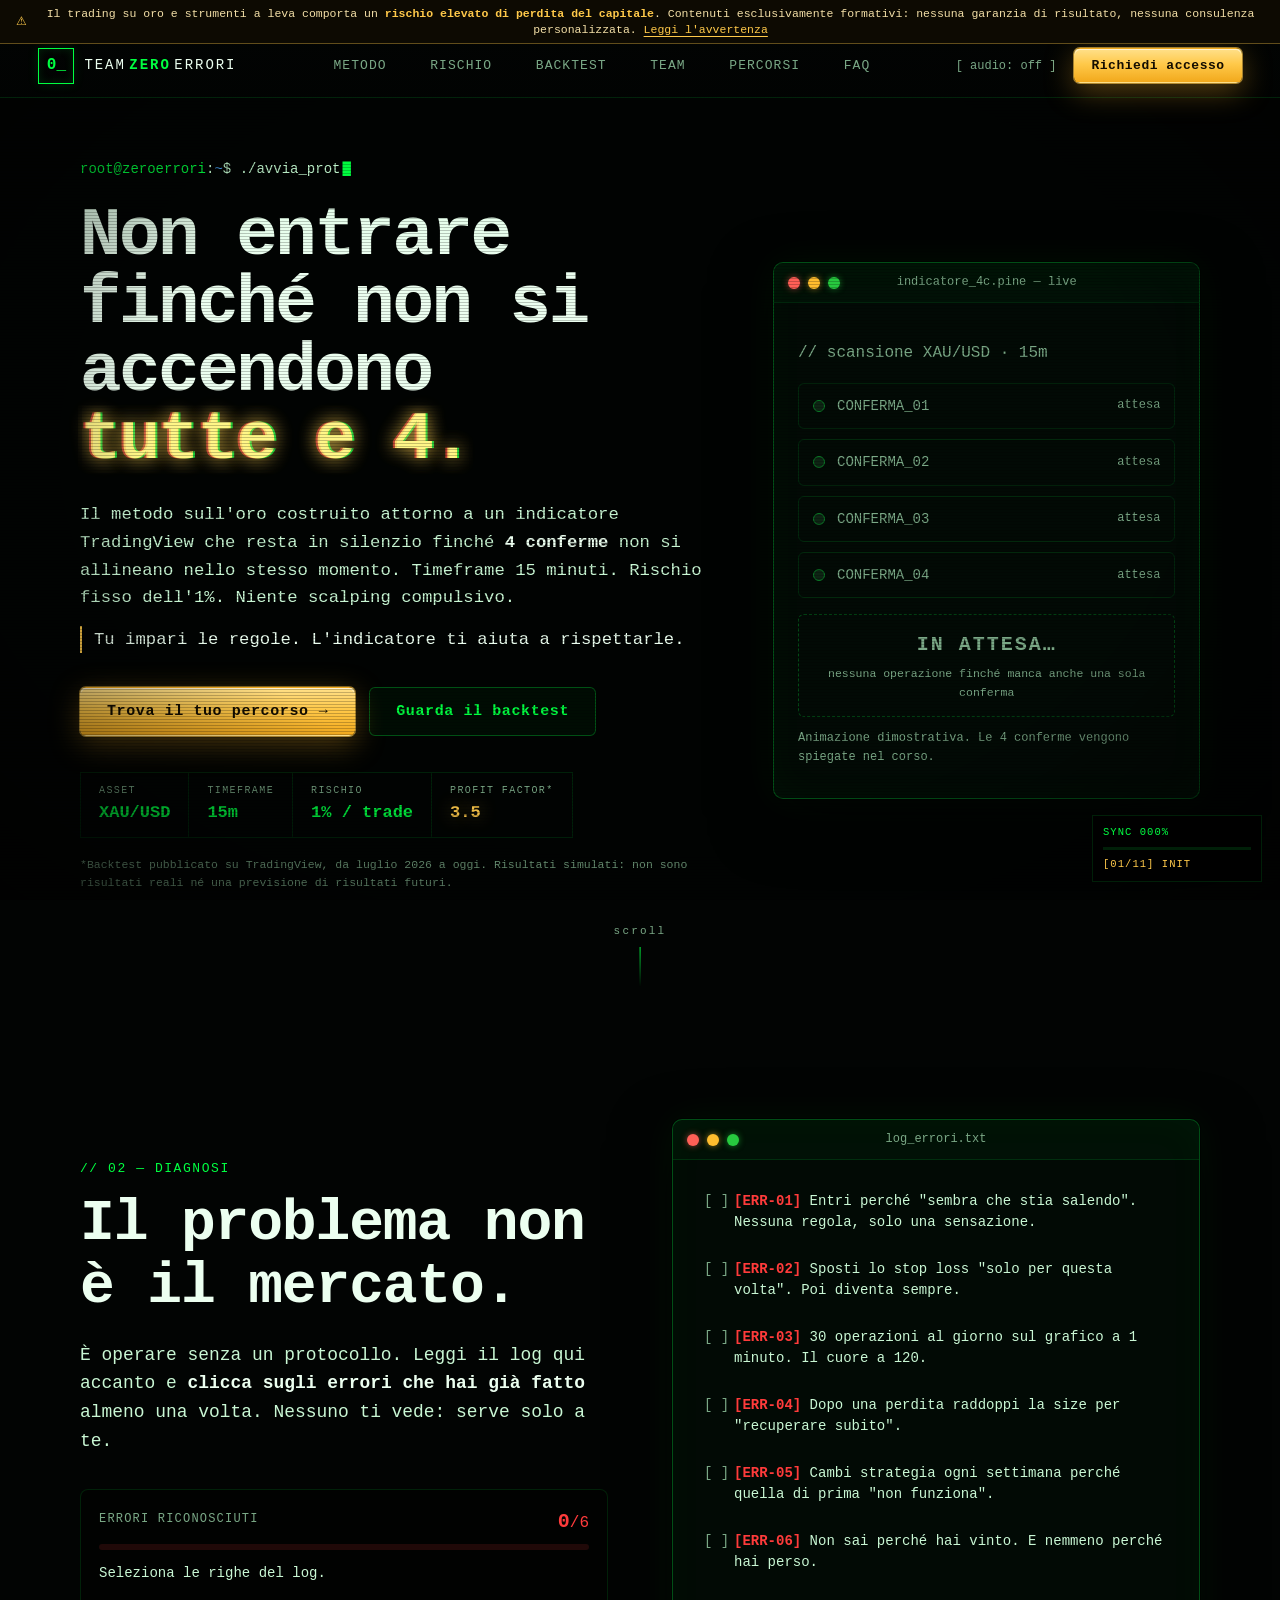
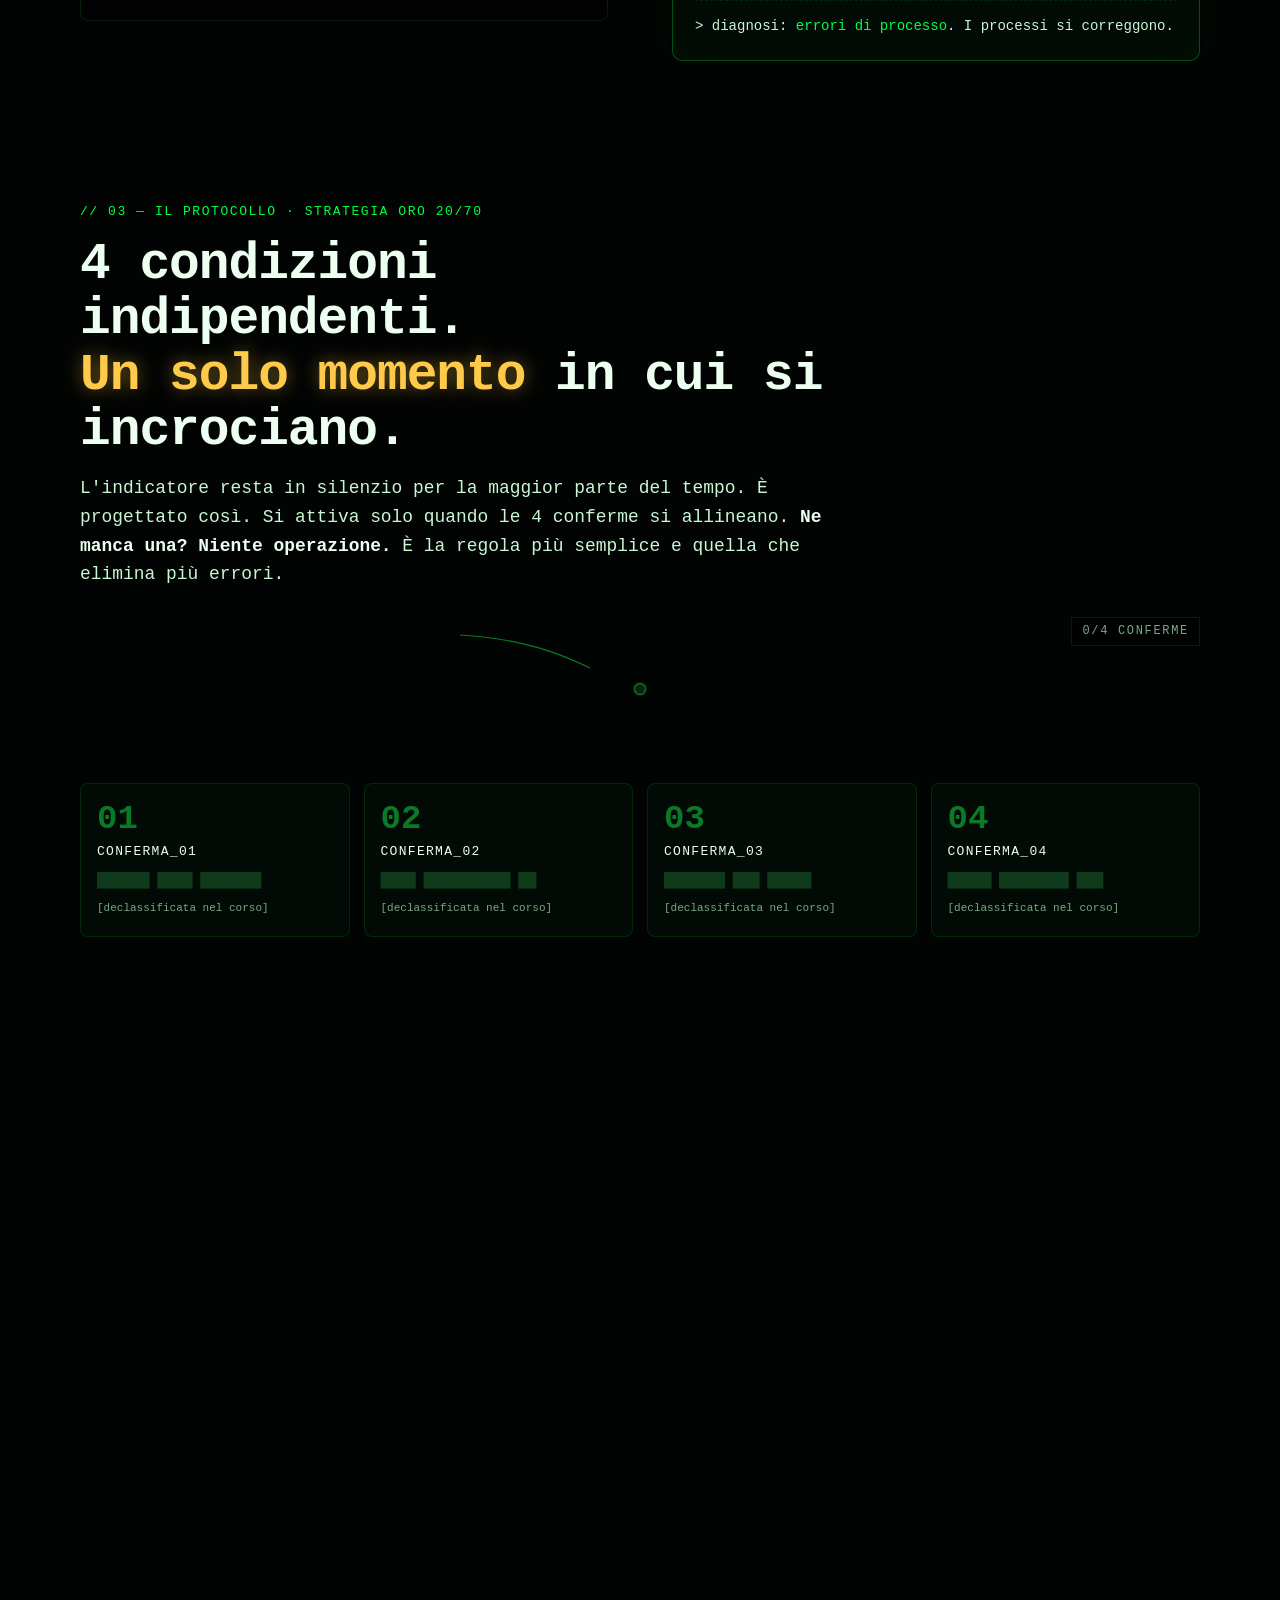
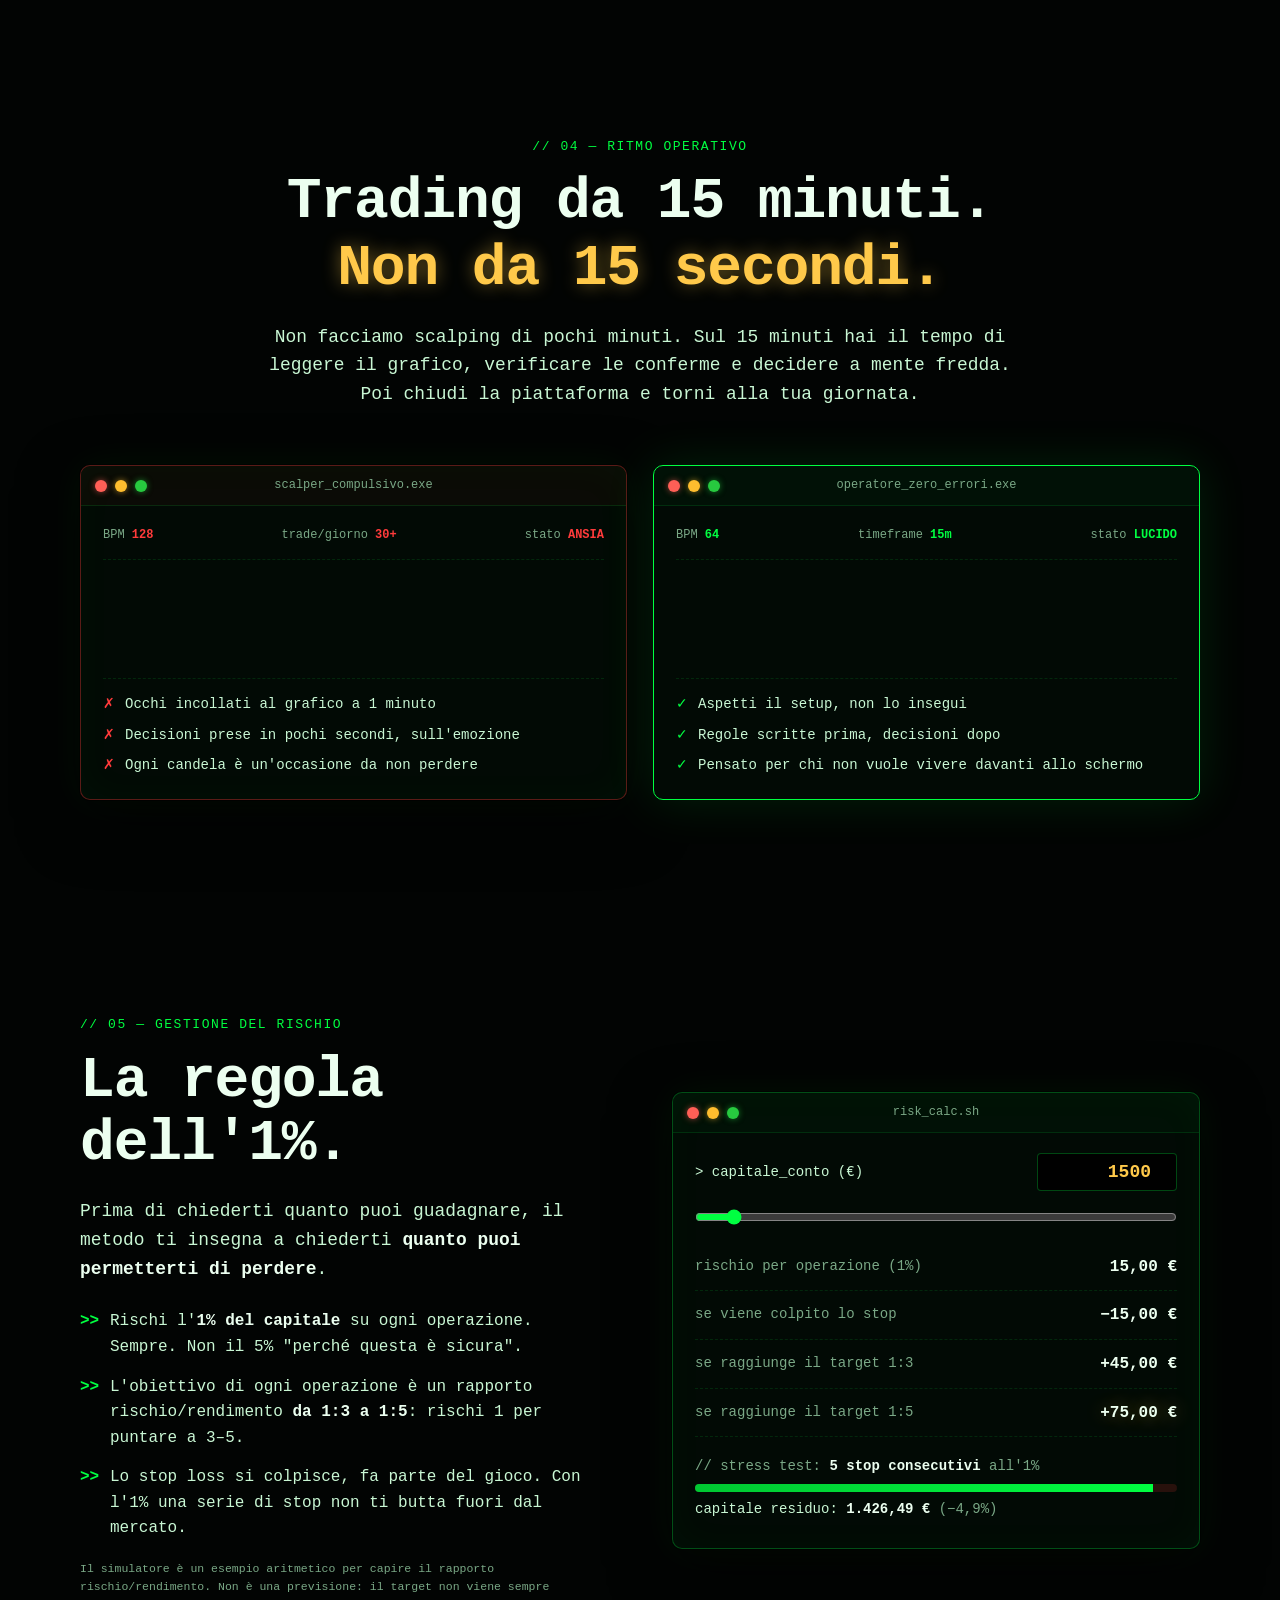
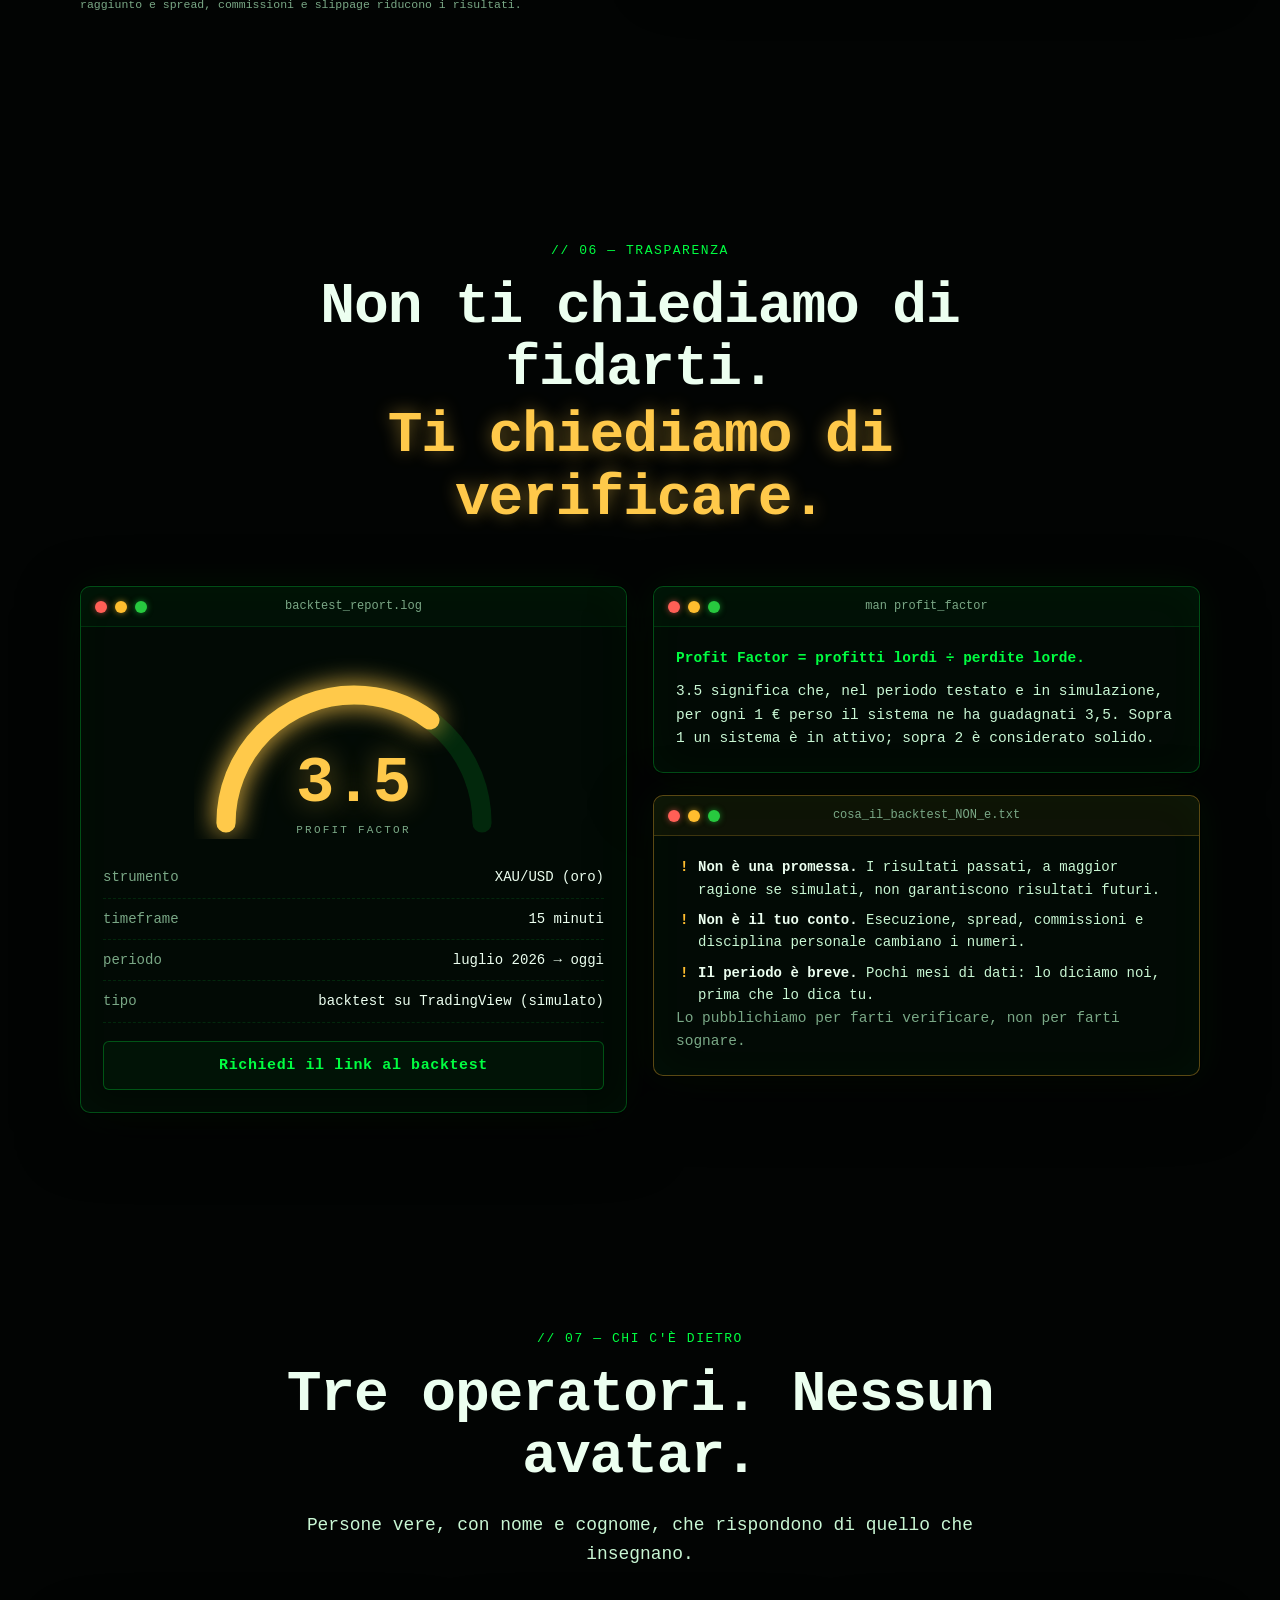
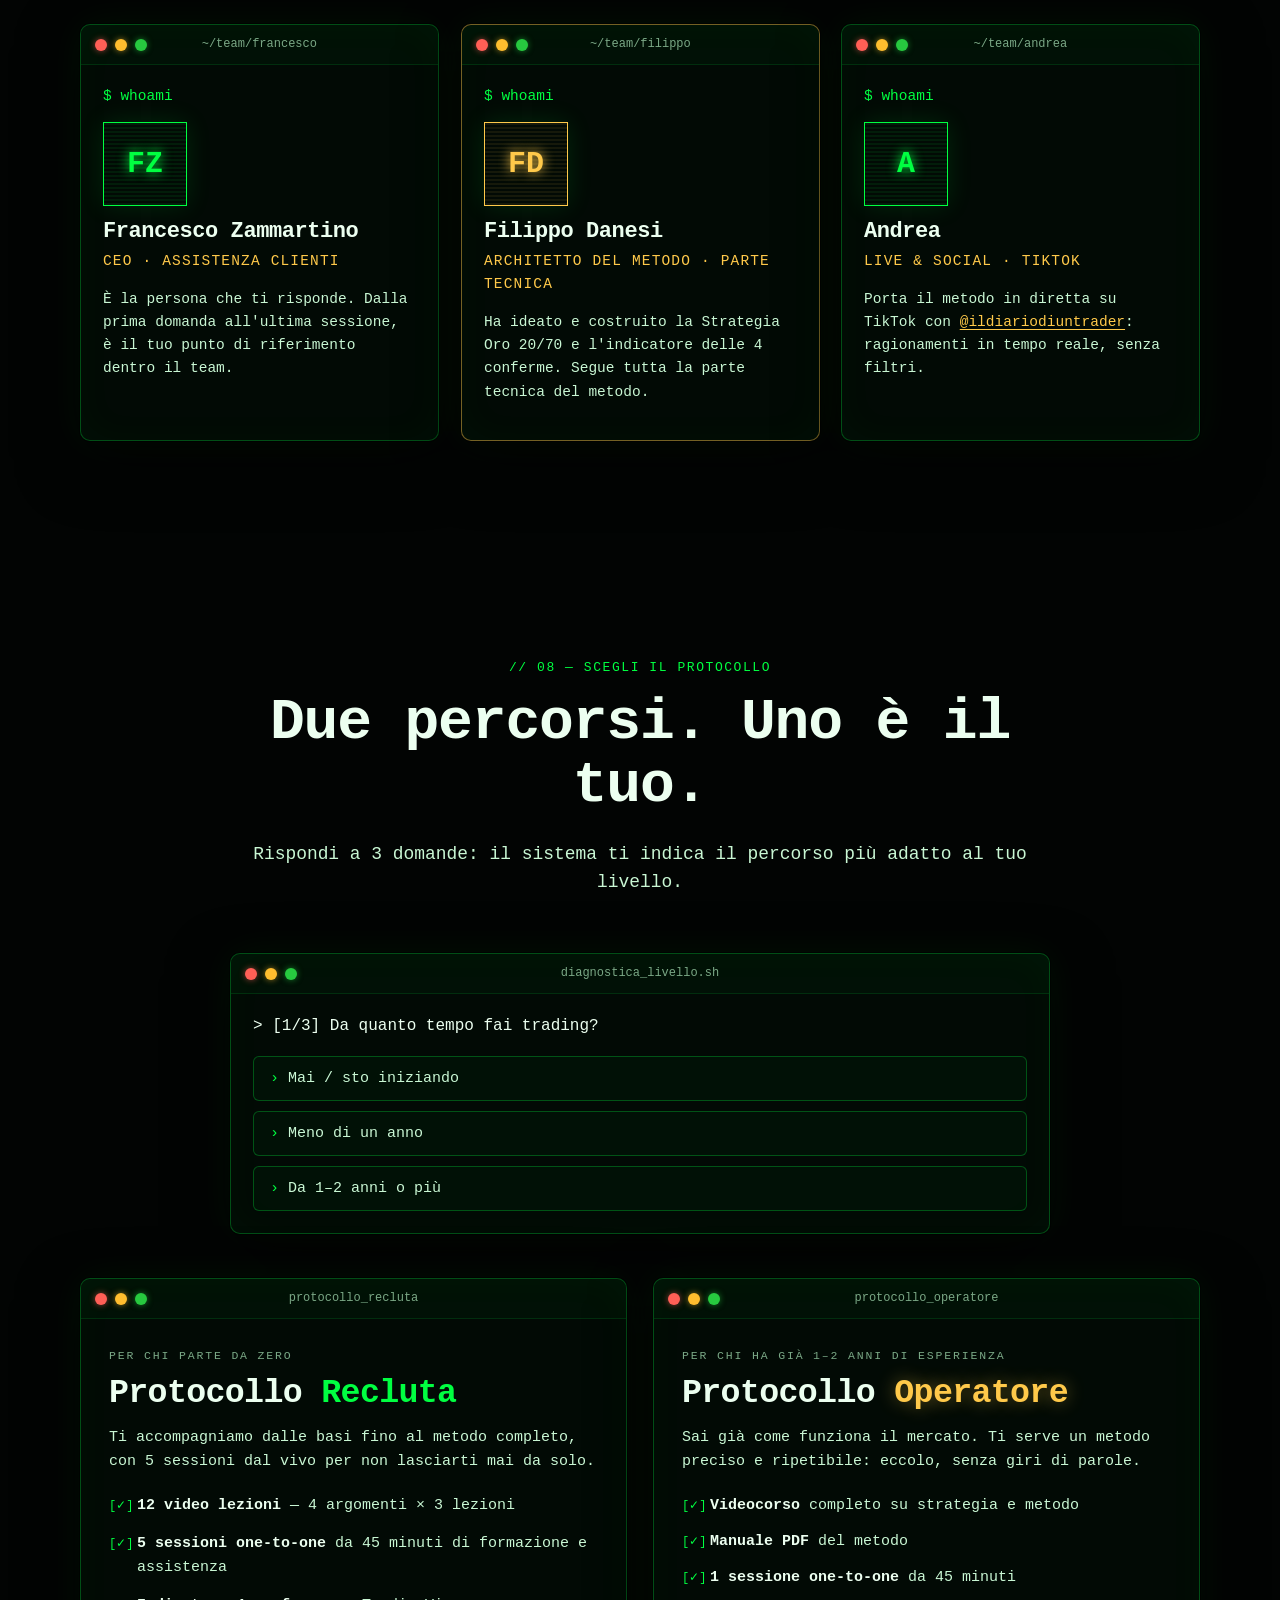
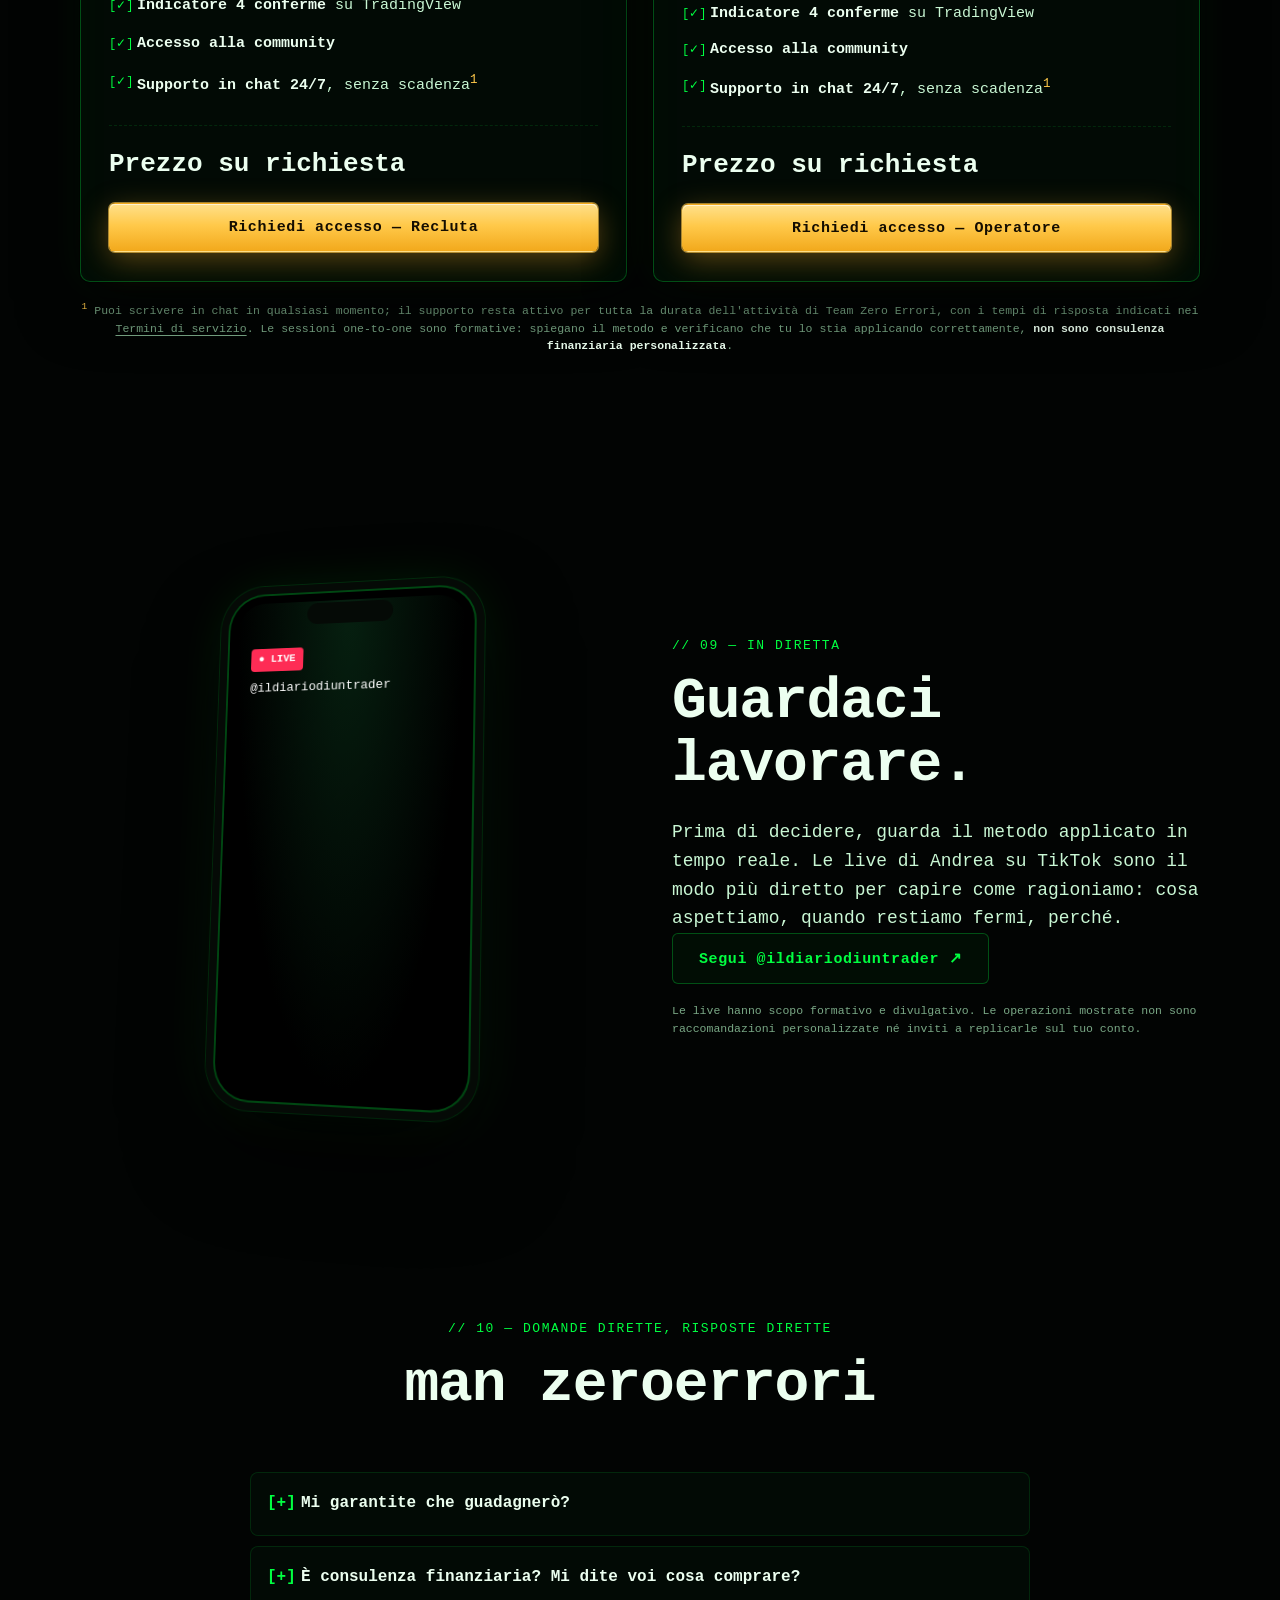
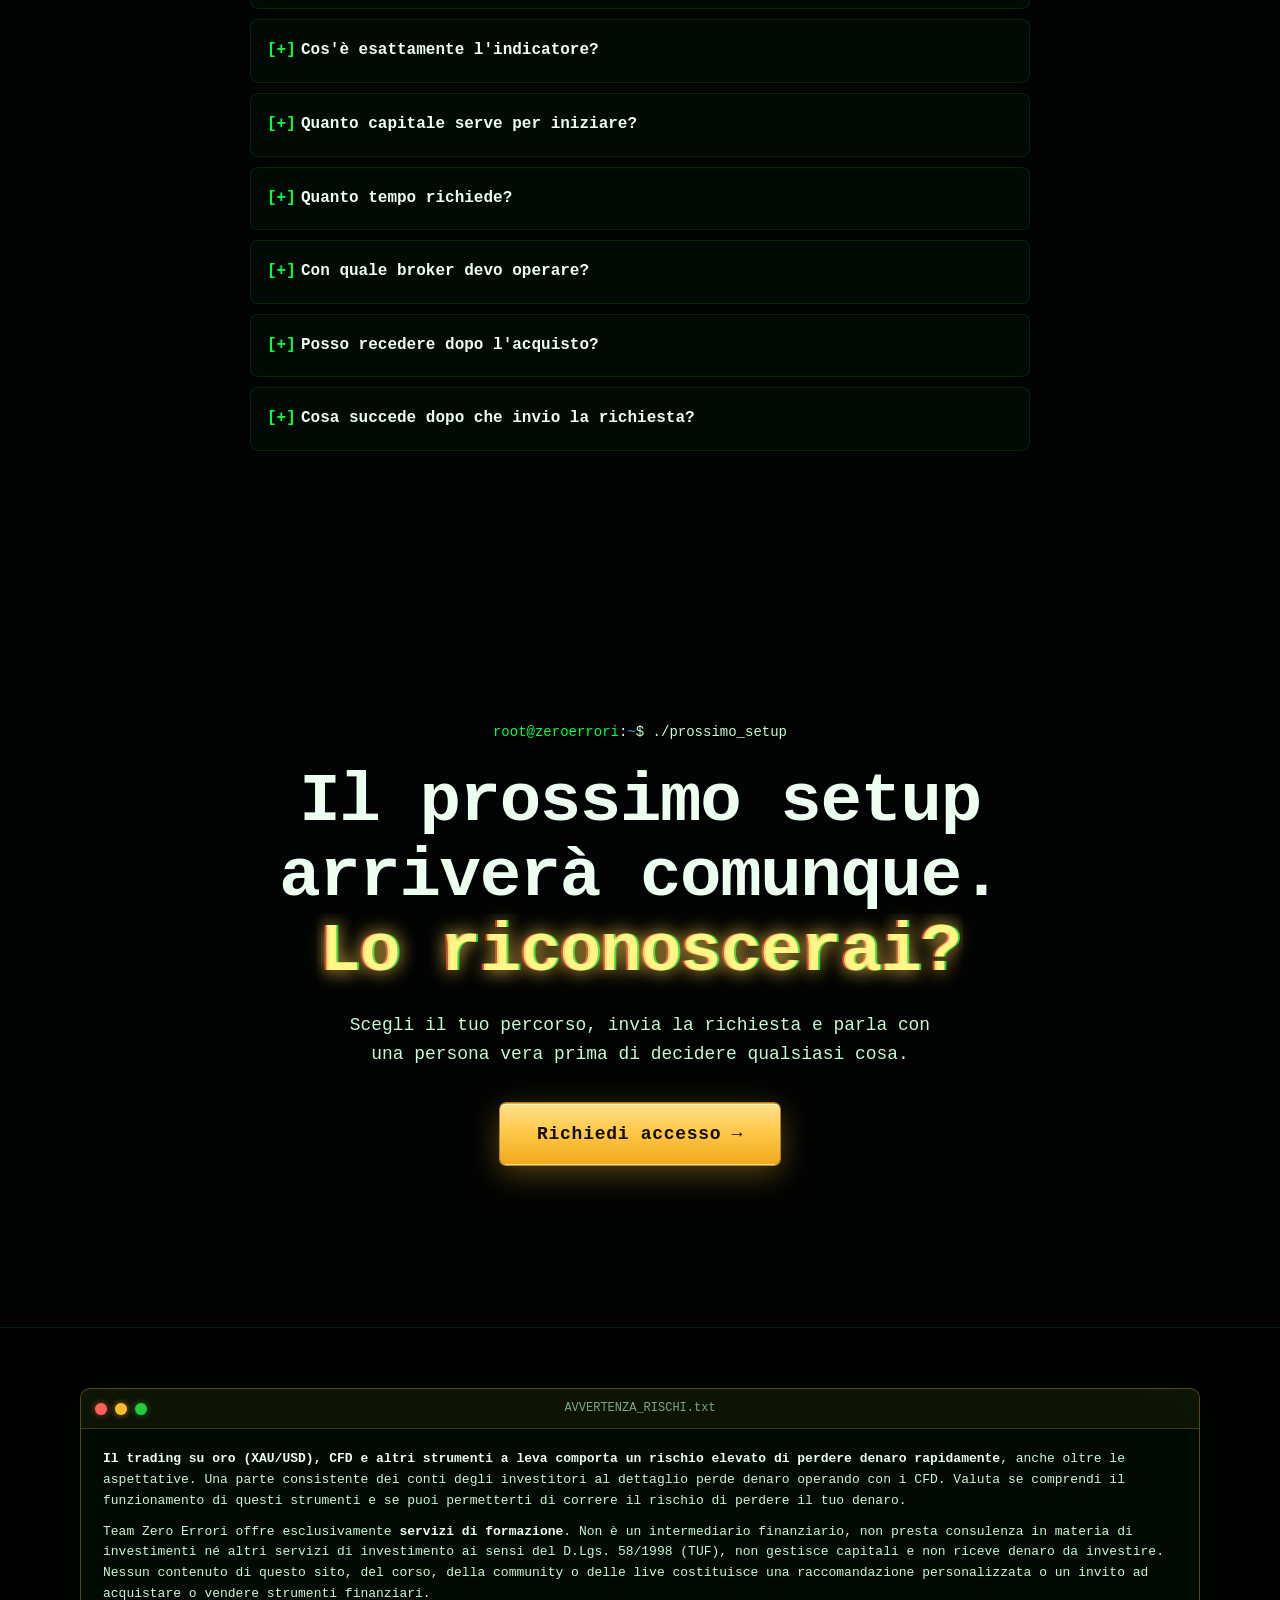
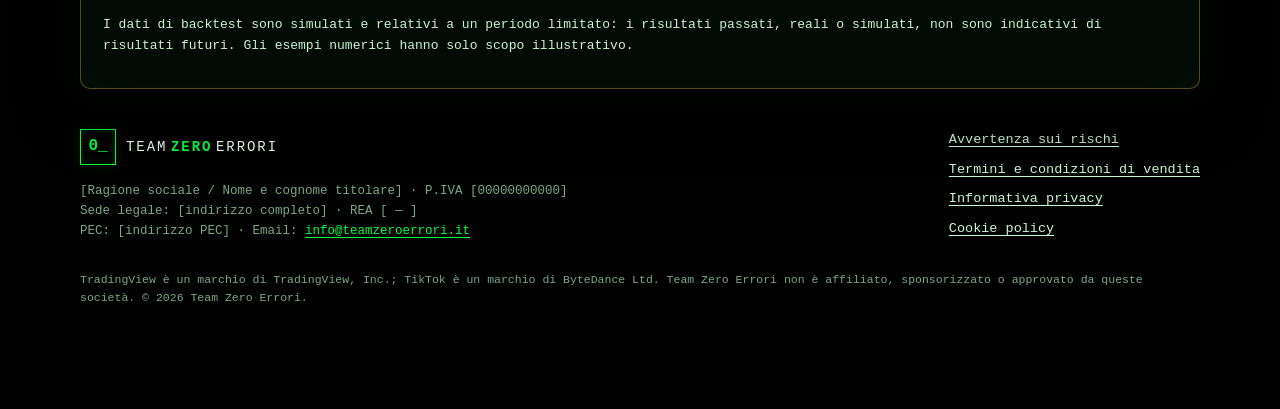
==== index.html @ aad32026 "Sito Team Zero Errori: landing 3D stile terminale, pagine legali e documentazione - Landing page in " ====
<!doctype html>
<html lang="it">
<head>
<meta charset="utf-8">
<meta name="viewport" content="width=device-width, initial-scale=1, viewport-fit=cover">
<title>Team Zero Errori — Il metodo delle 4 conferme sull'oro</title>
<meta name="description" content="Formazione sul trading dell'oro (XAU/USD): un metodo con indicatore TradingView basato su 4 conferme, timeframe 15 minuti e rischio fisso dell'1% per operazione. Contenuti esclusivamente formativi.">
<meta name="theme-color" content="#020403">
<meta property="og:title" content="Team Zero Errori — Il metodo delle 4 conferme">
<meta property="og:description" content="Zero improvvisazione. Un protocollo sull'oro che aspetta 4 conferme prima di farti entrare.">
<meta property="og:type" content="website">
<link rel="icon" href="assets/favicon.svg" type="image/svg+xml">
<link rel="stylesheet" href="assets/css/style.css">
<link rel="modulepreload" href="assets/vendor/three.module.min.js">
</head>
<body class="is-booting">

<a class="skip-link" href="#main">Salta al contenuto</a>

<!-- ============ BOOT SEQUENCE ============ -->
<div id="boot" aria-hidden="true">
  <div class="boot-inner">
    <pre id="boot-log"></pre>
    <div class="boot-bar"><span id="boot-progress"></span></div>
    <p class="boot-skip">[ premi un tasto o tocca per saltare ]</p>
  </div>
</div>

<!-- ============ LAYERS ============ -->
<canvas id="matrix" aria-hidden="true"></canvas>
<canvas id="scene3d" aria-hidden="true"></canvas>
<div class="crt" aria-hidden="true"></div>
<div id="cursor" aria-hidden="true"><span class="cursor-ring"></span><span class="cursor-coords">x:0000 y:0000</span></div>

<!-- ============ RISK BAR (sempre visibile) ============ -->
<div class="riskbar" role="note">
  <span class="riskbar-icon" aria-hidden="true">⚠</span>
  <span class="rb-long">Il trading su oro e strumenti a leva comporta un <strong>rischio elevato di perdita del capitale</strong>. Contenuti esclusivamente formativi: nessuna garanzia di risultato, nessuna consulenza personalizzata. <a href="legal/avvertenza-rischi.html">Leggi l'avvertenza</a></span>
  <span class="rb-short"><strong>Rischio elevato di perdita del capitale.</strong> Solo formazione, nessuna garanzia. <a href="legal/avvertenza-rischi.html">Avvertenza</a></span>
</div>

<!-- ============ NAV ============ -->
<header class="nav" id="nav">
  <a href="#hero" class="logo" aria-label="Team Zero Errori — torna su">
    <span class="logo-mark">0<span class="blink">_</span></span>
    <span class="logo-text">TEAM<b>ZERO</b>ERRORI</span>
  </a>
  <nav aria-label="Navigazione principale">
    <ul class="nav-links">
      <li><a href="#metodo">Metodo</a></li>
      <li><a href="#rischio">Rischio</a></li>
      <li><a href="#backtest">Backtest</a></li>
      <li><a href="#team">Team</a></li>
      <li><a href="#percorsi">Percorsi</a></li>
      <li><a href="#faq">FAQ</a></li>
    </ul>
  </nav>
  <div class="nav-actions">
    <button class="audio-toggle" id="audio-toggle" type="button" aria-pressed="false" title="Effetti sonori">[ audio: off ]</button>
    <a href="#percorsi" class="btn btn-gold btn-sm" data-magnetic>Richiedi accesso</a>
  </div>
</header>

<!-- ============ HUD ============ -->
<div class="hud" aria-hidden="true">
  <div class="hud-sync">SYNC <span id="hud-pct">000</span>%</div>
  <div class="hud-track"><span id="hud-fill"></span></div>
  <div class="hud-section" id="hud-section">[01/10] INIT</div>
</div>

<main id="main">

<!-- ============ 01 HERO ============ -->
<section id="hero" class="section hero" data-hud="INIT">
  <div class="wrap hero-grid">
    <div class="hero-copy">
      <p class="prompt"><span class="g">root@zeroerrori</span>:<span class="b">~</span>$ <span class="typed" data-type="./avvia_protocollo --asset=XAUUSD --tf=15m"></span><span class="caret">█</span></p>

      <h1 class="hero-title">
        <span class="line" data-scramble>Non entrare</span>
        <span class="line" data-scramble>finché non si</span>
        <span class="line">accendono <em class="gold glitch" data-text="tutte e 4.">tutte e 4.</em></span>
      </h1>

      <p class="hero-sub">
        Il metodo sull'oro costruito attorno a un indicatore TradingView che resta in silenzio
        finché <strong>4 conferme</strong> non si allineano nello stesso momento.
        Timeframe 15 minuti. Rischio fisso dell'1%. Niente scalping compulsivo.
        <span class="hl">Tu impari le regole. L'indicatore ti aiuta a rispettarle.</span>
      </p>

      <div class="cta-row">
        <a href="#percorsi" class="btn btn-gold" data-magnetic data-beep>Trova il tuo percorso <span aria-hidden="true">→</span></a>
        <a href="#backtest" class="btn btn-ghost" data-beep>Guarda il backtest</a>
      </div>

      <ul class="hero-stats" aria-label="Parametri del metodo">
        <li><span class="k">ASSET</span><span class="v">XAU/USD</span></li>
        <li><span class="k">TIMEFRAME</span><span class="v">15m</span></li>
        <li><span class="k">RISCHIO</span><span class="v">1% / trade</span></li>
        <li><span class="k">PROFIT FACTOR*</span><span class="v gold">3.5</span></li>
      </ul>
      <p class="fine">*Backtest pubblicato su TradingView, da luglio 2026 a oggi. Risultati simulati: non sono risultati reali né una previsione di risultati futuri.</p>
    </div>

    <div class="hero-side">
      <div class="term term-confirm" data-tilt>
        <div class="term-bar"><i></i><i></i><i></i><span>indicatore_4c.pine — live</span></div>
        <div class="term-body">
          <p class="dim">// scansione XAU/USD · 15m</p>
          <ol class="confirms" id="hero-confirms">
            <li><span class="led"></span>CONFERMA_01 <b>attesa</b></li>
            <li><span class="led"></span>CONFERMA_02 <b>attesa</b></li>
            <li><span class="led"></span>CONFERMA_03 <b>attesa</b></li>
            <li><span class="led"></span>CONFERMA_04 <b>attesa</b></li>
          </ol>
          <div class="signal" id="hero-signal">
            <span class="signal-state">IN ATTESA…</span>
            <span class="signal-note">nessuna operazione finché manca anche una sola conferma</span>
          </div>
          <p class="dim small">Animazione dimostrativa. Le 4 conferme vengono spiegate nel corso.</p>
        </div>
      </div>
    </div>
  </div>
  <a href="#errori" class="scroll-cue" aria-label="Scorri alla sezione successiva"><span>scroll</span><i></i></a>
</section>

<!-- ============ 02 ERRORI ============ -->
<section id="errori" class="section" data-hud="DIAGNOSI">
  <div class="wrap two-col">
    <div class="col-copy" data-reveal>
      <p class="kicker">// 02 — diagnosi</p>
      <h2 data-scramble>Il problema non è il mercato.</h2>
      <p class="lead">È operare senza un protocollo. Leggi il log qui accanto e <strong>clicca sugli errori che hai già fatto</strong> almeno una volta. Nessuno ti vede: serve solo a te.</p>
      <div class="err-meter" aria-live="polite">
        <span class="err-meter-label">Errori riconosciuti</span>
        <span class="err-meter-val"><b id="err-count">0</b>/6</span>
        <div class="err-meter-bar"><span id="err-bar"></span></div>
        <p class="err-meter-msg" id="err-msg">Seleziona le righe del log.</p>
      </div>
    </div>
    <div class="term term-log" data-reveal data-tilt>
      <div class="term-bar"><i></i><i></i><i></i><span>log_errori.txt</span></div>
      <div class="term-body">
        <ul class="errlog" id="errlog">
          <li><button type="button" aria-pressed="false"><span class="tag">[ERR-01]</span> Entri perché "sembra che stia salendo". Nessuna regola, solo una sensazione.</button></li>
          <li><button type="button" aria-pressed="false"><span class="tag">[ERR-02]</span> Sposti lo stop loss "solo per questa volta". Poi diventa sempre.</button></li>
          <li><button type="button" aria-pressed="false"><span class="tag">[ERR-03]</span> 30 operazioni al giorno sul grafico a 1 minuto. Il cuore a 120.</button></li>
          <li><button type="button" aria-pressed="false"><span class="tag">[ERR-04]</span> Dopo una perdita raddoppi la size per "recuperare subito".</button></li>
          <li><button type="button" aria-pressed="false"><span class="tag">[ERR-05]</span> Cambi strategia ogni settimana perché quella di prima "non funziona".</button></li>
          <li><button type="button" aria-pressed="false"><span class="tag">[ERR-06]</span> Non sai perché hai vinto. E nemmeno perché hai perso.</button></li>
        </ul>
        <p class="diag">&gt; diagnosi: <span class="g">errori di processo</span>. I processi si correggono.</p>
      </div>
    </div>
  </div>
</section>

<!-- ============ 03 METODO (sticky scroll) ============ -->
<section id="metodo" class="section metodo" data-hud="PROTOCOLLO">
  <div class="metodo-sticky">
    <div class="wrap">
      <div class="metodo-head">
        <p class="kicker">// 03 — il protocollo · strategia oro 20/70</p>
        <h2>4 condizioni indipendenti.<br><span class="gold">Un solo momento</span> in cui si incrociano.</h2>
        <p class="lead">L'indicatore resta in silenzio per la maggior parte del tempo. È progettato così. Si attiva solo quando le 4 conferme si allineano. <strong>Ne manca una? Niente operazione.</strong> È la regola più semplice e quella che elimina più errori.</p>
      </div>

      <div class="cross-wrap">
        <svg class="cross" viewBox="0 0 600 240" aria-hidden="true">
          <defs>
            <filter id="glow"><feGaussianBlur stdDeviation="3" result="b"/><feMerge><feMergeNode in="b"/><feMergeNode in="SourceGraphic"/></feMerge></filter>
          </defs>
          <path class="cl cl1" d="M0,30 C180,40 240,110 300,120 S470,200 600,210"/>
          <path class="cl cl2" d="M0,210 C160,190 250,130 300,120 S440,40 600,30"/>
          <path class="cl cl3" d="M0,120 C120,60 220,170 300,120 S480,80 600,140"/>
          <path class="cl cl4" d="M0,80 C150,160 240,100 300,120 S500,170 600,90"/>
          <circle class="cross-pt" cx="300" cy="120" r="9" filter="url(#glow)"/>
        </svg>
        <div class="cross-label" id="cross-label">0/4 CONFERME</div>
      </div>

      <ol class="conf-grid" id="conf-grid">
        <li class="conf">
          <span class="conf-n">01</span>
          <span class="conf-t">CONFERMA_01</span>
          <span class="redact">██████ ████ ███████</span>
          <span class="conf-s">[declassificata nel corso]</span>
        </li>
        <li class="conf">
          <span class="conf-n">02</span>
          <span class="conf-t">CONFERMA_02</span>
          <span class="redact">████ ██████████ ██</span>
          <span class="conf-s">[declassificata nel corso]</span>
        </li>
        <li class="conf">
          <span class="conf-n">03</span>
          <span class="conf-t">CONFERMA_03</span>
          <span class="redact">███████ ███ █████</span>
          <span class="conf-s">[declassificata nel corso]</span>
        </li>
        <li class="conf">
          <span class="conf-n">04</span>
          <span class="conf-t">CONFERMA_04</span>
          <span class="redact">█████ ████████ ███</span>
          <span class="conf-s">[declassificata nel corso]</span>
        </li>
      </ol>
    </div>
  </div>
</section>

<!-- ============ 04 CALMA ============ -->
<section id="calma" class="section" data-hud="RITMO">
  <div class="wrap">
    <div class="center-head" data-reveal>
      <p class="kicker">// 04 — ritmo operativo</p>
      <h2 data-scramble>Trading da 15 minuti.</h2>
      <h2 class="gold">Non da 15 secondi.</h2>
      <p class="lead">Non facciamo scalping di pochi minuti. Sul 15 minuti hai il tempo di leggere il grafico, verificare le conferme e decidere a mente fredda. Poi chiudi la piattaforma e torni alla tua giornata.</p>
    </div>
    <div class="ecg-grid">
      <div class="term ecg ecg-bad" data-reveal>
        <div class="term-bar"><i></i><i></i><i></i><span>scalper_compulsivo.exe</span></div>
        <div class="term-body">
          <div class="ecg-top"><span>BPM <b class="red">128</b></span><span>trade/giorno <b class="red">30+</b></span><span>stato <b class="red">ANSIA</b></span></div>
          <canvas class="ecg-canvas" data-ecg="bad" height="120"></canvas>
          <ul class="mini-list red-list">
            <li>Occhi incollati al grafico a 1 minuto</li>
            <li>Decisioni prese in pochi secondi, sull'emozione</li>
            <li>Ogni candela è un'occasione da non perdere</li>
          </ul>
        </div>
      </div>
      <div class="term ecg ecg-good" data-reveal>
        <div class="term-bar"><i></i><i></i><i></i><span>operatore_zero_errori.exe</span></div>
        <div class="term-body">
          <div class="ecg-top"><span>BPM <b class="g">64</b></span><span>timeframe <b class="g">15m</b></span><span>stato <b class="g">LUCIDO</b></span></div>
          <canvas class="ecg-canvas" data-ecg="good" height="120"></canvas>
          <ul class="mini-list">
            <li>Aspetti il setup, non lo insegui</li>
            <li>Regole scritte prima, decisioni dopo</li>
            <li>Pensato per chi non vuole vivere davanti allo schermo</li>
          </ul>
        </div>
      </div>
    </div>
  </div>
</section>

<!-- ============ 05 RISCHIO ============ -->
<section id="rischio" class="section" data-hud="RISCHIO">
  <div class="wrap two-col">
    <div class="col-copy" data-reveal>
      <p class="kicker">// 05 — gestione del rischio</p>
      <h2 data-scramble>La regola dell'1%.</h2>
      <p class="lead">Prima di chiederti quanto puoi guadagnare, il metodo ti insegna a chiederti <strong>quanto puoi permetterti di perdere</strong>.</p>
      <ul class="check-list">
        <li>Rischi l'<b>1% del capitale</b> su ogni operazione. Sempre. Non il 5% "perché questa è sicura".</li>
        <li>L'obiettivo di ogni operazione è un rapporto rischio/rendimento <b>da 1:3 a 1:5</b>: rischi 1 per puntare a 3–5.</li>
        <li>Lo stop loss si colpisce, fa parte del gioco. Con l'1% una serie di stop non ti butta fuori dal mercato.</li>
      </ul>
      <p class="fine">Il simulatore è un esempio aritmetico per capire il rapporto rischio/rendimento. Non è una previsione: il target non viene sempre raggiunto e spread, commissioni e slippage riducono i risultati.</p>
    </div>

    <div class="term term-calc" data-reveal data-tilt>
      <div class="term-bar"><i></i><i></i><i></i><span>risk_calc.sh</span></div>
      <div class="term-body">
        <label class="calc-row" for="cap-input">
          <span>&gt; capitale_conto (€)</span>
          <input id="cap-input" type="number" inputmode="decimal" min="100" step="100" value="1500">
        </label>
        <input id="cap-range" type="range" min="200" max="20000" step="100" value="1500" aria-label="Capitale del conto">
        <div class="calc-out">
          <div><span class="k">rischio per operazione (1%)</span><span class="v" id="o-risk">15,00 €</span></div>
          <div><span class="k">se viene colpito lo stop</span><span class="v red" id="o-loss">−15,00 €</span></div>
          <div><span class="k">se raggiunge il target 1:3</span><span class="v g" id="o-t3">+45,00 €</span></div>
          <div><span class="k">se raggiunge il target 1:5</span><span class="v gold" id="o-t5">+75,00 €</span></div>
        </div>
        <div class="calc-stress">
          <p class="dim">// stress test: <b>5 stop consecutivi</b> all'1%</p>
          <div class="stress-bar"><span id="o-stress-bar"></span></div>
          <p>capitale residuo: <b id="o-stress">1.426,49 €</b> <span class="dim">(−4,9%)</span></p>
        </div>
      </div>
    </div>
  </div>
</section>

<!-- ============ 06 BACKTEST ============ -->
<section id="backtest" class="section" data-hud="BACKTEST">
  <div class="wrap">
    <div class="center-head" data-reveal>
      <p class="kicker">// 06 — trasparenza</p>
      <h2 data-scramble>Non ti chiediamo di fidarti.</h2>
      <h2 class="gold">Ti chiediamo di verificare.</h2>
    </div>
    <div class="bt-grid">
      <div class="term term-bt" data-reveal data-tilt>
        <div class="term-bar"><i></i><i></i><i></i><span>backtest_report.log</span></div>
        <div class="term-body">
          <div class="gauge" aria-label="Profit Factor 3.5 nel backtest">
            <svg viewBox="0 0 200 120" aria-hidden="true">
              <path class="gauge-bg" d="M20,110 A80,80 0 0 1 180,110"/>
              <path class="gauge-fg" id="gauge-fg" d="M20,110 A80,80 0 0 1 180,110"/>
            </svg>
            <div class="gauge-val"><span data-count="3.5" data-decimals="1">0.0</span><small>PROFIT FACTOR</small></div>
          </div>
          <dl class="bt-specs">
            <div><dt>strumento</dt><dd>XAU/USD (oro)</dd></div>
            <div><dt>timeframe</dt><dd>15 minuti</dd></div>
            <div><dt>periodo</dt><dd>luglio 2026 → oggi</dd></div>
            <div><dt>tipo</dt><dd>backtest su TradingView (simulato)</dd></div>
          </dl>
          <a class="btn btn-ghost btn-block" id="tv-link" href="#" target="_blank" rel="noopener" data-beep>Apri il backtest su TradingView ↗</a>
        </div>
      </div>
      <div class="bt-explain" data-reveal>
        <div class="term term-small">
          <div class="term-bar"><i></i><i></i><i></i><span>man profit_factor</span></div>
          <div class="term-body">
            <p><b class="g">Profit Factor = profitti lordi ÷ perdite lorde.</b></p>
            <p>3.5 significa che, nel periodo testato e in simulazione, per ogni 1 € perso il sistema ne ha guadagnati 3,5. Sopra 1 un sistema è in attivo; sopra 2 è considerato solido.</p>
          </div>
        </div>
        <div class="term term-small term-warn">
          <div class="term-bar"><i></i><i></i><i></i><span>cosa_il_backtest_NON_e.txt</span></div>
          <div class="term-body">
            <ul class="mini-list warn-list">
              <li><b>Non è una promessa.</b> I risultati passati, a maggior ragione se simulati, non garantiscono risultati futuri.</li>
              <li><b>Non è il tuo conto.</b> Esecuzione, spread, commissioni e disciplina personale cambiano i numeri.</li>
              <li><b>Il periodo è breve.</b> Pochi mesi di dati: lo diciamo noi, prima che lo dica tu.</li>
            </ul>
            <p class="dim">Lo pubblichiamo per farti verificare, non per farti sognare.</p>
          </div>
        </div>
      </div>
    </div>
  </div>
</section>

<!-- ============ 07 TEAM ============ -->
<section id="team" class="section" data-hud="OPERATORI">
  <div class="wrap">
    <div class="center-head" data-reveal>
      <p class="kicker">// 07 — chi c'è dietro</p>
      <h2 data-scramble>Tre operatori. Nessun avatar.</h2>
      <p class="lead">Persone vere, con nome e cognome, che rispondono di quello che insegnano.</p>
    </div>
    <div class="team-grid">
      <article class="term team-card" data-reveal data-tilt>
        <div class="term-bar"><i></i><i></i><i></i><span>~/team/francesco</span></div>
        <div class="term-body">
          <p class="prompt-sm">$ whoami</p>
          <div class="avatar" aria-hidden="true">FZ</div>
          <h3>Francesco Zammartino</h3>
          <p class="role">CEO · Assistenza clienti</p>
          <p>È la persona che ti risponde. Dalla prima domanda all'ultima sessione, è il tuo punto di riferimento dentro il team.</p>
        </div>
      </article>
      <article class="term team-card team-card-main" data-reveal data-tilt>
        <div class="term-bar"><i></i><i></i><i></i><span>~/team/filippo</span></div>
        <div class="term-body">
          <p class="prompt-sm">$ whoami</p>
          <div class="avatar gold-av" aria-hidden="true">FD</div>
          <h3>Filippo Danesi</h3>
          <p class="role">Architetto del metodo · Parte tecnica</p>
          <p>Ha ideato e costruito la Strategia Oro 20/70 e l'indicatore delle 4 conferme. Segue tutta la parte tecnica del metodo.</p>
        </div>
      </article>
      <article class="term team-card" data-reveal data-tilt>
        <div class="term-bar"><i></i><i></i><i></i><span>~/team/andrea</span></div>
        <div class="term-body">
          <p class="prompt-sm">$ whoami</p>
          <div class="avatar" aria-hidden="true">A</div>
          <h3>Andrea</h3>
          <p class="role">Live &amp; social · TikTok</p>
          <p>Porta il metodo in diretta su TikTok con <a href="https://www.tiktok.com/@ildiariodiuntrader" target="_blank" rel="noopener" class="tt-link">@ildiariodiuntrader</a>: ragionamenti in tempo reale, senza filtri.</p>
        </div>
      </article>
    </div>
  </div>
</section>

<!-- ============ 08 PERCORSI ============ -->
<section id="percorsi" class="section" data-hud="PERCORSI">
  <div class="wrap">
    <div class="center-head" data-reveal>
      <p class="kicker">// 08 — scegli il protocollo</p>
      <h2 data-scramble>Due percorsi. Uno è il tuo.</h2>
      <p class="lead">Rispondi a 3 domande: il sistema ti indica il percorso più adatto al tuo livello.</p>
    </div>

    <div class="term quiz" id="quiz" data-reveal>
      <div class="term-bar"><i></i><i></i><i></i><span>diagnostica_livello.sh</span></div>
      <div class="term-body">
        <div class="quiz-step is-active" data-step="0">
          <p class="q">&gt; [1/3] Da quanto tempo fai trading?</p>
          <div class="q-opts">
            <button type="button" data-v="0">Mai / sto iniziando</button>
            <button type="button" data-v="1">Meno di un anno</button>
            <button type="button" data-v="2">Da 1–2 anni o più</button>
          </div>
        </div>
        <div class="quiz-step" data-step="1">
          <p class="q">&gt; [2/3] Sai impostare da solo stop loss, take profit e size di una posizione?</p>
          <div class="q-opts">
            <button type="button" data-v="0">No</button>
            <button type="button" data-v="1">Più o meno</button>
            <button type="button" data-v="2">Sì, senza problemi</button>
          </div>
        </div>
        <div class="quiz-step" data-step="2">
          <p class="q">&gt; [3/3] Cosa ti serve di più adesso?</p>
          <div class="q-opts">
            <button type="button" data-v="0">Basi solide, passo dopo passo, con qualcuno che mi segue</button>
            <button type="button" data-v="2">Un metodo preciso da applicare a quello che già so</button>
          </div>
        </div>
        <div class="quiz-step" data-step="3">
          <p class="q">&gt; analisi completata.</p>
          <p class="quiz-result" id="quiz-result"></p>
          <button type="button" class="link-btn" id="quiz-reset">↺ ripeti la diagnostica</button>
        </div>
      </div>
    </div>

    <div class="plans">
      <article class="term plan" id="plan-recluta" data-reveal data-tilt>
        <div class="term-bar"><i></i><i></i><i></i><span>protocollo_recluta</span></div>
        <div class="term-body">
          <p class="plan-for">PER CHI PARTE DA ZERO</p>
          <h3>Protocollo <span class="g">Recluta</span></h3>
          <p class="plan-pitch">Ti accompagniamo dalle basi fino al metodo completo, con 5 sessioni dal vivo per non lasciarti mai da solo.</p>
          <ul class="plan-list">
            <li><b>12 video lezioni</b> — 4 argomenti × 3 lezioni</li>
            <li><b>5 sessioni one-to-one</b> da 45 minuti di formazione e assistenza</li>
            <li><b>Indicatore 4 conferme</b> su TradingView</li>
            <li><b>Accesso alla community</b></li>
            <li><b>Supporto in chat 24/7</b>, senza scadenza<sup>1</sup></li>
          </ul>
          <div class="plan-price"><span class="price" data-price="recluta">Prezzo su richiesta</span></div>
          <button type="button" class="btn btn-gold btn-block" data-open-form="recluta" data-magnetic data-beep>Richiedi accesso — Recluta</button>
        </div>
      </article>

      <article class="term plan" id="plan-operatore" data-reveal data-tilt>
        <div class="term-bar"><i></i><i></i><i></i><span>protocollo_operatore</span></div>
        <div class="term-body">
          <p class="plan-for">PER CHI HA GIÀ 1–2 ANNI DI ESPERIENZA</p>
          <h3>Protocollo <span class="gold">Operatore</span></h3>
          <p class="plan-pitch">Sai già come funziona il mercato. Ti serve un metodo preciso e ripetibile: eccolo, senza giri di parole.</p>
          <ul class="plan-list">
            <li><b>Videocorso</b> completo su strategia e metodo</li>
            <li><b>Manuale PDF</b> del metodo</li>
            <li><b>1 sessione one-to-one</b> da 45 minuti</li>
            <li><b>Indicatore 4 conferme</b> su TradingView</li>
            <li><b>Accesso alla community</b></li>
            <li><b>Supporto in chat 24/7</b>, senza scadenza<sup>1</sup></li>
          </ul>
          <div class="plan-price"><span class="price" data-price="operatore">Prezzo su richiesta</span></div>
          <button type="button" class="btn btn-gold btn-block" data-open-form="operatore" data-magnetic data-beep>Richiedi accesso — Operatore</button>
        </div>
      </article>
    </div>
    <p class="fine center">
      <sup>1</sup> Puoi scrivere in chat in qualsiasi momento; il supporto resta attivo per tutta la durata dell'attività di Team Zero Errori, con i tempi di risposta indicati nei <a href="legal/termini.html">Termini di servizio</a>.
      Le sessioni one-to-one sono formative: spiegano il metodo e verificano che tu lo stia applicando correttamente, <b>non sono consulenza finanziaria personalizzata</b>.
    </p>
  </div>
</section>

<!-- ============ 09 LIVE ============ -->
<section id="live" class="section" data-hud="LIVE">
  <div class="wrap two-col">
    <div class="phone-wrap" data-reveal>
      <div class="phone" data-tilt>
        <div class="phone-notch"></div>
        <div class="phone-screen">
          <span class="live-badge">● LIVE</span>
          <p class="phone-handle">@ildiariodiuntrader</p>
          <pre class="phone-feed" id="phone-feed" aria-hidden="true"></pre>
        </div>
      </div>
    </div>
    <div class="col-copy" data-reveal>
      <p class="kicker">// 09 — in diretta</p>
      <h2 data-scramble>Guardaci lavorare.</h2>
      <p class="lead">Prima di decidere, guarda il metodo applicato in tempo reale. Le live di Andrea su TikTok sono il modo più diretto per capire come ragioniamo: cosa aspettiamo, quando restiamo fermi, perché.</p>
      <a href="https://www.tiktok.com/@ildiariodiuntrader" target="_blank" rel="noopener" class="btn btn-ghost" data-beep>Segui @ildiariodiuntrader ↗</a>
      <p class="fine">Le live hanno scopo formativo e divulgativo. Le operazioni mostrate non sono raccomandazioni personalizzate né inviti a replicarle sul tuo conto.</p>
    </div>
  </div>
</section>

<!-- ============ 10 FAQ ============ -->
<section id="faq" class="section" data-hud="FAQ">
  <div class="wrap narrow">
    <div class="center-head" data-reveal>
      <p class="kicker">// 10 — domande dirette, risposte dirette</p>
      <h2 data-scramble>man zeroerrori</h2>
    </div>
    <div class="faq" data-reveal>
      <details>
        <summary>Mi garantite che guadagnerò?</summary>
        <div><p>No. E diffida di chiunque te lo garantisca. Il trading comporta un rischio reale di perdere denaro. Quello che ti diamo è un metodo con regole chiare, uno strumento che ti aiuta a rispettarle e persone che ti seguono mentre impari. Il risultato dipende dal mercato e da come applichi il metodo.</p></div>
      </details>
      <details>
        <summary>È consulenza finanziaria? Mi dite voi cosa comprare?</summary>
        <div><p>No. Team Zero Errori fa <b>formazione</b>. Non siamo un intermediario o un consulente finanziario autorizzato, non gestiamo il tuo denaro e non ti diciamo cosa fare sul tuo conto. Nelle sessioni one-to-one ti spieghiamo il metodo e verifichiamo che tu lo abbia capito; le decisioni operative restano solo tue.</p></div>
      </details>
      <details>
        <summary>Cos'è esattamente l'indicatore?</summary>
        <div><p>È uno script per TradingView che evidenzia quando 4 condizioni del metodo si verificano insieme. Non opera al posto tuo e non è un "robot". Nel corso impari cosa sono le 4 conferme, perché funzionano insieme e come leggerle anche senza l'indicatore. Serve un account TradingView: ti guidiamo noi nell'attivazione.</p></div>
      </details>
      <details>
        <summary>Quanto capitale serve per iniziare?</summary>
        <div><p>Il metodo ragiona in percentuale (1% di rischio per operazione), quindi si applica a conti di dimensioni diverse. Il nostro consiglio è di fare pratica prima su un conto demo e di usare solo denaro che puoi permetterti di perdere.</p></div>
      </details>
      <details>
        <summary>Quanto tempo richiede?</summary>
        <div><p>Lavoriamo sul timeframe a 15 minuti, non sullo scalping di pochi minuti. Non serve stare davanti allo schermo tutto il giorno: il metodo ti insegna ad aspettare il setup, non a inseguirlo.</p></div>
      </details>
      <details>
        <summary>Con quale broker devo operare?</summary>
        <div><p>Non ti indichiamo un broker. Nel corso ti spieghiamo come valutarne uno. Prima di aprire un conto verifica sempre che sia autorizzato, consultando gli elenchi sul sito della <a href="https://www.consob.it" target="_blank" rel="noopener">CONSOB</a>.</p></div>
      </details>
      <details>
        <summary>Posso recedere dopo l'acquisto?</summary>
        <div><p>Hai 14 giorni per recedere, salvo che tu chieda espressamente di accedere subito ai contenuti digitali accettando di perdere il diritto di recesso. Le condizioni complete sono nei <a href="legal/termini.html">Termini di servizio</a>.</p></div>
      </details>
      <details>
        <summary>Cosa succede dopo che invio la richiesta?</summary>
        <div><p>Ti contatta Francesco per capire il tuo livello e confermarti il percorso più adatto. Solo dopo, se vuoi procedere, ricevi le condizioni di acquisto e l'accesso ai contenuti.</p></div>
      </details>
    </div>
  </div>
</section>

<!-- ============ FINAL CTA ============ -->
<section id="accesso" class="section final" data-hud="ACCESSO">
  <div class="wrap narrow center" data-reveal>
    <p class="prompt"><span class="g">root@zeroerrori</span>:<span class="b">~</span>$ ./prossimo_setup</p>
    <h2 class="final-title">Il prossimo setup arriverà comunque.<br><span class="gold glitch" data-text="Lo riconoscerai?">Lo riconoscerai?</span></h2>
    <p class="lead">Scegli il tuo percorso, invia la richiesta e parla con una persona vera prima di decidere qualsiasi cosa.</p>
    <div class="cta-row center">
      <button type="button" class="btn btn-gold btn-lg" data-open-form="" data-magnetic data-beep>Richiedi accesso <span aria-hidden="true">→</span></button>
    </div>
  </div>
</section>

</main>

<!-- ============ FOOTER ============ -->
<footer class="footer">
  <div class="wrap">
    <div class="footer-risk term term-warn">
      <div class="term-bar"><i></i><i></i><i></i><span>AVVERTENZA_RISCHI.txt</span></div>
      <div class="term-body">
        <p><b>Il trading su oro (XAU/USD), CFD e altri strumenti a leva comporta un rischio elevato di perdere denaro rapidamente</b>, anche oltre le aspettative. Una parte consistente dei conti degli investitori al dettaglio perde denaro operando con i CFD. Valuta se comprendi il funzionamento di questi strumenti e se puoi permetterti di correre il rischio di perdere il tuo denaro.</p>
        <p>Team Zero Errori offre esclusivamente <b>servizi di formazione</b>. Non è un intermediario finanziario, non presta consulenza in materia di investimenti né altri servizi di investimento ai sensi del D.Lgs. 58/1998 (TUF), non gestisce capitali e non riceve denaro da investire. Nessun contenuto di questo sito, del corso, della community o delle live costituisce una raccomandazione personalizzata o un invito ad acquistare o vendere strumenti finanziari.</p>
        <p>I dati di backtest sono simulati e relativi a un periodo limitato: i risultati passati, reali o simulati, non sono indicativi di risultati futuri. Gli esempi numerici hanno solo scopo illustrativo.</p>
      </div>
    </div>
    <div class="footer-grid">
      <div>
        <a href="#hero" class="logo"><span class="logo-mark">0<span class="blink">_</span></span><span class="logo-text">TEAM<b>ZERO</b>ERRORI</span></a>
        <!-- TODO: inserire i dati legali reali (obbligatori ex art. 7 D.Lgs. 70/2003 e art. 2250 c.c.) -->
        <p class="legal-id">[Ragione sociale / Nome e cognome titolare] · P.IVA [00000000000]<br>Sede legale: [indirizzo completo] · REA [ — ]<br>PEC: [indirizzo PEC] · Email: <a href="mailto:info@teamzeroerrori.it" class="js-email">info@teamzeroerrori.it</a></p>
      </div>
      <nav aria-label="Link legali">
        <ul class="footer-links">
          <li><a href="legal/avvertenza-rischi.html">Avvertenza sui rischi</a></li>
          <li><a href="legal/termini.html">Termini e condizioni di vendita</a></li>
          <li><a href="legal/privacy.html">Informativa privacy</a></li>
          <li><a href="legal/cookie.html">Cookie policy</a></li>
        </ul>
      </nav>
    </div>
    <p class="fine">TradingView è un marchio di TradingView, Inc.; TikTok è un marchio di ByteDance Ltd. Team Zero Errori non è affiliato, sponsorizzato o approvato da queste società. © <span id="year">2026</span> Team Zero Errori.</p>
  </div>
</footer>

<!-- ============ MODAL FORM ============ -->
<div class="modal" id="modal" role="dialog" aria-modal="true" aria-labelledby="modal-title" hidden>
  <div class="modal-backdrop" data-close></div>
  <div class="term modal-term">
    <div class="term-bar"><i data-close role="button" tabindex="0" aria-label="Chiudi"></i><i></i><i></i><span>richiesta_accesso.sh</span></div>
    <div class="term-body">
      <h2 id="modal-title" class="modal-title">&gt; richiesta di accesso</h2>
      <p class="dim">Nessun pagamento in questa fase. Ti ricontattiamo per conoscerti e confermare il percorso.</p>
      <form id="access-form" novalidate>
        <label>nome<input name="nome" required autocomplete="name"></label>
        <label>email<input name="email" type="email" required autocomplete="email"></label>
        <label>telefono <span class="dim">(facoltativo)</span><input name="telefono" type="tel" autocomplete="tel"></label>
        <label>percorso
          <select name="percorso">
            <option value="">non lo so ancora, consigliatemi</option>
            <option value="recluta">Protocollo Recluta (neofiti)</option>
            <option value="operatore">Protocollo Operatore (1–2 anni di esperienza)</option>
          </select>
        </label>
        <label>messaggio <span class="dim">(facoltativo)</span><textarea name="messaggio" rows="3"></textarea></label>
        <label class="check"><input type="checkbox" name="privacy" required> <span>Ho letto l'<a href="legal/privacy.html" target="_blank">informativa privacy</a> e chiedo di essere ricontattato per ricevere informazioni sui percorsi.</span></label>
        <label class="check"><input type="checkbox" name="marketing"> <span>Facoltativo: acconsento a ricevere comunicazioni promozionali da Team Zero Errori. Posso revocare il consenso in qualsiasi momento.</span></label>
        <p class="form-err" id="form-err" role="alert"></p>
        <button class="btn btn-gold btn-block" type="submit" data-beep>Invia richiesta →</button>
      </form>
      <div class="form-ok" id="form-ok" hidden>
        <p class="g">&gt; richiesta pronta. ✔</p>
        <p id="form-ok-msg">Ti ricontatteremo al più presto.</p>
      </div>
    </div>
  </div>
</div>

<noscript><p class="noscript">Questo sito usa JavaScript per gli effetti visivi; tutti i contenuti restano comunque leggibili.</p></noscript>

<script type="module" src="assets/js/main.js"></script>
</body>
</html>
---- assets/css/style.css ----
/* =========================================================
   TEAM ZERO ERRORI — sala operativa / terminale anni '90
   Palette (psicologia del colore):
   - nero quasi puro  → autorità, esclusività, concentrazione
   - verde matrix     → sistema, "via libera", crescita
   - oro              → valore, l'asset stesso; riservato alle azioni (CTA)
   - rosso            → solo per errori e perdite (avversione alla perdita)
   ========================================================= */

:root {
  --bg: #020403;
  --bg-2: #050c07;
  --panel: rgba(3, 12, 6, 0.86);
  --panel-solid: #040b06;
  --green: #00ff41;
  --green-2: #00c832;
  --green-dim: #0a7a26;
  --green-faint: rgba(0, 255, 65, 0.12);
  --green-line: rgba(0, 255, 65, 0.28);
  --gold: #ffc94a;
  --gold-2: #f2a91c;
  --gold-glow: rgba(255, 201, 74, 0.45);
  --red: #ff3b3b;
  --amber: #ffbd2e;
  --text: #c9f7d4;
  --text-strong: #ecfff0;
  --muted: #7aa886;
  --mono: ui-monospace, "JetBrains Mono", "Fira Code", "SF Mono", "Cascadia Code", Menlo, Consolas, "Liberation Mono", monospace;
  --riskbar-h: 34px;
  --nav-h: 64px;
  --radius: 10px;
  --ease: cubic-bezier(.2, .8, .2, 1);
  color-scheme: dark;
}

*, *::before, *::after { box-sizing: border-box; }
html { scroll-behavior: smooth; -webkit-text-size-adjust: 100%; }
body {
  margin: 0;
  background: var(--bg);
  color: var(--text);
  font-family: var(--mono);
  font-size: 16px;
  line-height: 1.6;
  overflow-x: hidden;
  padding-top: calc(var(--riskbar-h) + var(--nav-h));
}
body.is-booting { overflow: hidden; }
img, svg, canvas { display: block; max-width: 100%; }
a { color: var(--green); text-underline-offset: 3px; }
a:hover { color: var(--gold); }
b, strong { color: var(--text-strong); font-weight: 700; }
::selection { background: var(--green); color: #000; }
:focus-visible { outline: 2px solid var(--gold); outline-offset: 3px; }

.g { color: var(--green); }
.b { color: #4aa3ff; }
.gold { color: var(--gold); text-shadow: 0 0 18px var(--gold-glow); }
.red { color: var(--red); }
.dim { color: var(--muted); }
.small { font-size: 12px; }
.center { text-align: center; }
.hl { display: block; margin-top: .8em; color: var(--text-strong); border-left: 2px solid var(--gold); padding-left: 12px; }

.skip-link { position: absolute; left: -9999px; top: 0; z-index: 999; background: var(--gold); color: #000; padding: 8px 14px; }
.skip-link:focus { left: 12px; top: 12px; }

/* ---------------- layers ---------------- */
#matrix, #scene3d {
  position: fixed; inset: 0; width: 100vw; height: 100vh; pointer-events: none;
}
#matrix { z-index: 0; opacity: .32; }
#scene3d { z-index: 1; transition: opacity .6s var(--ease); }
main, .footer { position: relative; z-index: 2; }

.crt {
  position: fixed; inset: 0; z-index: 50; pointer-events: none;
  background:
    repeating-linear-gradient(to bottom, rgba(0,0,0,0) 0 2px, rgba(0,0,0,.22) 2px 3px),
    radial-gradient(ellipse at center, rgba(0,0,0,0) 55%, rgba(0,0,0,.7) 100%);
  mix-blend-mode: multiply;
}
.crt::after {
  content: ""; position: absolute; inset: 0;
  background: linear-gradient(to bottom, transparent, rgba(0,255,65,.05), transparent);
  height: 30vh; animation: scanline 7s linear infinite;
}
@keyframes scanline { from { transform: translateY(-30vh); } to { transform: translateY(130vh); } }

/* ---------------- boot ---------------- */
#boot {
  position: fixed; inset: 0; z-index: 200; background: #000;
  display: grid; place-items: center; padding: 24px;
  transition: opacity .5s var(--ease), visibility .5s;
}
#boot.done { opacity: 0; visibility: hidden; }
#boot.glitch-out { animation: bootGlitch .45s steps(2) forwards; }
@keyframes bootGlitch {
  0% { clip-path: inset(0 0 0 0); transform: none; }
  30% { clip-path: inset(20% 0 40% 0); transform: translateX(-12px); }
  60% { clip-path: inset(60% 0 10% 0); transform: translateX(10px); filter: hue-rotate(80deg); }
  100% { clip-path: inset(50% 0 50% 0); opacity: 0; }
}
.boot-inner { width: min(640px, 100%); }
#boot-log { color: var(--green); font: 14px/1.7 var(--mono); margin: 0 0 18px; min-height: 13em; white-space: pre-wrap; text-shadow: 0 0 8px rgba(0,255,65,.6); }
#boot-log .ok { color: var(--gold); }
.boot-bar { height: 6px; border: 1px solid var(--green-line); }
.boot-bar span { display: block; height: 100%; width: 0; background: var(--green); box-shadow: 0 0 12px var(--green); transition: width .15s linear; }
.boot-skip { color: var(--muted); font-size: 12px; margin-top: 14px; }

/* ---------------- cursor ---------------- */
#cursor { position: fixed; left: 0; top: 0; z-index: 120; pointer-events: none; display: none; }
@media (pointer: fine) {
  body.has-cursor, body.has-cursor a, body.has-cursor button, body.has-cursor summary, body.has-cursor input, body.has-cursor label { cursor: none; }
  body.has-cursor #cursor { display: block; }
}
.cursor-ring {
  position: absolute; width: 28px; height: 28px; margin: -14px 0 0 -14px;
  border: 1px solid var(--green); border-radius: 50%;
  transition: width .2s var(--ease), height .2s var(--ease), margin .2s var(--ease), border-color .2s, background .2s;
}
.cursor-ring::before, .cursor-ring::after { content: ""; position: absolute; background: var(--green); }
.cursor-ring::before { left: 50%; top: -8px; bottom: -8px; width: 1px; transform: translateX(-.5px); opacity: .6; }
.cursor-ring::after { top: 50%; left: -8px; right: -8px; height: 1px; transform: translateY(-.5px); opacity: .6; }
.cursor-coords { position: absolute; left: 20px; top: 14px; font-size: 10px; color: var(--green); white-space: nowrap; opacity: .8; }
#cursor.is-hover .cursor-ring { width: 54px; height: 54px; margin: -27px 0 0 -27px; border-color: var(--gold); background: rgba(255,201,74,.08); }
#cursor.is-hover .cursor-ring::before, #cursor.is-hover .cursor-ring::after { background: var(--gold); }
body.has-cursor input, body.has-cursor textarea, body.has-cursor select { cursor: text; }

/* ---------------- risk bar & nav ---------------- */
.riskbar {
  position: fixed; top: 0; left: 0; right: 0; z-index: 61; min-height: var(--riskbar-h);
  display: flex; align-items: center; justify-content: center; gap: 10px;
  padding: 6px 16px; background: #0d0a02; border-bottom: 1px solid rgba(255,201,74,.35);
  color: #f3dfa7; font-size: 11.5px; line-height: 1.35; text-align: center;
}
.riskbar a { color: var(--gold); }
.riskbar strong { color: var(--gold); }
.riskbar-icon { color: var(--gold); }
.rb-short { display: none; }

.nav {
  position: fixed; top: var(--riskbar-h); left: 0; right: 0; z-index: 60; height: var(--nav-h);
  display: flex; align-items: center; justify-content: space-between; gap: 20px;
  padding: 0 clamp(16px, 3vw, 40px);
  background: linear-gradient(to bottom, rgba(2,4,3,.95), rgba(2,4,3,.75));
  backdrop-filter: blur(8px); -webkit-backdrop-filter: blur(8px);
  border-bottom: 1px solid var(--green-faint);
}
.logo { display: inline-flex; align-items: center; gap: 10px; text-decoration: none; color: var(--text-strong); }
.logo-mark {
  display: inline-flex; align-items: center; justify-content: center; width: 36px; height: 36px; border: 1px solid var(--green);
  color: var(--green); font-weight: 800; box-shadow: inset 0 0 10px var(--green-faint), 0 0 12px var(--green-faint);
}
.logo-text { font-size: 14px; letter-spacing: .14em; }
.logo-text b { color: var(--green); margin: 0 .25em; }
.blink { animation: blink 1s steps(1) infinite; }
@keyframes blink { 50% { opacity: 0; } }
.nav-links { list-style: none; display: flex; gap: 26px; margin: 0; padding: 0; }
.nav-links a { color: var(--muted); text-decoration: none; font-size: 13px; letter-spacing: .08em; text-transform: uppercase; position: relative; }
.nav-links a::before { content: "> "; color: var(--green); opacity: 0; transition: opacity .2s; }
.nav-links a:hover, .nav-links a.is-active { color: var(--green); }
.nav-links a:hover::before, .nav-links a.is-active::before { opacity: 1; }
.nav-actions { display: flex; align-items: center; gap: 12px; }
.audio-toggle { background: none; border: 0; color: var(--muted); font: 12px var(--mono); padding: 6px; }
.audio-toggle[aria-pressed="true"] { color: var(--green); }

/* ---------------- HUD ---------------- */
.hud {
  position: fixed; right: 18px; bottom: 18px; z-index: 55; width: 170px;
  font-size: 10.5px; letter-spacing: .1em; color: var(--green); pointer-events: none;
  background: rgba(0,0,0,.55); border: 1px solid var(--green-faint); padding: 8px 10px;
}
.hud-track { height: 3px; background: var(--green-faint); margin: 6px 0; }
.hud-track span { display: block; height: 100%; width: 0; background: var(--green); box-shadow: 0 0 8px var(--green); }
.hud-section { color: var(--gold); }

/* ---------------- layout ---------------- */
.wrap { width: min(1200px, 100%); margin: 0 auto; padding: 0 clamp(16px, 4vw, 40px); }
.wrap.narrow { width: min(860px, 100%); }
.section { position: relative; padding: clamp(80px, 12vh, 140px) 0; }
.two-col { display: grid; grid-template-columns: 1fr 1fr; gap: clamp(28px, 5vw, 70px); align-items: center; }
.center-head { text-align: center; max-width: 780px; margin: 0 auto 56px; }
.kicker { color: var(--green); font-size: 13px; letter-spacing: .12em; text-transform: uppercase; margin: 0 0 14px; }
h1, h2, h3 { color: var(--text-strong); margin: 0; line-height: 1.08; letter-spacing: -.02em; }
h2 { font-size: clamp(30px, 4.6vw, 58px); font-weight: 800; }
h2 + h2 { margin-top: 4px; }
h3 { font-size: 22px; }
.lead { font-size: clamp(16px, 1.4vw, 18.5px); color: var(--text); margin: 22px 0 0; }
.fine { font-size: 11.5px; color: var(--muted); line-height: 1.55; margin-top: 18px; }
.fine a { color: var(--muted); }

/* ---------------- terminal window ---------------- */
.term {
  position: relative; background: var(--panel); border: 1px solid var(--green-line); border-radius: var(--radius);
  box-shadow: 0 0 0 1px rgba(0,0,0,.6), 0 20px 60px rgba(0,0,0,.6), 0 0 40px rgba(0,255,65,.06), inset 0 0 40px rgba(0,255,65,.03);
  backdrop-filter: blur(3px); -webkit-backdrop-filter: blur(3px);
  transform-style: preserve-3d; will-change: transform;
}
.term-bar {
  display: flex; align-items: center; gap: 8px; padding: 10px 14px;
  border-bottom: 1px solid var(--green-faint); background: rgba(0,255,65,.03);
  border-radius: var(--radius) var(--radius) 0 0;
}
.term-bar i { width: 12px; height: 12px; border-radius: 50%; background: #ff5f56; box-shadow: 0 0 6px rgba(255,95,86,.6); flex: none; }
.term-bar i:nth-child(2) { background: var(--amber); box-shadow: 0 0 6px rgba(255,189,46,.6); }
.term-bar i:nth-child(3) { background: #27c93f; box-shadow: 0 0 6px rgba(39,201,63,.6); }
.term-bar span { flex: 1; text-align: center; font-size: 12px; color: var(--muted); margin-right: 60px; overflow: hidden; text-overflow: ellipsis; white-space: nowrap; }
.term-body { padding: 20px 22px 22px; }
.term-warn { border-color: rgba(255,189,46,.35); }
.term-warn .term-bar { background: rgba(255,189,46,.05); border-color: rgba(255,189,46,.2); }
[data-tilt] .tilt-glare {
  position: absolute; inset: 0; border-radius: inherit; pointer-events: none;
  background: radial-gradient(circle at var(--gx, 50%) var(--gy, 50%), rgba(0,255,65,.12), transparent 45%);
  opacity: 0; transition: opacity .3s;
}
[data-tilt]:hover .tilt-glare { opacity: 1; }

/* ---------------- buttons ---------------- */
.btn {
  --mx: 0px; --my: 0px;
  position: relative; display: inline-flex; align-items: center; justify-content: center; gap: 10px;
  padding: 15px 26px; font: 700 15px var(--mono); letter-spacing: .04em; text-decoration: none;
  border-radius: 6px; border: 1px solid transparent; cursor: pointer;
  transform: translate(var(--mx), var(--my));
  transition: transform .25s var(--ease), box-shadow .25s, background .25s, color .25s;
}
.btn-gold {
  color: #140d00; background: linear-gradient(180deg, #ffe08a, var(--gold) 45%, var(--gold-2));
  box-shadow: 0 0 0 1px rgba(255,201,74,.6), 0 8px 30px rgba(255,180,40,.35), inset 0 1px 0 rgba(255,255,255,.6);
  overflow: hidden;
}
.btn-gold::after {
  content: ""; position: absolute; top: 0; bottom: 0; width: 40%; left: -60%;
  background: linear-gradient(100deg, transparent, rgba(255,255,255,.65), transparent);
  transform: skewX(-20deg); animation: shine 3.6s var(--ease) infinite;
}
@keyframes shine { 0%, 60% { left: -60%; } 100% { left: 130%; } }
.btn-gold:hover { color: #000; box-shadow: 0 0 0 1px var(--gold), 0 10px 46px rgba(255,190,50,.6), inset 0 1px 0 rgba(255,255,255,.7); }
.btn-ghost { color: var(--green); border-color: var(--green-line); background: rgba(0,255,65,.04); }
.btn-ghost:hover { color: #000; background: var(--green); box-shadow: 0 0 30px rgba(0,255,65,.4); }
.btn-sm { padding: 9px 16px; font-size: 13px; }
.btn-lg { padding: 20px 36px; font-size: 18px; }
.btn-block { width: 100%; }
.cta-row { display: flex; flex-wrap: wrap; gap: 14px; margin-top: 34px; }
.cta-row.center { justify-content: center; }
.link-btn { background: none; border: 0; color: var(--muted); font: 13px var(--mono); margin-top: 10px; padding: 4px 0; cursor: pointer; }
.link-btn:hover { color: var(--green); }

/* ---------------- hero ---------------- */
.hero { min-height: calc(100vh - var(--riskbar-h) - var(--nav-h)); display: flex; align-items: center; padding-top: 60px; }
.hero-grid { display: grid; grid-template-columns: 1.25fr .85fr; gap: clamp(30px, 5vw, 70px); align-items: center; }
.prompt { color: var(--text); font-size: 14px; margin: 0 0 22px; overflow-wrap: anywhere; }
.caret { color: var(--green); animation: blink 1s steps(1) infinite; margin-left: 2px; }
.hero-title { font-size: clamp(38px, 5.4vw, 78px); font-weight: 800; letter-spacing: -.035em; line-height: .98; }
.hero-title .line { display: block; }
.hero-title em { font-style: normal; }
.hero-sub { font-size: clamp(16px, 1.35vw, 18.5px); max-width: 640px; margin: 28px 0 0; }
.hero-stats { list-style: none; padding: 0; margin: 36px 0 0; display: grid; grid-template-columns: repeat(4, auto); gap: 0; border: 1px solid var(--green-faint); width: max-content; max-width: 100%; }
.hero-stats li { padding: 10px 18px; border-right: 1px solid var(--green-faint); }
.hero-stats li:last-child { border-right: 0; }
.hero-stats .k { display: block; font-size: 10px; letter-spacing: .14em; color: var(--muted); }
.hero-stats .v { font-size: 17px; font-weight: 700; color: var(--green); }
.hero-stats .v.gold { color: var(--gold); }

.glitch { position: relative; display: inline-block; }
.glitch::before, .glitch::after {
  content: attr(data-text); position: absolute; left: 0; top: 0; width: 100%; height: 100%; pointer-events: none;
}
.glitch::before { color: var(--green); transform: translate(2px, 0); clip-path: inset(0 0 0 0); animation: glitchA 3.2s infinite steps(1); opacity: .8; mix-blend-mode: screen; }
.glitch::after { color: var(--red); transform: translate(-2px, 0); clip-path: inset(0 0 0 0); animation: glitchB 3.2s infinite steps(1); opacity: .7; mix-blend-mode: screen; }
@keyframes glitchA {
  0%, 88%, 100% { clip-path: inset(100% 0 0 0); }
  90% { clip-path: inset(10% 0 60% 0); transform: translate(-4px, -1px); }
  93% { clip-path: inset(55% 0 20% 0); transform: translate(4px, 1px); }
  96% { clip-path: inset(30% 0 45% 0); transform: translate(-2px, 0); }
}
@keyframes glitchB {
  0%, 89%, 100% { clip-path: inset(100% 0 0 0); }
  91% { clip-path: inset(65% 0 5% 0); transform: translate(4px, 1px); }
  94% { clip-path: inset(15% 0 70% 0); transform: translate(-4px, 0); }
  97% { clip-path: inset(40% 0 40% 0); transform: translate(3px, -1px); }
}

.term-confirm .term-body { padding: 22px 24px 18px; }
.confirms { list-style: none; padding: 0; margin: 16px 0; display: grid; gap: 10px; }
.confirms li {
  display: flex; align-items: center; gap: 12px; padding: 11px 14px; border: 1px solid var(--green-faint);
  border-radius: 6px; font-size: 14px; color: var(--muted); transition: all .35s var(--ease);
}
.confirms li b { margin-left: auto; font-weight: 400; font-size: 12px; color: var(--muted); }
.led { width: 12px; height: 12px; border-radius: 50%; background: #0e2414; border: 1px solid var(--green-dim); transition: all .3s; flex: none; }
.confirms li.on { color: var(--text-strong); border-color: var(--green-line); background: rgba(0,255,65,.06); }
.confirms li.on .led { background: var(--green); box-shadow: 0 0 12px var(--green), 0 0 2px #fff inset; }
.confirms li.on b { color: var(--green); }
.confirms.all li { border-color: rgba(255,201,74,.5); }
.confirms.all li .led { background: var(--gold); box-shadow: 0 0 14px var(--gold); border-color: var(--gold); }
.signal { border: 1px dashed var(--green-line); border-radius: 6px; padding: 14px; text-align: center; transition: all .3s; }
.signal-state { display: block; font-size: 20px; font-weight: 800; letter-spacing: .1em; color: var(--muted); }
.signal-note { display: block; font-size: 11.5px; color: var(--muted); margin-top: 4px; }
.signal.go { border-style: solid; border-color: var(--gold); background: rgba(255,201,74,.08); box-shadow: 0 0 40px rgba(255,201,74,.25); }
.signal.go .signal-state { color: var(--gold); text-shadow: 0 0 16px var(--gold-glow); animation: flick .12s 4; }
@keyframes flick { 50% { opacity: .3; } }

.scroll-cue { position: absolute; left: 50%; bottom: 24px; transform: translateX(-50%); display: flex; flex-direction: column; align-items: center; gap: 6px; color: var(--muted); font-size: 11px; letter-spacing: .2em; text-decoration: none; }
.scroll-cue i { width: 1px; height: 40px; background: linear-gradient(var(--green), transparent); animation: cue 1.8s var(--ease) infinite; transform-origin: top; }
@keyframes cue { 0% { transform: scaleY(0); } 50% { transform: scaleY(1); } 100% { transform: scaleY(1); opacity: 0; } }

/* ---------------- errori ---------------- */
.errlog { list-style: none; margin: 0; padding: 0; display: grid; gap: 4px; }
.errlog button {
  width: 100%; text-align: left; background: transparent; border: 1px solid transparent; border-radius: 6px;
  color: var(--text); font: 14px/1.5 var(--mono); padding: 10px 12px 10px 38px; position: relative; cursor: pointer;
  transition: background .2s, border-color .2s, color .2s;
}
.errlog button::before { content: "[ ]"; position: absolute; left: 8px; top: 10px; color: var(--muted); }
.errlog button:hover { background: rgba(255,59,59,.06); border-color: rgba(255,59,59,.25); }
.errlog button[aria-pressed="true"] { background: rgba(255,59,59,.1); border-color: rgba(255,59,59,.45); color: #ffd6d6; }
.errlog button[aria-pressed="true"]::before { content: "[x]"; color: var(--red); }
.errlog .tag { color: var(--red); font-weight: 700; }
.errlog li { opacity: 0; transform: translateX(-10px); transition: opacity .4s, transform .4s var(--ease); }
.errlog.typed li { opacity: 1; transform: none; }
.diag { margin: 16px 0 0; padding-top: 14px; border-top: 1px dashed var(--green-faint); font-size: 14px; }
.err-meter { margin-top: 34px; border: 1px solid var(--green-faint); border-radius: 8px; padding: 16px 18px; background: rgba(0,0,0,.4); }
.err-meter-label { font-size: 12px; letter-spacing: .1em; color: var(--muted); text-transform: uppercase; }
.err-meter-val { float: right; color: var(--red); }
.err-meter-val b { color: var(--red); font-size: 20px; }
.err-meter-bar { clear: both; height: 6px; background: rgba(255,59,59,.12); margin: 12px 0; border-radius: 3px; overflow: hidden; }
.err-meter-bar span { display: block; height: 100%; width: 0; background: var(--red); box-shadow: 0 0 10px var(--red); transition: width .4s var(--ease), background .4s; }
.err-meter-msg { margin: 0; font-size: 14px; min-height: 3em; }

/* ---------------- metodo (sticky) ---------------- */
.metodo { height: 340vh; padding: 0; }
.metodo-sticky { position: sticky; top: calc(var(--riskbar-h) + var(--nav-h)); height: calc(100vh - var(--riskbar-h) - var(--nav-h)); display: flex; align-items: center; overflow: hidden; }
.metodo-head { max-width: 760px; }
.metodo-head h2 { font-size: clamp(28px, 4vw, 52px); }
.metodo-head .lead { margin-top: 16px; }
.cross-wrap { position: relative; margin: 28px 0 22px; }
.cross { width: 100%; height: clamp(90px, 16vh, 170px); }
.cl { fill: none; stroke: var(--green-dim); stroke-width: 2; stroke-dasharray: 900; stroke-dashoffset: 900; opacity: .35; transition: stroke .4s, opacity .4s; }
.cl.on { stroke: var(--green); opacity: 1; filter: drop-shadow(0 0 4px var(--green)); }
.metodo.all .cl { stroke: var(--gold); filter: drop-shadow(0 0 6px var(--gold)); }
.cross-pt { fill: #0e2414; stroke: var(--green-dim); stroke-width: 2; transition: all .4s; transform-origin: 300px 120px; }
.metodo.all .cross-pt { fill: var(--gold); stroke: #fff; animation: pulse 1.2s var(--ease) infinite; }
@keyframes pulse { 50% { transform: scale(1.6); } }
.cross-label { position: absolute; right: 0; top: 0; font-size: 12px; letter-spacing: .14em; color: var(--muted); border: 1px solid var(--green-faint); padding: 4px 10px; background: rgba(0,0,0,.6); }
.metodo.all .cross-label { color: #000; background: var(--gold); border-color: var(--gold); }
.conf-grid { list-style: none; padding: 0; margin: 0; display: grid; grid-template-columns: repeat(4, 1fr); gap: 14px; }
.conf {
  position: relative; padding: 18px 16px; border: 1px solid var(--green-faint); border-radius: 8px; background: var(--panel);
  display: flex; flex-direction: column; gap: 6px; transition: all .45s var(--ease); transform: translateY(14px); opacity: .45;
}
.conf-n { font-size: 34px; font-weight: 800; color: var(--green-dim); line-height: 1; }
.conf-t { font-size: 13px; letter-spacing: .1em; color: var(--text-strong); }
.redact { color: #0f3a1b; letter-spacing: -1px; user-select: none; }
.conf-s { font-size: 11px; color: var(--muted); }
.conf.on { opacity: 1; transform: none; border-color: var(--green); box-shadow: 0 0 30px rgba(0,255,65,.18), inset 0 0 20px rgba(0,255,65,.06); }
.conf.on .conf-n { color: var(--green); text-shadow: 0 0 14px var(--green); }
.conf.on .redact { color: var(--green-2); animation: redactFlicker 2s steps(1) infinite; }
@keyframes redactFlicker { 0%, 94% { opacity: 1; } 95% { opacity: .3; } }
.metodo.all .conf { border-color: var(--gold); box-shadow: 0 0 34px rgba(255,201,74,.22); }
.metodo.all .conf-n { color: var(--gold); text-shadow: 0 0 14px var(--gold); }

/* ---------------- ECG ---------------- */
.ecg-grid { display: grid; grid-template-columns: 1fr 1fr; gap: 26px; }
.ecg-top { display: flex; justify-content: space-between; gap: 8px; font-size: 12px; color: var(--muted); flex-wrap: wrap; }
.ecg-canvas { width: 100%; height: 120px; margin: 14px 0; border-top: 1px dashed var(--green-faint); border-bottom: 1px dashed var(--green-faint); }
.ecg-bad { border-color: rgba(255,59,59,.35); }
.ecg-bad .term-bar { background: rgba(255,59,59,.04); }
.ecg-good { border-color: var(--green); box-shadow: 0 0 50px rgba(0,255,65,.12); }
.mini-list { list-style: none; padding: 0; margin: 0; display: grid; gap: 8px; font-size: 14px; }
.mini-list li { padding-left: 22px; position: relative; }
.mini-list li::before { content: "✓"; position: absolute; left: 0; color: var(--green); }
.red-list li::before { content: "✗"; color: var(--red); }
.warn-list li::before { content: "!"; color: var(--amber); font-weight: 800; left: 4px; }

/* ---------------- rischio ---------------- */
.check-list { list-style: none; padding: 0; margin: 26px 0 0; display: grid; gap: 14px; }
.check-list li { position: relative; padding-left: 30px; }
.check-list li::before { content: ">>"; position: absolute; left: 0; color: var(--green); font-weight: 700; }
.calc-row { display: flex; justify-content: space-between; align-items: center; gap: 12px; font-size: 14px; }
.calc-row input {
  width: 140px; background: #000; border: 1px solid var(--green-line); color: var(--gold); border-radius: 4px;
  font: 700 18px var(--mono); padding: 8px 10px; text-align: right;
}
input[type="range"] { width: 100%; margin: 18px 0 8px; accent-color: var(--green); }
.calc-out { display: grid; gap: 2px; margin-top: 10px; }
.calc-out > div { display: flex; justify-content: space-between; gap: 12px; padding: 10px 0; border-bottom: 1px dashed var(--green-faint); font-size: 14px; }
.calc-out .k { color: var(--muted); }
.calc-out .v { font-weight: 700; color: var(--text-strong); font-size: 16px; white-space: nowrap; }
.calc-stress { margin-top: 18px; font-size: 14px; }
.calc-stress p { margin: 6px 0; }
.stress-bar { height: 8px; background: rgba(255,59,59,.15); border-radius: 4px; overflow: hidden; }
.stress-bar span { display: block; height: 100%; width: 95%; background: linear-gradient(90deg, var(--green-2), var(--green)); transition: width .4s var(--ease); }

/* ---------------- backtest ---------------- */
.bt-grid { display: grid; grid-template-columns: 1fr 1fr; gap: 26px; align-items: start; }
.gauge { position: relative; width: min(320px, 100%); margin: 0 auto 10px; }
.gauge svg { width: 100%; }
.gauge path { fill: none; stroke-width: 12; stroke-linecap: round; }
.gauge-bg { stroke: var(--green-faint); }
.gauge-fg { stroke: var(--gold); stroke-dasharray: 252; stroke-dashoffset: 252; filter: drop-shadow(0 0 8px var(--gold)); transition: stroke-dashoffset 2s var(--ease); }
.gauge-val { position: absolute; left: 0; right: 0; bottom: 0; text-align: center; }
.gauge-val span { font-size: 64px; font-weight: 800; color: var(--gold); line-height: 1; text-shadow: 0 0 30px var(--gold-glow); }
.gauge-val small { display: block; font-size: 11px; letter-spacing: .2em; color: var(--muted); margin-top: 6px; }
.bt-specs { margin: 18px 0; display: grid; gap: 0; }
.bt-specs > div { display: flex; justify-content: space-between; gap: 10px; padding: 9px 0; border-bottom: 1px dashed var(--green-faint); font-size: 14px; }
.bt-specs dt { color: var(--muted); }
.bt-specs dd { margin: 0; color: var(--text-strong); text-align: right; }
.bt-explain { display: grid; gap: 22px; }
.term-small .term-body p { margin: 0 0 10px; font-size: 14.5px; }
.term-small .term-body p:last-child { margin-bottom: 0; }

/* ---------------- team ---------------- */
.team-grid { display: grid; grid-template-columns: repeat(3, 1fr); gap: 22px; }
.team-card h3 { margin-top: 14px; }
.team-card p { font-size: 14.5px; }
.prompt-sm { margin: 0; color: var(--green); font-size: 13px; }
.avatar {
  margin-top: 14px; width: 84px; height: 84px; display: grid; place-items: center; border: 1px solid var(--green);
  font-size: 30px; font-weight: 800; color: var(--green);
  background: repeating-linear-gradient(0deg, rgba(0,255,65,.08) 0 2px, transparent 2px 4px);
  text-shadow: 0 0 12px var(--green); box-shadow: 0 0 24px var(--green-faint);
}
.gold-av { border-color: var(--gold); color: var(--gold); text-shadow: 0 0 12px var(--gold); background: repeating-linear-gradient(0deg, rgba(255,201,74,.08) 0 2px, transparent 2px 4px); }
.role { color: var(--gold); font-size: 12.5px; letter-spacing: .08em; text-transform: uppercase; margin: 6px 0 12px; }
.team-card-main { border-color: rgba(255,201,74,.45); }
.tt-link { color: var(--gold); }

/* ---------------- quiz & plans ---------------- */
.quiz { max-width: 820px; margin: 0 auto 44px; }
.quiz-step { display: none; animation: stepIn .35s var(--ease); }
.quiz-step.is-active { display: block; }
@keyframes stepIn { from { opacity: 0; transform: translateY(8px); } to { opacity: 1; transform: none; } }
.q { margin: 0 0 16px; color: var(--text-strong); font-size: 16px; }
.q-opts { display: grid; gap: 10px; }
.q-opts button {
  text-align: left; padding: 13px 16px; border-radius: 6px; border: 1px solid var(--green-line); background: rgba(0,255,65,.03);
  color: var(--text); font: 15px var(--mono); cursor: pointer; transition: all .2s;
}
.q-opts button::before { content: "› "; color: var(--green); }
.q-opts button:hover, .q-opts button:focus-visible { background: var(--green); color: #000; }
.q-opts button:hover::before { color: #000; }
.quiz-result { font-size: 17px; color: var(--text-strong); margin: 0; }
.quiz-result .gold { font-weight: 800; }

.plans { display: grid; grid-template-columns: 1fr 1fr; gap: 26px; align-items: stretch; }
.plan .term-body { display: flex; flex-direction: column; height: calc(100% - 41px); padding: 28px; }
.plan-for { font-size: 11.5px; letter-spacing: .16em; color: var(--muted); margin: 0 0 10px; }
.plan h3 { font-size: clamp(26px, 2.6vw, 34px); }
.plan-pitch { margin: 14px 0 20px; font-size: 15px; }
.plan-list { list-style: none; padding: 0; margin: 0 0 24px; display: grid; gap: 12px; flex: 1; }
.plan-list li { position: relative; padding-left: 28px; font-size: 15px; }
.plan-list li::before { content: "[✓]"; position: absolute; left: 0; color: var(--green); font-size: 12px; top: 3px; }
.plan-price { border-top: 1px dashed var(--green-faint); padding-top: 18px; margin-bottom: 18px; }
.price { font-size: 26px; font-weight: 800; color: var(--text-strong); }
.plan.is-match { border-color: var(--gold); box-shadow: 0 0 0 1px var(--gold), 0 0 70px rgba(255,201,74,.22); }
.plan.is-match::before {
  content: "◆ CONSIGLIATO PER TE"; position: absolute; top: -13px; left: 24px; z-index: 2;
  background: var(--gold); color: #000; font-size: 11px; font-weight: 800; letter-spacing: .14em; padding: 4px 10px; border-radius: 3px;
}
.plan.is-dimmed { opacity: .6; }
sup { color: var(--gold); }

/* ---------------- live phone ---------------- */
.phone-wrap { display: grid; place-items: center; perspective: 1200px; }
.phone {
  width: 260px; height: 520px; border-radius: 38px; border: 2px solid var(--green-line); background: #000; position: relative;
  box-shadow: 0 0 0 8px #050a06, 0 0 0 9px var(--green-faint), 0 40px 90px rgba(0,0,0,.8), 0 0 60px rgba(0,255,65,.12);
  transform: rotateY(-14deg) rotateX(6deg);
}
.phone-notch { position: absolute; top: 10px; left: 50%; transform: translateX(-50%); width: 90px; height: 22px; border-radius: 12px; background: #050a06; z-index: 2; }
.phone-screen { position: absolute; inset: 8px; border-radius: 30px; overflow: hidden; background: radial-gradient(ellipse at top, #062010, #000 70%); padding: 46px 16px 16px; }
.live-badge { display: inline-block; background: #fe2c55; color: #fff; font-size: 11px; font-weight: 800; padding: 3px 8px; border-radius: 4px; animation: flick 1.5s steps(1) infinite; }
.phone-handle { color: #fff; font-size: 13px; margin: 8px 0 12px; }
.phone-feed { margin: 0; color: var(--green); font: 11.5px/1.6 var(--mono); white-space: pre-wrap; height: 380px; overflow: hidden; mask-image: linear-gradient(to bottom, transparent, #000 20%); -webkit-mask-image: linear-gradient(to bottom, transparent, #000 20%); }

/* ---------------- FAQ ---------------- */
.faq { display: grid; gap: 10px; }
.faq details { border: 1px solid var(--green-faint); border-radius: 8px; background: var(--panel); transition: border-color .2s; }
.faq details[open] { border-color: var(--green-line); }
.faq summary { list-style: none; padding: 18px 22px 18px 50px; position: relative; cursor: pointer; color: var(--text-strong); font-weight: 700; }
.faq summary::-webkit-details-marker { display: none; }
.faq summary::before { content: "[+]"; position: absolute; left: 16px; color: var(--green); }
.faq details[open] summary::before { content: "[-]"; color: var(--gold); }
.faq details > div { padding: 0 22px 18px 50px; }
.faq details p { margin: 0; font-size: 15px; }

/* ---------------- final ---------------- */
.final { padding: clamp(110px, 18vh, 200px) 0; }
.final-title { font-size: clamp(32px, 5.4vw, 72px); margin-top: 10px; }
.final .lead { max-width: 620px; margin-left: auto; margin-right: auto; }

/* ---------------- footer ---------------- */
.footer { padding: 60px 0 90px; border-top: 1px solid var(--green-faint); background: rgba(0,0,0,.75); }
.footer-risk .term-body p { font-size: 13px; margin: 0 0 10px; }
.footer-grid { display: flex; justify-content: space-between; gap: 30px; flex-wrap: wrap; margin-top: 40px; }
.legal-id { font-size: 12.5px; color: var(--muted); margin-top: 16px; }
.footer-links { list-style: none; padding: 0; margin: 0; display: grid; gap: 8px; font-size: 13.5px; }
.footer-links a { color: var(--text); }

/* ---------------- modal ---------------- */
.modal { position: fixed; inset: 0; z-index: 90; display: grid; place-items: center; padding: 16px; }
.modal[hidden] { display: none; }
.modal-backdrop { position: absolute; inset: 0; background: rgba(0,0,0,.82); backdrop-filter: blur(4px); }
.modal-term { position: relative; width: min(560px, 100%); max-height: calc(100vh - 32px); overflow: auto; background: var(--panel-solid); animation: modalIn .35s var(--ease); }
@keyframes modalIn { from { opacity: 0; transform: translateY(20px) scale(.97); } to { opacity: 1; transform: none; } }
.modal-term .term-bar i:first-child { cursor: pointer; }
.modal-title { font-size: 22px; color: var(--green); }
#access-form { display: grid; gap: 12px; margin-top: 16px; }
#access-form label { display: grid; gap: 4px; font-size: 13px; color: var(--muted); }
#access-form input:not([type="checkbox"]), #access-form select, #access-form textarea {
  background: #000; border: 1px solid var(--green-line); color: var(--text-strong); border-radius: 4px; padding: 10px 12px; font: 15px var(--mono); width: 100%;
}
#access-form input:focus, #access-form select:focus, #access-form textarea:focus { outline: none; border-color: var(--green); box-shadow: 0 0 0 3px var(--green-faint); }
#access-form .check { display: flex; gap: 10px; align-items: flex-start; font-size: 12.5px; line-height: 1.5; }
#access-form .check input { accent-color: var(--green); margin-top: 3px; flex: none; width: 16px; height: 16px; }
.form-err { color: var(--red); font-size: 13px; margin: 0; min-height: 1em; }
.form-ok p { margin: 10px 0 0; }

.noscript { position: relative; z-index: 3; text-align: center; padding: 12px; color: var(--muted); }

/* ---------------- reveal ---------------- */
.js [data-reveal] { opacity: 0; transform: translateY(40px); filter: blur(6px); transition: opacity .9s var(--ease), transform .9s var(--ease), filter .9s var(--ease); }
.js [data-reveal].in { opacity: 1; transform: none; filter: none; }

/* ---------------- responsive ---------------- */
@media (max-width: 1080px) {
  .nav-links { display: none; }
}
@media (max-width: 900px) {
  :root { --nav-h: 58px; --riskbar-h: 40px; }
  .hero-grid, .two-col, .bt-grid, .ecg-grid, .plans { grid-template-columns: 1fr; }
  .team-grid { grid-template-columns: 1fr; }
  .hero-side { order: 2; }
  .hero-stats { grid-template-columns: repeat(2, 1fr); width: 100%; }
  .hero-stats li:nth-child(2) { border-right: 0; }
  .hero-stats li:nth-child(-n+2) { border-bottom: 1px solid var(--green-faint); }
  .conf-grid { grid-template-columns: repeat(2, 1fr); gap: 10px; }
  .conf { padding: 12px; }
  .conf-n { font-size: 24px; }
  .redact { display: none; }
  .metodo { height: 300vh; }
  .metodo-head .lead { font-size: 14.5px; }
  .phone-wrap { order: 2; }
  .hud { display: none; }
  .audio-toggle { display: none; }
  .term-bar span { margin-right: 0; }
}
@media (max-width: 700px) {
  .rb-long { display: none; }
  .rb-short { display: inline; }
}
@media (max-width: 520px) {
  .riskbar { font-size: 10.5px; padding: 5px 12px; }
  .logo-text { display: none; }
  .btn { padding: 14px 20px; font-size: 14px; }
  .cta-row .btn { width: 100%; }
  .term-body { padding: 16px; }
  .plan .term-body { padding: 20px; }
  .calc-row { flex-direction: column; align-items: stretch; }
  .calc-row input { width: 100%; }
  .calc-out > div { flex-direction: column; gap: 2px; }
  .metodo-head h2 { font-size: 26px; }
  .metodo-head .lead { display: none; }
  .cross-label { position: static; display: inline-block; margin-top: 6px; }
  .phone { transform: none; }
}
@media (max-height: 720px) and (min-width: 901px) {
  .metodo-head .lead { display: none; }
  .cross { height: 90px; }
}

@media (prefers-reduced-motion: reduce) {
  *, *::before, *::after { animation-duration: .001ms !important; animation-iteration-count: 1 !important; transition-duration: .001ms !important; scroll-behavior: auto !important; }
  .crt::after { display: none; }
  .js [data-reveal] { opacity: 1; transform: none; filter: none; }
}

/* ---------------- pagine legali ---------------- */
.legal-page { padding: 50px 0 90px; position: relative; z-index: 2; }
.legal-page .term-body { padding: clamp(20px, 4vw, 44px); }
.legal-page h1 { font-size: clamp(26px, 4vw, 40px); color: var(--green); margin-bottom: 8px; }
.legal-page h2 { font-size: 20px; color: var(--gold); margin: 34px 0 10px; font-weight: 700; letter-spacing: 0; }
.legal-page h3 { font-size: 16px; margin: 20px 0 6px; }
.legal-page p, .legal-page li { font-size: 15px; }
.legal-page ul, .legal-page ol { padding-left: 22px; }
.legal-page .todo { background: rgba(255,189,46,.12); border: 1px dashed var(--amber); color: #ffe2a0; padding: 1px 6px; border-radius: 3px; }
.legal-page .box { border: 1px solid var(--green-line); border-radius: 8px; padding: 16px 18px; margin: 16px 0; background: rgba(0,255,65,.03); }
.legal-page table { width: 100%; border-collapse: collapse; font-size: 14px; margin: 12px 0; }
.legal-page th, .legal-page td { border: 1px solid var(--green-faint); padding: 8px 10px; text-align: left; vertical-align: top; }
.legal-page th { color: var(--green); }
.legal-back { display: inline-block; margin-bottom: 20px; font-size: 14px; }
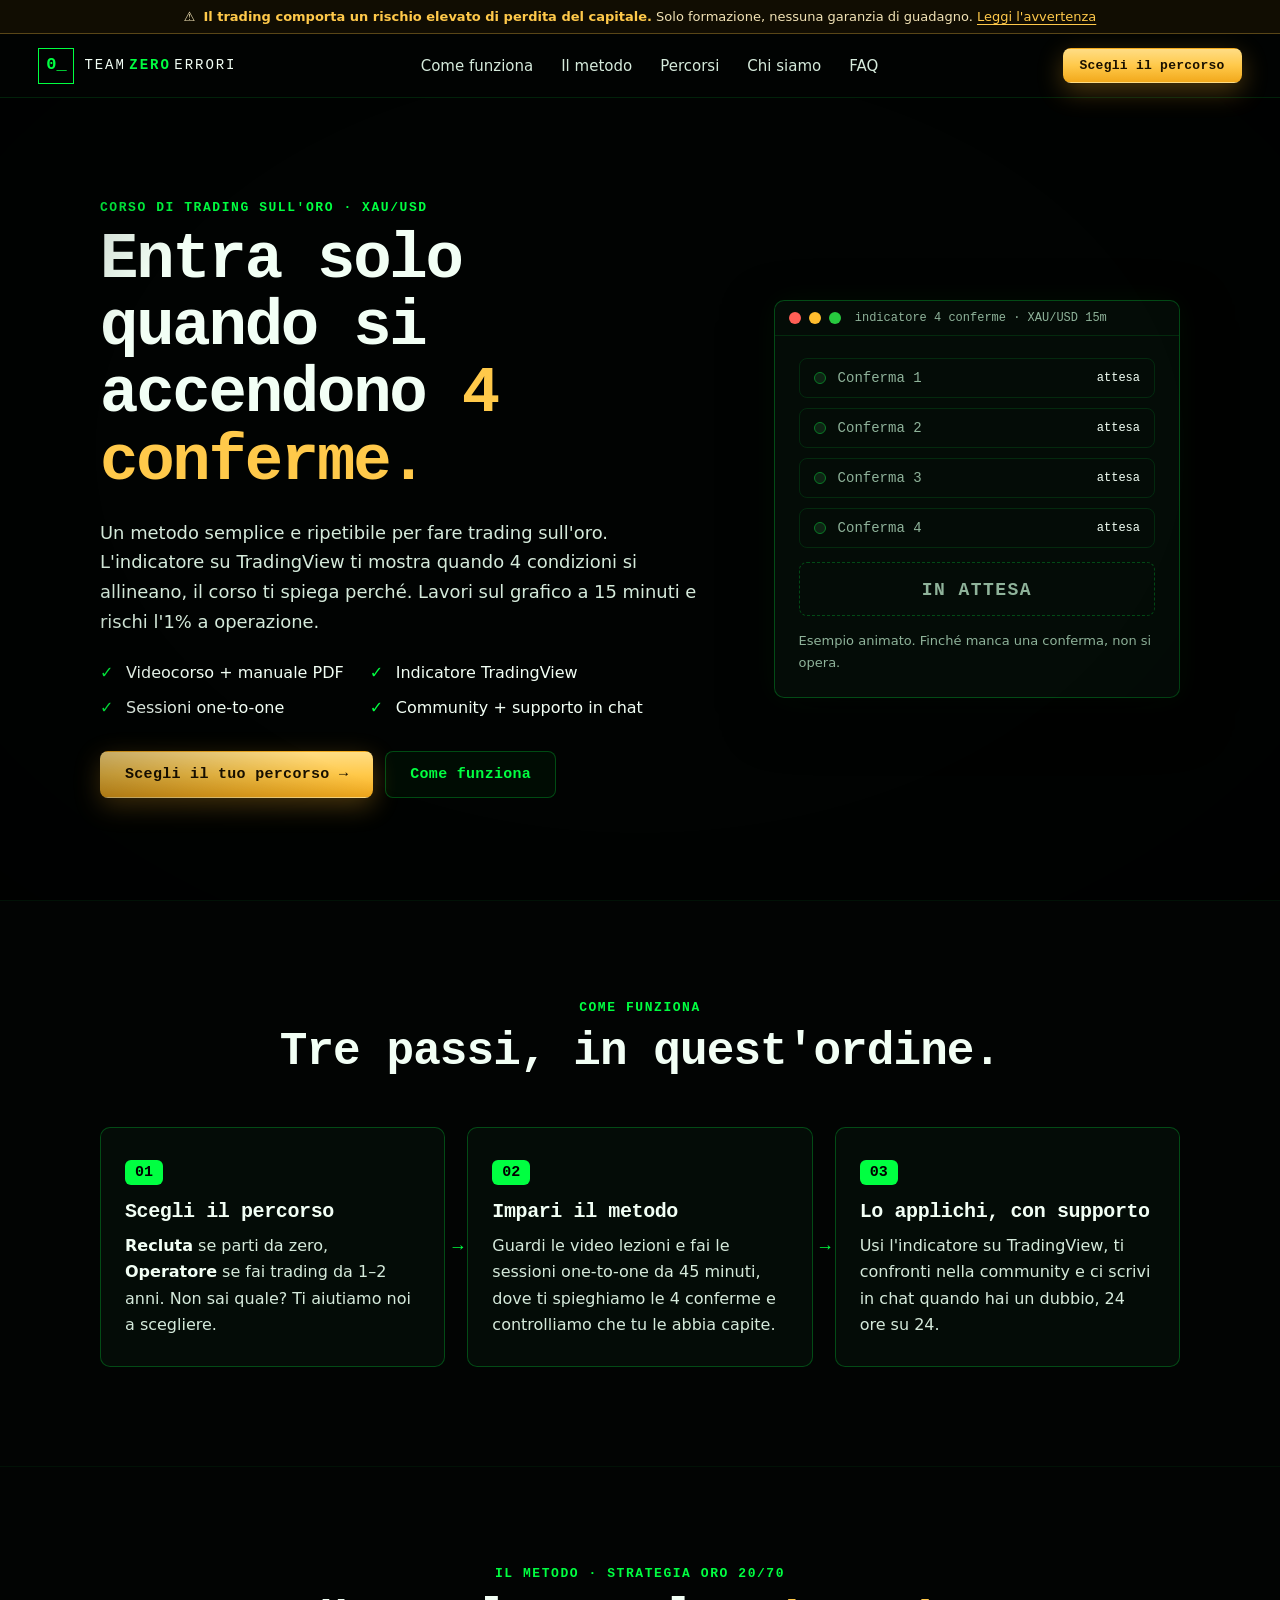
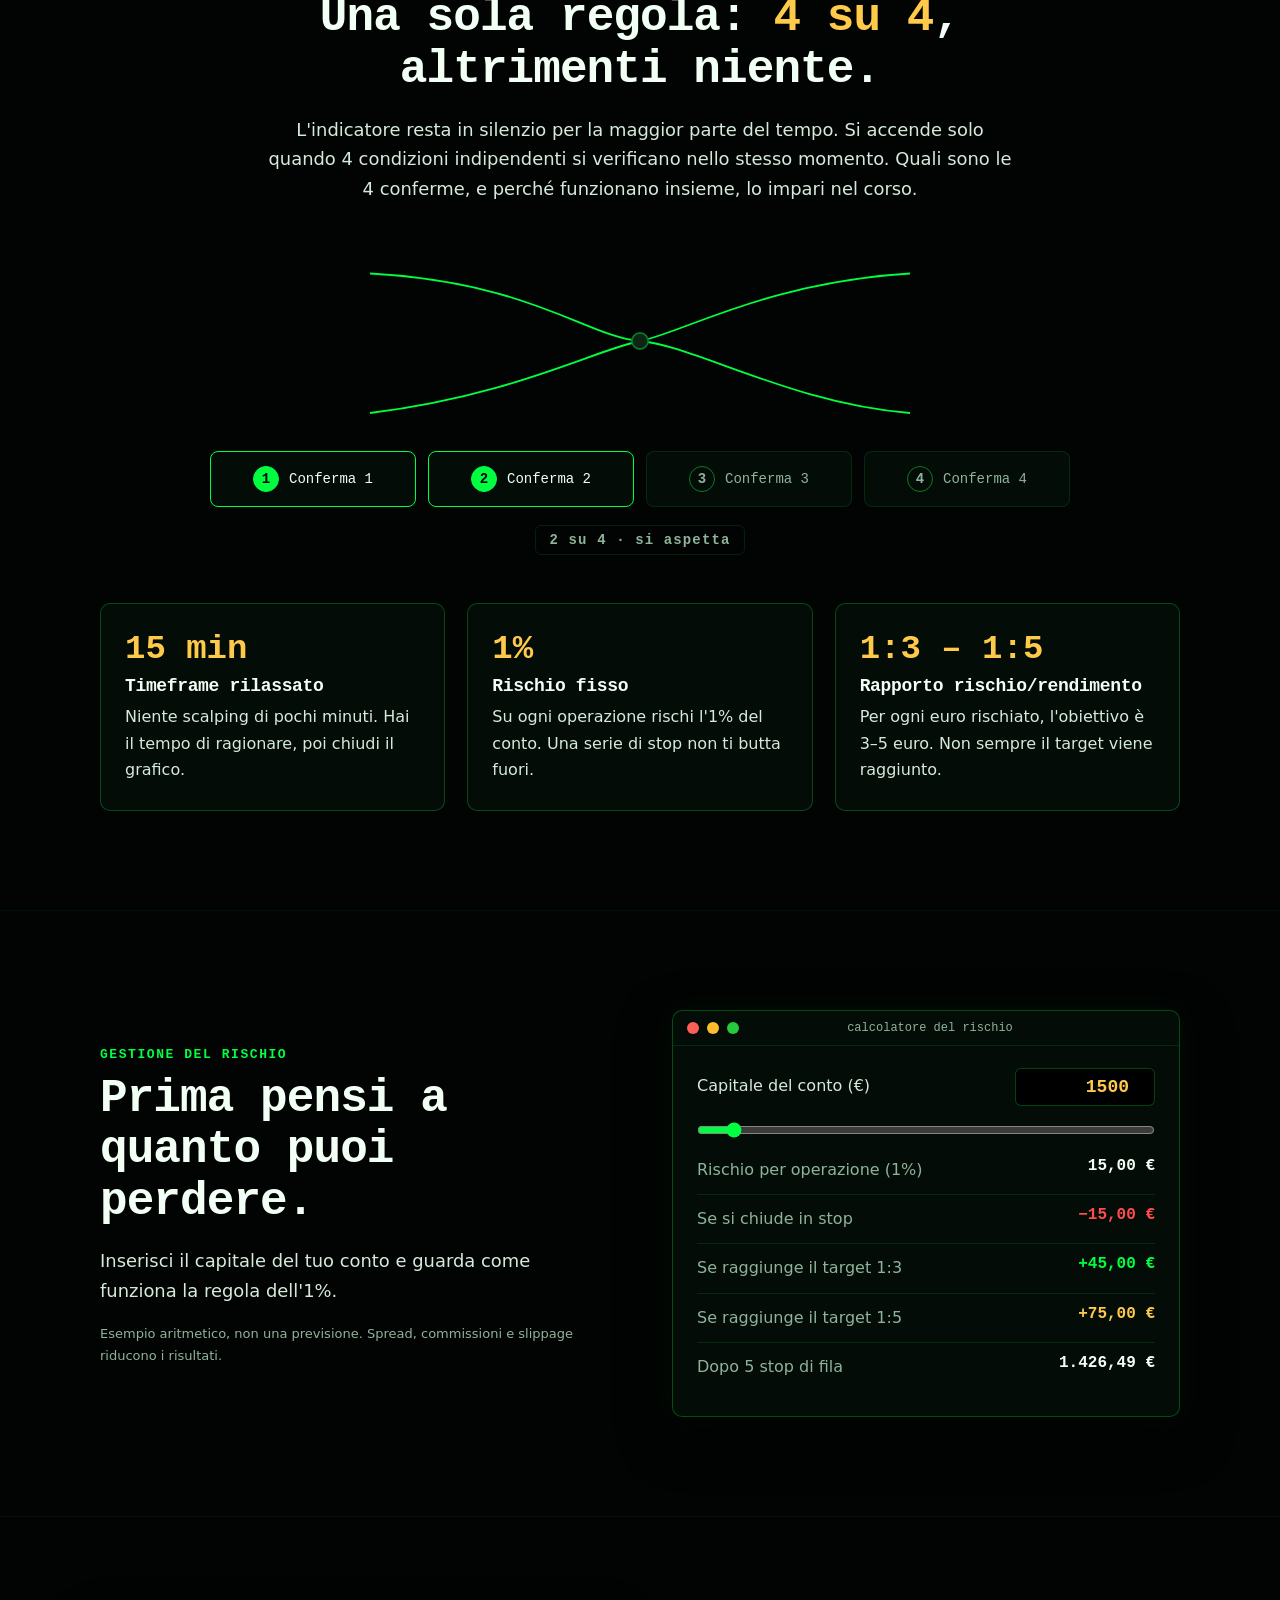
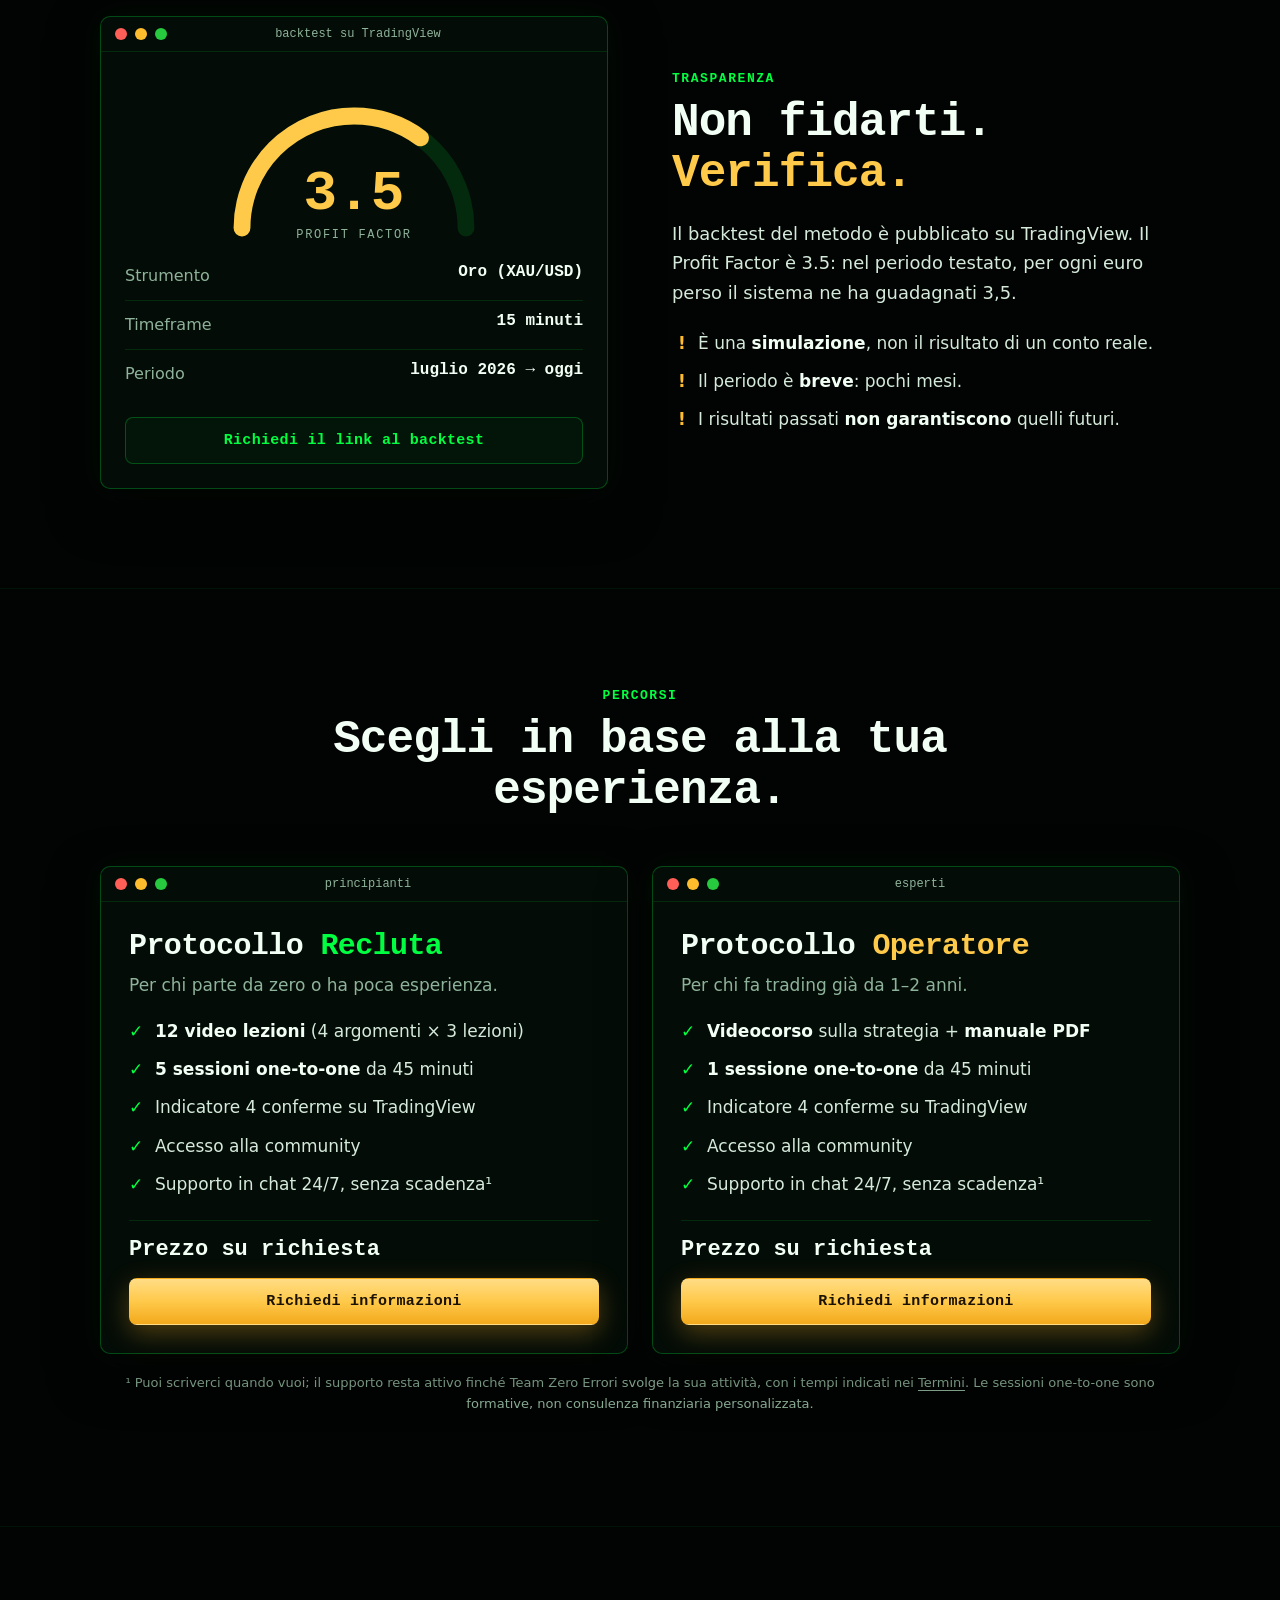
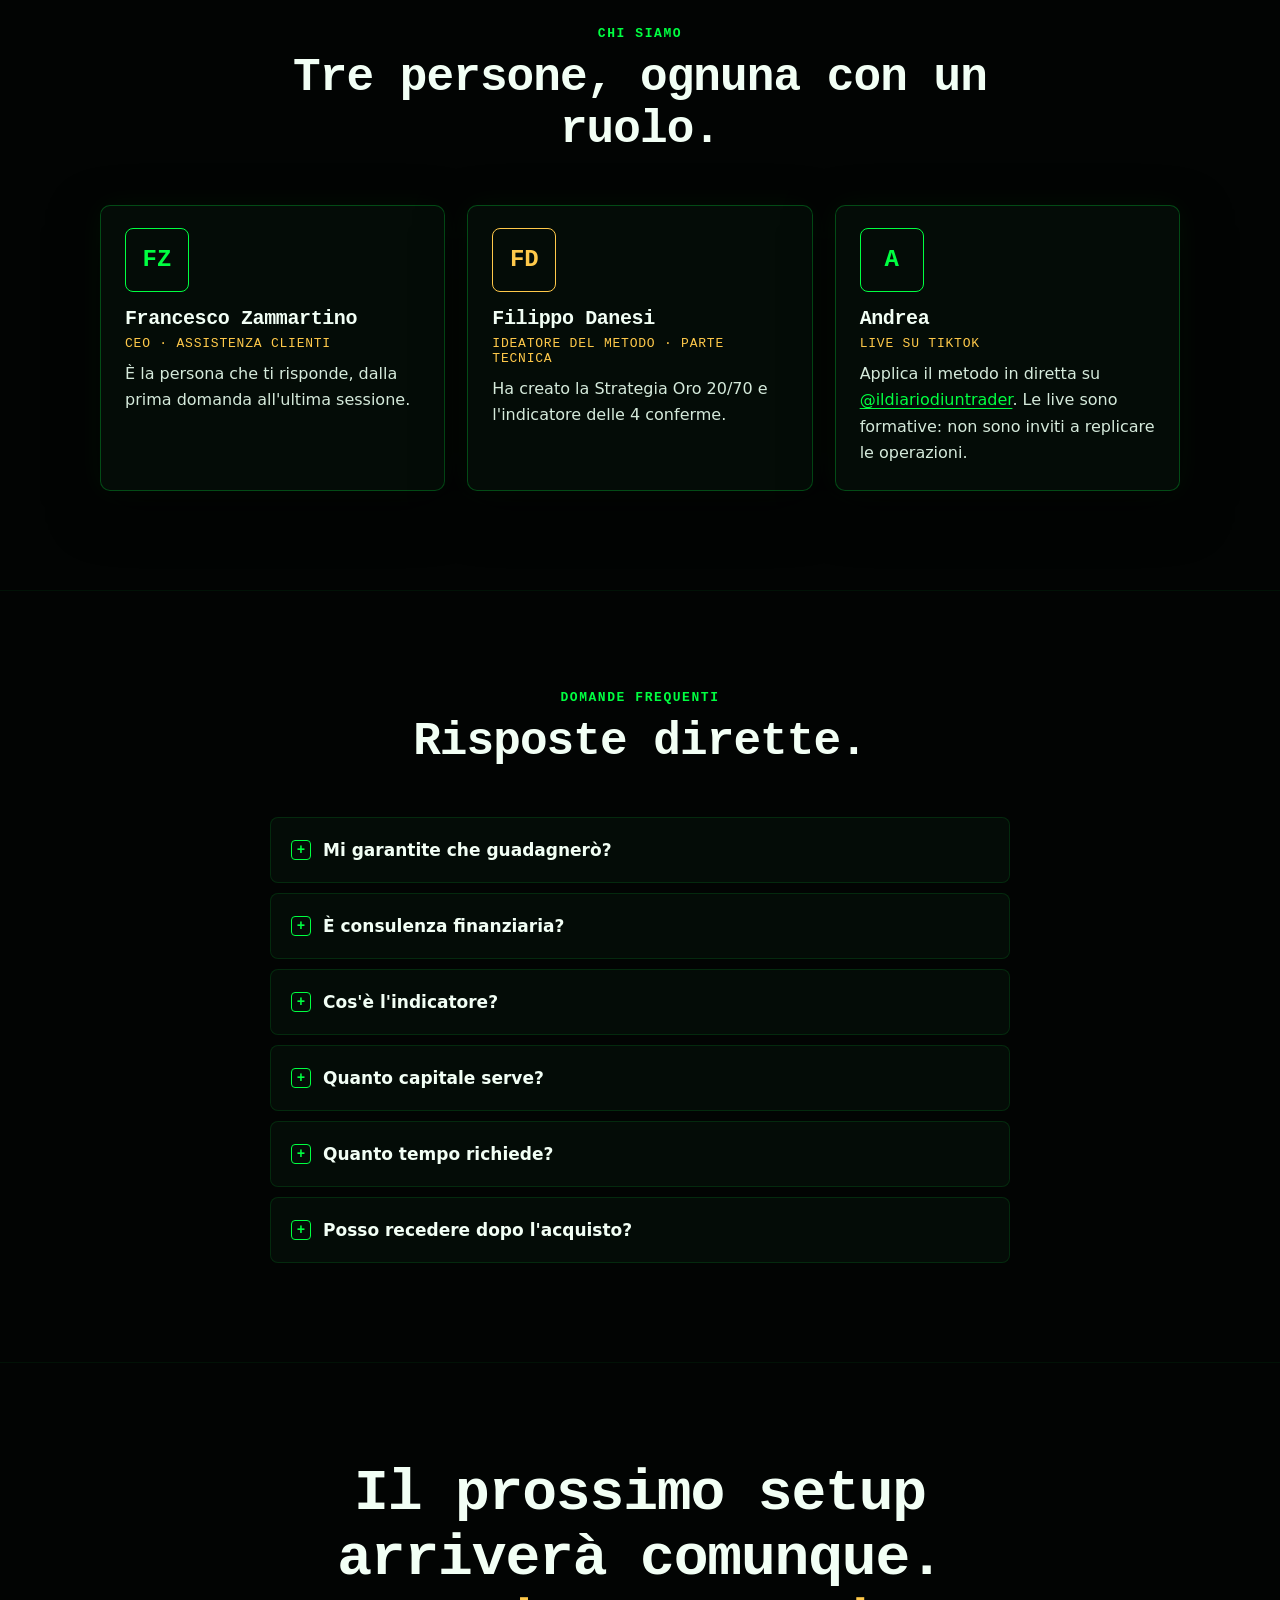
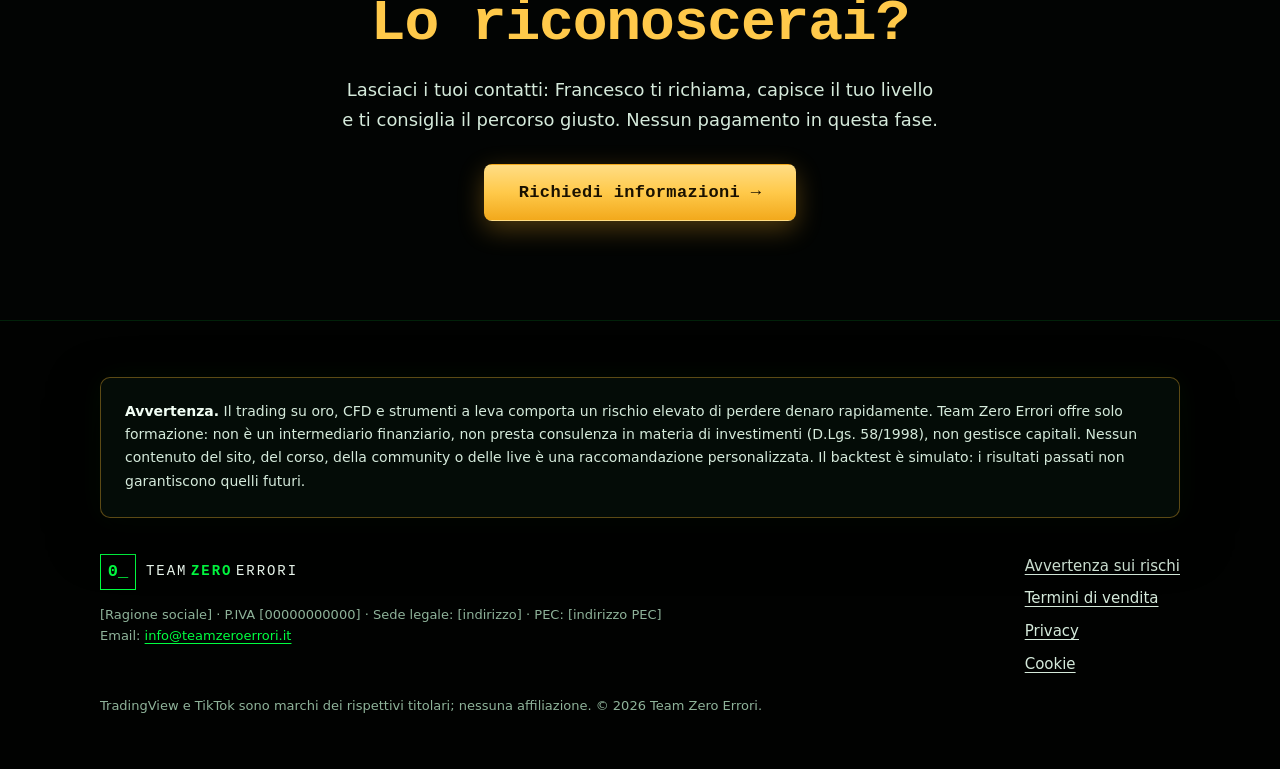
==== commit 2aa77332: "Semplifica il sito per renderlo più chiaro - Messaggio diretto in apertura: cos'è, cosa include, per" ====
--- a/index.html
+++ b/index.html
@@ -3,11 +3,11 @@
 <head>
 <meta charset="utf-8">
 <meta name="viewport" content="width=device-width, initial-scale=1, viewport-fit=cover">
-<title>Team Zero Errori — Il metodo delle 4 conferme sull'oro</title>
-<meta name="description" content="Formazione sul trading dell'oro (XAU/USD): un metodo con indicatore TradingView basato su 4 conferme, timeframe 15 minuti e rischio fisso dell'1% per operazione. Contenuti esclusivamente formativi.">
+<title>Team Zero Errori — Corso di trading sull'oro</title>
+<meta name="description" content="Corso di trading sull'oro (XAU/USD): videocorso, indicatore TradingView a 4 conferme, sessioni one-to-one e supporto in chat. Timeframe 15 minuti, rischio 1% per operazione. Contenuti esclusivamente formativi.">
 <meta name="theme-color" content="#020403">
-<meta property="og:title" content="Team Zero Errori — Il metodo delle 4 conferme">
-<meta property="og:description" content="Zero improvvisazione. Un protocollo sull'oro che aspetta 4 conferme prima di farti entrare.">
+<meta property="og:title" content="Team Zero Errori — Corso di trading sull'oro">
+<meta property="og:description" content="Entra solo quando si accendono 4 conferme. Videocorso, indicatore TradingView, one-to-one e community.">
 <meta property="og:type" content="website">
 <link rel="icon" href="assets/favicon.svg" type="image/svg+xml">
 <link rel="stylesheet" href="assets/css/style.css">
@@ -17,605 +17,402 @@
 
 <a class="skip-link" href="#main">Salta al contenuto</a>
 
-<!-- ============ BOOT SEQUENCE ============ -->
+<!-- avvio rapido stile terminale (si vede una sola volta per sessione) -->
 <div id="boot" aria-hidden="true">
   <div class="boot-inner">
     <pre id="boot-log"></pre>
     <div class="boot-bar"><span id="boot-progress"></span></div>
-    <p class="boot-skip">[ premi un tasto o tocca per saltare ]</p>
   </div>
 </div>
 
-<!-- ============ LAYERS ============ -->
 <canvas id="matrix" aria-hidden="true"></canvas>
 <canvas id="scene3d" aria-hidden="true"></canvas>
 <div class="crt" aria-hidden="true"></div>
-<div id="cursor" aria-hidden="true"><span class="cursor-ring"></span><span class="cursor-coords">x:0000 y:0000</span></div>
-
-<!-- ============ RISK BAR (sempre visibile) ============ -->
+
 <div class="riskbar" role="note">
-  <span class="riskbar-icon" aria-hidden="true">⚠</span>
-  <span class="rb-long">Il trading su oro e strumenti a leva comporta un <strong>rischio elevato di perdita del capitale</strong>. Contenuti esclusivamente formativi: nessuna garanzia di risultato, nessuna consulenza personalizzata. <a href="legal/avvertenza-rischi.html">Leggi l'avvertenza</a></span>
-  <span class="rb-short"><strong>Rischio elevato di perdita del capitale.</strong> Solo formazione, nessuna garanzia. <a href="legal/avvertenza-rischi.html">Avvertenza</a></span>
+  <span aria-hidden="true">⚠</span>
+  <span><strong>Il trading comporta un rischio elevato di perdita del capitale.</strong> Solo formazione, nessuna garanzia di guadagno. <a href="legal/avvertenza-rischi.html">Leggi l'avvertenza</a></span>
 </div>
 
-<!-- ============ NAV ============ -->
-<header class="nav" id="nav">
+<header class="nav">
   <a href="#hero" class="logo" aria-label="Team Zero Errori — torna su">
     <span class="logo-mark">0<span class="blink">_</span></span>
     <span class="logo-text">TEAM<b>ZERO</b>ERRORI</span>
   </a>
   <nav aria-label="Navigazione principale">
     <ul class="nav-links">
-      <li><a href="#metodo">Metodo</a></li>
-      <li><a href="#rischio">Rischio</a></li>
-      <li><a href="#backtest">Backtest</a></li>
-      <li><a href="#team">Team</a></li>
+      <li><a href="#come-funziona">Come funziona</a></li>
+      <li><a href="#metodo">Il metodo</a></li>
       <li><a href="#percorsi">Percorsi</a></li>
+      <li><a href="#team">Chi siamo</a></li>
       <li><a href="#faq">FAQ</a></li>
     </ul>
   </nav>
-  <div class="nav-actions">
-    <button class="audio-toggle" id="audio-toggle" type="button" aria-pressed="false" title="Effetti sonori">[ audio: off ]</button>
-    <a href="#percorsi" class="btn btn-gold btn-sm" data-magnetic>Richiedi accesso</a>
-  </div>
+  <a href="#percorsi" class="btn btn-gold btn-sm">Scegli il percorso</a>
 </header>
 
-<!-- ============ HUD ============ -->
-<div class="hud" aria-hidden="true">
-  <div class="hud-sync">SYNC <span id="hud-pct">000</span>%</div>
-  <div class="hud-track"><span id="hud-fill"></span></div>
-  <div class="hud-section" id="hud-section">[01/10] INIT</div>
-</div>
-
 <main id="main">
 
-<!-- ============ 01 HERO ============ -->
-<section id="hero" class="section hero" data-hud="INIT">
+<!-- ================= HERO ================= -->
+<section id="hero" class="section hero">
   <div class="wrap hero-grid">
     <div class="hero-copy">
-      <p class="prompt"><span class="g">root@zeroerrori</span>:<span class="b">~</span>$ <span class="typed" data-type="./avvia_protocollo --asset=XAUUSD --tf=15m"></span><span class="caret">█</span></p>
-
-      <h1 class="hero-title">
-        <span class="line" data-scramble>Non entrare</span>
-        <span class="line" data-scramble>finché non si</span>
-        <span class="line">accendono <em class="gold glitch" data-text="tutte e 4.">tutte e 4.</em></span>
-      </h1>
-
+      <p class="eyebrow">Corso di trading sull'oro · XAU/USD</p>
+      <h1 class="hero-title">Entra solo quando si accendono <span class="gold">4 conferme.</span></h1>
       <p class="hero-sub">
-        Il metodo sull'oro costruito attorno a un indicatore TradingView che resta in silenzio
-        finché <strong>4 conferme</strong> non si allineano nello stesso momento.
-        Timeframe 15 minuti. Rischio fisso dell'1%. Niente scalping compulsivo.
-        <span class="hl">Tu impari le regole. L'indicatore ti aiuta a rispettarle.</span>
+        Un metodo semplice e ripetibile per fare trading sull'oro. L'indicatore su TradingView ti mostra quando 4 condizioni si allineano, il corso ti spiega perché. Lavori sul grafico a 15 minuti e rischi l'1% a operazione.
       </p>
-
+      <ul class="hero-points">
+        <li>Videocorso + manuale PDF</li>
+        <li>Indicatore TradingView</li>
+        <li>Sessioni one-to-one</li>
+        <li>Community + supporto in chat</li>
+      </ul>
       <div class="cta-row">
-        <a href="#percorsi" class="btn btn-gold" data-magnetic data-beep>Trova il tuo percorso <span aria-hidden="true">→</span></a>
-        <a href="#backtest" class="btn btn-ghost" data-beep>Guarda il backtest</a>
-      </div>
-
-      <ul class="hero-stats" aria-label="Parametri del metodo">
-        <li><span class="k">ASSET</span><span class="v">XAU/USD</span></li>
-        <li><span class="k">TIMEFRAME</span><span class="v">15m</span></li>
-        <li><span class="k">RISCHIO</span><span class="v">1% / trade</span></li>
-        <li><span class="k">PROFIT FACTOR*</span><span class="v gold">3.5</span></li>
-      </ul>
-      <p class="fine">*Backtest pubblicato su TradingView, da luglio 2026 a oggi. Risultati simulati: non sono risultati reali né una previsione di risultati futuri.</p>
+        <a href="#percorsi" class="btn btn-gold">Scegli il tuo percorso →</a>
+        <a href="#come-funziona" class="btn btn-ghost">Come funziona</a>
+      </div>
     </div>
 
     <div class="hero-side">
-      <div class="term term-confirm" data-tilt>
-        <div class="term-bar"><i></i><i></i><i></i><span>indicatore_4c.pine — live</span></div>
-        <div class="term-body">
-          <p class="dim">// scansione XAU/USD · 15m</p>
+      <div class="term term-confirm">
+        <div class="term-bar"><i></i><i></i><i></i><span>indicatore 4 conferme · XAU/USD 15m</span></div>
+        <div class="term-body">
           <ol class="confirms" id="hero-confirms">
-            <li><span class="led"></span>CONFERMA_01 <b>attesa</b></li>
-            <li><span class="led"></span>CONFERMA_02 <b>attesa</b></li>
-            <li><span class="led"></span>CONFERMA_03 <b>attesa</b></li>
-            <li><span class="led"></span>CONFERMA_04 <b>attesa</b></li>
+            <li><span class="led"></span>Conferma 1 <b>attesa</b></li>
+            <li><span class="led"></span>Conferma 2 <b>attesa</b></li>
+            <li><span class="led"></span>Conferma 3 <b>attesa</b></li>
+            <li><span class="led"></span>Conferma 4 <b>attesa</b></li>
           </ol>
-          <div class="signal" id="hero-signal">
-            <span class="signal-state">IN ATTESA…</span>
-            <span class="signal-note">nessuna operazione finché manca anche una sola conferma</span>
-          </div>
-          <p class="dim small">Animazione dimostrativa. Le 4 conferme vengono spiegate nel corso.</p>
-        </div>
-      </div>
-    </div>
-  </div>
-  <a href="#errori" class="scroll-cue" aria-label="Scorri alla sezione successiva"><span>scroll</span><i></i></a>
-</section>
-
-<!-- ============ 02 ERRORI ============ -->
-<section id="errori" class="section" data-hud="DIAGNOSI">
+          <div class="signal" id="hero-signal"><span class="signal-state">IN ATTESA</span></div>
+          <p class="term-note">Esempio animato. Finché manca una conferma, non si opera.</p>
+        </div>
+      </div>
+    </div>
+  </div>
+</section>
+
+<!-- ================= COME FUNZIONA ================= -->
+<section id="come-funziona" class="section">
+  <div class="wrap">
+    <div class="head" data-reveal>
+      <p class="eyebrow">Come funziona</p>
+      <h2>Tre passi, in quest'ordine.</h2>
+    </div>
+    <ol class="steps">
+      <li class="step" data-reveal>
+        <span class="step-n">01</span>
+        <h3>Scegli il percorso</h3>
+        <p><b>Recluta</b> se parti da zero, <b>Operatore</b> se fai trading da 1–2 anni. Non sai quale? Ti aiutiamo noi a scegliere.</p>
+      </li>
+      <li class="step" data-reveal>
+        <span class="step-n">02</span>
+        <h3>Impari il metodo</h3>
+        <p>Guardi le video lezioni e fai le sessioni one-to-one da 45 minuti, dove ti spieghiamo le 4 conferme e controlliamo che tu le abbia capite.</p>
+      </li>
+      <li class="step" data-reveal>
+        <span class="step-n">03</span>
+        <h3>Lo applichi, con supporto</h3>
+        <p>Usi l'indicatore su TradingView, ti confronti nella community e ci scrivi in chat quando hai un dubbio, 24 ore su 24.</p>
+      </li>
+    </ol>
+  </div>
+</section>
+
+<!-- ================= IL METODO ================= -->
+<section id="metodo" class="section">
+  <div class="wrap">
+    <div class="head" data-reveal>
+      <p class="eyebrow">Il metodo · Strategia Oro 20/70</p>
+      <h2>Una sola regola: <span class="gold">4 su 4</span>, altrimenti niente.</h2>
+      <p class="lead">L'indicatore resta in silenzio per la maggior parte del tempo. Si accende solo quando 4 condizioni indipendenti si verificano nello stesso momento. Quali sono le 4 conferme, e perché funzionano insieme, lo impari nel corso.</p>
+    </div>
+
+    <div class="metodo-visual" id="metodo-visual" data-reveal>
+      <svg class="cross" viewBox="0 0 600 200" aria-hidden="true">
+        <path class="cl" d="M0,25 C180,35 240,95 300,100 S470,170 600,180"/>
+        <path class="cl" d="M0,180 C160,160 250,110 300,100 S440,35 600,25"/>
+        <path class="cl" d="M0,100 C120,50 220,145 300,100 S480,65 600,120"/>
+        <path class="cl" d="M0,65 C150,135 240,85 300,100 S500,145 600,75"/>
+        <circle class="cross-pt" cx="300" cy="100" r="9"/>
+      </svg>
+      <ol class="conf-grid">
+        <li class="conf"><span class="conf-n">1</span><span>Conferma 1</span></li>
+        <li class="conf"><span class="conf-n">2</span><span>Conferma 2</span></li>
+        <li class="conf"><span class="conf-n">3</span><span>Conferma 3</span></li>
+        <li class="conf"><span class="conf-n">4</span><span>Conferma 4</span></li>
+      </ol>
+      <p class="cross-label" id="cross-label">0 su 4 · si aspetta</p>
+    </div>
+
+    <div class="facts">
+      <div class="fact" data-reveal>
+        <span class="fact-v">15 min</span>
+        <h3>Timeframe rilassato</h3>
+        <p>Niente scalping di pochi minuti. Hai il tempo di ragionare, poi chiudi il grafico.</p>
+      </div>
+      <div class="fact" data-reveal>
+        <span class="fact-v">1%</span>
+        <h3>Rischio fisso</h3>
+        <p>Su ogni operazione rischi l'1% del conto. Una serie di stop non ti butta fuori.</p>
+      </div>
+      <div class="fact" data-reveal>
+        <span class="fact-v">1:3 – 1:5</span>
+        <h3>Rapporto rischio/rendimento</h3>
+        <p>Per ogni euro rischiato, l'obiettivo è 3–5 euro. Non sempre il target viene raggiunto.</p>
+      </div>
+    </div>
+  </div>
+</section>
+
+<!-- ================= RISCHIO ================= -->
+<section id="rischio" class="section">
   <div class="wrap two-col">
-    <div class="col-copy" data-reveal>
-      <p class="kicker">// 02 — diagnosi</p>
-      <h2 data-scramble>Il problema non è il mercato.</h2>
-      <p class="lead">È operare senza un protocollo. Leggi il log qui accanto e <strong>clicca sugli errori che hai già fatto</strong> almeno una volta. Nessuno ti vede: serve solo a te.</p>
-      <div class="err-meter" aria-live="polite">
-        <span class="err-meter-label">Errori riconosciuti</span>
-        <span class="err-meter-val"><b id="err-count">0</b>/6</span>
-        <div class="err-meter-bar"><span id="err-bar"></span></div>
-        <p class="err-meter-msg" id="err-msg">Seleziona le righe del log.</p>
-      </div>
-    </div>
-    <div class="term term-log" data-reveal data-tilt>
-      <div class="term-bar"><i></i><i></i><i></i><span>log_errori.txt</span></div>
-      <div class="term-body">
-        <ul class="errlog" id="errlog">
-          <li><button type="button" aria-pressed="false"><span class="tag">[ERR-01]</span> Entri perché "sembra che stia salendo". Nessuna regola, solo una sensazione.</button></li>
-          <li><button type="button" aria-pressed="false"><span class="tag">[ERR-02]</span> Sposti lo stop loss "solo per questa volta". Poi diventa sempre.</button></li>
-          <li><button type="button" aria-pressed="false"><span class="tag">[ERR-03]</span> 30 operazioni al giorno sul grafico a 1 minuto. Il cuore a 120.</button></li>
-          <li><button type="button" aria-pressed="false"><span class="tag">[ERR-04]</span> Dopo una perdita raddoppi la size per "recuperare subito".</button></li>
-          <li><button type="button" aria-pressed="false"><span class="tag">[ERR-05]</span> Cambi strategia ogni settimana perché quella di prima "non funziona".</button></li>
-          <li><button type="button" aria-pressed="false"><span class="tag">[ERR-06]</span> Non sai perché hai vinto. E nemmeno perché hai perso.</button></li>
-        </ul>
-        <p class="diag">&gt; diagnosi: <span class="g">errori di processo</span>. I processi si correggono.</p>
-      </div>
-    </div>
-  </div>
-</section>
-
-<!-- ============ 03 METODO (sticky scroll) ============ -->
-<section id="metodo" class="section metodo" data-hud="PROTOCOLLO">
-  <div class="metodo-sticky">
-    <div class="wrap">
-      <div class="metodo-head">
-        <p class="kicker">// 03 — il protocollo · strategia oro 20/70</p>
-        <h2>4 condizioni indipendenti.<br><span class="gold">Un solo momento</span> in cui si incrociano.</h2>
-        <p class="lead">L'indicatore resta in silenzio per la maggior parte del tempo. È progettato così. Si attiva solo quando le 4 conferme si allineano. <strong>Ne manca una? Niente operazione.</strong> È la regola più semplice e quella che elimina più errori.</p>
-      </div>
-
-      <div class="cross-wrap">
-        <svg class="cross" viewBox="0 0 600 240" aria-hidden="true">
-          <defs>
-            <filter id="glow"><feGaussianBlur stdDeviation="3" result="b"/><feMerge><feMergeNode in="b"/><feMergeNode in="SourceGraphic"/></feMerge></filter>
-          </defs>
-          <path class="cl cl1" d="M0,30 C180,40 240,110 300,120 S470,200 600,210"/>
-          <path class="cl cl2" d="M0,210 C160,190 250,130 300,120 S440,40 600,30"/>
-          <path class="cl cl3" d="M0,120 C120,60 220,170 300,120 S480,80 600,140"/>
-          <path class="cl cl4" d="M0,80 C150,160 240,100 300,120 S500,170 600,90"/>
-          <circle class="cross-pt" cx="300" cy="120" r="9" filter="url(#glow)"/>
-        </svg>
-        <div class="cross-label" id="cross-label">0/4 CONFERME</div>
-      </div>
-
-      <ol class="conf-grid" id="conf-grid">
-        <li class="conf">
-          <span class="conf-n">01</span>
-          <span class="conf-t">CONFERMA_01</span>
-          <span class="redact">██████ ████ ███████</span>
-          <span class="conf-s">[declassificata nel corso]</span>
-        </li>
-        <li class="conf">
-          <span class="conf-n">02</span>
-          <span class="conf-t">CONFERMA_02</span>
-          <span class="redact">████ ██████████ ██</span>
-          <span class="conf-s">[declassificata nel corso]</span>
-        </li>
-        <li class="conf">
-          <span class="conf-n">03</span>
-          <span class="conf-t">CONFERMA_03</span>
-          <span class="redact">███████ ███ █████</span>
-          <span class="conf-s">[declassificata nel corso]</span>
-        </li>
-        <li class="conf">
-          <span class="conf-n">04</span>
-          <span class="conf-t">CONFERMA_04</span>
-          <span class="redact">█████ ████████ ███</span>
-          <span class="conf-s">[declassificata nel corso]</span>
-        </li>
-      </ol>
-    </div>
-  </div>
-</section>
-
-<!-- ============ 04 CALMA ============ -->
-<section id="calma" class="section" data-hud="RITMO">
-  <div class="wrap">
-    <div class="center-head" data-reveal>
-      <p class="kicker">// 04 — ritmo operativo</p>
-      <h2 data-scramble>Trading da 15 minuti.</h2>
-      <h2 class="gold">Non da 15 secondi.</h2>
-      <p class="lead">Non facciamo scalping di pochi minuti. Sul 15 minuti hai il tempo di leggere il grafico, verificare le conferme e decidere a mente fredda. Poi chiudi la piattaforma e torni alla tua giornata.</p>
-    </div>
-    <div class="ecg-grid">
-      <div class="term ecg ecg-bad" data-reveal>
-        <div class="term-bar"><i></i><i></i><i></i><span>scalper_compulsivo.exe</span></div>
-        <div class="term-body">
-          <div class="ecg-top"><span>BPM <b class="red">128</b></span><span>trade/giorno <b class="red">30+</b></span><span>stato <b class="red">ANSIA</b></span></div>
-          <canvas class="ecg-canvas" data-ecg="bad" height="120"></canvas>
-          <ul class="mini-list red-list">
-            <li>Occhi incollati al grafico a 1 minuto</li>
-            <li>Decisioni prese in pochi secondi, sull'emozione</li>
-            <li>Ogni candela è un'occasione da non perdere</li>
-          </ul>
-        </div>
-      </div>
-      <div class="term ecg ecg-good" data-reveal>
-        <div class="term-bar"><i></i><i></i><i></i><span>operatore_zero_errori.exe</span></div>
-        <div class="term-body">
-          <div class="ecg-top"><span>BPM <b class="g">64</b></span><span>timeframe <b class="g">15m</b></span><span>stato <b class="g">LUCIDO</b></span></div>
-          <canvas class="ecg-canvas" data-ecg="good" height="120"></canvas>
-          <ul class="mini-list">
-            <li>Aspetti il setup, non lo insegui</li>
-            <li>Regole scritte prima, decisioni dopo</li>
-            <li>Pensato per chi non vuole vivere davanti allo schermo</li>
-          </ul>
-        </div>
-      </div>
-    </div>
-  </div>
-</section>
-
-<!-- ============ 05 RISCHIO ============ -->
-<section id="rischio" class="section" data-hud="RISCHIO">
-  <div class="wrap two-col">
-    <div class="col-copy" data-reveal>
-      <p class="kicker">// 05 — gestione del rischio</p>
-      <h2 data-scramble>La regola dell'1%.</h2>
-      <p class="lead">Prima di chiederti quanto puoi guadagnare, il metodo ti insegna a chiederti <strong>quanto puoi permetterti di perdere</strong>.</p>
-      <ul class="check-list">
-        <li>Rischi l'<b>1% del capitale</b> su ogni operazione. Sempre. Non il 5% "perché questa è sicura".</li>
-        <li>L'obiettivo di ogni operazione è un rapporto rischio/rendimento <b>da 1:3 a 1:5</b>: rischi 1 per puntare a 3–5.</li>
-        <li>Lo stop loss si colpisce, fa parte del gioco. Con l'1% una serie di stop non ti butta fuori dal mercato.</li>
-      </ul>
-      <p class="fine">Il simulatore è un esempio aritmetico per capire il rapporto rischio/rendimento. Non è una previsione: il target non viene sempre raggiunto e spread, commissioni e slippage riducono i risultati.</p>
-    </div>
-
-    <div class="term term-calc" data-reveal data-tilt>
-      <div class="term-bar"><i></i><i></i><i></i><span>risk_calc.sh</span></div>
+    <div data-reveal>
+      <p class="eyebrow">Gestione del rischio</p>
+      <h2>Prima pensi a quanto puoi perdere.</h2>
+      <p class="lead">Inserisci il capitale del tuo conto e guarda come funziona la regola dell'1%.</p>
+      <p class="fine">Esempio aritmetico, non una previsione. Spread, commissioni e slippage riducono i risultati.</p>
+    </div>
+    <div class="term" data-reveal>
+      <div class="term-bar"><i></i><i></i><i></i><span>calcolatore del rischio</span></div>
       <div class="term-body">
         <label class="calc-row" for="cap-input">
-          <span>&gt; capitale_conto (€)</span>
+          <span>Capitale del conto (€)</span>
           <input id="cap-input" type="number" inputmode="decimal" min="100" step="100" value="1500">
         </label>
         <input id="cap-range" type="range" min="200" max="20000" step="100" value="1500" aria-label="Capitale del conto">
-        <div class="calc-out">
-          <div><span class="k">rischio per operazione (1%)</span><span class="v" id="o-risk">15,00 €</span></div>
-          <div><span class="k">se viene colpito lo stop</span><span class="v red" id="o-loss">−15,00 €</span></div>
-          <div><span class="k">se raggiunge il target 1:3</span><span class="v g" id="o-t3">+45,00 €</span></div>
-          <div><span class="k">se raggiunge il target 1:5</span><span class="v gold" id="o-t5">+75,00 €</span></div>
-        </div>
-        <div class="calc-stress">
-          <p class="dim">// stress test: <b>5 stop consecutivi</b> all'1%</p>
-          <div class="stress-bar"><span id="o-stress-bar"></span></div>
-          <p>capitale residuo: <b id="o-stress">1.426,49 €</b> <span class="dim">(−4,9%)</span></p>
-        </div>
-      </div>
-    </div>
-  </div>
-</section>
-
-<!-- ============ 06 BACKTEST ============ -->
-<section id="backtest" class="section" data-hud="BACKTEST">
+        <dl class="calc-out">
+          <div><dt>Rischio per operazione (1%)</dt><dd id="o-risk">15,00 €</dd></div>
+          <div><dt>Se si chiude in stop</dt><dd class="red" id="o-loss">−15,00 €</dd></div>
+          <div><dt>Se raggiunge il target 1:3</dt><dd class="g" id="o-t3">+45,00 €</dd></div>
+          <div><dt>Se raggiunge il target 1:5</dt><dd class="gold" id="o-t5">+75,00 €</dd></div>
+          <div><dt>Dopo 5 stop di fila</dt><dd id="o-stress">1.426,49 €</dd></div>
+        </dl>
+      </div>
+    </div>
+  </div>
+</section>
+
+<!-- ================= BACKTEST ================= -->
+<section id="backtest" class="section">
+  <div class="wrap two-col">
+    <div class="term term-bt" data-reveal>
+      <div class="term-bar"><i></i><i></i><i></i><span>backtest su TradingView</span></div>
+      <div class="term-body">
+        <div class="gauge">
+          <svg viewBox="0 0 200 120" aria-hidden="true">
+            <path class="gauge-bg" d="M20,110 A80,80 0 0 1 180,110"/>
+            <path class="gauge-fg" id="gauge-fg" d="M20,110 A80,80 0 0 1 180,110"/>
+          </svg>
+          <div class="gauge-val"><span data-count="3.5" data-decimals="1">0.0</span><small>Profit Factor</small></div>
+        </div>
+        <dl class="specs">
+          <div><dt>Strumento</dt><dd>Oro (XAU/USD)</dd></div>
+          <div><dt>Timeframe</dt><dd>15 minuti</dd></div>
+          <div><dt>Periodo</dt><dd>luglio 2026 → oggi</dd></div>
+        </dl>
+        <a class="btn btn-ghost btn-block" id="tv-link" href="#" target="_blank" rel="noopener">Vedi il backtest su TradingView ↗</a>
+      </div>
+    </div>
+    <div data-reveal>
+      <p class="eyebrow">Trasparenza</p>
+      <h2>Non fidarti. <span class="gold">Verifica.</span></h2>
+      <p class="lead">Il backtest del metodo è pubblicato su TradingView. Il Profit Factor è 3.5: nel periodo testato, per ogni euro perso il sistema ne ha guadagnati 3,5.</p>
+      <ul class="plain-list warn">
+        <li>È una <b>simulazione</b>, non il risultato di un conto reale.</li>
+        <li>Il periodo è <b>breve</b>: pochi mesi.</li>
+        <li>I risultati passati <b>non garantiscono</b> quelli futuri.</li>
+      </ul>
+    </div>
+  </div>
+</section>
+
+<!-- ================= PERCORSI ================= -->
+<section id="percorsi" class="section">
   <div class="wrap">
-    <div class="center-head" data-reveal>
-      <p class="kicker">// 06 — trasparenza</p>
-      <h2 data-scramble>Non ti chiediamo di fidarti.</h2>
-      <h2 class="gold">Ti chiediamo di verificare.</h2>
-    </div>
-    <div class="bt-grid">
-      <div class="term term-bt" data-reveal data-tilt>
-        <div class="term-bar"><i></i><i></i><i></i><span>backtest_report.log</span></div>
-        <div class="term-body">
-          <div class="gauge" aria-label="Profit Factor 3.5 nel backtest">
-            <svg viewBox="0 0 200 120" aria-hidden="true">
-              <path class="gauge-bg" d="M20,110 A80,80 0 0 1 180,110"/>
-              <path class="gauge-fg" id="gauge-fg" d="M20,110 A80,80 0 0 1 180,110"/>
-            </svg>
-            <div class="gauge-val"><span data-count="3.5" data-decimals="1">0.0</span><small>PROFIT FACTOR</small></div>
-          </div>
-          <dl class="bt-specs">
-            <div><dt>strumento</dt><dd>XAU/USD (oro)</dd></div>
-            <div><dt>timeframe</dt><dd>15 minuti</dd></div>
-            <div><dt>periodo</dt><dd>luglio 2026 → oggi</dd></div>
-            <div><dt>tipo</dt><dd>backtest su TradingView (simulato)</dd></div>
-          </dl>
-          <a class="btn btn-ghost btn-block" id="tv-link" href="#" target="_blank" rel="noopener" data-beep>Apri il backtest su TradingView ↗</a>
-        </div>
-      </div>
-      <div class="bt-explain" data-reveal>
-        <div class="term term-small">
-          <div class="term-bar"><i></i><i></i><i></i><span>man profit_factor</span></div>
-          <div class="term-body">
-            <p><b class="g">Profit Factor = profitti lordi ÷ perdite lorde.</b></p>
-            <p>3.5 significa che, nel periodo testato e in simulazione, per ogni 1 € perso il sistema ne ha guadagnati 3,5. Sopra 1 un sistema è in attivo; sopra 2 è considerato solido.</p>
-          </div>
-        </div>
-        <div class="term term-small term-warn">
-          <div class="term-bar"><i></i><i></i><i></i><span>cosa_il_backtest_NON_e.txt</span></div>
-          <div class="term-body">
-            <ul class="mini-list warn-list">
-              <li><b>Non è una promessa.</b> I risultati passati, a maggior ragione se simulati, non garantiscono risultati futuri.</li>
-              <li><b>Non è il tuo conto.</b> Esecuzione, spread, commissioni e disciplina personale cambiano i numeri.</li>
-              <li><b>Il periodo è breve.</b> Pochi mesi di dati: lo diciamo noi, prima che lo dica tu.</li>
-            </ul>
-            <p class="dim">Lo pubblichiamo per farti verificare, non per farti sognare.</p>
-          </div>
-        </div>
-      </div>
-    </div>
-  </div>
-</section>
-
-<!-- ============ 07 TEAM ============ -->
-<section id="team" class="section" data-hud="OPERATORI">
+    <div class="head" data-reveal>
+      <p class="eyebrow">Percorsi</p>
+      <h2>Scegli in base alla tua esperienza.</h2>
+    </div>
+    <div class="plans">
+      <article class="term plan" data-reveal>
+        <div class="term-bar"><i></i><i></i><i></i><span>principianti</span></div>
+        <div class="term-body">
+          <h3>Protocollo <span class="g">Recluta</span></h3>
+          <p class="plan-for">Per chi parte da zero o ha poca esperienza.</p>
+          <ul class="plan-list">
+            <li><b>12 video lezioni</b> (4 argomenti × 3 lezioni)</li>
+            <li><b>5 sessioni one-to-one</b> da 45 minuti</li>
+            <li>Indicatore 4 conferme su TradingView</li>
+            <li>Accesso alla community</li>
+            <li>Supporto in chat 24/7, senza scadenza¹</li>
+          </ul>
+          <p class="price" data-price="recluta">Prezzo su richiesta</p>
+          <button type="button" class="btn btn-gold btn-block" data-open-form="recluta">Richiedi informazioni</button>
+        </div>
+      </article>
+      <article class="term plan" data-reveal>
+        <div class="term-bar"><i></i><i></i><i></i><span>esperti</span></div>
+        <div class="term-body">
+          <h3>Protocollo <span class="gold">Operatore</span></h3>
+          <p class="plan-for">Per chi fa trading già da 1–2 anni.</p>
+          <ul class="plan-list">
+            <li><b>Videocorso</b> sulla strategia + <b>manuale PDF</b></li>
+            <li><b>1 sessione one-to-one</b> da 45 minuti</li>
+            <li>Indicatore 4 conferme su TradingView</li>
+            <li>Accesso alla community</li>
+            <li>Supporto in chat 24/7, senza scadenza¹</li>
+          </ul>
+          <p class="price" data-price="operatore">Prezzo su richiesta</p>
+          <button type="button" class="btn btn-gold btn-block" data-open-form="operatore">Richiedi informazioni</button>
+        </div>
+      </article>
+    </div>
+    <p class="fine center">¹ Puoi scriverci quando vuoi; il supporto resta attivo finché Team Zero Errori svolge la sua attività, con i tempi indicati nei <a href="legal/termini.html">Termini</a>. Le sessioni one-to-one sono formative, non consulenza finanziaria personalizzata.</p>
+  </div>
+</section>
+
+<!-- ================= TEAM ================= -->
+<section id="team" class="section">
   <div class="wrap">
-    <div class="center-head" data-reveal>
-      <p class="kicker">// 07 — chi c'è dietro</p>
-      <h2 data-scramble>Tre operatori. Nessun avatar.</h2>
-      <p class="lead">Persone vere, con nome e cognome, che rispondono di quello che insegnano.</p>
+    <div class="head" data-reveal>
+      <p class="eyebrow">Chi siamo</p>
+      <h2>Tre persone, ognuna con un ruolo.</h2>
     </div>
     <div class="team-grid">
-      <article class="term team-card" data-reveal data-tilt>
-        <div class="term-bar"><i></i><i></i><i></i><span>~/team/francesco</span></div>
-        <div class="term-body">
-          <p class="prompt-sm">$ whoami</p>
+      <article class="term team-card" data-reveal>
+        <div class="term-body">
           <div class="avatar" aria-hidden="true">FZ</div>
           <h3>Francesco Zammartino</h3>
           <p class="role">CEO · Assistenza clienti</p>
-          <p>È la persona che ti risponde. Dalla prima domanda all'ultima sessione, è il tuo punto di riferimento dentro il team.</p>
+          <p>È la persona che ti risponde, dalla prima domanda all'ultima sessione.</p>
         </div>
       </article>
-      <article class="term team-card team-card-main" data-reveal data-tilt>
-        <div class="term-bar"><i></i><i></i><i></i><span>~/team/filippo</span></div>
-        <div class="term-body">
-          <p class="prompt-sm">$ whoami</p>
+      <article class="term team-card" data-reveal>
+        <div class="term-body">
           <div class="avatar gold-av" aria-hidden="true">FD</div>
           <h3>Filippo Danesi</h3>
-          <p class="role">Architetto del metodo · Parte tecnica</p>
-          <p>Ha ideato e costruito la Strategia Oro 20/70 e l'indicatore delle 4 conferme. Segue tutta la parte tecnica del metodo.</p>
+          <p class="role">Ideatore del metodo · Parte tecnica</p>
+          <p>Ha creato la Strategia Oro 20/70 e l'indicatore delle 4 conferme.</p>
         </div>
       </article>
-      <article class="term team-card" data-reveal data-tilt>
-        <div class="term-bar"><i></i><i></i><i></i><span>~/team/andrea</span></div>
-        <div class="term-body">
-          <p class="prompt-sm">$ whoami</p>
+      <article class="term team-card" data-reveal>
+        <div class="term-body">
           <div class="avatar" aria-hidden="true">A</div>
           <h3>Andrea</h3>
-          <p class="role">Live &amp; social · TikTok</p>
-          <p>Porta il metodo in diretta su TikTok con <a href="https://www.tiktok.com/@ildiariodiuntrader" target="_blank" rel="noopener" class="tt-link">@ildiariodiuntrader</a>: ragionamenti in tempo reale, senza filtri.</p>
+          <p class="role">Live su TikTok</p>
+          <p>Applica il metodo in diretta su <a href="https://www.tiktok.com/@ildiariodiuntrader" target="_blank" rel="noopener">@ildiariodiuntrader</a>. Le live sono formative: non sono inviti a replicare le operazioni.</p>
         </div>
       </article>
     </div>
   </div>
 </section>
 
-<!-- ============ 08 PERCORSI ============ -->
-<section id="percorsi" class="section" data-hud="PERCORSI">
-  <div class="wrap">
-    <div class="center-head" data-reveal>
-      <p class="kicker">// 08 — scegli il protocollo</p>
-      <h2 data-scramble>Due percorsi. Uno è il tuo.</h2>
-      <p class="lead">Rispondi a 3 domande: il sistema ti indica il percorso più adatto al tuo livello.</p>
-    </div>
-
-    <div class="term quiz" id="quiz" data-reveal>
-      <div class="term-bar"><i></i><i></i><i></i><span>diagnostica_livello.sh</span></div>
-      <div class="term-body">
-        <div class="quiz-step is-active" data-step="0">
-          <p class="q">&gt; [1/3] Da quanto tempo fai trading?</p>
-          <div class="q-opts">
-            <button type="button" data-v="0">Mai / sto iniziando</button>
-            <button type="button" data-v="1">Meno di un anno</button>
-            <button type="button" data-v="2">Da 1–2 anni o più</button>
-          </div>
-        </div>
-        <div class="quiz-step" data-step="1">
-          <p class="q">&gt; [2/3] Sai impostare da solo stop loss, take profit e size di una posizione?</p>
-          <div class="q-opts">
-            <button type="button" data-v="0">No</button>
-            <button type="button" data-v="1">Più o meno</button>
-            <button type="button" data-v="2">Sì, senza problemi</button>
-          </div>
-        </div>
-        <div class="quiz-step" data-step="2">
-          <p class="q">&gt; [3/3] Cosa ti serve di più adesso?</p>
-          <div class="q-opts">
-            <button type="button" data-v="0">Basi solide, passo dopo passo, con qualcuno che mi segue</button>
-            <button type="button" data-v="2">Un metodo preciso da applicare a quello che già so</button>
-          </div>
-        </div>
-        <div class="quiz-step" data-step="3">
-          <p class="q">&gt; analisi completata.</p>
-          <p class="quiz-result" id="quiz-result"></p>
-          <button type="button" class="link-btn" id="quiz-reset">↺ ripeti la diagnostica</button>
-        </div>
-      </div>
-    </div>
-
-    <div class="plans">
-      <article class="term plan" id="plan-recluta" data-reveal data-tilt>
-        <div class="term-bar"><i></i><i></i><i></i><span>protocollo_recluta</span></div>
-        <div class="term-body">
-          <p class="plan-for">PER CHI PARTE DA ZERO</p>
-          <h3>Protocollo <span class="g">Recluta</span></h3>
-          <p class="plan-pitch">Ti accompagniamo dalle basi fino al metodo completo, con 5 sessioni dal vivo per non lasciarti mai da solo.</p>
-          <ul class="plan-list">
-            <li><b>12 video lezioni</b> — 4 argomenti × 3 lezioni</li>
-            <li><b>5 sessioni one-to-one</b> da 45 minuti di formazione e assistenza</li>
-            <li><b>Indicatore 4 conferme</b> su TradingView</li>
-            <li><b>Accesso alla community</b></li>
-            <li><b>Supporto in chat 24/7</b>, senza scadenza<sup>1</sup></li>
-          </ul>
-          <div class="plan-price"><span class="price" data-price="recluta">Prezzo su richiesta</span></div>
-          <button type="button" class="btn btn-gold btn-block" data-open-form="recluta" data-magnetic data-beep>Richiedi accesso — Recluta</button>
-        </div>
-      </article>
-
-      <article class="term plan" id="plan-operatore" data-reveal data-tilt>
-        <div class="term-bar"><i></i><i></i><i></i><span>protocollo_operatore</span></div>
-        <div class="term-body">
-          <p class="plan-for">PER CHI HA GIÀ 1–2 ANNI DI ESPERIENZA</p>
-          <h3>Protocollo <span class="gold">Operatore</span></h3>
-          <p class="plan-pitch">Sai già come funziona il mercato. Ti serve un metodo preciso e ripetibile: eccolo, senza giri di parole.</p>
-          <ul class="plan-list">
-            <li><b>Videocorso</b> completo su strategia e metodo</li>
-            <li><b>Manuale PDF</b> del metodo</li>
-            <li><b>1 sessione one-to-one</b> da 45 minuti</li>
-            <li><b>Indicatore 4 conferme</b> su TradingView</li>
-            <li><b>Accesso alla community</b></li>
-            <li><b>Supporto in chat 24/7</b>, senza scadenza<sup>1</sup></li>
-          </ul>
-          <div class="plan-price"><span class="price" data-price="operatore">Prezzo su richiesta</span></div>
-          <button type="button" class="btn btn-gold btn-block" data-open-form="operatore" data-magnetic data-beep>Richiedi accesso — Operatore</button>
-        </div>
-      </article>
-    </div>
-    <p class="fine center">
-      <sup>1</sup> Puoi scrivere in chat in qualsiasi momento; il supporto resta attivo per tutta la durata dell'attività di Team Zero Errori, con i tempi di risposta indicati nei <a href="legal/termini.html">Termini di servizio</a>.
-      Le sessioni one-to-one sono formative: spiegano il metodo e verificano che tu lo stia applicando correttamente, <b>non sono consulenza finanziaria personalizzata</b>.
-    </p>
-  </div>
-</section>
-
-<!-- ============ 09 LIVE ============ -->
-<section id="live" class="section" data-hud="LIVE">
-  <div class="wrap two-col">
-    <div class="phone-wrap" data-reveal>
-      <div class="phone" data-tilt>
-        <div class="phone-notch"></div>
-        <div class="phone-screen">
-          <span class="live-badge">● LIVE</span>
-          <p class="phone-handle">@ildiariodiuntrader</p>
-          <pre class="phone-feed" id="phone-feed" aria-hidden="true"></pre>
-        </div>
-      </div>
-    </div>
-    <div class="col-copy" data-reveal>
-      <p class="kicker">// 09 — in diretta</p>
-      <h2 data-scramble>Guardaci lavorare.</h2>
-      <p class="lead">Prima di decidere, guarda il metodo applicato in tempo reale. Le live di Andrea su TikTok sono il modo più diretto per capire come ragioniamo: cosa aspettiamo, quando restiamo fermi, perché.</p>
-      <a href="https://www.tiktok.com/@ildiariodiuntrader" target="_blank" rel="noopener" class="btn btn-ghost" data-beep>Segui @ildiariodiuntrader ↗</a>
-      <p class="fine">Le live hanno scopo formativo e divulgativo. Le operazioni mostrate non sono raccomandazioni personalizzate né inviti a replicarle sul tuo conto.</p>
-    </div>
-  </div>
-</section>
-
-<!-- ============ 10 FAQ ============ -->
-<section id="faq" class="section" data-hud="FAQ">
+<!-- ================= FAQ ================= -->
+<section id="faq" class="section">
   <div class="wrap narrow">
-    <div class="center-head" data-reveal>
-      <p class="kicker">// 10 — domande dirette, risposte dirette</p>
-      <h2 data-scramble>man zeroerrori</h2>
+    <div class="head" data-reveal>
+      <p class="eyebrow">Domande frequenti</p>
+      <h2>Risposte dirette.</h2>
     </div>
     <div class="faq" data-reveal>
       <details>
         <summary>Mi garantite che guadagnerò?</summary>
-        <div><p>No. E diffida di chiunque te lo garantisca. Il trading comporta un rischio reale di perdere denaro. Quello che ti diamo è un metodo con regole chiare, uno strumento che ti aiuta a rispettarle e persone che ti seguono mentre impari. Il risultato dipende dal mercato e da come applichi il metodo.</p></div>
-      </details>
-      <details>
-        <summary>È consulenza finanziaria? Mi dite voi cosa comprare?</summary>
-        <div><p>No. Team Zero Errori fa <b>formazione</b>. Non siamo un intermediario o un consulente finanziario autorizzato, non gestiamo il tuo denaro e non ti diciamo cosa fare sul tuo conto. Nelle sessioni one-to-one ti spieghiamo il metodo e verifichiamo che tu lo abbia capito; le decisioni operative restano solo tue.</p></div>
-      </details>
-      <details>
-        <summary>Cos'è esattamente l'indicatore?</summary>
-        <div><p>È uno script per TradingView che evidenzia quando 4 condizioni del metodo si verificano insieme. Non opera al posto tuo e non è un "robot". Nel corso impari cosa sono le 4 conferme, perché funzionano insieme e come leggerle anche senza l'indicatore. Serve un account TradingView: ti guidiamo noi nell'attivazione.</p></div>
-      </details>
-      <details>
-        <summary>Quanto capitale serve per iniziare?</summary>
-        <div><p>Il metodo ragiona in percentuale (1% di rischio per operazione), quindi si applica a conti di dimensioni diverse. Il nostro consiglio è di fare pratica prima su un conto demo e di usare solo denaro che puoi permetterti di perdere.</p></div>
+        <p>No, e diffida di chi lo fa. Il trading comporta un rischio reale di perdere denaro. Ti diamo un metodo con regole chiare, uno strumento per rispettarle e persone che ti seguono.</p>
+      </details>
+      <details>
+        <summary>È consulenza finanziaria?</summary>
+        <p>No. Facciamo formazione: non siamo consulenti finanziari autorizzati, non gestiamo il tuo denaro e non ti diciamo cosa fare sul tuo conto. Le decisioni restano tue.</p>
+      </details>
+      <details>
+        <summary>Cos'è l'indicatore?</summary>
+        <p>È uno script per TradingView che evidenzia quando le 4 condizioni del metodo si verificano insieme. Non opera al posto tuo. Serve un account TradingView: ti aiutiamo noi ad attivarlo.</p>
+      </details>
+      <details>
+        <summary>Quanto capitale serve?</summary>
+        <p>Il metodo ragiona in percentuale (1% per operazione), quindi si adatta a conti diversi. Consigliamo di fare pratica prima su un conto demo e di usare solo denaro che puoi permetterti di perdere.</p>
       </details>
       <details>
         <summary>Quanto tempo richiede?</summary>
-        <div><p>Lavoriamo sul timeframe a 15 minuti, non sullo scalping di pochi minuti. Non serve stare davanti allo schermo tutto il giorno: il metodo ti insegna ad aspettare il setup, non a inseguirlo.</p></div>
-      </details>
-      <details>
-        <summary>Con quale broker devo operare?</summary>
-        <div><p>Non ti indichiamo un broker. Nel corso ti spieghiamo come valutarne uno. Prima di aprire un conto verifica sempre che sia autorizzato, consultando gli elenchi sul sito della <a href="https://www.consob.it" target="_blank" rel="noopener">CONSOB</a>.</p></div>
+        <p>Lavoriamo sul grafico a 15 minuti: non serve stare davanti allo schermo tutto il giorno.</p>
       </details>
       <details>
         <summary>Posso recedere dopo l'acquisto?</summary>
-        <div><p>Hai 14 giorni per recedere, salvo che tu chieda espressamente di accedere subito ai contenuti digitali accettando di perdere il diritto di recesso. Le condizioni complete sono nei <a href="legal/termini.html">Termini di servizio</a>.</p></div>
-      </details>
-      <details>
-        <summary>Cosa succede dopo che invio la richiesta?</summary>
-        <div><p>Ti contatta Francesco per capire il tuo livello e confermarti il percorso più adatto. Solo dopo, se vuoi procedere, ricevi le condizioni di acquisto e l'accesso ai contenuti.</p></div>
-      </details>
-    </div>
-  </div>
-</section>
-
-<!-- ============ FINAL CTA ============ -->
-<section id="accesso" class="section final" data-hud="ACCESSO">
+        <p>Hai 14 giorni, salvo che tu chieda di accedere subito ai contenuti digitali accettando di perdere il recesso. I dettagli sono nei <a href="legal/termini.html">Termini</a>.</p>
+      </details>
+    </div>
+  </div>
+</section>
+
+<!-- ================= CTA FINALE ================= -->
+<section id="accesso" class="section final">
   <div class="wrap narrow center" data-reveal>
-    <p class="prompt"><span class="g">root@zeroerrori</span>:<span class="b">~</span>$ ./prossimo_setup</p>
-    <h2 class="final-title">Il prossimo setup arriverà comunque.<br><span class="gold glitch" data-text="Lo riconoscerai?">Lo riconoscerai?</span></h2>
-    <p class="lead">Scegli il tuo percorso, invia la richiesta e parla con una persona vera prima di decidere qualsiasi cosa.</p>
+    <h2 class="final-title">Il prossimo setup arriverà comunque.<br><span class="gold">Lo riconoscerai?</span></h2>
+    <p class="lead">Lasciaci i tuoi contatti: Francesco ti richiama, capisce il tuo livello e ti consiglia il percorso giusto. Nessun pagamento in questa fase.</p>
     <div class="cta-row center">
-      <button type="button" class="btn btn-gold btn-lg" data-open-form="" data-magnetic data-beep>Richiedi accesso <span aria-hidden="true">→</span></button>
+      <button type="button" class="btn btn-gold btn-lg" data-open-form="">Richiedi informazioni →</button>
     </div>
   </div>
 </section>
 
 </main>
 
-<!-- ============ FOOTER ============ -->
 <footer class="footer">
   <div class="wrap">
-    <div class="footer-risk term term-warn">
-      <div class="term-bar"><i></i><i></i><i></i><span>AVVERTENZA_RISCHI.txt</span></div>
+    <div class="term term-warn footer-risk">
       <div class="term-body">
-        <p><b>Il trading su oro (XAU/USD), CFD e altri strumenti a leva comporta un rischio elevato di perdere denaro rapidamente</b>, anche oltre le aspettative. Una parte consistente dei conti degli investitori al dettaglio perde denaro operando con i CFD. Valuta se comprendi il funzionamento di questi strumenti e se puoi permetterti di correre il rischio di perdere il tuo denaro.</p>
-        <p>Team Zero Errori offre esclusivamente <b>servizi di formazione</b>. Non è un intermediario finanziario, non presta consulenza in materia di investimenti né altri servizi di investimento ai sensi del D.Lgs. 58/1998 (TUF), non gestisce capitali e non riceve denaro da investire. Nessun contenuto di questo sito, del corso, della community o delle live costituisce una raccomandazione personalizzata o un invito ad acquistare o vendere strumenti finanziari.</p>
-        <p>I dati di backtest sono simulati e relativi a un periodo limitato: i risultati passati, reali o simulati, non sono indicativi di risultati futuri. Gli esempi numerici hanno solo scopo illustrativo.</p>
+        <p><b>Avvertenza.</b> Il trading su oro, CFD e strumenti a leva comporta un rischio elevato di perdere denaro rapidamente. Team Zero Errori offre solo formazione: non è un intermediario finanziario, non presta consulenza in materia di investimenti (D.Lgs. 58/1998), non gestisce capitali. Nessun contenuto del sito, del corso, della community o delle live è una raccomandazione personalizzata. Il backtest è simulato: i risultati passati non garantiscono quelli futuri.</p>
       </div>
     </div>
     <div class="footer-grid">
       <div>
         <a href="#hero" class="logo"><span class="logo-mark">0<span class="blink">_</span></span><span class="logo-text">TEAM<b>ZERO</b>ERRORI</span></a>
-        <!-- TODO: inserire i dati legali reali (obbligatori ex art. 7 D.Lgs. 70/2003 e art. 2250 c.c.) -->
-        <p class="legal-id">[Ragione sociale / Nome e cognome titolare] · P.IVA [00000000000]<br>Sede legale: [indirizzo completo] · REA [ — ]<br>PEC: [indirizzo PEC] · Email: <a href="mailto:info@teamzeroerrori.it" class="js-email">info@teamzeroerrori.it</a></p>
-      </div>
-      <nav aria-label="Link legali">
-        <ul class="footer-links">
-          <li><a href="legal/avvertenza-rischi.html">Avvertenza sui rischi</a></li>
-          <li><a href="legal/termini.html">Termini e condizioni di vendita</a></li>
-          <li><a href="legal/privacy.html">Informativa privacy</a></li>
-          <li><a href="legal/cookie.html">Cookie policy</a></li>
-        </ul>
-      </nav>
-    </div>
-    <p class="fine">TradingView è un marchio di TradingView, Inc.; TikTok è un marchio di ByteDance Ltd. Team Zero Errori non è affiliato, sponsorizzato o approvato da queste società. © <span id="year">2026</span> Team Zero Errori.</p>
+        <!-- TODO: inserire i dati legali reali (art. 7 D.Lgs. 70/2003) -->
+        <p class="legal-id">[Ragione sociale] · P.IVA [00000000000] · Sede legale: [indirizzo] · PEC: [indirizzo PEC]<br>Email: <a href="mailto:info@teamzeroerrori.it" class="js-email">info@teamzeroerrori.it</a></p>
+      </div>
+      <ul class="footer-links">
+        <li><a href="legal/avvertenza-rischi.html">Avvertenza sui rischi</a></li>
+        <li><a href="legal/termini.html">Termini di vendita</a></li>
+        <li><a href="legal/privacy.html">Privacy</a></li>
+        <li><a href="legal/cookie.html">Cookie</a></li>
+      </ul>
+    </div>
+    <p class="fine">TradingView e TikTok sono marchi dei rispettivi titolari; nessuna affiliazione. © <span id="year">2026</span> Team Zero Errori.</p>
   </div>
 </footer>
 
-<!-- ============ MODAL FORM ============ -->
+<!-- ================= MODALE ================= -->
 <div class="modal" id="modal" role="dialog" aria-modal="true" aria-labelledby="modal-title" hidden>
   <div class="modal-backdrop" data-close></div>
   <div class="term modal-term">
-    <div class="term-bar"><i data-close role="button" tabindex="0" aria-label="Chiudi"></i><i></i><i></i><span>richiesta_accesso.sh</span></div>
+    <div class="term-bar"><i></i><i></i><i></i><span>richiesta informazioni</span><button type="button" class="modal-x" data-close aria-label="Chiudi">✕</button></div>
     <div class="term-body">
-      <h2 id="modal-title" class="modal-title">&gt; richiesta di accesso</h2>
-      <p class="dim">Nessun pagamento in questa fase. Ti ricontattiamo per conoscerti e confermare il percorso.</p>
+      <h2 id="modal-title" class="modal-title">Richiedi informazioni</h2>
+      <p class="dim">Ti ricontattiamo noi. Nessun pagamento in questa fase.</p>
       <form id="access-form" novalidate>
-        <label>nome<input name="nome" required autocomplete="name"></label>
-        <label>email<input name="email" type="email" required autocomplete="email"></label>
-        <label>telefono <span class="dim">(facoltativo)</span><input name="telefono" type="tel" autocomplete="tel"></label>
-        <label>percorso
+        <label>Nome<input name="nome" required autocomplete="name"></label>
+        <label>Email<input name="email" type="email" required autocomplete="email"></label>
+        <label>Telefono <span class="dim">(facoltativo)</span><input name="telefono" type="tel" autocomplete="tel"></label>
+        <label>Percorso
           <select name="percorso">
-            <option value="">non lo so ancora, consigliatemi</option>
-            <option value="recluta">Protocollo Recluta (neofiti)</option>
-            <option value="operatore">Protocollo Operatore (1–2 anni di esperienza)</option>
+            <option value="">Non lo so, consigliatemi voi</option>
+            <option value="recluta">Recluta (principianti)</option>
+            <option value="operatore">Operatore (1–2 anni di esperienza)</option>
           </select>
         </label>
-        <label>messaggio <span class="dim">(facoltativo)</span><textarea name="messaggio" rows="3"></textarea></label>
-        <label class="check"><input type="checkbox" name="privacy" required> <span>Ho letto l'<a href="legal/privacy.html" target="_blank">informativa privacy</a> e chiedo di essere ricontattato per ricevere informazioni sui percorsi.</span></label>
-        <label class="check"><input type="checkbox" name="marketing"> <span>Facoltativo: acconsento a ricevere comunicazioni promozionali da Team Zero Errori. Posso revocare il consenso in qualsiasi momento.</span></label>
+        <label class="check"><input type="checkbox" name="privacy" required> <span>Ho letto l'<a href="legal/privacy.html" target="_blank">informativa privacy</a> e chiedo di essere ricontattato.</span></label>
+        <label class="check"><input type="checkbox" name="marketing"> <span>Facoltativo: voglio ricevere comunicazioni promozionali.</span></label>
         <p class="form-err" id="form-err" role="alert"></p>
-        <button class="btn btn-gold btn-block" type="submit" data-beep>Invia richiesta →</button>
+        <button class="btn btn-gold btn-block" type="submit">Invia richiesta</button>
       </form>
       <div class="form-ok" id="form-ok" hidden>
-        <p class="g">&gt; richiesta pronta. ✔</p>
+        <p class="g"><b>✔ Richiesta pronta.</b></p>
         <p id="form-ok-msg">Ti ricontatteremo al più presto.</p>
       </div>
     </div>
   </div>
 </div>
-
-<noscript><p class="noscript">Questo sito usa JavaScript per gli effetti visivi; tutti i contenuti restano comunque leggibili.</p></noscript>
 
 <script type="module" src="assets/js/main.js"></script>
 </body>
--- a/assets/css/style.css
+++ b/assets/css/style.css
@@ -1,31 +1,30 @@
 /* =========================================================
-   TEAM ZERO ERRORI — sala operativa / terminale anni '90
-   Palette (psicologia del colore):
-   - nero quasi puro  → autorità, esclusività, concentrazione
-   - verde matrix     → sistema, "via libera", crescita
-   - oro              → valore, l'asset stesso; riservato alle azioni (CTA)
-   - rosso            → solo per errori e perdite (avversione alla perdita)
+   TEAM ZERO ERRORI — stile terminale, versione "chiara"
+   - nero quasi puro: concentrazione, esclusività
+   - verde terminale: sistema, conferme
+   - oro: solo azioni (bottoni) e risultato 4/4
+   - rosso: solo perdite
+   Titoli in monospace (identità), testo in sans-serif (leggibilità).
    ========================================================= */
 
 :root {
   --bg: #020403;
-  --bg-2: #050c07;
-  --panel: rgba(3, 12, 6, 0.86);
-  --panel-solid: #040b06;
+  --panel: rgba(5, 14, 8, 0.92);
+  --panel-solid: #050e08;
   --green: #00ff41;
-  --green-2: #00c832;
+  --green-2: #19d85a;
   --green-dim: #0a7a26;
   --green-faint: rgba(0, 255, 65, 0.12);
-  --green-line: rgba(0, 255, 65, 0.28);
+  --green-line: rgba(0, 255, 65, 0.26);
   --gold: #ffc94a;
   --gold-2: #f2a91c;
-  --gold-glow: rgba(255, 201, 74, 0.45);
-  --red: #ff3b3b;
-  --amber: #ffbd2e;
-  --text: #c9f7d4;
-  --text-strong: #ecfff0;
-  --muted: #7aa886;
-  --mono: ui-monospace, "JetBrains Mono", "Fira Code", "SF Mono", "Cascadia Code", Menlo, Consolas, "Liberation Mono", monospace;
+  --gold-glow: rgba(255, 201, 74, 0.4);
+  --red: #ff4d4d;
+  --text: #d5eadb;
+  --text-strong: #f2fff5;
+  --muted: #8fb39a;
+  --mono: ui-monospace, "JetBrains Mono", "SF Mono", "Cascadia Code", Menlo, Consolas, "Liberation Mono", monospace;
+  --sans: system-ui, -apple-system, "Segoe UI", Roboto, "Helvetica Neue", Arial, sans-serif;
   --riskbar-h: 34px;
   --nav-h: 64px;
   --radius: 10px;
@@ -34,14 +33,10 @@
 }
 
 *, *::before, *::after { box-sizing: border-box; }
-html { scroll-behavior: smooth; -webkit-text-size-adjust: 100%; }
+html { scroll-behavior: smooth; -webkit-text-size-adjust: 100%; scroll-padding-top: calc(var(--riskbar-h) + var(--nav-h) + 10px); }
 body {
-  margin: 0;
-  background: var(--bg);
-  color: var(--text);
-  font-family: var(--mono);
-  font-size: 16px;
-  line-height: 1.6;
+  margin: 0; background: var(--bg); color: var(--text);
+  font: 17px/1.65 var(--sans);
   overflow-x: hidden;
   padding-top: calc(var(--riskbar-h) + var(--nav-h));
 }
@@ -54,527 +49,276 @@
 :focus-visible { outline: 2px solid var(--gold); outline-offset: 3px; }
 
 .g { color: var(--green); }
-.b { color: #4aa3ff; }
-.gold { color: var(--gold); text-shadow: 0 0 18px var(--gold-glow); }
+.gold { color: var(--gold); }
 .red { color: var(--red); }
 .dim { color: var(--muted); }
-.small { font-size: 12px; }
 .center { text-align: center; }
-.hl { display: block; margin-top: .8em; color: var(--text-strong); border-left: 2px solid var(--gold); padding-left: 12px; }
 
 .skip-link { position: absolute; left: -9999px; top: 0; z-index: 999; background: var(--gold); color: #000; padding: 8px 14px; }
 .skip-link:focus { left: 12px; top: 12px; }
 
-/* ---------------- layers ---------------- */
-#matrix, #scene3d {
-  position: fixed; inset: 0; width: 100vw; height: 100vh; pointer-events: none;
-}
-#matrix { z-index: 0; opacity: .32; }
-#scene3d { z-index: 1; transition: opacity .6s var(--ease); }
+/* ---------- livelli di sfondo ---------- */
+#matrix, #scene3d { position: fixed; inset: 0; width: 100vw; height: 100vh; pointer-events: none; }
+#matrix { z-index: 0; opacity: .16; }
+#scene3d { z-index: 1; }
 main, .footer { position: relative; z-index: 2; }
-
 .crt {
   position: fixed; inset: 0; z-index: 50; pointer-events: none;
-  background:
-    repeating-linear-gradient(to bottom, rgba(0,0,0,0) 0 2px, rgba(0,0,0,.22) 2px 3px),
-    radial-gradient(ellipse at center, rgba(0,0,0,0) 55%, rgba(0,0,0,.7) 100%);
-  mix-blend-mode: multiply;
-}
-.crt::after {
-  content: ""; position: absolute; inset: 0;
-  background: linear-gradient(to bottom, transparent, rgba(0,255,65,.05), transparent);
-  height: 30vh; animation: scanline 7s linear infinite;
-}
-@keyframes scanline { from { transform: translateY(-30vh); } to { transform: translateY(130vh); } }
-
-/* ---------------- boot ---------------- */
-#boot {
-  position: fixed; inset: 0; z-index: 200; background: #000;
-  display: grid; place-items: center; padding: 24px;
-  transition: opacity .5s var(--ease), visibility .5s;
-}
+  background: radial-gradient(ellipse at center, transparent 60%, rgba(0,0,0,.55) 100%);
+}
+
+/* ---------- boot ---------- */
+#boot { position: fixed; inset: 0; z-index: 200; background: #000; display: grid; place-items: center; padding: 24px; transition: opacity .4s var(--ease), visibility .4s; }
 #boot.done { opacity: 0; visibility: hidden; }
-#boot.glitch-out { animation: bootGlitch .45s steps(2) forwards; }
-@keyframes bootGlitch {
-  0% { clip-path: inset(0 0 0 0); transform: none; }
-  30% { clip-path: inset(20% 0 40% 0); transform: translateX(-12px); }
-  60% { clip-path: inset(60% 0 10% 0); transform: translateX(10px); filter: hue-rotate(80deg); }
-  100% { clip-path: inset(50% 0 50% 0); opacity: 0; }
-}
-.boot-inner { width: min(640px, 100%); }
-#boot-log { color: var(--green); font: 14px/1.7 var(--mono); margin: 0 0 18px; min-height: 13em; white-space: pre-wrap; text-shadow: 0 0 8px rgba(0,255,65,.6); }
+.boot-inner { width: min(560px, 100%); }
+#boot-log { color: var(--green); font: 14px/1.7 var(--mono); margin: 0 0 16px; min-height: 8.5em; white-space: pre-wrap; }
 #boot-log .ok { color: var(--gold); }
-.boot-bar { height: 6px; border: 1px solid var(--green-line); }
-.boot-bar span { display: block; height: 100%; width: 0; background: var(--green); box-shadow: 0 0 12px var(--green); transition: width .15s linear; }
-.boot-skip { color: var(--muted); font-size: 12px; margin-top: 14px; }
-
-/* ---------------- cursor ---------------- */
-#cursor { position: fixed; left: 0; top: 0; z-index: 120; pointer-events: none; display: none; }
-@media (pointer: fine) {
-  body.has-cursor, body.has-cursor a, body.has-cursor button, body.has-cursor summary, body.has-cursor input, body.has-cursor label { cursor: none; }
-  body.has-cursor #cursor { display: block; }
-}
-.cursor-ring {
-  position: absolute; width: 28px; height: 28px; margin: -14px 0 0 -14px;
-  border: 1px solid var(--green); border-radius: 50%;
-  transition: width .2s var(--ease), height .2s var(--ease), margin .2s var(--ease), border-color .2s, background .2s;
-}
-.cursor-ring::before, .cursor-ring::after { content: ""; position: absolute; background: var(--green); }
-.cursor-ring::before { left: 50%; top: -8px; bottom: -8px; width: 1px; transform: translateX(-.5px); opacity: .6; }
-.cursor-ring::after { top: 50%; left: -8px; right: -8px; height: 1px; transform: translateY(-.5px); opacity: .6; }
-.cursor-coords { position: absolute; left: 20px; top: 14px; font-size: 10px; color: var(--green); white-space: nowrap; opacity: .8; }
-#cursor.is-hover .cursor-ring { width: 54px; height: 54px; margin: -27px 0 0 -27px; border-color: var(--gold); background: rgba(255,201,74,.08); }
-#cursor.is-hover .cursor-ring::before, #cursor.is-hover .cursor-ring::after { background: var(--gold); }
-body.has-cursor input, body.has-cursor textarea, body.has-cursor select { cursor: text; }
-
-/* ---------------- risk bar & nav ---------------- */
+.boot-bar { height: 4px; background: var(--green-faint); }
+.boot-bar span { display: block; height: 100%; width: 0; background: var(--green); transition: width .12s linear; }
+
+/* ---------- barra rischio + nav ---------- */
 .riskbar {
   position: fixed; top: 0; left: 0; right: 0; z-index: 61; min-height: var(--riskbar-h);
-  display: flex; align-items: center; justify-content: center; gap: 10px;
-  padding: 6px 16px; background: #0d0a02; border-bottom: 1px solid rgba(255,201,74,.35);
-  color: #f3dfa7; font-size: 11.5px; line-height: 1.35; text-align: center;
-}
+  display: flex; align-items: center; justify-content: center; gap: 8px; padding: 6px 16px;
+  background: #110d02; border-bottom: 1px solid rgba(255,201,74,.3);
+  color: #f1e2b5; font-size: 13px; line-height: 1.35; text-align: center;
+}
+.riskbar strong { color: var(--gold); }
 .riskbar a { color: var(--gold); }
-.riskbar strong { color: var(--gold); }
-.riskbar-icon { color: var(--gold); }
-.rb-short { display: none; }
 
 .nav {
   position: fixed; top: var(--riskbar-h); left: 0; right: 0; z-index: 60; height: var(--nav-h);
   display: flex; align-items: center; justify-content: space-between; gap: 20px;
   padding: 0 clamp(16px, 3vw, 40px);
-  background: linear-gradient(to bottom, rgba(2,4,3,.95), rgba(2,4,3,.75));
+  background: rgba(2,4,3,.94); border-bottom: 1px solid var(--green-faint);
   backdrop-filter: blur(8px); -webkit-backdrop-filter: blur(8px);
-  border-bottom: 1px solid var(--green-faint);
-}
-.logo { display: inline-flex; align-items: center; gap: 10px; text-decoration: none; color: var(--text-strong); }
-.logo-mark {
-  display: inline-flex; align-items: center; justify-content: center; width: 36px; height: 36px; border: 1px solid var(--green);
-  color: var(--green); font-weight: 800; box-shadow: inset 0 0 10px var(--green-faint), 0 0 12px var(--green-faint);
-}
+}
+.logo { display: inline-flex; align-items: center; gap: 10px; text-decoration: none; color: var(--text-strong); font-family: var(--mono); }
+.logo-mark { display: inline-flex; align-items: center; justify-content: center; width: 36px; height: 36px; border: 1px solid var(--green); color: var(--green); font-weight: 800; }
 .logo-text { font-size: 14px; letter-spacing: .14em; }
 .logo-text b { color: var(--green); margin: 0 .25em; }
 .blink { animation: blink 1s steps(1) infinite; }
 @keyframes blink { 50% { opacity: 0; } }
-.nav-links { list-style: none; display: flex; gap: 26px; margin: 0; padding: 0; }
-.nav-links a { color: var(--muted); text-decoration: none; font-size: 13px; letter-spacing: .08em; text-transform: uppercase; position: relative; }
-.nav-links a::before { content: "> "; color: var(--green); opacity: 0; transition: opacity .2s; }
+.nav-links { list-style: none; display: flex; gap: 28px; margin: 0; padding: 0; }
+.nav-links a { color: var(--text); text-decoration: none; font-size: 15px; }
 .nav-links a:hover, .nav-links a.is-active { color: var(--green); }
-.nav-links a:hover::before, .nav-links a.is-active::before { opacity: 1; }
-.nav-actions { display: flex; align-items: center; gap: 12px; }
-.audio-toggle { background: none; border: 0; color: var(--muted); font: 12px var(--mono); padding: 6px; }
-.audio-toggle[aria-pressed="true"] { color: var(--green); }
-
-/* ---------------- HUD ---------------- */
-.hud {
-  position: fixed; right: 18px; bottom: 18px; z-index: 55; width: 170px;
-  font-size: 10.5px; letter-spacing: .1em; color: var(--green); pointer-events: none;
-  background: rgba(0,0,0,.55); border: 1px solid var(--green-faint); padding: 8px 10px;
-}
-.hud-track { height: 3px; background: var(--green-faint); margin: 6px 0; }
-.hud-track span { display: block; height: 100%; width: 0; background: var(--green); box-shadow: 0 0 8px var(--green); }
-.hud-section { color: var(--gold); }
-
-/* ---------------- layout ---------------- */
-.wrap { width: min(1200px, 100%); margin: 0 auto; padding: 0 clamp(16px, 4vw, 40px); }
-.wrap.narrow { width: min(860px, 100%); }
-.section { position: relative; padding: clamp(80px, 12vh, 140px) 0; }
-.two-col { display: grid; grid-template-columns: 1fr 1fr; gap: clamp(28px, 5vw, 70px); align-items: center; }
-.center-head { text-align: center; max-width: 780px; margin: 0 auto 56px; }
-.kicker { color: var(--green); font-size: 13px; letter-spacing: .12em; text-transform: uppercase; margin: 0 0 14px; }
-h1, h2, h3 { color: var(--text-strong); margin: 0; line-height: 1.08; letter-spacing: -.02em; }
-h2 { font-size: clamp(30px, 4.6vw, 58px); font-weight: 800; }
-h2 + h2 { margin-top: 4px; }
-h3 { font-size: 22px; }
-.lead { font-size: clamp(16px, 1.4vw, 18.5px); color: var(--text); margin: 22px 0 0; }
-.fine { font-size: 11.5px; color: var(--muted); line-height: 1.55; margin-top: 18px; }
+
+/* ---------- layout ---------- */
+.wrap { width: min(1160px, 100%); margin: 0 auto; padding: 0 clamp(16px, 4vw, 40px); }
+.wrap.narrow { width: min(820px, 100%); }
+.section { position: relative; padding: clamp(72px, 11vh, 120px) 0; }
+.section + .section { border-top: 1px solid rgba(0,255,65,.06); }
+.two-col { display: grid; grid-template-columns: 1fr 1fr; gap: clamp(28px, 5vw, 64px); align-items: center; }
+.head { text-align: center; max-width: 760px; margin: 0 auto 48px; }
+.eyebrow { font: 600 13px var(--mono); color: var(--green); letter-spacing: .12em; text-transform: uppercase; margin: 0 0 12px; }
+h1, h2, h3 { color: var(--text-strong); margin: 0; font-family: var(--mono); letter-spacing: -.02em; line-height: 1.12; }
+h2 { font-size: clamp(28px, 3.8vw, 46px); font-weight: 800; }
+h3 { font-size: 20px; font-weight: 700; }
+.lead { font-size: clamp(17px, 1.4vw, 19px); margin: 18px 0 0; }
+.fine { font-size: 13px; color: var(--muted); margin-top: 18px; }
 .fine a { color: var(--muted); }
 
-/* ---------------- terminal window ---------------- */
+/* ---------- finestra terminale ---------- */
 .term {
   position: relative; background: var(--panel); border: 1px solid var(--green-line); border-radius: var(--radius);
-  box-shadow: 0 0 0 1px rgba(0,0,0,.6), 0 20px 60px rgba(0,0,0,.6), 0 0 40px rgba(0,255,65,.06), inset 0 0 40px rgba(0,255,65,.03);
-  backdrop-filter: blur(3px); -webkit-backdrop-filter: blur(3px);
-  transform-style: preserve-3d; will-change: transform;
-}
-.term-bar {
-  display: flex; align-items: center; gap: 8px; padding: 10px 14px;
-  border-bottom: 1px solid var(--green-faint); background: rgba(0,255,65,.03);
-  border-radius: var(--radius) var(--radius) 0 0;
-}
-.term-bar i { width: 12px; height: 12px; border-radius: 50%; background: #ff5f56; box-shadow: 0 0 6px rgba(255,95,86,.6); flex: none; }
-.term-bar i:nth-child(2) { background: var(--amber); box-shadow: 0 0 6px rgba(255,189,46,.6); }
-.term-bar i:nth-child(3) { background: #27c93f; box-shadow: 0 0 6px rgba(39,201,63,.6); }
-.term-bar span { flex: 1; text-align: center; font-size: 12px; color: var(--muted); margin-right: 60px; overflow: hidden; text-overflow: ellipsis; white-space: nowrap; }
-.term-body { padding: 20px 22px 22px; }
+  box-shadow: 0 18px 50px rgba(0,0,0,.55), 0 0 30px rgba(0,255,65,.05);
+}
+.term-bar { display: flex; align-items: center; gap: 8px; padding: 10px 14px; border-bottom: 1px solid var(--green-faint); }
+.term-bar i { width: 12px; height: 12px; border-radius: 50%; background: #ff5f56; flex: none; }
+.term-bar i:nth-child(2) { background: #ffbd2e; }
+.term-bar i:nth-child(3) { background: #27c93f; }
+.term-bar span { flex: 1; text-align: center; font: 12px var(--mono); color: var(--muted); margin-right: 52px; white-space: nowrap; overflow: hidden; text-overflow: ellipsis; }
+.term-body { padding: 22px 24px 24px; }
 .term-warn { border-color: rgba(255,189,46,.35); }
-.term-warn .term-bar { background: rgba(255,189,46,.05); border-color: rgba(255,189,46,.2); }
-[data-tilt] .tilt-glare {
-  position: absolute; inset: 0; border-radius: inherit; pointer-events: none;
-  background: radial-gradient(circle at var(--gx, 50%) var(--gy, 50%), rgba(0,255,65,.12), transparent 45%);
-  opacity: 0; transition: opacity .3s;
-}
-[data-tilt]:hover .tilt-glare { opacity: 1; }
-
-/* ---------------- buttons ---------------- */
+.term-note { font-size: 13px; color: var(--muted); margin: 14px 0 0; }
+
+/* ---------- bottoni ---------- */
 .btn {
-  --mx: 0px; --my: 0px;
-  position: relative; display: inline-flex; align-items: center; justify-content: center; gap: 10px;
-  padding: 15px 26px; font: 700 15px var(--mono); letter-spacing: .04em; text-decoration: none;
-  border-radius: 6px; border: 1px solid transparent; cursor: pointer;
-  transform: translate(var(--mx), var(--my));
-  transition: transform .25s var(--ease), box-shadow .25s, background .25s, color .25s;
-}
-.btn-gold {
-  color: #140d00; background: linear-gradient(180deg, #ffe08a, var(--gold) 45%, var(--gold-2));
-  box-shadow: 0 0 0 1px rgba(255,201,74,.6), 0 8px 30px rgba(255,180,40,.35), inset 0 1px 0 rgba(255,255,255,.6);
-  overflow: hidden;
-}
-.btn-gold::after {
-  content: ""; position: absolute; top: 0; bottom: 0; width: 40%; left: -60%;
-  background: linear-gradient(100deg, transparent, rgba(255,255,255,.65), transparent);
-  transform: skewX(-20deg); animation: shine 3.6s var(--ease) infinite;
-}
-@keyframes shine { 0%, 60% { left: -60%; } 100% { left: 130%; } }
-.btn-gold:hover { color: #000; box-shadow: 0 0 0 1px var(--gold), 0 10px 46px rgba(255,190,50,.6), inset 0 1px 0 rgba(255,255,255,.7); }
+  display: inline-flex; align-items: center; justify-content: center; gap: 8px;
+  padding: 14px 24px; font: 700 15px var(--mono); text-decoration: none; letter-spacing: .02em;
+  border-radius: 8px; border: 1px solid transparent; cursor: pointer;
+  transition: transform .2s var(--ease), box-shadow .2s, background .2s, color .2s;
+}
+.btn-gold { color: #1a1100; background: linear-gradient(180deg, #ffdd85, var(--gold) 50%, var(--gold-2)); box-shadow: 0 8px 26px rgba(255,180,40,.3); }
+.btn-gold:hover { color: #000; transform: translateY(-2px); box-shadow: 0 12px 34px rgba(255,190,50,.5); }
 .btn-ghost { color: var(--green); border-color: var(--green-line); background: rgba(0,255,65,.04); }
-.btn-ghost:hover { color: #000; background: var(--green); box-shadow: 0 0 30px rgba(0,255,65,.4); }
+.btn-ghost:hover { color: #000; background: var(--green); }
 .btn-sm { padding: 9px 16px; font-size: 13px; }
-.btn-lg { padding: 20px 36px; font-size: 18px; }
+.btn-lg { padding: 18px 34px; font-size: 17px; }
 .btn-block { width: 100%; }
-.cta-row { display: flex; flex-wrap: wrap; gap: 14px; margin-top: 34px; }
+.cta-row { display: flex; flex-wrap: wrap; gap: 12px; margin-top: 30px; }
 .cta-row.center { justify-content: center; }
-.link-btn { background: none; border: 0; color: var(--muted); font: 13px var(--mono); margin-top: 10px; padding: 4px 0; cursor: pointer; }
-.link-btn:hover { color: var(--green); }
-
-/* ---------------- hero ---------------- */
-.hero { min-height: calc(100vh - var(--riskbar-h) - var(--nav-h)); display: flex; align-items: center; padding-top: 60px; }
-.hero-grid { display: grid; grid-template-columns: 1.25fr .85fr; gap: clamp(30px, 5vw, 70px); align-items: center; }
-.prompt { color: var(--text); font-size: 14px; margin: 0 0 22px; overflow-wrap: anywhere; }
-.caret { color: var(--green); animation: blink 1s steps(1) infinite; margin-left: 2px; }
-.hero-title { font-size: clamp(38px, 5.4vw, 78px); font-weight: 800; letter-spacing: -.035em; line-height: .98; }
-.hero-title .line { display: block; }
-.hero-title em { font-style: normal; }
-.hero-sub { font-size: clamp(16px, 1.35vw, 18.5px); max-width: 640px; margin: 28px 0 0; }
-.hero-stats { list-style: none; padding: 0; margin: 36px 0 0; display: grid; grid-template-columns: repeat(4, auto); gap: 0; border: 1px solid var(--green-faint); width: max-content; max-width: 100%; }
-.hero-stats li { padding: 10px 18px; border-right: 1px solid var(--green-faint); }
-.hero-stats li:last-child { border-right: 0; }
-.hero-stats .k { display: block; font-size: 10px; letter-spacing: .14em; color: var(--muted); }
-.hero-stats .v { font-size: 17px; font-weight: 700; color: var(--green); }
-.hero-stats .v.gold { color: var(--gold); }
-
-.glitch { position: relative; display: inline-block; }
-.glitch::before, .glitch::after {
-  content: attr(data-text); position: absolute; left: 0; top: 0; width: 100%; height: 100%; pointer-events: none;
-}
-.glitch::before { color: var(--green); transform: translate(2px, 0); clip-path: inset(0 0 0 0); animation: glitchA 3.2s infinite steps(1); opacity: .8; mix-blend-mode: screen; }
-.glitch::after { color: var(--red); transform: translate(-2px, 0); clip-path: inset(0 0 0 0); animation: glitchB 3.2s infinite steps(1); opacity: .7; mix-blend-mode: screen; }
-@keyframes glitchA {
-  0%, 88%, 100% { clip-path: inset(100% 0 0 0); }
-  90% { clip-path: inset(10% 0 60% 0); transform: translate(-4px, -1px); }
-  93% { clip-path: inset(55% 0 20% 0); transform: translate(4px, 1px); }
-  96% { clip-path: inset(30% 0 45% 0); transform: translate(-2px, 0); }
-}
-@keyframes glitchB {
-  0%, 89%, 100% { clip-path: inset(100% 0 0 0); }
-  91% { clip-path: inset(65% 0 5% 0); transform: translate(4px, 1px); }
-  94% { clip-path: inset(15% 0 70% 0); transform: translate(-4px, 0); }
-  97% { clip-path: inset(40% 0 40% 0); transform: translate(3px, -1px); }
-}
-
-.term-confirm .term-body { padding: 22px 24px 18px; }
-.confirms { list-style: none; padding: 0; margin: 16px 0; display: grid; gap: 10px; }
-.confirms li {
-  display: flex; align-items: center; gap: 12px; padding: 11px 14px; border: 1px solid var(--green-faint);
-  border-radius: 6px; font-size: 14px; color: var(--muted); transition: all .35s var(--ease);
-}
-.confirms li b { margin-left: auto; font-weight: 400; font-size: 12px; color: var(--muted); }
-.led { width: 12px; height: 12px; border-radius: 50%; background: #0e2414; border: 1px solid var(--green-dim); transition: all .3s; flex: none; }
+
+/* ---------- hero ---------- */
+.hero { min-height: calc(100vh - var(--riskbar-h) - var(--nav-h)); display: flex; align-items: center; }
+.hero-grid { display: grid; grid-template-columns: 1.2fr .8fr; gap: clamp(30px, 5vw, 64px); align-items: center; }
+.hero-title { font-size: clamp(36px, 5vw, 66px); font-weight: 800; letter-spacing: -.035em; line-height: 1.05; }
+.hero-sub { font-size: clamp(17px, 1.4vw, 19px); max-width: 600px; margin: 22px 0 0; }
+.hero-points { list-style: none; padding: 0; margin: 24px 0 0; display: grid; grid-template-columns: repeat(2, max-content); gap: 8px 26px; }
+.hero-points li { position: relative; padding-left: 26px; font-size: 16px; color: var(--text-strong); }
+.hero-points li::before { content: "✓"; position: absolute; left: 0; color: var(--green); font-weight: 700; }
+
+.confirms { list-style: none; padding: 0; margin: 0 0 14px; display: grid; gap: 10px; }
+.confirms li { display: flex; align-items: center; gap: 12px; padding: 11px 14px; border: 1px solid var(--green-faint); border-radius: 8px; font: 14px var(--mono); color: var(--muted); transition: all .3s var(--ease); }
+.confirms li b { margin-left: auto; font-weight: 400; font-size: 12px; }
+.led { width: 12px; height: 12px; border-radius: 50%; background: #0e2414; border: 1px solid var(--green-dim); flex: none; transition: all .3s; }
 .confirms li.on { color: var(--text-strong); border-color: var(--green-line); background: rgba(0,255,65,.06); }
-.confirms li.on .led { background: var(--green); box-shadow: 0 0 12px var(--green), 0 0 2px #fff inset; }
+.confirms li.on .led { background: var(--green); box-shadow: 0 0 10px var(--green); }
 .confirms li.on b { color: var(--green); }
-.confirms.all li { border-color: rgba(255,201,74,.5); }
-.confirms.all li .led { background: var(--gold); box-shadow: 0 0 14px var(--gold); border-color: var(--gold); }
-.signal { border: 1px dashed var(--green-line); border-radius: 6px; padding: 14px; text-align: center; transition: all .3s; }
-.signal-state { display: block; font-size: 20px; font-weight: 800; letter-spacing: .1em; color: var(--muted); }
-.signal-note { display: block; font-size: 11.5px; color: var(--muted); margin-top: 4px; }
-.signal.go { border-style: solid; border-color: var(--gold); background: rgba(255,201,74,.08); box-shadow: 0 0 40px rgba(255,201,74,.25); }
-.signal.go .signal-state { color: var(--gold); text-shadow: 0 0 16px var(--gold-glow); animation: flick .12s 4; }
-@keyframes flick { 50% { opacity: .3; } }
-
-.scroll-cue { position: absolute; left: 50%; bottom: 24px; transform: translateX(-50%); display: flex; flex-direction: column; align-items: center; gap: 6px; color: var(--muted); font-size: 11px; letter-spacing: .2em; text-decoration: none; }
-.scroll-cue i { width: 1px; height: 40px; background: linear-gradient(var(--green), transparent); animation: cue 1.8s var(--ease) infinite; transform-origin: top; }
-@keyframes cue { 0% { transform: scaleY(0); } 50% { transform: scaleY(1); } 100% { transform: scaleY(1); opacity: 0; } }
-
-/* ---------------- errori ---------------- */
-.errlog { list-style: none; margin: 0; padding: 0; display: grid; gap: 4px; }
-.errlog button {
-  width: 100%; text-align: left; background: transparent; border: 1px solid transparent; border-radius: 6px;
-  color: var(--text); font: 14px/1.5 var(--mono); padding: 10px 12px 10px 38px; position: relative; cursor: pointer;
-  transition: background .2s, border-color .2s, color .2s;
-}
-.errlog button::before { content: "[ ]"; position: absolute; left: 8px; top: 10px; color: var(--muted); }
-.errlog button:hover { background: rgba(255,59,59,.06); border-color: rgba(255,59,59,.25); }
-.errlog button[aria-pressed="true"] { background: rgba(255,59,59,.1); border-color: rgba(255,59,59,.45); color: #ffd6d6; }
-.errlog button[aria-pressed="true"]::before { content: "[x]"; color: var(--red); }
-.errlog .tag { color: var(--red); font-weight: 700; }
-.errlog li { opacity: 0; transform: translateX(-10px); transition: opacity .4s, transform .4s var(--ease); }
-.errlog.typed li { opacity: 1; transform: none; }
-.diag { margin: 16px 0 0; padding-top: 14px; border-top: 1px dashed var(--green-faint); font-size: 14px; }
-.err-meter { margin-top: 34px; border: 1px solid var(--green-faint); border-radius: 8px; padding: 16px 18px; background: rgba(0,0,0,.4); }
-.err-meter-label { font-size: 12px; letter-spacing: .1em; color: var(--muted); text-transform: uppercase; }
-.err-meter-val { float: right; color: var(--red); }
-.err-meter-val b { color: var(--red); font-size: 20px; }
-.err-meter-bar { clear: both; height: 6px; background: rgba(255,59,59,.12); margin: 12px 0; border-radius: 3px; overflow: hidden; }
-.err-meter-bar span { display: block; height: 100%; width: 0; background: var(--red); box-shadow: 0 0 10px var(--red); transition: width .4s var(--ease), background .4s; }
-.err-meter-msg { margin: 0; font-size: 14px; min-height: 3em; }
-
-/* ---------------- metodo (sticky) ---------------- */
-.metodo { height: 340vh; padding: 0; }
-.metodo-sticky { position: sticky; top: calc(var(--riskbar-h) + var(--nav-h)); height: calc(100vh - var(--riskbar-h) - var(--nav-h)); display: flex; align-items: center; overflow: hidden; }
-.metodo-head { max-width: 760px; }
-.metodo-head h2 { font-size: clamp(28px, 4vw, 52px); }
-.metodo-head .lead { margin-top: 16px; }
-.cross-wrap { position: relative; margin: 28px 0 22px; }
-.cross { width: 100%; height: clamp(90px, 16vh, 170px); }
-.cl { fill: none; stroke: var(--green-dim); stroke-width: 2; stroke-dasharray: 900; stroke-dashoffset: 900; opacity: .35; transition: stroke .4s, opacity .4s; }
-.cl.on { stroke: var(--green); opacity: 1; filter: drop-shadow(0 0 4px var(--green)); }
-.metodo.all .cl { stroke: var(--gold); filter: drop-shadow(0 0 6px var(--gold)); }
-.cross-pt { fill: #0e2414; stroke: var(--green-dim); stroke-width: 2; transition: all .4s; transform-origin: 300px 120px; }
-.metodo.all .cross-pt { fill: var(--gold); stroke: #fff; animation: pulse 1.2s var(--ease) infinite; }
-@keyframes pulse { 50% { transform: scale(1.6); } }
-.cross-label { position: absolute; right: 0; top: 0; font-size: 12px; letter-spacing: .14em; color: var(--muted); border: 1px solid var(--green-faint); padding: 4px 10px; background: rgba(0,0,0,.6); }
-.metodo.all .cross-label { color: #000; background: var(--gold); border-color: var(--gold); }
-.conf-grid { list-style: none; padding: 0; margin: 0; display: grid; grid-template-columns: repeat(4, 1fr); gap: 14px; }
-.conf {
-  position: relative; padding: 18px 16px; border: 1px solid var(--green-faint); border-radius: 8px; background: var(--panel);
-  display: flex; flex-direction: column; gap: 6px; transition: all .45s var(--ease); transform: translateY(14px); opacity: .45;
-}
-.conf-n { font-size: 34px; font-weight: 800; color: var(--green-dim); line-height: 1; }
-.conf-t { font-size: 13px; letter-spacing: .1em; color: var(--text-strong); }
-.redact { color: #0f3a1b; letter-spacing: -1px; user-select: none; }
-.conf-s { font-size: 11px; color: var(--muted); }
-.conf.on { opacity: 1; transform: none; border-color: var(--green); box-shadow: 0 0 30px rgba(0,255,65,.18), inset 0 0 20px rgba(0,255,65,.06); }
-.conf.on .conf-n { color: var(--green); text-shadow: 0 0 14px var(--green); }
-.conf.on .redact { color: var(--green-2); animation: redactFlicker 2s steps(1) infinite; }
-@keyframes redactFlicker { 0%, 94% { opacity: 1; } 95% { opacity: .3; } }
-.metodo.all .conf { border-color: var(--gold); box-shadow: 0 0 34px rgba(255,201,74,.22); }
-.metodo.all .conf-n { color: var(--gold); text-shadow: 0 0 14px var(--gold); }
-
-/* ---------------- ECG ---------------- */
-.ecg-grid { display: grid; grid-template-columns: 1fr 1fr; gap: 26px; }
-.ecg-top { display: flex; justify-content: space-between; gap: 8px; font-size: 12px; color: var(--muted); flex-wrap: wrap; }
-.ecg-canvas { width: 100%; height: 120px; margin: 14px 0; border-top: 1px dashed var(--green-faint); border-bottom: 1px dashed var(--green-faint); }
-.ecg-bad { border-color: rgba(255,59,59,.35); }
-.ecg-bad .term-bar { background: rgba(255,59,59,.04); }
-.ecg-good { border-color: var(--green); box-shadow: 0 0 50px rgba(0,255,65,.12); }
-.mini-list { list-style: none; padding: 0; margin: 0; display: grid; gap: 8px; font-size: 14px; }
-.mini-list li { padding-left: 22px; position: relative; }
-.mini-list li::before { content: "✓"; position: absolute; left: 0; color: var(--green); }
-.red-list li::before { content: "✗"; color: var(--red); }
-.warn-list li::before { content: "!"; color: var(--amber); font-weight: 800; left: 4px; }
-
-/* ---------------- rischio ---------------- */
-.check-list { list-style: none; padding: 0; margin: 26px 0 0; display: grid; gap: 14px; }
-.check-list li { position: relative; padding-left: 30px; }
-.check-list li::before { content: ">>"; position: absolute; left: 0; color: var(--green); font-weight: 700; }
-.calc-row { display: flex; justify-content: space-between; align-items: center; gap: 12px; font-size: 14px; }
-.calc-row input {
-  width: 140px; background: #000; border: 1px solid var(--green-line); color: var(--gold); border-radius: 4px;
-  font: 700 18px var(--mono); padding: 8px 10px; text-align: right;
-}
-input[type="range"] { width: 100%; margin: 18px 0 8px; accent-color: var(--green); }
-.calc-out { display: grid; gap: 2px; margin-top: 10px; }
-.calc-out > div { display: flex; justify-content: space-between; gap: 12px; padding: 10px 0; border-bottom: 1px dashed var(--green-faint); font-size: 14px; }
-.calc-out .k { color: var(--muted); }
-.calc-out .v { font-weight: 700; color: var(--text-strong); font-size: 16px; white-space: nowrap; }
-.calc-stress { margin-top: 18px; font-size: 14px; }
-.calc-stress p { margin: 6px 0; }
-.stress-bar { height: 8px; background: rgba(255,59,59,.15); border-radius: 4px; overflow: hidden; }
-.stress-bar span { display: block; height: 100%; width: 95%; background: linear-gradient(90deg, var(--green-2), var(--green)); transition: width .4s var(--ease); }
-
-/* ---------------- backtest ---------------- */
-.bt-grid { display: grid; grid-template-columns: 1fr 1fr; gap: 26px; align-items: start; }
-.gauge { position: relative; width: min(320px, 100%); margin: 0 auto 10px; }
-.gauge svg { width: 100%; }
+.confirms.all li { border-color: rgba(255,201,74,.45); }
+.confirms.all li .led { background: var(--gold); border-color: var(--gold); box-shadow: 0 0 12px var(--gold); }
+.signal { border: 1px dashed var(--green-line); border-radius: 8px; padding: 12px; text-align: center; transition: all .3s; }
+.signal-state { font: 800 18px var(--mono); letter-spacing: .08em; color: var(--muted); }
+.signal.go { border-style: solid; border-color: var(--gold); background: rgba(255,201,74,.08); }
+.signal.go .signal-state { color: var(--gold); }
+
+/* ---------- come funziona ---------- */
+.steps { list-style: none; padding: 0; margin: 0; display: grid; grid-template-columns: repeat(3, 1fr); gap: 22px; }
+.step { position: relative; background: var(--panel); border: 1px solid var(--green-line); border-radius: var(--radius); padding: 28px 24px; }
+.step-n { display: inline-block; font: 800 15px var(--mono); color: #000; background: var(--green); border-radius: 6px; padding: 4px 10px; margin-bottom: 16px; }
+.step h3 { margin-bottom: 10px; }
+.step p { margin: 0; font-size: 16px; }
+.step:not(:last-child)::after { content: "→"; position: absolute; right: -19px; top: 50%; transform: translateY(-50%); color: var(--green); font: 700 18px var(--mono); }
+
+/* ---------- metodo ---------- */
+.metodo-visual { max-width: 860px; margin: 0 auto 48px; text-align: center; }
+.cross { width: 100%; height: clamp(110px, 18vw, 180px); }
+.cl { fill: none; stroke: var(--green-dim); stroke-width: 2; opacity: .35; stroke-dasharray: 900; stroke-dashoffset: 900; transition: stroke-dashoffset 1s var(--ease), stroke .4s, opacity .4s; }
+.cl.on { stroke: var(--green); opacity: 1; stroke-dashoffset: 0; }
+.metodo-visual.all .cl { stroke: var(--gold); }
+.cross-pt { fill: #0e2414; stroke: var(--green-dim); stroke-width: 2; transition: all .4s; }
+.metodo-visual.all .cross-pt { fill: var(--gold); stroke: #fff; }
+.conf-grid { list-style: none; padding: 0; margin: 20px 0 0; display: grid; grid-template-columns: repeat(4, 1fr); gap: 12px; }
+.conf { display: flex; align-items: center; gap: 10px; justify-content: center; padding: 14px; border: 1px solid var(--green-faint); border-radius: 8px; background: var(--panel); font: 14px var(--mono); color: var(--muted); transition: all .4s var(--ease); }
+.conf-n { display: grid; place-items: center; width: 26px; height: 26px; border-radius: 50%; border: 1px solid var(--green-dim); font-weight: 800; }
+.conf.on { color: var(--text-strong); border-color: var(--green); }
+.conf.on .conf-n { background: var(--green); color: #000; border-color: var(--green); }
+.metodo-visual.all .conf { border-color: var(--gold); }
+.metodo-visual.all .conf-n { background: var(--gold); border-color: var(--gold); }
+.cross-label { display: inline-block; margin: 18px 0 0; font: 700 14px var(--mono); letter-spacing: .08em; color: var(--muted); border: 1px solid var(--green-faint); border-radius: 6px; padding: 6px 14px; }
+.metodo-visual.all .cross-label { color: #000; background: var(--gold); border-color: var(--gold); }
+
+.facts { display: grid; grid-template-columns: repeat(3, 1fr); gap: 22px; }
+.fact { background: var(--panel); border: 1px solid var(--green-line); border-radius: var(--radius); padding: 26px 24px; }
+.fact-v { display: block; font: 800 34px var(--mono); color: var(--gold); margin-bottom: 8px; }
+.fact h3 { font-size: 18px; margin-bottom: 8px; }
+.fact p { margin: 0; font-size: 16px; }
+
+/* ---------- calcolatore ---------- */
+.calc-row { display: flex; justify-content: space-between; align-items: center; gap: 12px; font-size: 16px; }
+.calc-row input { width: 140px; background: #000; border: 1px solid var(--green-line); color: var(--gold); border-radius: 6px; font: 700 18px var(--mono); padding: 8px 10px; text-align: right; }
+input[type="range"] { width: 100%; margin: 16px 0 6px; accent-color: var(--green); }
+.calc-out, .specs { margin: 0; }
+.calc-out > div, .specs > div { display: flex; justify-content: space-between; gap: 12px; padding: 11px 0; border-bottom: 1px solid var(--green-faint); font-size: 16px; }
+.calc-out > div:last-child, .specs > div:last-child { border-bottom: 0; }
+.calc-out dt, .specs dt { color: var(--muted); }
+.calc-out dd, .specs dd { margin: 0; font: 700 16px var(--mono); color: var(--text-strong); white-space: nowrap; }
+.calc-out dd.g { color: var(--green); }
+.calc-out dd.gold { color: var(--gold); }
+.calc-out dd.red { color: var(--red); }
+
+/* ---------- backtest ---------- */
+.gauge { position: relative; width: min(280px, 100%); margin: 0 auto 8px; }
 .gauge path { fill: none; stroke-width: 12; stroke-linecap: round; }
 .gauge-bg { stroke: var(--green-faint); }
-.gauge-fg { stroke: var(--gold); stroke-dasharray: 252; stroke-dashoffset: 252; filter: drop-shadow(0 0 8px var(--gold)); transition: stroke-dashoffset 2s var(--ease); }
+.gauge-fg { stroke: var(--gold); stroke-dasharray: 252; stroke-dashoffset: 252; transition: stroke-dashoffset 1.8s var(--ease); }
 .gauge-val { position: absolute; left: 0; right: 0; bottom: 0; text-align: center; }
-.gauge-val span { font-size: 64px; font-weight: 800; color: var(--gold); line-height: 1; text-shadow: 0 0 30px var(--gold-glow); }
-.gauge-val small { display: block; font-size: 11px; letter-spacing: .2em; color: var(--muted); margin-top: 6px; }
-.bt-specs { margin: 18px 0; display: grid; gap: 0; }
-.bt-specs > div { display: flex; justify-content: space-between; gap: 10px; padding: 9px 0; border-bottom: 1px dashed var(--green-faint); font-size: 14px; }
-.bt-specs dt { color: var(--muted); }
-.bt-specs dd { margin: 0; color: var(--text-strong); text-align: right; }
-.bt-explain { display: grid; gap: 22px; }
-.term-small .term-body p { margin: 0 0 10px; font-size: 14.5px; }
-.term-small .term-body p:last-child { margin-bottom: 0; }
-
-/* ---------------- team ---------------- */
+.gauge-val span { font: 800 56px var(--mono); color: var(--gold); line-height: 1; }
+.gauge-val small { display: block; font: 12px var(--mono); letter-spacing: .14em; text-transform: uppercase; color: var(--muted); margin-top: 6px; }
+.specs { margin: 10px 0 18px; }
+.plain-list { list-style: none; padding: 0; margin: 22px 0 0; display: grid; gap: 10px; }
+.plain-list li { position: relative; padding-left: 26px; }
+.plain-list.warn li::before { content: "!"; position: absolute; left: 6px; color: #ffbd2e; font-weight: 800; }
+
+/* ---------- percorsi ---------- */
+.plans { display: grid; grid-template-columns: 1fr 1fr; gap: 24px; }
+.plan .term-body { padding: 28px; display: flex; flex-direction: column; height: calc(100% - 43px); }
+.plan h3 { font-size: clamp(24px, 2.4vw, 30px); }
+.plan-for { margin: 8px 0 18px; color: var(--muted); }
+.plan-list { list-style: none; padding: 0; margin: 0 0 22px; display: grid; gap: 10px; flex: 1; }
+.plan-list li { position: relative; padding-left: 26px; }
+.plan-list li::before { content: "✓"; position: absolute; left: 0; color: var(--green); font-weight: 700; }
+.price { font: 800 22px var(--mono); color: var(--text-strong); margin: 0 0 16px; padding-top: 16px; border-top: 1px solid var(--green-faint); }
+
+/* ---------- team ---------- */
 .team-grid { display: grid; grid-template-columns: repeat(3, 1fr); gap: 22px; }
-.team-card h3 { margin-top: 14px; }
-.team-card p { font-size: 14.5px; }
-.prompt-sm { margin: 0; color: var(--green); font-size: 13px; }
-.avatar {
-  margin-top: 14px; width: 84px; height: 84px; display: grid; place-items: center; border: 1px solid var(--green);
-  font-size: 30px; font-weight: 800; color: var(--green);
-  background: repeating-linear-gradient(0deg, rgba(0,255,65,.08) 0 2px, transparent 2px 4px);
-  text-shadow: 0 0 12px var(--green); box-shadow: 0 0 24px var(--green-faint);
-}
-.gold-av { border-color: var(--gold); color: var(--gold); text-shadow: 0 0 12px var(--gold); background: repeating-linear-gradient(0deg, rgba(255,201,74,.08) 0 2px, transparent 2px 4px); }
-.role { color: var(--gold); font-size: 12.5px; letter-spacing: .08em; text-transform: uppercase; margin: 6px 0 12px; }
-.team-card-main { border-color: rgba(255,201,74,.45); }
-.tt-link { color: var(--gold); }
-
-/* ---------------- quiz & plans ---------------- */
-.quiz { max-width: 820px; margin: 0 auto 44px; }
-.quiz-step { display: none; animation: stepIn .35s var(--ease); }
-.quiz-step.is-active { display: block; }
-@keyframes stepIn { from { opacity: 0; transform: translateY(8px); } to { opacity: 1; transform: none; } }
-.q { margin: 0 0 16px; color: var(--text-strong); font-size: 16px; }
-.q-opts { display: grid; gap: 10px; }
-.q-opts button {
-  text-align: left; padding: 13px 16px; border-radius: 6px; border: 1px solid var(--green-line); background: rgba(0,255,65,.03);
-  color: var(--text); font: 15px var(--mono); cursor: pointer; transition: all .2s;
-}
-.q-opts button::before { content: "› "; color: var(--green); }
-.q-opts button:hover, .q-opts button:focus-visible { background: var(--green); color: #000; }
-.q-opts button:hover::before { color: #000; }
-.quiz-result { font-size: 17px; color: var(--text-strong); margin: 0; }
-.quiz-result .gold { font-weight: 800; }
-
-.plans { display: grid; grid-template-columns: 1fr 1fr; gap: 26px; align-items: stretch; }
-.plan .term-body { display: flex; flex-direction: column; height: calc(100% - 41px); padding: 28px; }
-.plan-for { font-size: 11.5px; letter-spacing: .16em; color: var(--muted); margin: 0 0 10px; }
-.plan h3 { font-size: clamp(26px, 2.6vw, 34px); }
-.plan-pitch { margin: 14px 0 20px; font-size: 15px; }
-.plan-list { list-style: none; padding: 0; margin: 0 0 24px; display: grid; gap: 12px; flex: 1; }
-.plan-list li { position: relative; padding-left: 28px; font-size: 15px; }
-.plan-list li::before { content: "[✓]"; position: absolute; left: 0; color: var(--green); font-size: 12px; top: 3px; }
-.plan-price { border-top: 1px dashed var(--green-faint); padding-top: 18px; margin-bottom: 18px; }
-.price { font-size: 26px; font-weight: 800; color: var(--text-strong); }
-.plan.is-match { border-color: var(--gold); box-shadow: 0 0 0 1px var(--gold), 0 0 70px rgba(255,201,74,.22); }
-.plan.is-match::before {
-  content: "◆ CONSIGLIATO PER TE"; position: absolute; top: -13px; left: 24px; z-index: 2;
-  background: var(--gold); color: #000; font-size: 11px; font-weight: 800; letter-spacing: .14em; padding: 4px 10px; border-radius: 3px;
-}
-.plan.is-dimmed { opacity: .6; }
-sup { color: var(--gold); }
-
-/* ---------------- live phone ---------------- */
-.phone-wrap { display: grid; place-items: center; perspective: 1200px; }
-.phone {
-  width: 260px; height: 520px; border-radius: 38px; border: 2px solid var(--green-line); background: #000; position: relative;
-  box-shadow: 0 0 0 8px #050a06, 0 0 0 9px var(--green-faint), 0 40px 90px rgba(0,0,0,.8), 0 0 60px rgba(0,255,65,.12);
-  transform: rotateY(-14deg) rotateX(6deg);
-}
-.phone-notch { position: absolute; top: 10px; left: 50%; transform: translateX(-50%); width: 90px; height: 22px; border-radius: 12px; background: #050a06; z-index: 2; }
-.phone-screen { position: absolute; inset: 8px; border-radius: 30px; overflow: hidden; background: radial-gradient(ellipse at top, #062010, #000 70%); padding: 46px 16px 16px; }
-.live-badge { display: inline-block; background: #fe2c55; color: #fff; font-size: 11px; font-weight: 800; padding: 3px 8px; border-radius: 4px; animation: flick 1.5s steps(1) infinite; }
-.phone-handle { color: #fff; font-size: 13px; margin: 8px 0 12px; }
-.phone-feed { margin: 0; color: var(--green); font: 11.5px/1.6 var(--mono); white-space: pre-wrap; height: 380px; overflow: hidden; mask-image: linear-gradient(to bottom, transparent, #000 20%); -webkit-mask-image: linear-gradient(to bottom, transparent, #000 20%); }
-
-/* ---------------- FAQ ---------------- */
+.avatar { width: 64px; height: 64px; display: grid; place-items: center; border: 1px solid var(--green); border-radius: 8px; font: 800 24px var(--mono); color: var(--green); margin-bottom: 16px; }
+.gold-av { border-color: var(--gold); color: var(--gold); }
+.role { font: 13px var(--mono); color: var(--gold); letter-spacing: .06em; text-transform: uppercase; margin: 6px 0 10px; }
+.team-card p:last-child { margin: 0; font-size: 16px; }
+
+/* ---------- faq ---------- */
 .faq { display: grid; gap: 10px; }
-.faq details { border: 1px solid var(--green-faint); border-radius: 8px; background: var(--panel); transition: border-color .2s; }
+.faq details { border: 1px solid var(--green-faint); border-radius: 8px; background: var(--panel); }
 .faq details[open] { border-color: var(--green-line); }
-.faq summary { list-style: none; padding: 18px 22px 18px 50px; position: relative; cursor: pointer; color: var(--text-strong); font-weight: 700; }
+.faq summary { list-style: none; cursor: pointer; padding: 18px 22px 18px 52px; position: relative; color: var(--text-strong); font-weight: 600; }
 .faq summary::-webkit-details-marker { display: none; }
-.faq summary::before { content: "[+]"; position: absolute; left: 16px; color: var(--green); }
-.faq details[open] summary::before { content: "[-]"; color: var(--gold); }
-.faq details > div { padding: 0 22px 18px 50px; }
-.faq details p { margin: 0; font-size: 15px; }
-
-/* ---------------- final ---------------- */
-.final { padding: clamp(110px, 18vh, 200px) 0; }
-.final-title { font-size: clamp(32px, 5.4vw, 72px); margin-top: 10px; }
-.final .lead { max-width: 620px; margin-left: auto; margin-right: auto; }
-
-/* ---------------- footer ---------------- */
-.footer { padding: 60px 0 90px; border-top: 1px solid var(--green-faint); background: rgba(0,0,0,.75); }
-.footer-risk .term-body p { font-size: 13px; margin: 0 0 10px; }
-.footer-grid { display: flex; justify-content: space-between; gap: 30px; flex-wrap: wrap; margin-top: 40px; }
-.legal-id { font-size: 12.5px; color: var(--muted); margin-top: 16px; }
-.footer-links { list-style: none; padding: 0; margin: 0; display: grid; gap: 8px; font-size: 13.5px; }
+.faq summary::before { content: "+"; position: absolute; left: 20px; top: 50%; transform: translateY(-50%); width: 20px; height: 20px; display: grid; place-items: center; border: 1px solid var(--green); border-radius: 4px; color: var(--green); font: 700 14px var(--mono); }
+.faq details[open] summary::before { content: "−"; border-color: var(--gold); color: var(--gold); }
+.faq details p { margin: 0; padding: 0 22px 18px 52px; font-size: 16px; }
+
+/* ---------- finale + footer ---------- */
+.final-title { font-size: clamp(30px, 4.6vw, 58px); }
+.final .lead { max-width: 600px; margin-left: auto; margin-right: auto; }
+.footer { padding: 56px 0 40px; border-top: 1px solid var(--green-faint); background: #010201; }
+.footer-risk p { font-size: 14px; margin: 0; }
+.footer-grid { display: flex; justify-content: space-between; gap: 30px; flex-wrap: wrap; margin-top: 36px; }
+.legal-id { font-size: 13px; color: var(--muted); margin-top: 14px; }
+.footer-links { list-style: none; padding: 0; margin: 0; display: grid; gap: 8px; font-size: 15px; }
 .footer-links a { color: var(--text); }
 
-/* ---------------- modal ---------------- */
+/* ---------- modale ---------- */
 .modal { position: fixed; inset: 0; z-index: 90; display: grid; place-items: center; padding: 16px; }
 .modal[hidden] { display: none; }
-.modal-backdrop { position: absolute; inset: 0; background: rgba(0,0,0,.82); backdrop-filter: blur(4px); }
-.modal-term { position: relative; width: min(560px, 100%); max-height: calc(100vh - 32px); overflow: auto; background: var(--panel-solid); animation: modalIn .35s var(--ease); }
-@keyframes modalIn { from { opacity: 0; transform: translateY(20px) scale(.97); } to { opacity: 1; transform: none; } }
-.modal-term .term-bar i:first-child { cursor: pointer; }
-.modal-title { font-size: 22px; color: var(--green); }
+.modal-backdrop { position: absolute; inset: 0; background: rgba(0,0,0,.82); }
+.modal-term { position: relative; width: min(520px, 100%); max-height: calc(100vh - 32px); overflow: auto; background: var(--panel-solid); }
+.modal-x { margin-left: auto; background: none; border: 0; color: var(--muted); font-size: 18px; cursor: pointer; padding: 0 4px; }
+.modal-x:hover { color: var(--text-strong); }
+.modal-title { font-size: 24px; color: var(--green); }
 #access-form { display: grid; gap: 12px; margin-top: 16px; }
-#access-form label { display: grid; gap: 4px; font-size: 13px; color: var(--muted); }
-#access-form input:not([type="checkbox"]), #access-form select, #access-form textarea {
-  background: #000; border: 1px solid var(--green-line); color: var(--text-strong); border-radius: 4px; padding: 10px 12px; font: 15px var(--mono); width: 100%;
-}
-#access-form input:focus, #access-form select:focus, #access-form textarea:focus { outline: none; border-color: var(--green); box-shadow: 0 0 0 3px var(--green-faint); }
-#access-form .check { display: flex; gap: 10px; align-items: flex-start; font-size: 12.5px; line-height: 1.5; }
+#access-form label { display: grid; gap: 4px; font-size: 14px; color: var(--muted); }
+#access-form input:not([type="checkbox"]), #access-form select {
+  background: #000; border: 1px solid var(--green-line); color: var(--text-strong); border-radius: 6px; padding: 11px 12px; font: 16px var(--sans); width: 100%;
+}
+#access-form input:focus, #access-form select:focus { outline: none; border-color: var(--green); box-shadow: 0 0 0 3px var(--green-faint); }
+#access-form .check { display: flex; gap: 10px; align-items: flex-start; font-size: 14px; line-height: 1.5; color: var(--text); }
 #access-form .check input { accent-color: var(--green); margin-top: 3px; flex: none; width: 16px; height: 16px; }
-.form-err { color: var(--red); font-size: 13px; margin: 0; min-height: 1em; }
+.form-err { color: var(--red); font-size: 14px; margin: 0; min-height: 1em; }
 .form-ok p { margin: 10px 0 0; }
 
-.noscript { position: relative; z-index: 3; text-align: center; padding: 12px; color: var(--muted); }
-
-/* ---------------- reveal ---------------- */
-.js [data-reveal] { opacity: 0; transform: translateY(40px); filter: blur(6px); transition: opacity .9s var(--ease), transform .9s var(--ease), filter .9s var(--ease); }
-.js [data-reveal].in { opacity: 1; transform: none; filter: none; }
-
-/* ---------------- responsive ---------------- */
-@media (max-width: 1080px) {
+/* ---------- reveal ---------- */
+.js [data-reveal] { opacity: 0; transform: translateY(28px); transition: opacity .7s var(--ease), transform .7s var(--ease); }
+.js [data-reveal].in { opacity: 1; transform: none; }
+
+/* ---------- responsive ---------- */
+@media (max-width: 1000px) {
   .nav-links { display: none; }
 }
 @media (max-width: 900px) {
-  :root { --nav-h: 58px; --riskbar-h: 40px; }
-  .hero-grid, .two-col, .bt-grid, .ecg-grid, .plans { grid-template-columns: 1fr; }
-  .team-grid { grid-template-columns: 1fr; }
-  .hero-side { order: 2; }
-  .hero-stats { grid-template-columns: repeat(2, 1fr); width: 100%; }
-  .hero-stats li:nth-child(2) { border-right: 0; }
-  .hero-stats li:nth-child(-n+2) { border-bottom: 1px solid var(--green-faint); }
-  .conf-grid { grid-template-columns: repeat(2, 1fr); gap: 10px; }
-  .conf { padding: 12px; }
-  .conf-n { font-size: 24px; }
-  .redact { display: none; }
-  .metodo { height: 300vh; }
-  .metodo-head .lead { font-size: 14.5px; }
-  .phone-wrap { order: 2; }
-  .hud { display: none; }
-  .audio-toggle { display: none; }
+  :root { --nav-h: 58px; --riskbar-h: 44px; }
+  .hero-grid, .two-col, .plans, .steps, .facts, .team-grid { grid-template-columns: 1fr; }
+  .hero { min-height: auto; }
+  .step:not(:last-child)::after { content: "↓"; right: 50%; top: auto; bottom: -26px; transform: translateX(50%); }
+  .steps { gap: 30px; }
+  .conf-grid { grid-template-columns: repeat(2, 1fr); }
+  #backtest .two-col > :first-child { order: 2; }
   .term-bar span { margin-right: 0; }
 }
-@media (max-width: 700px) {
-  .rb-long { display: none; }
-  .rb-short { display: inline; }
-}
 @media (max-width: 520px) {
-  .riskbar { font-size: 10.5px; padding: 5px 12px; }
+  body { font-size: 16px; }
+  .riskbar { font-size: 11.5px; padding: 5px 12px; }
   .logo-text { display: none; }
-  .btn { padding: 14px 20px; font-size: 14px; }
+  .hero-points { grid-template-columns: 1fr; }
   .cta-row .btn { width: 100%; }
-  .term-body { padding: 16px; }
+  .term-body { padding: 18px; }
   .plan .term-body { padding: 20px; }
   .calc-row { flex-direction: column; align-items: stretch; }
   .calc-row input { width: 100%; }
-  .calc-out > div { flex-direction: column; gap: 2px; }
-  .metodo-head h2 { font-size: 26px; }
-  .metodo-head .lead { display: none; }
-  .cross-label { position: static; display: inline-block; margin-top: 6px; }
-  .phone { transform: none; }
-}
-@media (max-height: 720px) and (min-width: 901px) {
-  .metodo-head .lead { display: none; }
-  .cross { height: 90px; }
 }
 
 @media (prefers-reduced-motion: reduce) {
   *, *::before, *::after { animation-duration: .001ms !important; animation-iteration-count: 1 !important; transition-duration: .001ms !important; scroll-behavior: auto !important; }
-  .crt::after { display: none; }
-  .js [data-reveal] { opacity: 1; transform: none; filter: none; }
+  .js [data-reveal] { opacity: 1; transform: none; }
 }
 
 /* ---------------- pagine legali ---------------- */
@@ -583,9 +327,9 @@
 .legal-page h1 { font-size: clamp(26px, 4vw, 40px); color: var(--green); margin-bottom: 8px; }
 .legal-page h2 { font-size: 20px; color: var(--gold); margin: 34px 0 10px; font-weight: 700; letter-spacing: 0; }
 .legal-page h3 { font-size: 16px; margin: 20px 0 6px; }
-.legal-page p, .legal-page li { font-size: 15px; }
+.legal-page p, .legal-page li { font-size: 15.5px; }
 .legal-page ul, .legal-page ol { padding-left: 22px; }
-.legal-page .todo { background: rgba(255,189,46,.12); border: 1px dashed var(--amber); color: #ffe2a0; padding: 1px 6px; border-radius: 3px; }
+.legal-page .todo { background: rgba(255,189,46,.12); border: 1px dashed #ffbd2e; color: #ffe2a0; padding: 1px 6px; border-radius: 3px; }
 .legal-page .box { border: 1px solid var(--green-line); border-radius: 8px; padding: 16px 18px; margin: 16px 0; background: rgba(0,255,65,.03); }
 .legal-page table { width: 100%; border-collapse: collapse; font-size: 14px; margin: 12px 0; }
 .legal-page th, .legal-page td { border: 1px solid var(--green-faint); padding: 8px 10px; text-align: left; vertical-align: top; }
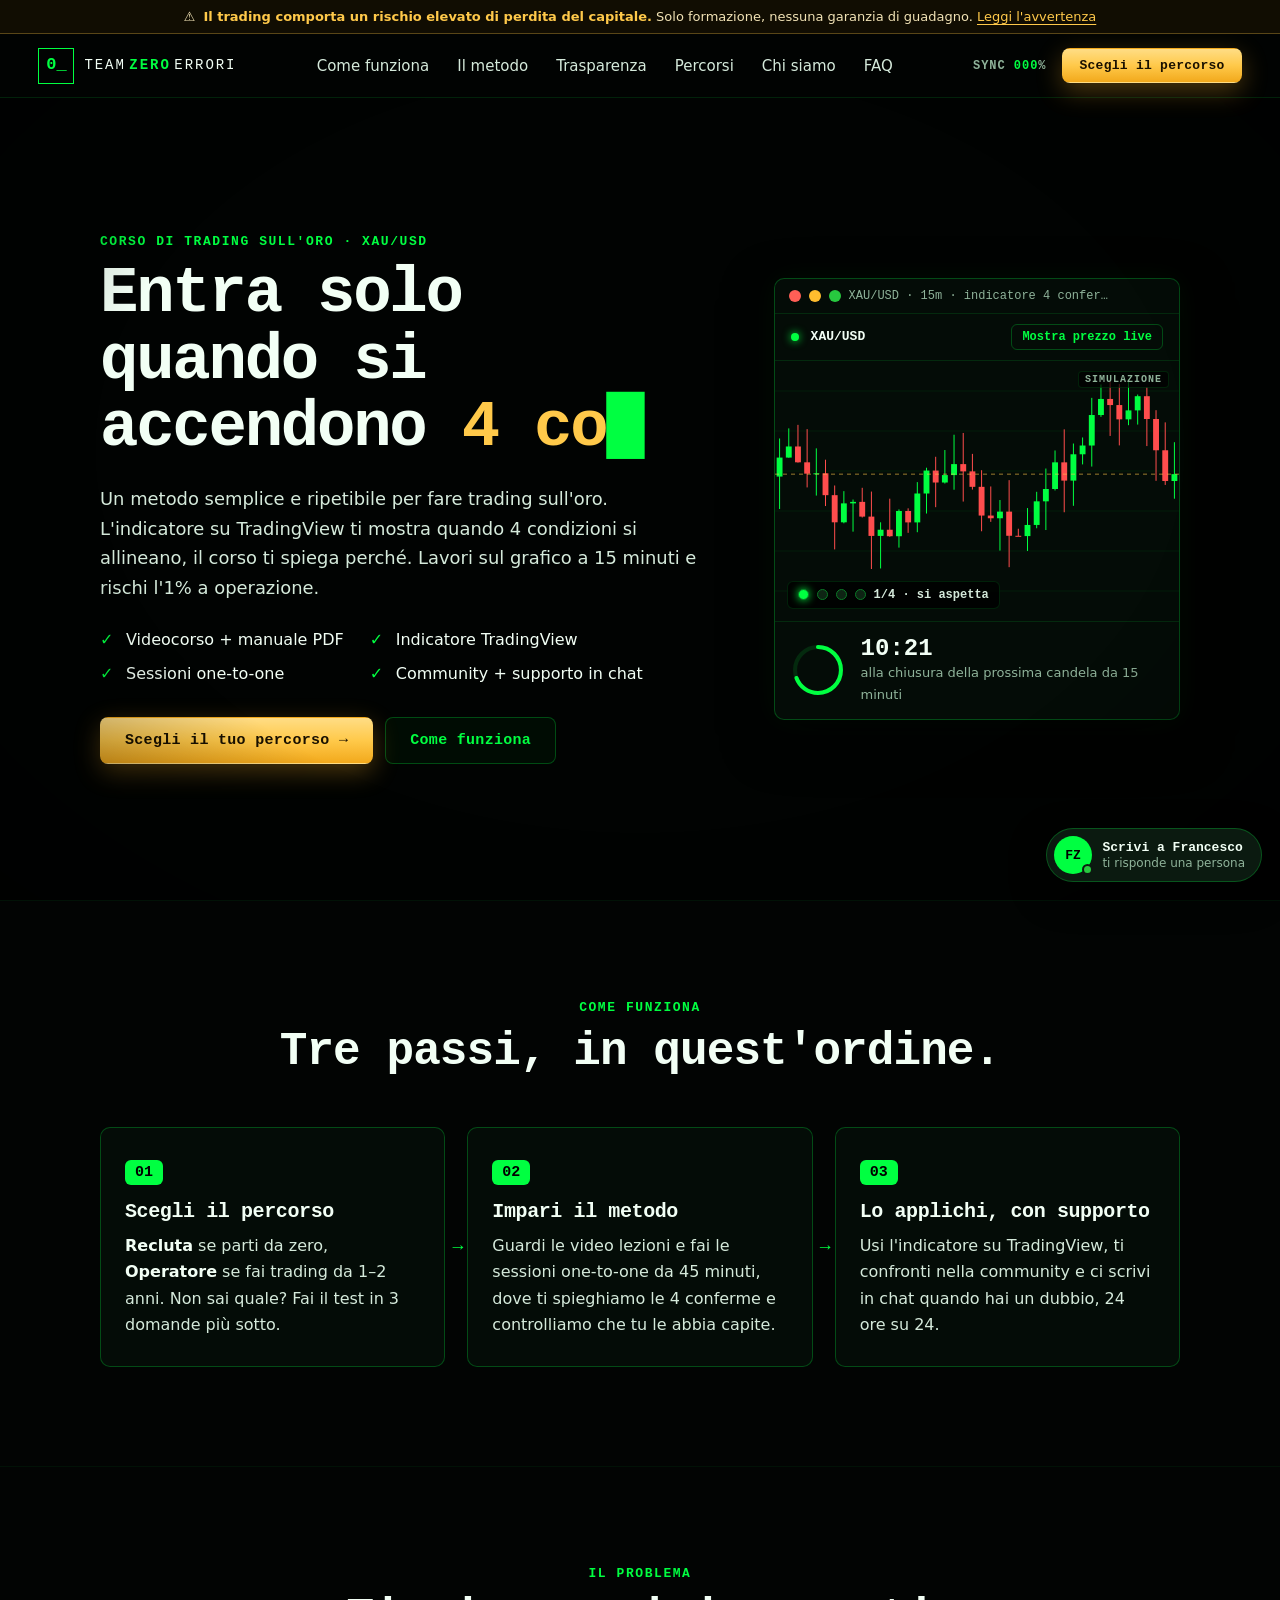
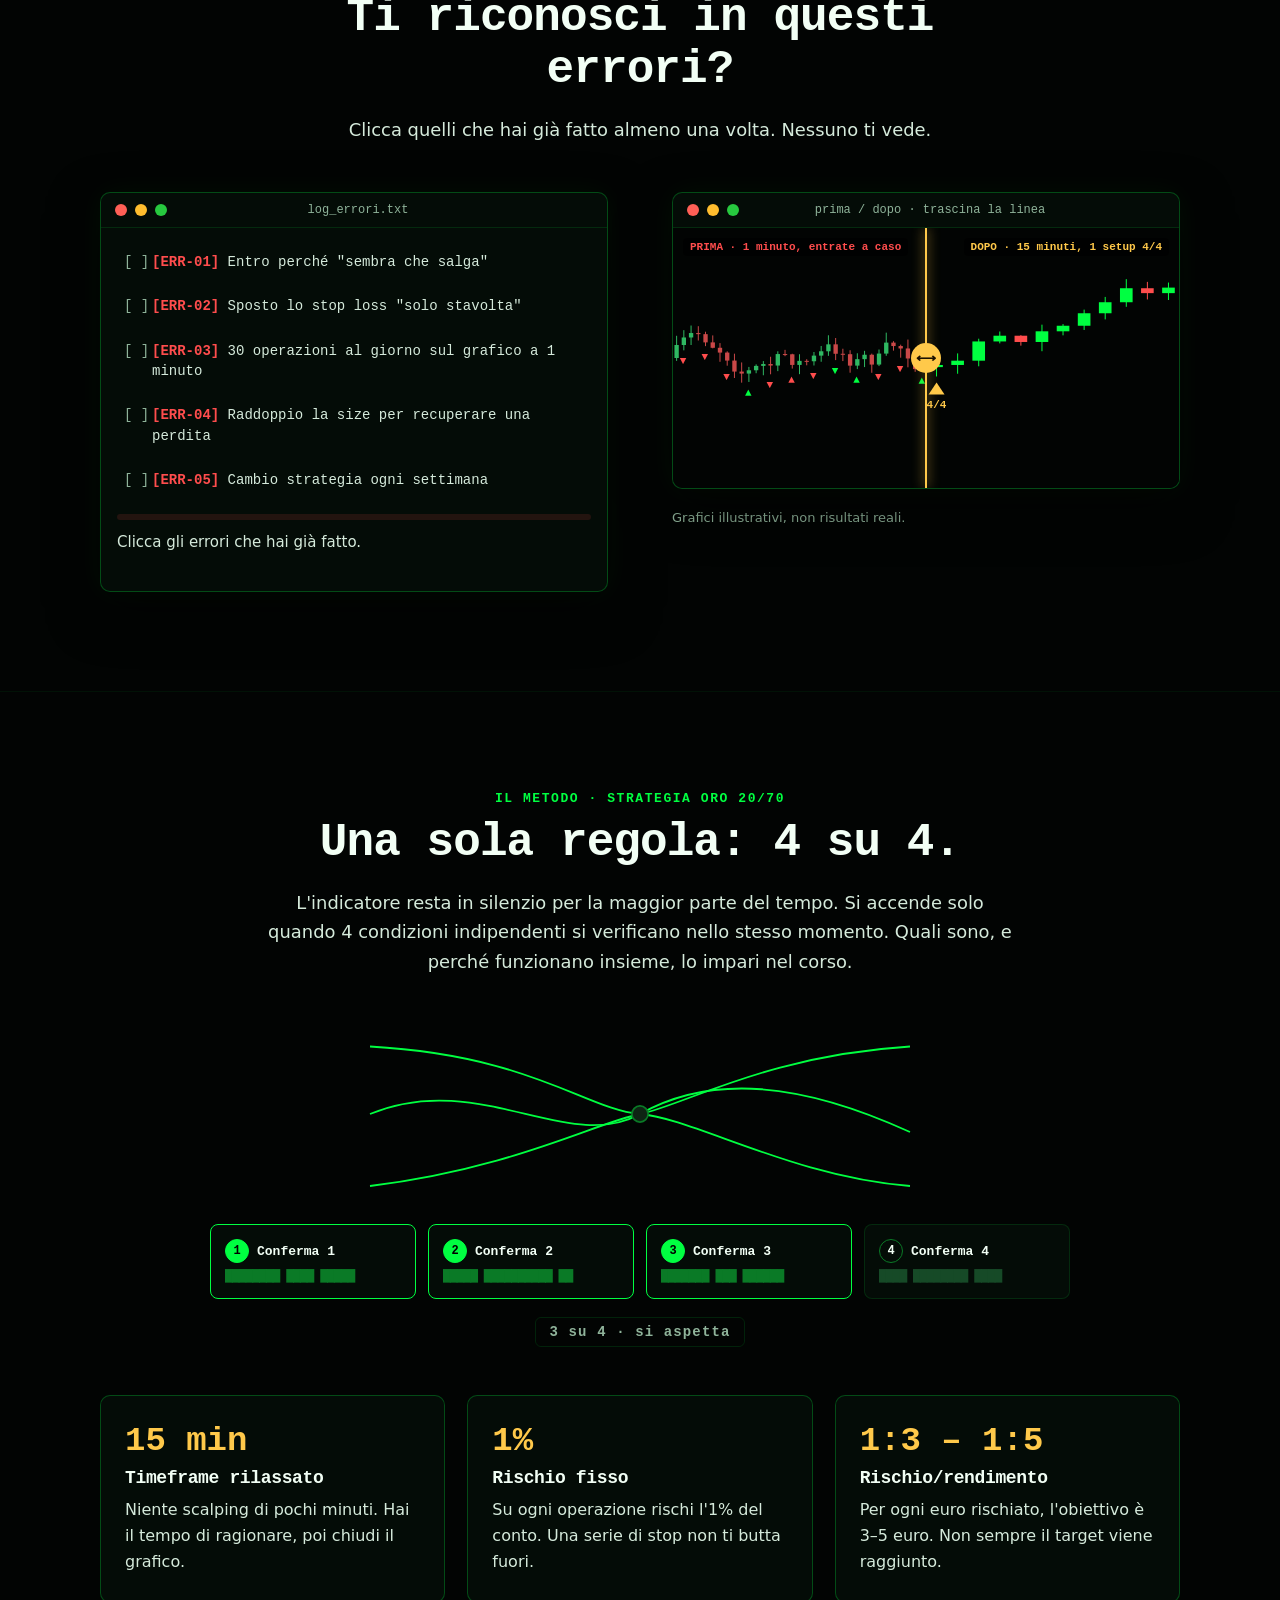
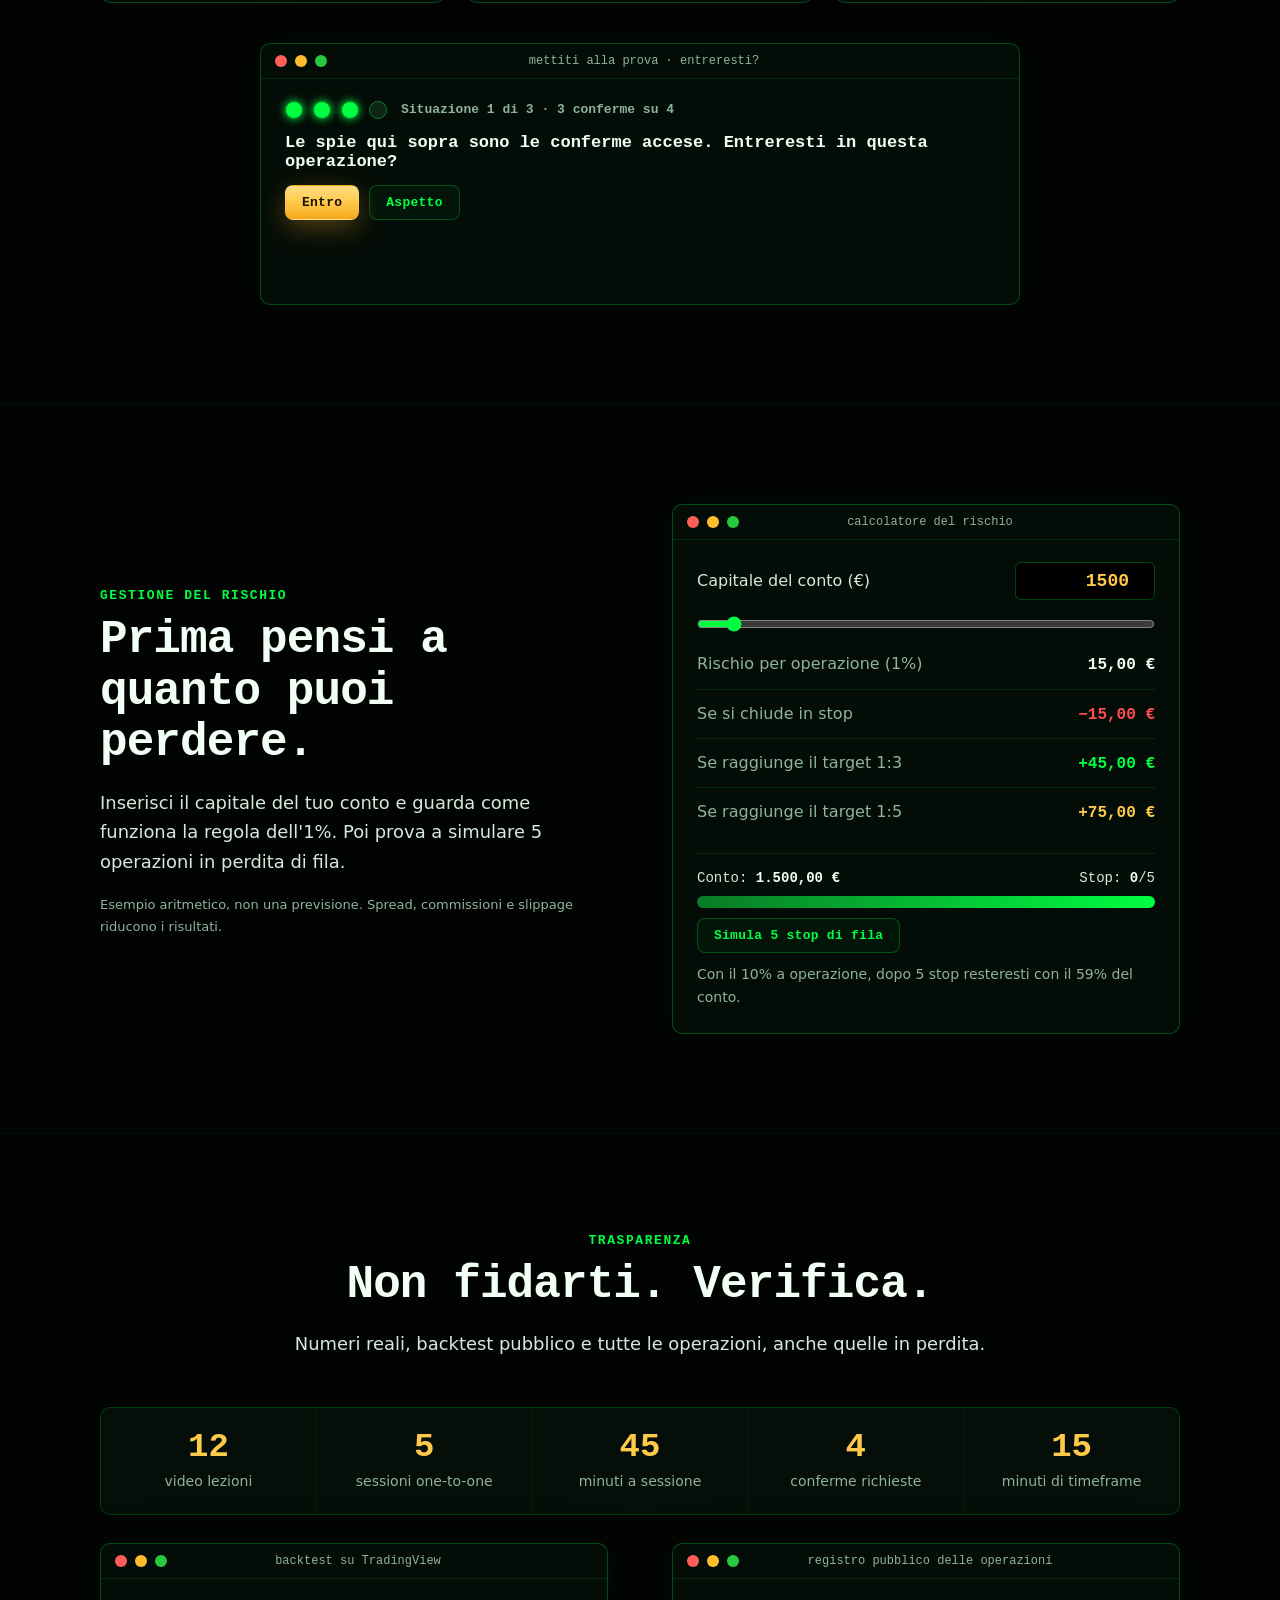
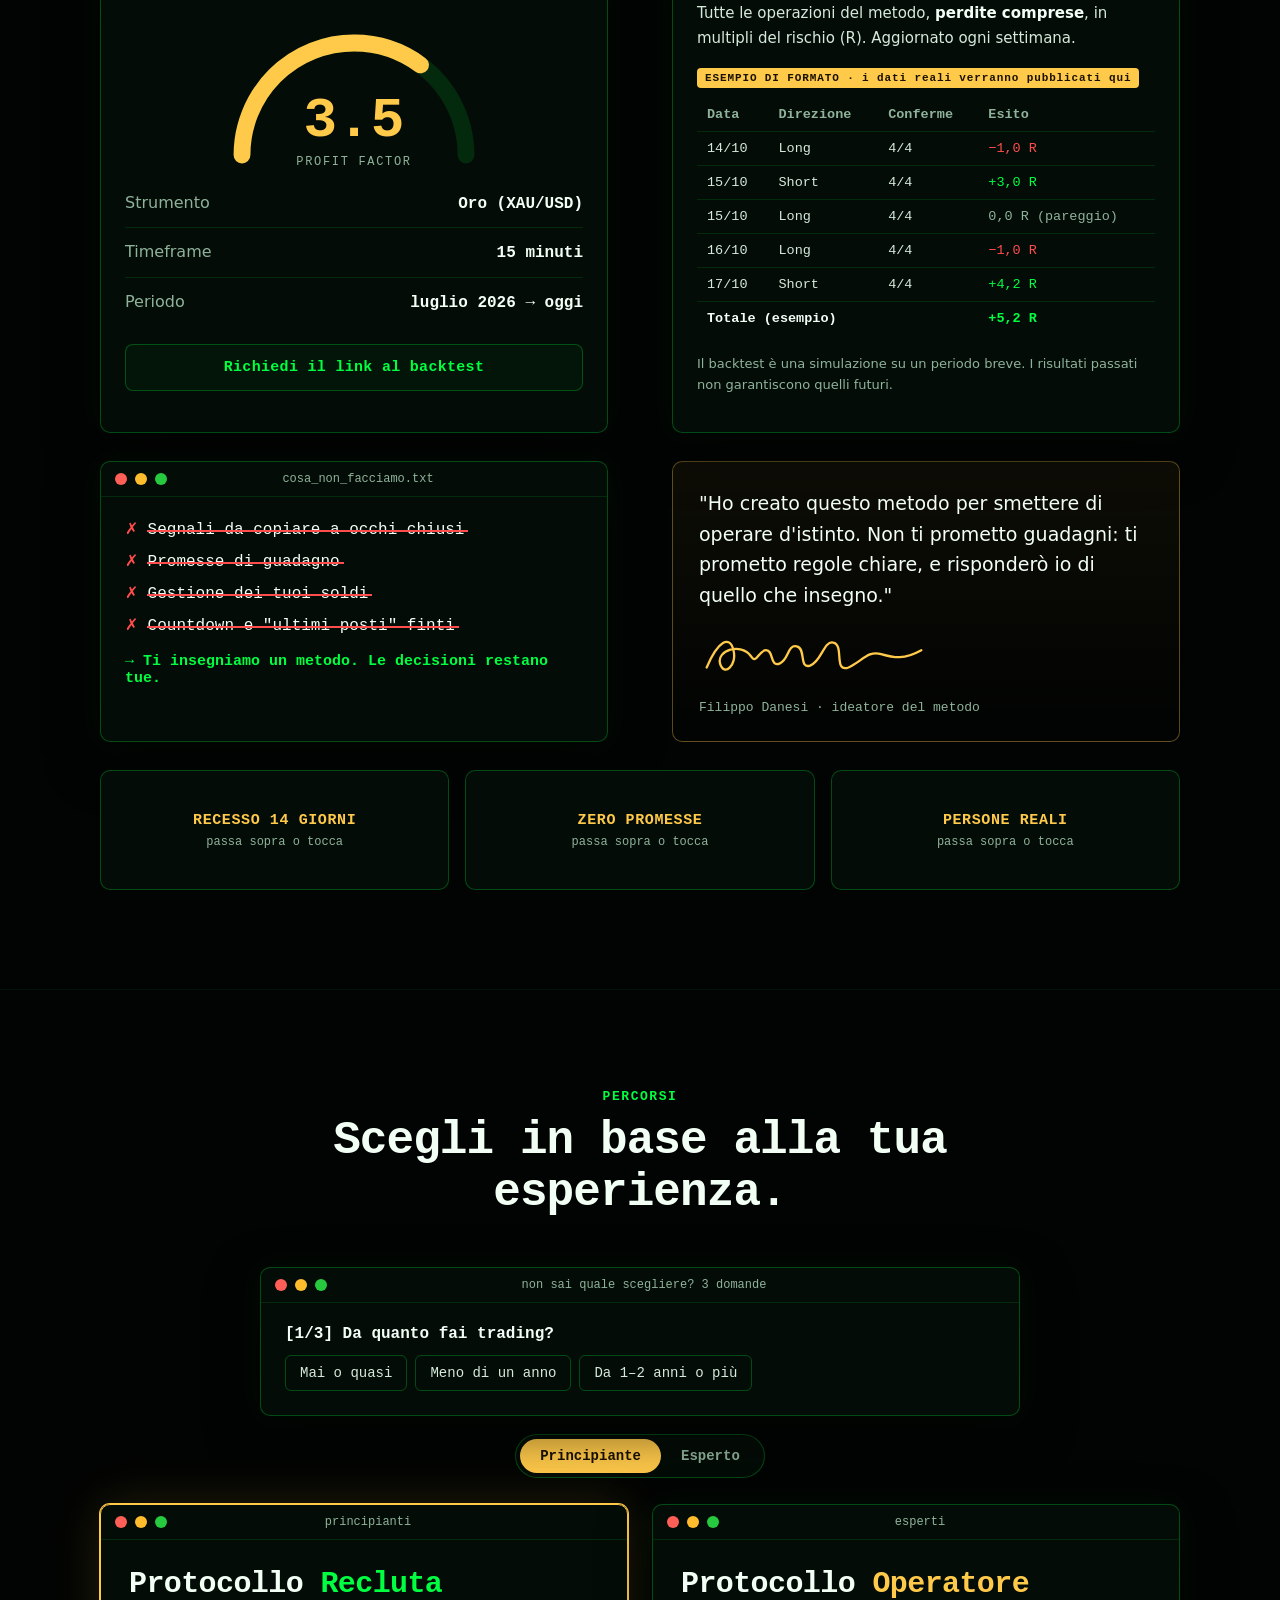
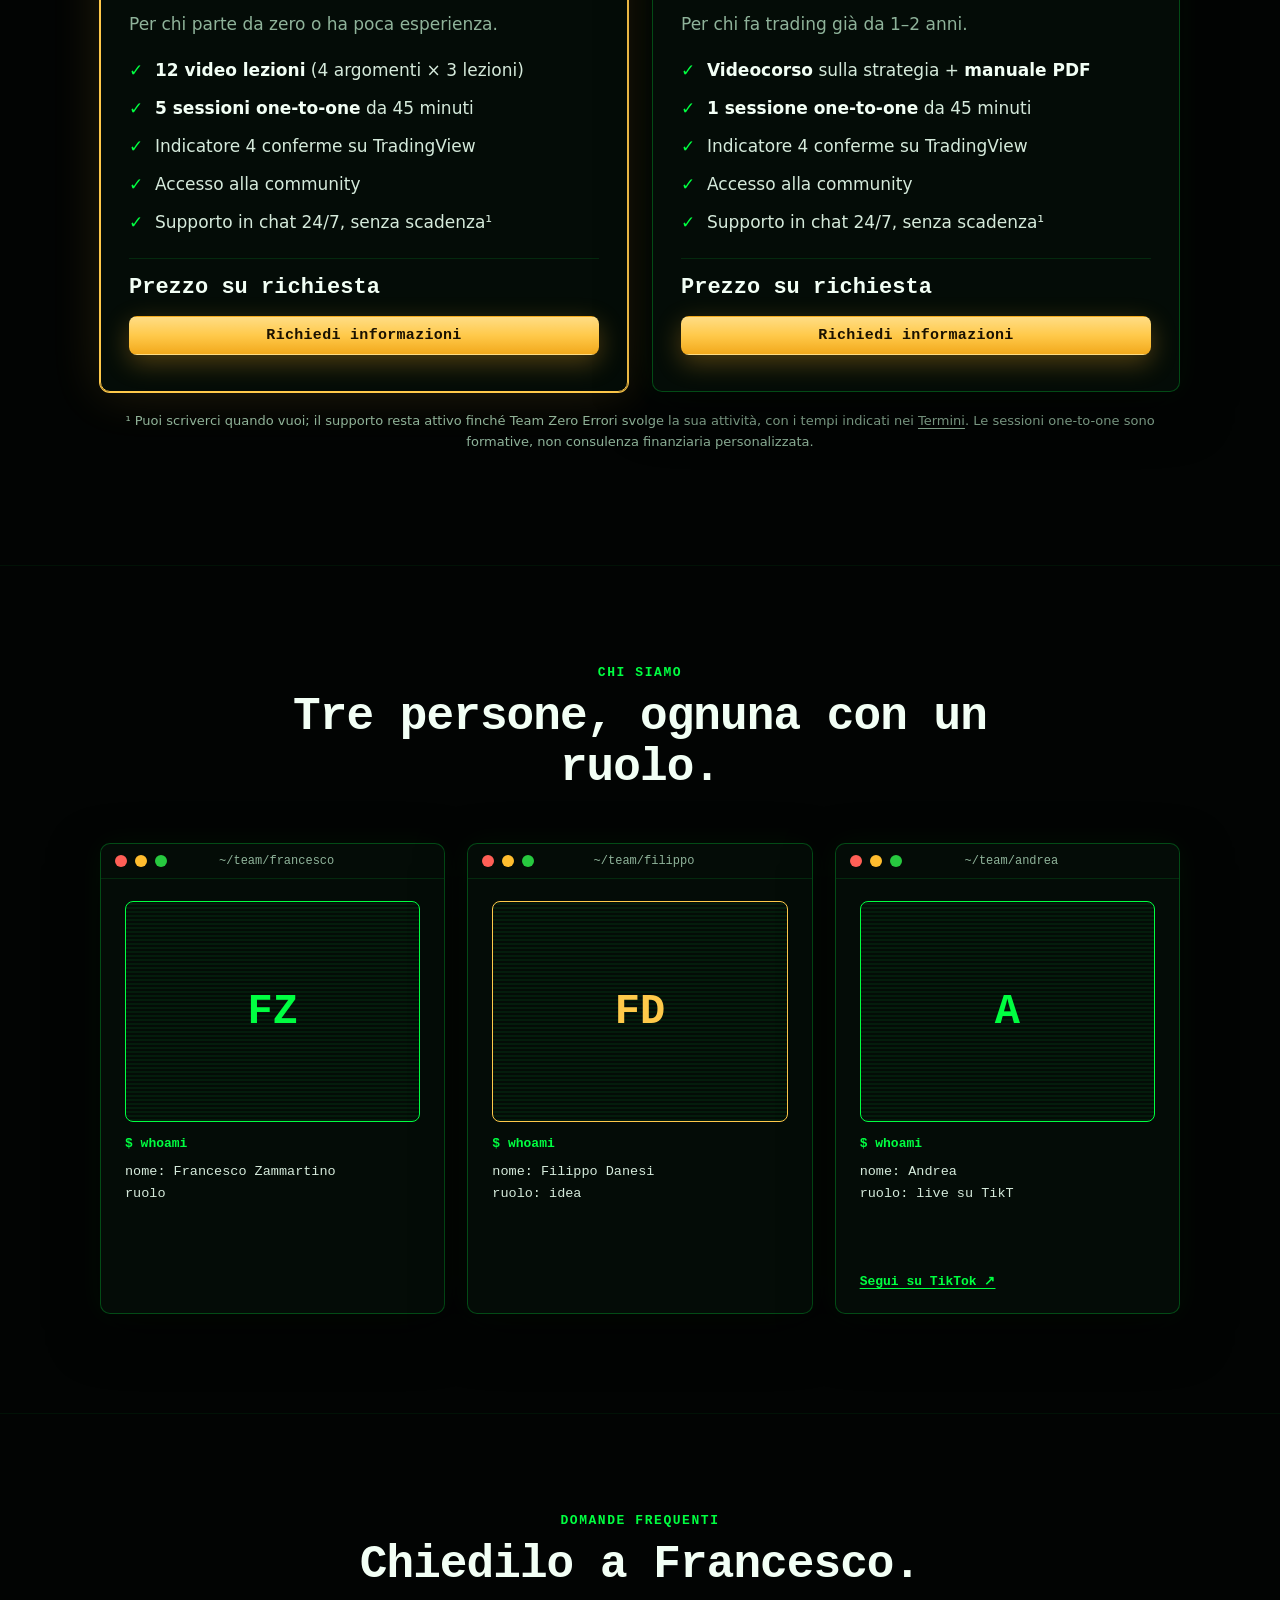
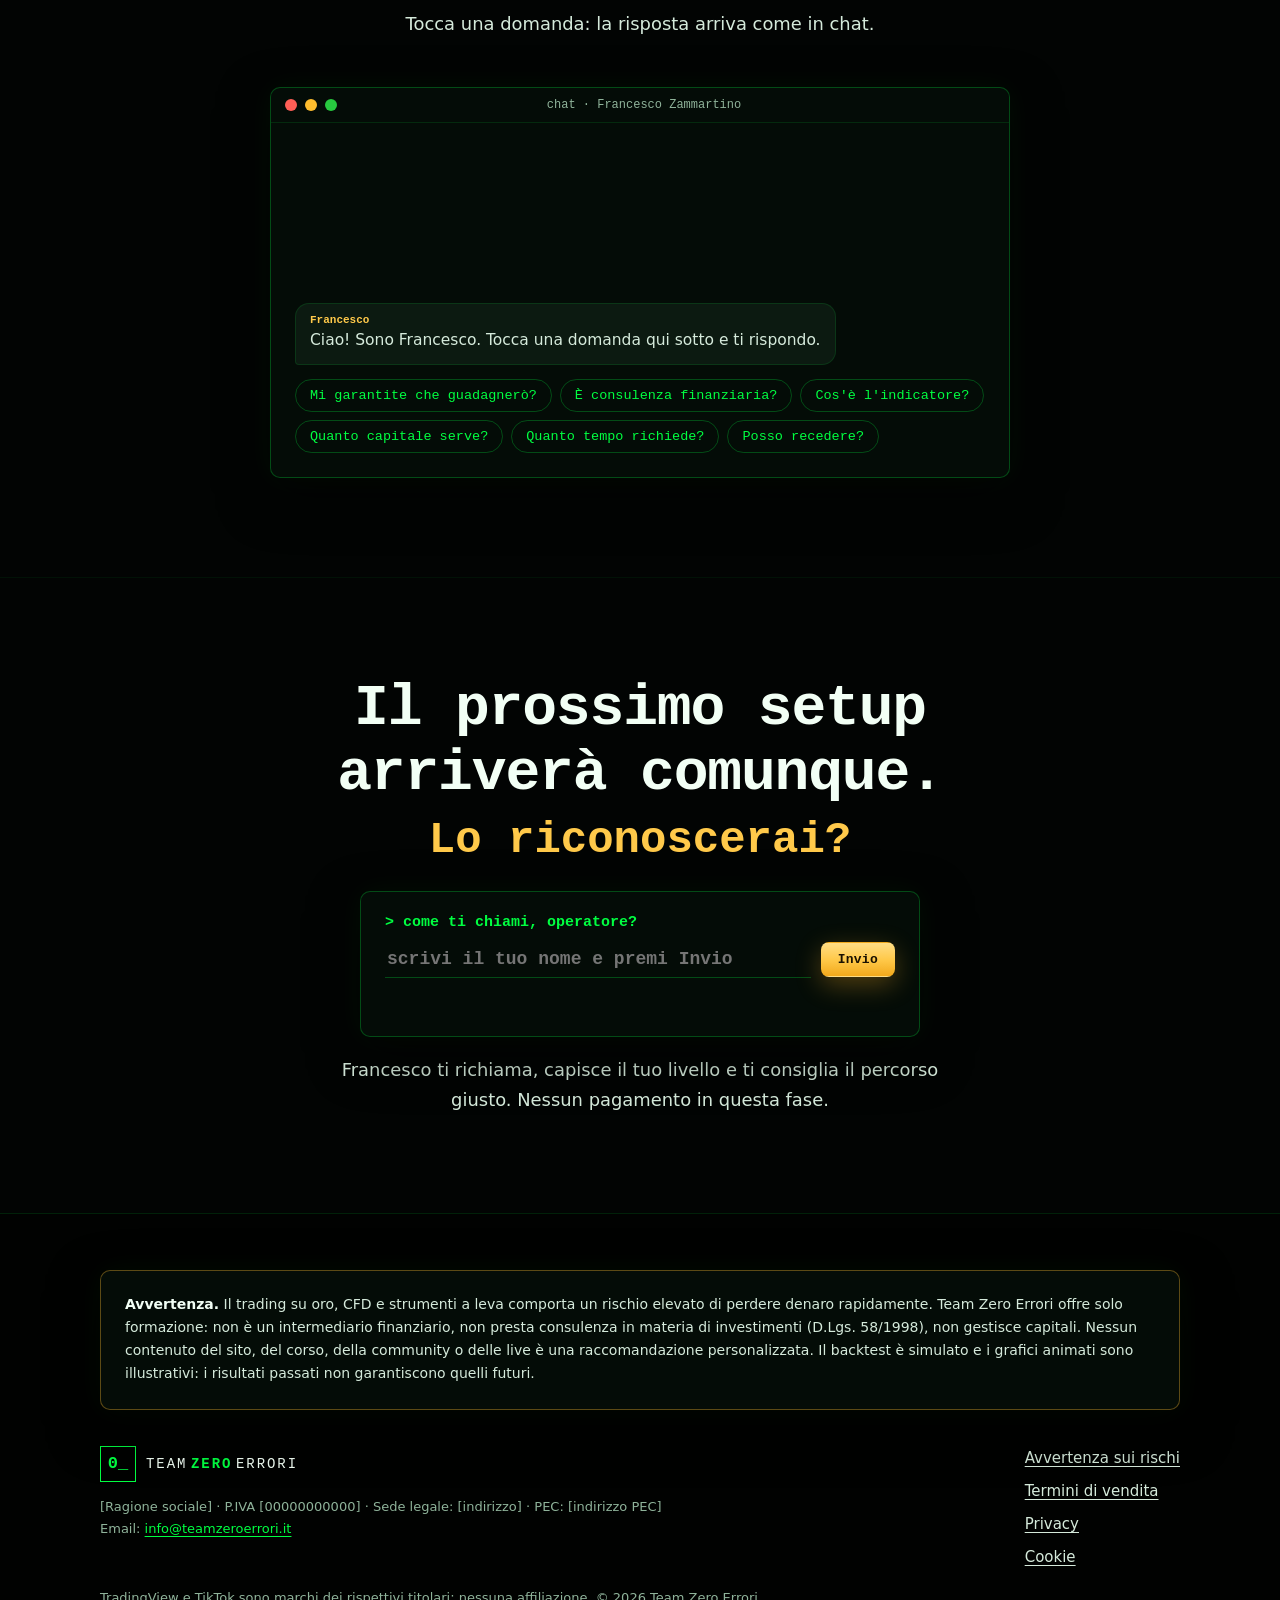
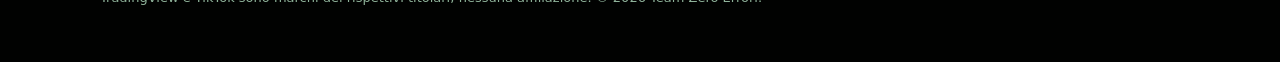
==== commit e8246f89: "Sito v3: tolto il 3D, aggiunte le 24 idee di animazione e credibilità - Hero: grafico a candele con " ====
--- a/index.html
+++ b/index.html
@@ -11,13 +11,11 @@
 <meta property="og:type" content="website">
 <link rel="icon" href="assets/favicon.svg" type="image/svg+xml">
 <link rel="stylesheet" href="assets/css/style.css">
-<link rel="modulepreload" href="assets/vendor/three.module.min.js">
 </head>
 <body class="is-booting">
 
 <a class="skip-link" href="#main">Salta al contenuto</a>
 
-<!-- avvio rapido stile terminale (si vede una sola volta per sessione) -->
 <div id="boot" aria-hidden="true">
   <div class="boot-inner">
     <pre id="boot-log"></pre>
@@ -26,8 +24,7 @@
 </div>
 
 <canvas id="matrix" aria-hidden="true"></canvas>
-<canvas id="scene3d" aria-hidden="true"></canvas>
-<div class="crt" aria-hidden="true"></div>
+<div class="vignette" aria-hidden="true"></div>
 
 <div class="riskbar" role="note">
   <span aria-hidden="true">⚠</span>
@@ -43,12 +40,17 @@
     <ul class="nav-links">
       <li><a href="#come-funziona">Come funziona</a></li>
       <li><a href="#metodo">Il metodo</a></li>
+      <li><a href="#trasparenza">Trasparenza</a></li>
       <li><a href="#percorsi">Percorsi</a></li>
       <li><a href="#team">Chi siamo</a></li>
       <li><a href="#faq">FAQ</a></li>
     </ul>
   </nav>
-  <a href="#percorsi" class="btn btn-gold btn-sm">Scegli il percorso</a>
+  <div class="nav-right">
+    <span class="sync-n" aria-hidden="true">SYNC <b id="sync-n">000</b>%</span>
+    <a href="#percorsi" class="btn btn-gold btn-sm" data-magnetic>Scegli il percorso</a>
+  </div>
+  <div class="sync" aria-hidden="true"><span id="sync"></span></div>
 </header>
 
 <main id="main">
@@ -58,7 +60,7 @@
   <div class="wrap hero-grid">
     <div class="hero-copy">
       <p class="eyebrow">Corso di trading sull'oro · XAU/USD</p>
-      <h1 class="hero-title">Entra solo quando si accendono <span class="gold">4 conferme.</span></h1>
+      <h1 class="hero-title" id="hero-title" aria-label="Entra solo quando si accendono 4 conferme.">Entra solo quando si accendono <span class="gold">4 conferme.</span></h1>
       <p class="hero-sub">
         Un metodo semplice e ripetibile per fare trading sull'oro. L'indicatore su TradingView ti mostra quando 4 condizioni si allineano, il corso ti spiega perché. Lavori sul grafico a 15 minuti e rischi l'1% a operazione.
       </p>
@@ -69,24 +71,35 @@
         <li>Community + supporto in chat</li>
       </ul>
       <div class="cta-row">
-        <a href="#percorsi" class="btn btn-gold">Scegli il tuo percorso →</a>
+        <a href="#percorsi" class="btn btn-gold" data-magnetic>Scegli il tuo percorso →</a>
         <a href="#come-funziona" class="btn btn-ghost">Come funziona</a>
       </div>
     </div>
 
     <div class="hero-side">
-      <div class="term term-confirm">
-        <div class="term-bar"><i></i><i></i><i></i><span>indicatore 4 conferme · XAU/USD 15m</span></div>
-        <div class="term-body">
-          <ol class="confirms" id="hero-confirms">
-            <li><span class="led"></span>Conferma 1 <b>attesa</b></li>
-            <li><span class="led"></span>Conferma 2 <b>attesa</b></li>
-            <li><span class="led"></span>Conferma 3 <b>attesa</b></li>
-            <li><span class="led"></span>Conferma 4 <b>attesa</b></li>
-          </ol>
-          <div class="signal" id="hero-signal"><span class="signal-state">IN ATTESA</span></div>
-          <p class="term-note">Esempio animato. Finché manca una conferma, non si opera.</p>
-        </div>
+      <div class="term chart-card">
+        <div class="term-bar"><i></i><i></i><i></i><span>XAU/USD · 15m · indicatore 4 conferme</span></div>
+        <div class="ticker">
+          <span class="tk-dot" aria-hidden="true"></span>
+          <span class="tk-sym">XAU/USD</span>
+          <span id="tk-live" class="tk-live"><button type="button" class="tk-btn" id="tk-btn">Mostra prezzo live</button></span>
+        </div>
+        <div class="chart-wrap">
+          <canvas id="chart" height="260" aria-hidden="true"></canvas>
+          <span class="chart-tag">SIMULAZIONE</span>
+          <div class="chart-hud" id="chart-hud" aria-hidden="true">
+            <span class="led"></span><span class="led"></span><span class="led"></span><span class="led"></span>
+            <span class="hud-state" id="chart-state">0/4 · si aspetta</span>
+          </div>
+        </div>
+        <div class="clock">
+          <svg class="ring" viewBox="0 0 80 80" aria-hidden="true"><circle class="ring-bg" cx="40" cy="40" r="34"/><circle class="ring-fg" id="clock-ring" cx="40" cy="40" r="34" stroke-dasharray="213.6" stroke-dashoffset="0"/></svg>
+          <div>
+            <div class="clock-t" id="clock">--:--</div>
+            <p>alla chiusura della prossima candela da 15 minuti</p>
+          </div>
+        </div>
+        <p class="tk-note" id="tk-note" hidden>Il prezzo live viene caricato da TradingView, un servizio esterno che può usare cookie. <button type="button" class="link-btn" id="tk-ok">Carica</button> · <button type="button" class="link-btn" id="tk-no">Annulla</button></p>
       </div>
     </div>
   </div>
@@ -97,13 +110,13 @@
   <div class="wrap">
     <div class="head" data-reveal>
       <p class="eyebrow">Come funziona</p>
-      <h2>Tre passi, in quest'ordine.</h2>
+      <h2 data-scramble>Tre passi, in quest'ordine.</h2>
     </div>
     <ol class="steps">
       <li class="step" data-reveal>
         <span class="step-n">01</span>
         <h3>Scegli il percorso</h3>
-        <p><b>Recluta</b> se parti da zero, <b>Operatore</b> se fai trading da 1–2 anni. Non sai quale? Ti aiutiamo noi a scegliere.</p>
+        <p><b>Recluta</b> se parti da zero, <b>Operatore</b> se fai trading da 1–2 anni. Non sai quale? Fai il test in 3 domande più sotto.</p>
       </li>
       <li class="step" data-reveal>
         <span class="step-n">02</span>
@@ -119,13 +132,51 @@
   </div>
 </section>
 
+<!-- ================= PROBLEMA ================= -->
+<section id="problema" class="section">
+  <div class="wrap">
+    <div class="head" data-reveal>
+      <p class="eyebrow">Il problema</p>
+      <h2 data-scramble>Ti riconosci in questi errori?</h2>
+      <p class="lead">Clicca quelli che hai già fatto almeno una volta. Nessuno ti vede.</p>
+    </div>
+    <div class="two-col prob-grid">
+      <div class="term" data-reveal>
+        <div class="term-bar"><i></i><i></i><i></i><span>log_errori.txt</span></div>
+        <ul class="errlog" id="errlog">
+          <li><button type="button" aria-pressed="false"><span class="t">[ERR-01]</span> Entro perché "sembra che salga"</button></li>
+          <li><button type="button" aria-pressed="false"><span class="t">[ERR-02]</span> Sposto lo stop loss "solo stavolta"</button></li>
+          <li><button type="button" aria-pressed="false"><span class="t">[ERR-03]</span> 30 operazioni al giorno sul grafico a 1 minuto</button></li>
+          <li><button type="button" aria-pressed="false"><span class="t">[ERR-04]</span> Raddoppio la size per recuperare una perdita</button></li>
+          <li><button type="button" aria-pressed="false"><span class="t">[ERR-05]</span> Cambio strategia ogni settimana</button></li>
+        </ul>
+        <div class="err-meter"><div class="err-bar"><span id="err-bar"></span></div><p id="err-msg">Clicca gli errori che hai già fatto.</p></div>
+      </div>
+      <div data-reveal>
+        <div class="term">
+          <div class="term-bar"><i></i><i></i><i></i><span>prima / dopo · trascina la linea</span></div>
+          <div class="ba" id="ba">
+            <canvas class="ba-a" id="ba-a" aria-hidden="true"></canvas>
+            <canvas class="ba-b" id="ba-b" aria-hidden="true"></canvas>
+            <span class="ba-lbl ba-l">PRIMA · 1 minuto, entrate a caso</span>
+            <span class="ba-lbl ba-r">DOPO · 15 minuti, 1 setup 4/4</span>
+            <div class="ba-line" id="ba-line"></div>
+            <input type="range" min="0" max="100" value="50" id="ba-r" aria-label="Confronta prima e dopo">
+          </div>
+        </div>
+        <p class="fine">Grafici illustrativi, non risultati reali.</p>
+      </div>
+    </div>
+  </div>
+</section>
+
 <!-- ================= IL METODO ================= -->
 <section id="metodo" class="section">
   <div class="wrap">
     <div class="head" data-reveal>
       <p class="eyebrow">Il metodo · Strategia Oro 20/70</p>
-      <h2>Una sola regola: <span class="gold">4 su 4</span>, altrimenti niente.</h2>
-      <p class="lead">L'indicatore resta in silenzio per la maggior parte del tempo. Si accende solo quando 4 condizioni indipendenti si verificano nello stesso momento. Quali sono le 4 conferme, e perché funzionano insieme, lo impari nel corso.</p>
+      <h2 data-scramble>Una sola regola: 4 su 4.</h2>
+      <p class="lead">L'indicatore resta in silenzio per la maggior parte del tempo. Si accende solo quando 4 condizioni indipendenti si verificano nello stesso momento. Quali sono, e perché funzionano insieme, lo impari nel corso.</p>
     </div>
 
     <div class="metodo-visual" id="metodo-visual" data-reveal>
@@ -137,29 +188,30 @@
         <circle class="cross-pt" cx="300" cy="100" r="9"/>
       </svg>
       <ol class="conf-grid">
-        <li class="conf"><span class="conf-n">1</span><span>Conferma 1</span></li>
-        <li class="conf"><span class="conf-n">2</span><span>Conferma 2</span></li>
-        <li class="conf"><span class="conf-n">3</span><span>Conferma 3</span></li>
-        <li class="conf"><span class="conf-n">4</span><span>Conferma 4</span></li>
+        <li class="conf" tabindex="0"><b><span class="conf-n">1</span> Conferma 1</b><span class="bar">████████ ████ █████</span><span class="lock">🔒 riservata agli iscritti</span></li>
+        <li class="conf" tabindex="0"><b><span class="conf-n">2</span> Conferma 2</b><span class="bar">█████ ██████████ ██</span><span class="lock">🔒 riservata agli iscritti</span></li>
+        <li class="conf" tabindex="0"><b><span class="conf-n">3</span> Conferma 3</b><span class="bar">███████ ███ ██████</span><span class="lock">🔒 riservata agli iscritti</span></li>
+        <li class="conf" tabindex="0"><b><span class="conf-n">4</span> Conferma 4</b><span class="bar">████ ████████ ████</span><span class="lock">🔒 riservata agli iscritti</span></li>
       </ol>
       <p class="cross-label" id="cross-label">0 su 4 · si aspetta</p>
     </div>
 
     <div class="facts">
-      <div class="fact" data-reveal>
-        <span class="fact-v">15 min</span>
-        <h3>Timeframe rilassato</h3>
-        <p>Niente scalping di pochi minuti. Hai il tempo di ragionare, poi chiudi il grafico.</p>
-      </div>
-      <div class="fact" data-reveal>
-        <span class="fact-v">1%</span>
-        <h3>Rischio fisso</h3>
-        <p>Su ogni operazione rischi l'1% del conto. Una serie di stop non ti butta fuori.</p>
-      </div>
-      <div class="fact" data-reveal>
-        <span class="fact-v">1:3 – 1:5</span>
-        <h3>Rapporto rischio/rendimento</h3>
-        <p>Per ogni euro rischiato, l'obiettivo è 3–5 euro. Non sempre il target viene raggiunto.</p>
+      <div class="fact" data-reveal><span class="fact-v">15 min</span><h3>Timeframe rilassato</h3><p>Niente scalping di pochi minuti. Hai il tempo di ragionare, poi chiudi il grafico.</p></div>
+      <div class="fact" data-reveal><span class="fact-v">1%</span><h3>Rischio fisso</h3><p>Su ogni operazione rischi l'1% del conto. Una serie di stop non ti butta fuori.</p></div>
+      <div class="fact" data-reveal><span class="fact-v">1:3 – 1:5</span><h3>Rischio/rendimento</h3><p>Per ogni euro rischiato, l'obiettivo è 3–5 euro. Non sempre il target viene raggiunto.</p></div>
+    </div>
+
+    <div class="term game" id="game" data-reveal>
+      <div class="term-bar"><i></i><i></i><i></i><span>mettiti alla prova · entreresti?</span></div>
+      <div class="term-body">
+        <div class="game-top">
+          <div class="game-leds" id="game-leds"><span class="led"></span><span class="led"></span><span class="led"></span><span class="led"></span></div>
+          <span class="game-n" id="game-n">Situazione 1 di 3</span>
+        </div>
+        <p class="game-q">Le spie qui sopra sono le conferme accese. Entreresti in questa operazione?</p>
+        <div class="game-btns"><button type="button" class="btn btn-gold btn-sm" data-a="in">Entro</button><button type="button" class="btn btn-ghost btn-sm" data-a="wait">Aspetto</button></div>
+        <p class="game-fb" id="game-fb" aria-live="polite"></p>
       </div>
     </div>
   </div>
@@ -170,8 +222,8 @@
   <div class="wrap two-col">
     <div data-reveal>
       <p class="eyebrow">Gestione del rischio</p>
-      <h2>Prima pensi a quanto puoi perdere.</h2>
-      <p class="lead">Inserisci il capitale del tuo conto e guarda come funziona la regola dell'1%.</p>
+      <h2 data-scramble>Prima pensi a quanto puoi perdere.</h2>
+      <p class="lead">Inserisci il capitale del tuo conto e guarda come funziona la regola dell'1%. Poi prova a simulare 5 operazioni in perdita di fila.</p>
       <p class="fine">Esempio aritmetico, non una previsione. Spread, commissioni e slippage riducono i risultati.</p>
     </div>
     <div class="term" data-reveal>
@@ -187,43 +239,96 @@
           <div><dt>Se si chiude in stop</dt><dd class="red" id="o-loss">−15,00 €</dd></div>
           <div><dt>Se raggiunge il target 1:3</dt><dd class="g" id="o-t3">+45,00 €</dd></div>
           <div><dt>Se raggiunge il target 1:5</dt><dd class="gold" id="o-t5">+75,00 €</dd></div>
-          <div><dt>Dopo 5 stop di fila</dt><dd id="o-stress">1.426,49 €</dd></div>
         </dl>
-      </div>
-    </div>
-  </div>
-</section>
-
-<!-- ================= BACKTEST ================= -->
-<section id="backtest" class="section">
-  <div class="wrap two-col">
-    <div class="term term-bt" data-reveal>
-      <div class="term-bar"><i></i><i></i><i></i><span>backtest su TradingView</span></div>
-      <div class="term-body">
-        <div class="gauge">
-          <svg viewBox="0 0 200 120" aria-hidden="true">
-            <path class="gauge-bg" d="M20,110 A80,80 0 0 1 180,110"/>
-            <path class="gauge-fg" id="gauge-fg" d="M20,110 A80,80 0 0 1 180,110"/>
-          </svg>
-          <div class="gauge-val"><span data-count="3.5" data-decimals="1">0.0</span><small>Profit Factor</small></div>
-        </div>
-        <dl class="specs">
-          <div><dt>Strumento</dt><dd>Oro (XAU/USD)</dd></div>
-          <div><dt>Timeframe</dt><dd>15 minuti</dd></div>
-          <div><dt>Periodo</dt><dd>luglio 2026 → oggi</dd></div>
-        </dl>
-        <a class="btn btn-ghost btn-block" id="tv-link" href="#" target="_blank" rel="noopener">Vedi il backtest su TradingView ↗</a>
-      </div>
-    </div>
-    <div data-reveal>
+        <div class="drain">
+          <div class="drain-row"><span>Conto: <b id="d-cap">1.500,00 €</b></span><span>Stop: <b id="d-n">0</b>/5</span></div>
+          <div class="drain-bar"><span id="d-bar"></span></div>
+          <button type="button" class="btn btn-ghost btn-sm" id="d-btn">Simula 5 stop di fila</button>
+          <p class="drain-msg" id="d-msg">Con il 10% a operazione, dopo 5 stop resteresti con il 59% del conto.</p>
+        </div>
+      </div>
+    </div>
+  </div>
+</section>
+
+<!-- ================= TRASPARENZA ================= -->
+<section id="trasparenza" class="section">
+  <div class="wrap">
+    <div class="head" data-reveal>
       <p class="eyebrow">Trasparenza</p>
-      <h2>Non fidarti. <span class="gold">Verifica.</span></h2>
-      <p class="lead">Il backtest del metodo è pubblicato su TradingView. Il Profit Factor è 3.5: nel periodo testato, per ogni euro perso il sistema ne ha guadagnati 3,5.</p>
-      <ul class="plain-list warn">
-        <li>È una <b>simulazione</b>, non il risultato di un conto reale.</li>
-        <li>Il periodo è <b>breve</b>: pochi mesi.</li>
-        <li>I risultati passati <b>non garantiscono</b> quelli futuri.</li>
-      </ul>
+      <h2 data-scramble>Non fidarti. Verifica.</h2>
+      <p class="lead">Numeri reali, backtest pubblico e tutte le operazioni, anche quelle in perdita.</p>
+    </div>
+
+    <div class="stats" id="stats" data-reveal>
+      <div class="stat"><b data-to="12">12</b><span>video lezioni</span></div>
+      <div class="stat"><b data-to="5">5</b><span>sessioni one-to-one</span></div>
+      <div class="stat"><b data-to="45">45</b><span>minuti a sessione</span></div>
+      <div class="stat"><b data-to="4">4</b><span>conferme richieste</span></div>
+      <div class="stat"><b data-to="15">15</b><span>minuti di timeframe</span></div>
+    </div>
+
+    <div class="two-col bt-grid">
+      <div class="term" data-reveal>
+        <div class="term-bar"><i></i><i></i><i></i><span>backtest su TradingView</span></div>
+        <div class="term-body">
+          <div class="gauge">
+            <svg viewBox="0 0 200 120" aria-hidden="true">
+              <path class="gauge-bg" d="M20,110 A80,80 0 0 1 180,110"/>
+              <path class="gauge-fg" id="gauge-fg" d="M20,110 A80,80 0 0 1 180,110"/>
+            </svg>
+            <div class="gauge-val"><span data-count="3.5" data-decimals="1">3.5</span><small>Profit Factor</small></div>
+          </div>
+          <dl class="specs">
+            <div><dt>Strumento</dt><dd>Oro (XAU/USD)</dd></div>
+            <div><dt>Timeframe</dt><dd>15 minuti</dd></div>
+            <div><dt>Periodo</dt><dd>luglio 2026 → oggi</dd></div>
+          </dl>
+          <a class="btn btn-ghost btn-block" id="tv-link" href="#" target="_blank" rel="noopener">Vedi il backtest su TradingView ↗</a>
+        </div>
+      </div>
+      <div class="term tlog-card" data-reveal>
+        <div class="term-bar"><i></i><i></i><i></i><span>registro pubblico delle operazioni</span></div>
+        <div class="term-body">
+          <p class="tlog-intro">Tutte le operazioni del metodo, <b>perdite comprese</b>, in multipli del rischio (R). Aggiornato ogni settimana.</p>
+          <p class="tlog-example" id="tlog-example" hidden>ESEMPIO DI FORMATO · i dati reali verranno pubblicati qui</p>
+          <div class="tlog">
+            <table>
+              <thead><tr><th>Data</th><th>Direzione</th><th>Conferme</th><th>Esito</th></tr></thead>
+              <tbody id="tlog"></tbody>
+              <tfoot><tr><td colspan="3" id="tlog-tot-l">Totale</td><td id="tlog-tot"></td></tr></tfoot>
+            </table>
+          </div>
+          <p class="fine" id="tlog-note">Il backtest è una simulazione su un periodo breve. I risultati passati non garantiscono quelli futuri.</p>
+        </div>
+      </div>
+    </div>
+
+    <div class="two-col trust-grid">
+      <div class="term" data-reveal>
+        <div class="term-bar"><i></i><i></i><i></i><span>cosa_non_facciamo.txt</span></div>
+        <div class="term-body">
+          <ul class="nots" id="nots">
+            <li>Segnali da copiare a occhi chiusi</li>
+            <li>Promesse di guadagno</li>
+            <li>Gestione dei tuoi soldi</li>
+            <li>Countdown e "ultimi posti" finti</li>
+          </ul>
+          <p class="nots-yes">→ Ti insegniamo un metodo. Le decisioni restano tue.</p>
+        </div>
+      </div>
+      <div class="manifesto" id="manifesto" data-reveal>
+        <!-- TODO: testo da far approvare a Filippo e firma reale (SVG) al posto di quella di esempio -->
+        <blockquote>"Ho creato questo metodo per smettere di operare d'istinto. Non ti prometto guadagni: ti prometto regole chiare, e risponderò io di quello che insegno."</blockquote>
+        <svg class="signature" viewBox="0 0 240 70" aria-hidden="true"><path d="M8,48 C20,20 32,14 36,30 C40,46 26,58 22,44 C18,30 44,22 54,36 C60,46 62,30 70,30 C78,30 74,48 84,44 C94,40 92,24 102,26 C112,28 104,50 116,46 C128,42 130,20 140,22 C152,24 140,54 156,48 C170,42 176,30 190,34 C204,38 214,40 232,30"/></svg>
+        <p class="sign-name">Filippo Danesi · ideatore del metodo</p>
+      </div>
+    </div>
+
+    <div class="badges" data-reveal>
+      <div class="badge" tabindex="0"><div class="badge-in"><div class="face"><b>RECESSO 14 GIORNI</b><span>passa sopra o tocca</span></div><div class="face back"><span>Per legge puoi recedere entro 14 giorni, alle condizioni dei <a href="legal/termini.html">Termini</a>.</span></div></div></div>
+      <div class="badge" tabindex="0"><div class="badge-in"><div class="face"><b>ZERO PROMESSE</b><span>passa sopra o tocca</span></div><div class="face back"><span>Nessun guadagno garantito. Diffida di chi te lo promette.</span></div></div></div>
+      <div class="badge" tabindex="0"><div class="badge-in"><div class="face"><b>PERSONE REALI</b><span>passa sopra o tocca</span></div><div class="face back"><span>Nomi, volti e ruoli del team, raggiungibili in chat.</span></div></div></div>
     </div>
   </div>
 </section>
@@ -233,10 +338,26 @@
   <div class="wrap">
     <div class="head" data-reveal>
       <p class="eyebrow">Percorsi</p>
-      <h2>Scegli in base alla tua esperienza.</h2>
-    </div>
-    <div class="plans">
-      <article class="term plan" data-reveal>
+      <h2 data-scramble>Scegli in base alla tua esperienza.</h2>
+    </div>
+
+    <div class="plan-tools" data-reveal>
+      <div class="term quiz">
+        <div class="term-bar"><i></i><i></i><i></i><span>non sai quale scegliere? 3 domande</span></div>
+        <div class="term-body">
+          <p class="quiz-q" id="quiz-q"></p>
+          <div class="quiz-opts" id="quiz-opts"></div>
+          <p class="quiz-res" id="quiz-res" aria-live="polite"></p>
+        </div>
+      </div>
+      <div class="toggle" role="group" aria-label="Livello">
+        <button type="button" aria-pressed="true" data-plan="recluta">Principiante</button>
+        <button type="button" aria-pressed="false" data-plan="operatore">Esperto</button>
+      </div>
+    </div>
+
+    <div class="plans" id="plans">
+      <article class="term plan is-on" id="plan-recluta" data-reveal>
         <div class="term-bar"><i></i><i></i><i></i><span>principianti</span></div>
         <div class="term-body">
           <h3>Protocollo <span class="g">Recluta</span></h3>
@@ -249,10 +370,10 @@
             <li>Supporto in chat 24/7, senza scadenza¹</li>
           </ul>
           <p class="price" data-price="recluta">Prezzo su richiesta</p>
-          <button type="button" class="btn btn-gold btn-block" data-open-form="recluta">Richiedi informazioni</button>
+          <button type="button" class="btn btn-gold btn-block" data-open-form="recluta" data-magnetic>Richiedi informazioni</button>
         </div>
       </article>
-      <article class="term plan" data-reveal>
+      <article class="term plan" id="plan-operatore" data-reveal>
         <div class="term-bar"><i></i><i></i><i></i><span>esperti</span></div>
         <div class="term-body">
           <h3>Protocollo <span class="gold">Operatore</span></h3>
@@ -265,10 +386,16 @@
             <li>Supporto in chat 24/7, senza scadenza¹</li>
           </ul>
           <p class="price" data-price="operatore">Prezzo su richiesta</p>
-          <button type="button" class="btn btn-gold btn-block" data-open-form="operatore">Richiedi informazioni</button>
+          <button type="button" class="btn btn-gold btn-block" data-open-form="operatore" data-magnetic>Richiedi informazioni</button>
         </div>
       </article>
     </div>
+
+    <div class="slots" id="slots" hidden data-reveal>
+      <div class="slot-row" id="slot-row" aria-hidden="true"></div>
+      <p id="slot-text"></p>
+    </div>
+
     <p class="fine center">¹ Puoi scriverci quando vuoi; il supporto resta attivo finché Team Zero Errori svolge la sua attività, con i tempi indicati nei <a href="legal/termini.html">Termini</a>. Le sessioni one-to-one sono formative, non consulenza finanziaria personalizzata.</p>
   </div>
 </section>
@@ -278,81 +405,81 @@
   <div class="wrap">
     <div class="head" data-reveal>
       <p class="eyebrow">Chi siamo</p>
-      <h2>Tre persone, ognuna con un ruolo.</h2>
+      <h2 data-scramble>Tre persone, ognuna con un ruolo.</h2>
     </div>
     <div class="team-grid">
-      <article class="term team-card" data-reveal>
-        <div class="term-body">
-          <div class="avatar" aria-hidden="true">FZ</div>
-          <h3>Francesco Zammartino</h3>
-          <p class="role">CEO · Assistenza clienti</p>
-          <p>È la persona che ti risponde, dalla prima domanda all'ultima sessione.</p>
+      <article class="term dossier" data-reveal data-dossier="nome: Francesco Zammartino|ruolo: CEO · assistenza clienti|compito: risponde a te, dalla prima domanda all'ultima sessione|stato: ● online">
+        <div class="term-bar"><i></i><i></i><i></i><span>~/team/francesco</span></div>
+        <div class="term-body">
+          <div class="photo" data-photo="francesco"><span>FZ</span></div>
+          <p class="prompt-sm">$ whoami</p>
+          <pre class="dossier-out">nome: Francesco Zammartino
+ruolo: CEO · assistenza clienti
+compito: risponde a te, dalla prima domanda all'ultima sessione
+stato: ● online</pre>
         </div>
       </article>
-      <article class="term team-card" data-reveal>
-        <div class="term-body">
-          <div class="avatar gold-av" aria-hidden="true">FD</div>
-          <h3>Filippo Danesi</h3>
-          <p class="role">Ideatore del metodo · Parte tecnica</p>
-          <p>Ha creato la Strategia Oro 20/70 e l'indicatore delle 4 conferme.</p>
+      <article class="term dossier" data-reveal data-dossier="nome: Filippo Danesi|ruolo: ideatore del metodo · parte tecnica|compito: ha creato la Strategia Oro 20/70 e l'indicatore delle 4 conferme|stato: ● online">
+        <div class="term-bar"><i></i><i></i><i></i><span>~/team/filippo</span></div>
+        <div class="term-body">
+          <div class="photo gold-ph" data-photo="filippo"><span>FD</span></div>
+          <p class="prompt-sm">$ whoami</p>
+          <pre class="dossier-out">nome: Filippo Danesi
+ruolo: ideatore del metodo · parte tecnica
+compito: ha creato la Strategia Oro 20/70 e l'indicatore delle 4 conferme
+stato: ● online</pre>
         </div>
       </article>
-      <article class="term team-card" data-reveal>
-        <div class="term-body">
-          <div class="avatar" aria-hidden="true">A</div>
-          <h3>Andrea</h3>
-          <p class="role">Live su TikTok</p>
-          <p>Applica il metodo in diretta su <a href="https://www.tiktok.com/@ildiariodiuntrader" target="_blank" rel="noopener">@ildiariodiuntrader</a>. Le live sono formative: non sono inviti a replicare le operazioni.</p>
+      <article class="term dossier" data-reveal data-dossier="nome: Andrea|ruolo: live su TikTok · @ildiariodiuntrader|compito: applica il metodo in diretta (contenuti formativi)|stato: ● online">
+        <div class="term-bar"><i></i><i></i><i></i><span>~/team/andrea</span></div>
+        <div class="term-body">
+          <div class="photo" data-photo="andrea"><span>A</span></div>
+          <p class="prompt-sm">$ whoami</p>
+          <pre class="dossier-out">nome: Andrea
+ruolo: live su TikTok · @ildiariodiuntrader
+compito: applica il metodo in diretta (contenuti formativi)
+stato: ● online</pre>
+          <a class="tt-link" href="https://www.tiktok.com/@ildiariodiuntrader" target="_blank" rel="noopener">Segui su TikTok ↗</a>
         </div>
       </article>
     </div>
   </div>
 </section>
 
-<!-- ================= FAQ ================= -->
+<!-- ================= FAQ (chat) ================= -->
 <section id="faq" class="section">
   <div class="wrap narrow">
     <div class="head" data-reveal>
       <p class="eyebrow">Domande frequenti</p>
-      <h2>Risposte dirette.</h2>
-    </div>
-    <div class="faq" data-reveal>
-      <details>
-        <summary>Mi garantite che guadagnerò?</summary>
-        <p>No, e diffida di chi lo fa. Il trading comporta un rischio reale di perdere denaro. Ti diamo un metodo con regole chiare, uno strumento per rispettarle e persone che ti seguono.</p>
-      </details>
-      <details>
-        <summary>È consulenza finanziaria?</summary>
-        <p>No. Facciamo formazione: non siamo consulenti finanziari autorizzati, non gestiamo il tuo denaro e non ti diciamo cosa fare sul tuo conto. Le decisioni restano tue.</p>
-      </details>
-      <details>
-        <summary>Cos'è l'indicatore?</summary>
-        <p>È uno script per TradingView che evidenzia quando le 4 condizioni del metodo si verificano insieme. Non opera al posto tuo. Serve un account TradingView: ti aiutiamo noi ad attivarlo.</p>
-      </details>
-      <details>
-        <summary>Quanto capitale serve?</summary>
-        <p>Il metodo ragiona in percentuale (1% per operazione), quindi si adatta a conti diversi. Consigliamo di fare pratica prima su un conto demo e di usare solo denaro che puoi permetterti di perdere.</p>
-      </details>
-      <details>
-        <summary>Quanto tempo richiede?</summary>
-        <p>Lavoriamo sul grafico a 15 minuti: non serve stare davanti allo schermo tutto il giorno.</p>
-      </details>
-      <details>
-        <summary>Posso recedere dopo l'acquisto?</summary>
-        <p>Hai 14 giorni, salvo che tu chieda di accedere subito ai contenuti digitali accettando di perdere il recesso. I dettagli sono nei <a href="legal/termini.html">Termini</a>.</p>
-      </details>
-    </div>
-  </div>
-</section>
-
-<!-- ================= CTA FINALE ================= -->
+      <h2 data-scramble>Chiedilo a Francesco.</h2>
+      <p class="lead">Tocca una domanda: la risposta arriva come in chat.</p>
+    </div>
+    <div class="term chat" data-reveal>
+      <div class="term-bar"><i></i><i></i><i></i><span>chat · Francesco Zammartino</span></div>
+      <div class="term-body">
+        <div class="chat-log" id="chat-log" aria-live="polite"></div>
+        <div class="chat-qs" id="chat-qs"></div>
+      </div>
+    </div>
+  </div>
+</section>
+
+<!-- ================= CHIUSURA ================= -->
 <section id="accesso" class="section final">
   <div class="wrap narrow center" data-reveal>
-    <h2 class="final-title">Il prossimo setup arriverà comunque.<br><span class="gold">Lo riconoscerai?</span></h2>
-    <p class="lead">Lasciaci i tuoi contatti: Francesco ti richiama, capisce il tuo livello e ti consiglia il percorso giusto. Nessun pagamento in questa fase.</p>
-    <div class="cta-row center">
-      <button type="button" class="btn btn-gold btn-lg" data-open-form="">Richiedi informazioni →</button>
-    </div>
+    <h2 class="final-title" data-scramble>Il prossimo setup arriverà comunque.</h2>
+    <p class="final-sub gold">Lo riconoscerai?</p>
+    <div class="term tin">
+      <div class="term-body">
+        <label for="tin-name">&gt; come ti chiami, operatore?</label>
+        <div class="tin-row">
+          <input id="tin-name" autocomplete="given-name" placeholder="scrivi il tuo nome e premi Invio">
+          <button type="button" class="btn btn-gold btn-sm" id="tin-btn" data-magnetic>Invio</button>
+        </div>
+        <p class="tin-out" id="tin-out" aria-live="polite"></p>
+      </div>
+    </div>
+    <p class="lead">Francesco ti richiama, capisce il tuo livello e ti consiglia il percorso giusto. Nessun pagamento in questa fase.</p>
   </div>
 </section>
 
@@ -362,7 +489,7 @@
   <div class="wrap">
     <div class="term term-warn footer-risk">
       <div class="term-body">
-        <p><b>Avvertenza.</b> Il trading su oro, CFD e strumenti a leva comporta un rischio elevato di perdere denaro rapidamente. Team Zero Errori offre solo formazione: non è un intermediario finanziario, non presta consulenza in materia di investimenti (D.Lgs. 58/1998), non gestisce capitali. Nessun contenuto del sito, del corso, della community o delle live è una raccomandazione personalizzata. Il backtest è simulato: i risultati passati non garantiscono quelli futuri.</p>
+        <p><b>Avvertenza.</b> Il trading su oro, CFD e strumenti a leva comporta un rischio elevato di perdere denaro rapidamente. Team Zero Errori offre solo formazione: non è un intermediario finanziario, non presta consulenza in materia di investimenti (D.Lgs. 58/1998), non gestisce capitali. Nessun contenuto del sito, del corso, della community o delle live è una raccomandazione personalizzata. Il backtest è simulato e i grafici animati sono illustrativi: i risultati passati non garantiscono quelli futuri.</p>
       </div>
     </div>
     <div class="footer-grid">
@@ -382,7 +509,13 @@
   </div>
 </footer>
 
-<!-- ================= MODALE ================= -->
+<!-- pulsante chat fisso -->
+<button type="button" class="fab" id="fab" aria-label="Scrivi a Francesco">
+  <span class="fab-av" aria-hidden="true">FZ</span>
+  <span class="fab-txt"><b>Scrivi a Francesco</b><small id="fab-sub">ti risponde una persona</small></span>
+</button>
+
+<!-- modale -->
 <div class="modal" id="modal" role="dialog" aria-modal="true" aria-labelledby="modal-title" hidden>
   <div class="modal-backdrop" data-close></div>
   <div class="term modal-term">
--- a/assets/css/style.css
+++ b/assets/css/style.css
@@ -58,11 +58,9 @@
 .skip-link:focus { left: 12px; top: 12px; }
 
 /* ---------- livelli di sfondo ---------- */
-#matrix, #scene3d { position: fixed; inset: 0; width: 100vw; height: 100vh; pointer-events: none; }
-#matrix { z-index: 0; opacity: .16; }
-#scene3d { z-index: 1; }
+#matrix { position: fixed; inset: 0; width: 100vw; height: 100vh; pointer-events: none; z-index: 0; opacity: .22; }
 main, .footer { position: relative; z-index: 2; }
-.crt {
+.vignette {
   position: fixed; inset: 0; z-index: 50; pointer-events: none;
   background: radial-gradient(ellipse at center, transparent 60%, rgba(0,0,0,.55) 100%);
 }
@@ -109,6 +107,7 @@
 .section { position: relative; padding: clamp(72px, 11vh, 120px) 0; }
 .section + .section { border-top: 1px solid rgba(0,255,65,.06); }
 .two-col { display: grid; grid-template-columns: 1fr 1fr; gap: clamp(28px, 5vw, 64px); align-items: center; }
+.two-col > *, .hero-grid > *, .plans > *, .team-grid > *, .steps > *, .facts > * { min-width: 0; }
 .head { text-align: center; max-width: 760px; margin: 0 auto 48px; }
 .eyebrow { font: 600 13px var(--mono); color: var(--green); letter-spacing: .12em; text-transform: uppercase; margin: 0 0 12px; }
 h1, h2, h3 { color: var(--text-strong); margin: 0; font-family: var(--mono); letter-spacing: -.02em; line-height: 1.12; }
@@ -158,20 +157,6 @@
 .hero-points li { position: relative; padding-left: 26px; font-size: 16px; color: var(--text-strong); }
 .hero-points li::before { content: "✓"; position: absolute; left: 0; color: var(--green); font-weight: 700; }
 
-.confirms { list-style: none; padding: 0; margin: 0 0 14px; display: grid; gap: 10px; }
-.confirms li { display: flex; align-items: center; gap: 12px; padding: 11px 14px; border: 1px solid var(--green-faint); border-radius: 8px; font: 14px var(--mono); color: var(--muted); transition: all .3s var(--ease); }
-.confirms li b { margin-left: auto; font-weight: 400; font-size: 12px; }
-.led { width: 12px; height: 12px; border-radius: 50%; background: #0e2414; border: 1px solid var(--green-dim); flex: none; transition: all .3s; }
-.confirms li.on { color: var(--text-strong); border-color: var(--green-line); background: rgba(0,255,65,.06); }
-.confirms li.on .led { background: var(--green); box-shadow: 0 0 10px var(--green); }
-.confirms li.on b { color: var(--green); }
-.confirms.all li { border-color: rgba(255,201,74,.45); }
-.confirms.all li .led { background: var(--gold); border-color: var(--gold); box-shadow: 0 0 12px var(--gold); }
-.signal { border: 1px dashed var(--green-line); border-radius: 8px; padding: 12px; text-align: center; transition: all .3s; }
-.signal-state { font: 800 18px var(--mono); letter-spacing: .08em; color: var(--muted); }
-.signal.go { border-style: solid; border-color: var(--gold); background: rgba(255,201,74,.08); }
-.signal.go .signal-state { color: var(--gold); }
-
 /* ---------- come funziona ---------- */
 .steps { list-style: none; padding: 0; margin: 0; display: grid; grid-template-columns: repeat(3, 1fr); gap: 22px; }
 .step { position: relative; background: var(--panel); border: 1px solid var(--green-line); border-radius: var(--radius); padding: 28px 24px; }
@@ -188,12 +173,19 @@
 .metodo-visual.all .cl { stroke: var(--gold); }
 .cross-pt { fill: #0e2414; stroke: var(--green-dim); stroke-width: 2; transition: all .4s; }
 .metodo-visual.all .cross-pt { fill: var(--gold); stroke: #fff; }
-.conf-grid { list-style: none; padding: 0; margin: 20px 0 0; display: grid; grid-template-columns: repeat(4, 1fr); gap: 12px; }
-.conf { display: flex; align-items: center; gap: 10px; justify-content: center; padding: 14px; border: 1px solid var(--green-faint); border-radius: 8px; background: var(--panel); font: 14px var(--mono); color: var(--muted); transition: all .4s var(--ease); }
-.conf-n { display: grid; place-items: center; width: 26px; height: 26px; border-radius: 50%; border: 1px solid var(--green-dim); font-weight: 800; }
-.conf.on { color: var(--text-strong); border-color: var(--green); }
+.conf-grid { list-style: none; padding: 0; margin: 20px 0 0; display: grid; grid-template-columns: repeat(4, minmax(0, 1fr)); gap: 12px; }
+.conf { display: grid; gap: 6px; padding: 14px; border: 1px solid var(--green-faint); border-radius: 8px; background: var(--panel); font: 13px var(--mono); color: var(--muted); text-align: left; cursor: help; transition: border-color .4s var(--ease), box-shadow .4s; min-width: 0; }
+.conf b { display: flex; align-items: center; gap: 8px; color: var(--text-strong); font-weight: 700; }
+.conf-n { display: grid; place-items: center; width: 24px; height: 24px; border-radius: 50%; border: 1px solid var(--green-dim); font-size: 12px; transition: all .4s; }
+.conf .bar { color: #164a27; letter-spacing: -1px; overflow: hidden; white-space: nowrap; }
+.conf .lock { display: none; color: var(--gold); }
+.conf:hover .bar, .conf:focus .bar { display: none; }
+.conf:hover .lock, .conf:focus .lock { display: inline; animation: flick .25s steps(2) 2; }
+@keyframes flick { 50% { opacity: .2; } }
+.conf.on { border-color: var(--green); }
 .conf.on .conf-n { background: var(--green); color: #000; border-color: var(--green); }
-.metodo-visual.all .conf { border-color: var(--gold); }
+.conf.on .bar { color: var(--green-dim); }
+.metodo-visual.all .conf { border-color: var(--gold); box-shadow: 0 0 24px rgba(255,201,74,.12); }
 .metodo-visual.all .conf-n { background: var(--gold); border-color: var(--gold); }
 .cross-label { display: inline-block; margin: 18px 0 0; font: 700 14px var(--mono); letter-spacing: .08em; color: var(--muted); border: 1px solid var(--green-faint); border-radius: 6px; padding: 6px 14px; }
 .metodo-visual.all .cross-label { color: #000; background: var(--gold); border-color: var(--gold); }
@@ -212,6 +204,7 @@
 .calc-out > div, .specs > div { display: flex; justify-content: space-between; gap: 12px; padding: 11px 0; border-bottom: 1px solid var(--green-faint); font-size: 16px; }
 .calc-out > div:last-child, .specs > div:last-child { border-bottom: 0; }
 .calc-out dt, .specs dt { color: var(--muted); }
+.calc-out > div, .specs > div { align-items: baseline; }
 .calc-out dd, .specs dd { margin: 0; font: 700 16px var(--mono); color: var(--text-strong); white-space: nowrap; }
 .calc-out dd.g { color: var(--green); }
 .calc-out dd.gold { color: var(--gold); }
@@ -300,7 +293,7 @@
   .hero { min-height: auto; }
   .step:not(:last-child)::after { content: "↓"; right: 50%; top: auto; bottom: -26px; transform: translateX(50%); }
   .steps { gap: 30px; }
-  .conf-grid { grid-template-columns: repeat(2, 1fr); }
+  .conf-grid { grid-template-columns: repeat(2, minmax(0, 1fr)); }
   #backtest .two-col > :first-child { order: 2; }
   .term-bar span { margin-right: 0; }
 }
@@ -319,6 +312,236 @@
 @media (prefers-reduced-motion: reduce) {
   *, *::before, *::after { animation-duration: .001ms !important; animation-iteration-count: 1 !important; transition-duration: .001ms !important; scroll-behavior: auto !important; }
   .js [data-reveal] { opacity: 1; transform: none; }
+}
+
+/* =========================================================
+   v3 — animazioni e moduli di credibilità
+   ========================================================= */
+
+/* ---------- barra SYNC (avanzamento lettura) ---------- */
+.nav-right { display: flex; align-items: center; gap: 16px; }
+.sync-n { font: 600 12px var(--mono); color: var(--muted); letter-spacing: .08em; }
+.sync-n b { color: var(--green); font-variant-numeric: tabular-nums; }
+.sync { position: absolute; left: 0; right: 0; bottom: -1px; height: 2px; background: transparent; }
+.sync span { display: block; height: 100%; width: 0; background: linear-gradient(90deg, var(--green), var(--gold)); box-shadow: 0 0 10px var(--green); }
+
+/* ---------- bottoni oro: riflesso + magnetismo ---------- */
+.btn-gold { position: relative; overflow: hidden; }
+.btn-gold::after { content: ""; position: absolute; top: 0; bottom: 0; width: 40%; left: -60%; background: linear-gradient(100deg, transparent, rgba(255,255,255,.65), transparent); transform: skewX(-20deg); animation: shine 3.4s var(--ease) infinite; pointer-events: none; }
+@keyframes shine { 0%, 60% { left: -60%; } 100% { left: 130%; } }
+[data-magnetic] { --mx: 0px; --my: 0px; translate: var(--mx) var(--my); transition: translate .25s var(--ease), transform .2s var(--ease), box-shadow .2s, background .2s, color .2s; }
+
+/* ---------- transizione glitch delle sezioni ---------- */
+.head { position: relative; }
+.head::after { content: ""; position: absolute; left: 0; right: 0; height: 2px; top: 0; background: linear-gradient(90deg, transparent, var(--green), var(--gold), transparent); opacity: 0; pointer-events: none; }
+.head.in::after { animation: scanwipe .9s var(--ease) .1s; }
+.head.in h2 { animation: rgbsplit .8s steps(6) .1s; }
+@keyframes scanwipe { 0% { top: 0; opacity: 1; } 100% { top: 100%; opacity: 0; } }
+@keyframes rgbsplit { 0%, 100% { text-shadow: none; } 30% { text-shadow: 3px 0 var(--red), -3px 0 var(--green); } 60% { text-shadow: -2px 0 var(--gold), 2px 0 var(--green); } }
+
+/* ---------- hero: titolo digitato ---------- */
+.hero-title .caret { display: inline-block; width: .5em; color: var(--green); animation: blink 1s steps(1) infinite; }
+
+/* ---------- hero: grafico, ticker, countdown ---------- */
+.chart-card { overflow: hidden; }
+.ticker { display: flex; align-items: center; gap: 12px; padding: 10px 16px; border-bottom: 1px solid var(--green-faint); font: 600 13px var(--mono); flex-wrap: wrap; min-height: 46px; }
+.tk-dot { width: 8px; height: 8px; border-radius: 50%; background: var(--green); box-shadow: 0 0 8px var(--green); animation: blink 1.4s steps(1) infinite; }
+.tk-sym { color: var(--text-strong); }
+.tk-live { margin-left: auto; display: flex; align-items: center; min-width: 0; }
+.tk-live iframe { border: 0; width: 220px; height: 46px; display: block; }
+.tk-btn, .link-btn { background: none; border: 1px solid var(--green-line); color: var(--green); font: 600 12px var(--mono); border-radius: 6px; padding: 5px 10px; cursor: pointer; }
+.tk-btn:hover { background: var(--green); color: #000; }
+.link-btn { border: 0; padding: 0; text-decoration: underline; }
+.tk-note { margin: 0; padding: 10px 16px 14px; font-size: 13px; color: var(--muted); border-top: 1px solid var(--green-faint); }
+.chart-wrap { position: relative; }
+#chart { display: block; width: 100%; height: 260px; }
+.chart-tag { position: absolute; top: 10px; right: 10px; font: 600 10px var(--mono); letter-spacing: .1em; color: var(--muted); border: 1px solid var(--green-faint); background: rgba(0,0,0,.7); border-radius: 4px; padding: 2px 6px; }
+.chart-hud { position: absolute; left: 12px; bottom: 12px; display: flex; align-items: center; gap: 8px; font: 600 12px var(--mono); background: rgba(0,0,0,.78); border: 1px solid var(--green-faint); border-radius: 6px; padding: 6px 10px; }
+.led { width: 11px; height: 11px; border-radius: 50%; background: #0e2414; border: 1px solid var(--green-dim); transition: all .25s; flex: none; }
+.led.on { background: var(--green); box-shadow: 0 0 9px var(--green); }
+.all .led { background: var(--gold); border-color: var(--gold); box-shadow: 0 0 10px var(--gold); }
+.hud-state { min-width: 15ch; color: var(--text); }
+.all .hud-state { color: var(--gold); }
+.clock { display: flex; align-items: center; gap: 16px; padding: 14px 16px; border-top: 1px solid var(--green-faint); }
+.ring { width: 54px; height: 54px; flex: none; }
+.ring circle { fill: none; stroke-width: 6; }
+.ring-bg { stroke: rgba(0,255,65,.12); }
+.ring-fg { stroke: var(--green); stroke-linecap: round; transform: rotate(-90deg); transform-origin: 50% 50%; transition: stroke-dashoffset .9s linear; }
+.clock-t { font: 800 24px var(--mono); color: var(--text-strong); font-variant-numeric: tabular-nums; line-height: 1.1; }
+.clock p { margin: 0; font-size: 13px; color: var(--muted); }
+
+/* ---------- problema: log errori + prima/dopo ---------- */
+.prob-grid { align-items: start; }
+.errlog { list-style: none; margin: 0; padding: 14px; display: grid; gap: 4px; }
+.errlog button { width: 100%; text-align: left; background: none; border: 1px solid transparent; border-radius: 6px; color: var(--text); font: 14px/1.45 var(--mono); padding: 9px 10px 9px 36px; position: relative; cursor: pointer; transition: background .2s, border-color .2s; }
+.errlog button::before { content: "[ ]"; position: absolute; left: 8px; color: var(--muted); }
+.errlog button:hover { background: rgba(255,77,77,.06); }
+.errlog button[aria-pressed="true"] { background: rgba(255,77,77,.1); border-color: rgba(255,77,77,.45); color: #ffdada; }
+.errlog button[aria-pressed="true"]::before { content: "[x]"; color: var(--red); }
+.errlog .t { color: var(--red); font-weight: 700; }
+.err-meter { padding: 0 16px 16px; }
+.err-bar { height: 6px; border-radius: 3px; background: rgba(255,77,77,.12); overflow: hidden; }
+.err-bar span { display: block; height: 100%; width: 0; background: var(--red); box-shadow: 0 0 10px var(--red); transition: width .4s var(--ease); }
+.err-meter p { margin: 10px 0 0; font-size: 15px; min-height: 3em; }
+.ba { position: relative; height: 260px; overflow: hidden; border-radius: 0 0 var(--radius) var(--radius); }
+.ba canvas { position: absolute; inset: 0; width: 100%; height: 100%; display: block; }
+.ba-b { clip-path: inset(0 0 0 50%); }
+.ba-line { position: absolute; top: 0; bottom: 0; left: 50%; width: 2px; margin-left: -1px; background: var(--gold); box-shadow: 0 0 12px var(--gold); pointer-events: none; }
+.ba-line::after { content: "⟷"; position: absolute; top: 50%; left: 50%; transform: translate(-50%, -50%); width: 30px; height: 30px; border-radius: 50%; background: var(--gold); color: #1a1100; display: grid; place-items: center; font: 700 14px var(--mono); }
+.ba-lbl { position: absolute; top: 10px; z-index: 2; font: 600 11px var(--mono); padding: 3px 7px; border-radius: 4px; background: rgba(0,0,0,.78); }
+.ba-l { left: 10px; color: var(--red); } .ba-r { right: 10px; color: var(--gold); }
+.ba input { position: absolute; inset: 0; width: 100%; height: 100%; margin: 0; opacity: 0; cursor: ew-resize; z-index: 3; }
+
+/* ---------- metodo: mini-gioco ---------- */
+.game { max-width: 760px; margin: 40px auto 0; }
+.game-top { display: flex; align-items: center; gap: 14px; flex-wrap: wrap; }
+.game-leds { display: flex; gap: 10px; }
+.game-leds .led { width: 18px; height: 18px; }
+.game-n { font: 600 13px var(--mono); color: var(--muted); }
+.game-q { font: 700 17px var(--mono); color: var(--text-strong); margin: 14px 0; }
+.game-btns { display: flex; gap: 10px; flex-wrap: wrap; }
+.game-fb { margin: 14px 0 0; min-height: 3em; font-size: 15.5px; }
+.game-fb.ok { color: var(--green); } .game-fb.ko { color: var(--red); }
+
+/* ---------- rischio: simulatore 5 stop ---------- */
+.drain { display: grid; gap: 10px; margin-top: 16px; padding-top: 16px; border-top: 1px solid var(--green-faint); }
+.drain-row { display: flex; justify-content: space-between; gap: 10px; font: 14px var(--mono); flex-wrap: wrap; }
+.drain-row b { font-variant-numeric: tabular-nums; }
+.drain-bar { height: 12px; border-radius: 6px; background: rgba(255,77,77,.15); overflow: hidden; }
+.drain-bar span { display: block; height: 100%; width: 100%; background: linear-gradient(90deg, var(--green-dim), var(--green)); transition: width .45s var(--ease); }
+.drain .btn { justify-self: start; }
+.drain-msg { margin: 0; font-size: 14px; color: var(--muted); }
+
+/* ---------- trasparenza ---------- */
+.stats { display: grid; grid-template-columns: repeat(5, minmax(0, 1fr)); gap: 1px; background: var(--green-faint); border: 1px solid var(--green-faint); border-radius: var(--radius); overflow: hidden; margin-bottom: 28px; }
+.stat { background: var(--panel-solid); padding: 20px 12px; text-align: center; min-width: 0; }
+.stat b { display: block; font: 800 34px var(--mono); color: var(--gold); font-variant-numeric: tabular-nums; }
+.stat span { font-size: 14px; color: var(--muted); }
+.bt-grid { align-items: stretch; }
+.tlog-intro { margin: 0 0 10px; font-size: 15px; }
+.tlog-example { margin: 0 0 10px; font: 700 11px var(--mono); letter-spacing: .08em; color: #1a1100; background: var(--gold); border-radius: 4px; padding: 4px 8px; display: inline-block; }
+.tlog-example[hidden] { display: none; }
+.tlog { overflow-x: auto; }
+.tlog table { width: 100%; border-collapse: collapse; font: 13.5px var(--mono); font-variant-numeric: tabular-nums; }
+.tlog th, .tlog td { padding: 9px 10px; text-align: left; border-bottom: 1px solid var(--green-faint); white-space: nowrap; }
+.tlog th { color: var(--muted); font-weight: 600; }
+.tlog tbody tr { opacity: 0; transform: translateX(-10px); transition: opacity .45s, transform .45s var(--ease); }
+.tlog tbody tr.in { opacity: 1; transform: none; }
+.tlog .pos { color: var(--green); } .tlog .neg { color: var(--red); } .tlog .be { color: var(--muted); }
+.tlog tfoot td { color: var(--text-strong); font-weight: 700; border-bottom: 0; }
+.trust-grid { margin-top: 28px; align-items: stretch; }
+.nots { list-style: none; margin: 0; padding: 0; display: grid; gap: 12px; font: 16px var(--mono); }
+.nots li { position: relative; width: max-content; max-width: 100%; color: var(--text-strong); }
+.nots li::before { content: "✗ "; color: var(--red); }
+.nots li::after { content: ""; position: absolute; left: 1.4em; right: -4px; top: 55%; height: 2px; background: var(--red); transform: scaleX(0); transform-origin: left; transition: transform .5s var(--ease); }
+.nots.go li::after { transform: scaleX(1); }
+.nots.go li:nth-child(2)::after { transition-delay: .3s; } .nots.go li:nth-child(3)::after { transition-delay: .6s; } .nots.go li:nth-child(4)::after { transition-delay: .9s; }
+.nots-yes { margin: 18px 0 0; color: var(--green); font: 600 15px var(--mono); }
+.manifesto { display: grid; align-content: center; gap: 10px; padding: 26px; border: 1px solid rgba(255,201,74,.35); border-radius: var(--radius); background: linear-gradient(180deg, rgba(255,201,74,.05), transparent); }
+.manifesto blockquote { margin: 0; font-size: clamp(17px, 1.5vw, 19px); color: var(--text-strong); line-height: 1.6; }
+.signature { width: 230px; max-width: 100%; height: 70px; }
+.signature path { fill: none; stroke: var(--gold); stroke-width: 2.4; stroke-linecap: round; stroke-linejoin: round; stroke-dasharray: 900; stroke-dashoffset: 900; }
+.manifesto.go .signature path { animation: draw 2.4s var(--ease) forwards; }
+@keyframes draw { to { stroke-dashoffset: 0; } }
+.sign-name { margin: 0; font: 13px var(--mono); color: var(--muted); }
+.badges { display: grid; grid-template-columns: repeat(3, minmax(0, 1fr)); gap: 16px; margin-top: 28px; }
+.badge { perspective: 700px; min-height: 120px; outline-offset: 4px; }
+.badge-in { position: relative; height: 100%; min-height: 120px; transform-style: preserve-3d; transition: transform .7s var(--ease); }
+.badge:hover .badge-in, .badge:focus .badge-in, .badge.flip .badge-in { transform: rotateY(180deg); }
+.face { position: absolute; inset: 0; backface-visibility: hidden; -webkit-backface-visibility: hidden; border: 1px solid var(--green-line); border-radius: var(--radius); padding: 16px; display: grid; place-content: center; text-align: center; gap: 6px; background: var(--panel); }
+.face b { font: 800 15px var(--mono); color: var(--gold); letter-spacing: .04em; }
+.face span { font-size: 14px; }
+.face:not(.back) span { color: var(--muted); font: 12px var(--mono); }
+.back { transform: rotateY(180deg); background: #0c1f13; }
+
+/* ---------- percorsi: quiz, interruttore, card ---------- */
+.plan-tools { display: grid; gap: 18px; justify-items: center; margin-bottom: 26px; }
+.quiz { width: min(760px, 100%); }
+.quiz-q { margin: 0 0 12px; font: 700 16px var(--mono); color: var(--text-strong); }
+.quiz-opts { display: flex; flex-wrap: wrap; gap: 8px; }
+.quiz-opts button { font: 14px var(--mono); color: var(--text); background: transparent; border: 1px solid var(--green-line); border-radius: 6px; padding: 9px 14px; cursor: pointer; transition: background .2s, color .2s; }
+.quiz-opts button:hover, .quiz-opts button:focus-visible { background: var(--green); color: #000; }
+.quiz-res { margin: 12px 0 0; font-size: 16px; }
+.quiz-res:empty { display: none; }
+.toggle { display: inline-flex; border: 1px solid var(--green-line); border-radius: 999px; padding: 4px; background: var(--panel); }
+.toggle button { font: 700 14px var(--mono); border: 0; background: transparent; color: var(--muted); padding: 9px 20px; border-radius: 999px; cursor: pointer; transition: background .3s var(--ease), color .3s; }
+.toggle button[aria-pressed="true"] { background: var(--gold); color: #1a1100; }
+.plan { transition: border-color .4s, box-shadow .4s, opacity .4s, transform .4s var(--ease); }
+.plan.is-on { border-color: var(--gold); box-shadow: 0 0 0 1px var(--gold), 0 0 50px rgba(255,201,74,.14); }
+.plan.is-match::before { content: "◆ CONSIGLIATO PER TE"; position: absolute; top: -12px; left: 22px; z-index: 2; background: var(--gold); color: #000; font: 800 11px var(--mono); letter-spacing: .1em; padding: 4px 10px; border-radius: 4px; }
+.plans.swap .plan.is-on { animation: swapIn .5s var(--ease); }
+@keyframes swapIn { from { opacity: .3; transform: translateY(8px); filter: blur(3px); } to { opacity: 1; transform: none; filter: none; } }
+.slots { max-width: 560px; margin: 26px auto 0; display: grid; gap: 10px; text-align: center; }
+.slots[hidden] { display: none; }
+.slot-row { display: flex; gap: 6px; }
+.slot { flex: 1; height: 24px; border-radius: 5px; border: 1px solid var(--green-line); }
+.slot.taken { background: repeating-linear-gradient(45deg, #183322 0 6px, #0f2318 6px 12px); border-color: var(--green-faint); }
+.slot.free { background: rgba(0,255,65,.16); border-color: var(--green); animation: blink 2s steps(1) infinite; }
+.slots p { margin: 0; font: 14px var(--mono); }
+
+/* ---------- team: dossier ---------- */
+.dossier .term-body { display: grid; gap: 10px; }
+.photo { width: 100%; aspect-ratio: 4 / 3; max-width: 100%; border: 1px solid var(--green); border-radius: 8px; display: grid; place-items: center; position: relative; overflow: hidden; background: repeating-linear-gradient(0deg, rgba(0,255,65,.07) 0 2px, transparent 2px 4px); font: 800 42px var(--mono); color: var(--green); }
+.photo img { position: absolute; inset: 0; width: 100%; height: 100%; object-fit: cover; filter: grayscale(.3) contrast(1.05); }
+.photo::after { content: ""; position: absolute; left: 0; right: 0; height: 30%; top: -30%; background: linear-gradient(transparent, rgba(0,255,65,.22), transparent); animation: scan 2.8s linear infinite; pointer-events: none; }
+@keyframes scan { to { top: 100%; } }
+.photo:hover { animation: glitch .3s steps(2) 2; }
+@keyframes glitch { 33% { transform: translate(-2px, 1px); filter: hue-rotate(60deg); } 66% { transform: translate(2px, -1px); } }
+.gold-ph { border-color: var(--gold); color: var(--gold); }
+.prompt-sm { margin: 4px 0 0; font: 600 13px var(--mono); color: var(--green); }
+.dossier-out { margin: 0; font: 13.5px/1.6 var(--mono); white-space: pre-wrap; color: var(--text); min-height: 7.5em; }
+.tt-link { font: 600 13px var(--mono); }
+
+/* ---------- FAQ in chat ---------- */
+.chat .term-body { display: grid; gap: 14px; }
+.chat-log { display: grid; gap: 8px; min-height: 220px; align-content: end; }
+.msg { max-width: 85%; padding: 10px 14px; border-radius: 14px; font-size: 15.5px; animation: pop .3s var(--ease); }
+.msg.me { justify-self: end; background: #173a25; color: var(--text-strong); border-bottom-right-radius: 4px; }
+.msg.him { justify-self: start; background: #0c1a11; border: 1px solid var(--green-faint); border-bottom-left-radius: 4px; }
+.msg.him small { display: block; font: 600 11px var(--mono); color: var(--gold); margin-bottom: 2px; }
+@keyframes pop { from { opacity: 0; transform: translateY(6px) scale(.98); } to { opacity: 1; transform: none; } }
+.typing { display: inline-flex; gap: 4px; padding: 4px 2px; }
+.typing i { width: 7px; height: 7px; border-radius: 50%; background: var(--muted); animation: bounce 1s infinite; }
+.typing i:nth-child(2) { animation-delay: .15s; } .typing i:nth-child(3) { animation-delay: .3s; }
+@keyframes bounce { 50% { transform: translateY(-4px); opacity: .5; } }
+.chat-qs { display: flex; flex-wrap: wrap; gap: 8px; }
+.chat-qs button { font: 13.5px var(--mono); color: var(--green); background: transparent; border: 1px solid var(--green-line); border-radius: 999px; padding: 8px 14px; cursor: pointer; transition: background .2s, color .2s, opacity .2s; }
+.chat-qs button:hover { background: var(--green); color: #000; }
+.chat-qs button.asked { opacity: .45; }
+
+/* ---------- chiusura: input terminale ---------- */
+.final-sub { font: 800 clamp(26px, 3.6vw, 44px) var(--mono); margin: 8px 0 26px; }
+.tin { text-align: left; max-width: 560px; margin: 0 auto; }
+.tin label { display: block; font: 600 15px var(--mono); color: var(--green); margin-bottom: 10px; }
+.tin-row { display: flex; align-items: center; gap: 10px; }
+.tin input { flex: 1; min-width: 0; background: transparent; border: 0; border-bottom: 1px solid var(--green-line); color: var(--gold); font: 700 18px var(--mono); padding: 8px 2px; caret-color: var(--gold); }
+.tin input:focus { outline: none; border-color: var(--gold); }
+.tin-out { margin: 12px 0 0; min-height: 1.6em; font: 14px var(--mono); white-space: pre-wrap; }
+
+/* ---------- pulsante chat fisso ---------- */
+.fab { position: fixed; z-index: 70; right: max(18px, env(safe-area-inset-right, 0px)); bottom: calc(18px + env(safe-area-inset-bottom, 0px)); display: inline-flex; align-items: center; gap: 10px; padding: 7px 16px 7px 7px; border-radius: 999px; background: #0b1a10; border: 1px solid var(--green-line); color: var(--text-strong); cursor: pointer; box-shadow: 0 12px 34px rgba(0,0,0,.6); font-family: var(--sans); text-align: left; transition: transform .25s var(--ease), border-color .25s; }
+.fab:hover { transform: translateY(-3px); border-color: var(--green); }
+.fab-av { width: 38px; height: 38px; border-radius: 50%; display: grid; place-items: center; background: var(--green); color: #000; font: 800 13px var(--mono); position: relative; flex: none; }
+.fab-av::after { content: ""; position: absolute; right: -1px; bottom: -1px; width: 11px; height: 11px; border-radius: 50%; background: #27c93f; border: 2px solid #0b1a10; animation: blink 1.6s steps(1) infinite; }
+.fab-txt b { display: block; font: 700 13px var(--mono); }
+.fab-txt small { color: var(--muted); font-size: 12px; }
+
+@media (max-width: 900px) {
+  .stats { grid-template-columns: repeat(2, minmax(0, 1fr)); }
+  .stat:last-child { grid-column: span 2; }
+  .badges { grid-template-columns: minmax(0, 1fr); }
+  .sync-n { display: none; }
+  .plans .plan:not(.is-on) { display: none; }
+}
+@media (max-width: 520px) {
+  .fab-txt { display: none; }
+  .fab { padding: 7px; }
+  .ba { height: 220px; }
+}
+@media (prefers-reduced-motion: reduce) {
+  .tlog tbody tr { opacity: 1; transform: none; }
+  .signature path { stroke-dashoffset: 0; }
+  .nots li::after { transform: scaleX(1); }
 }
 
 /* ---------------- pagine legali ---------------- */
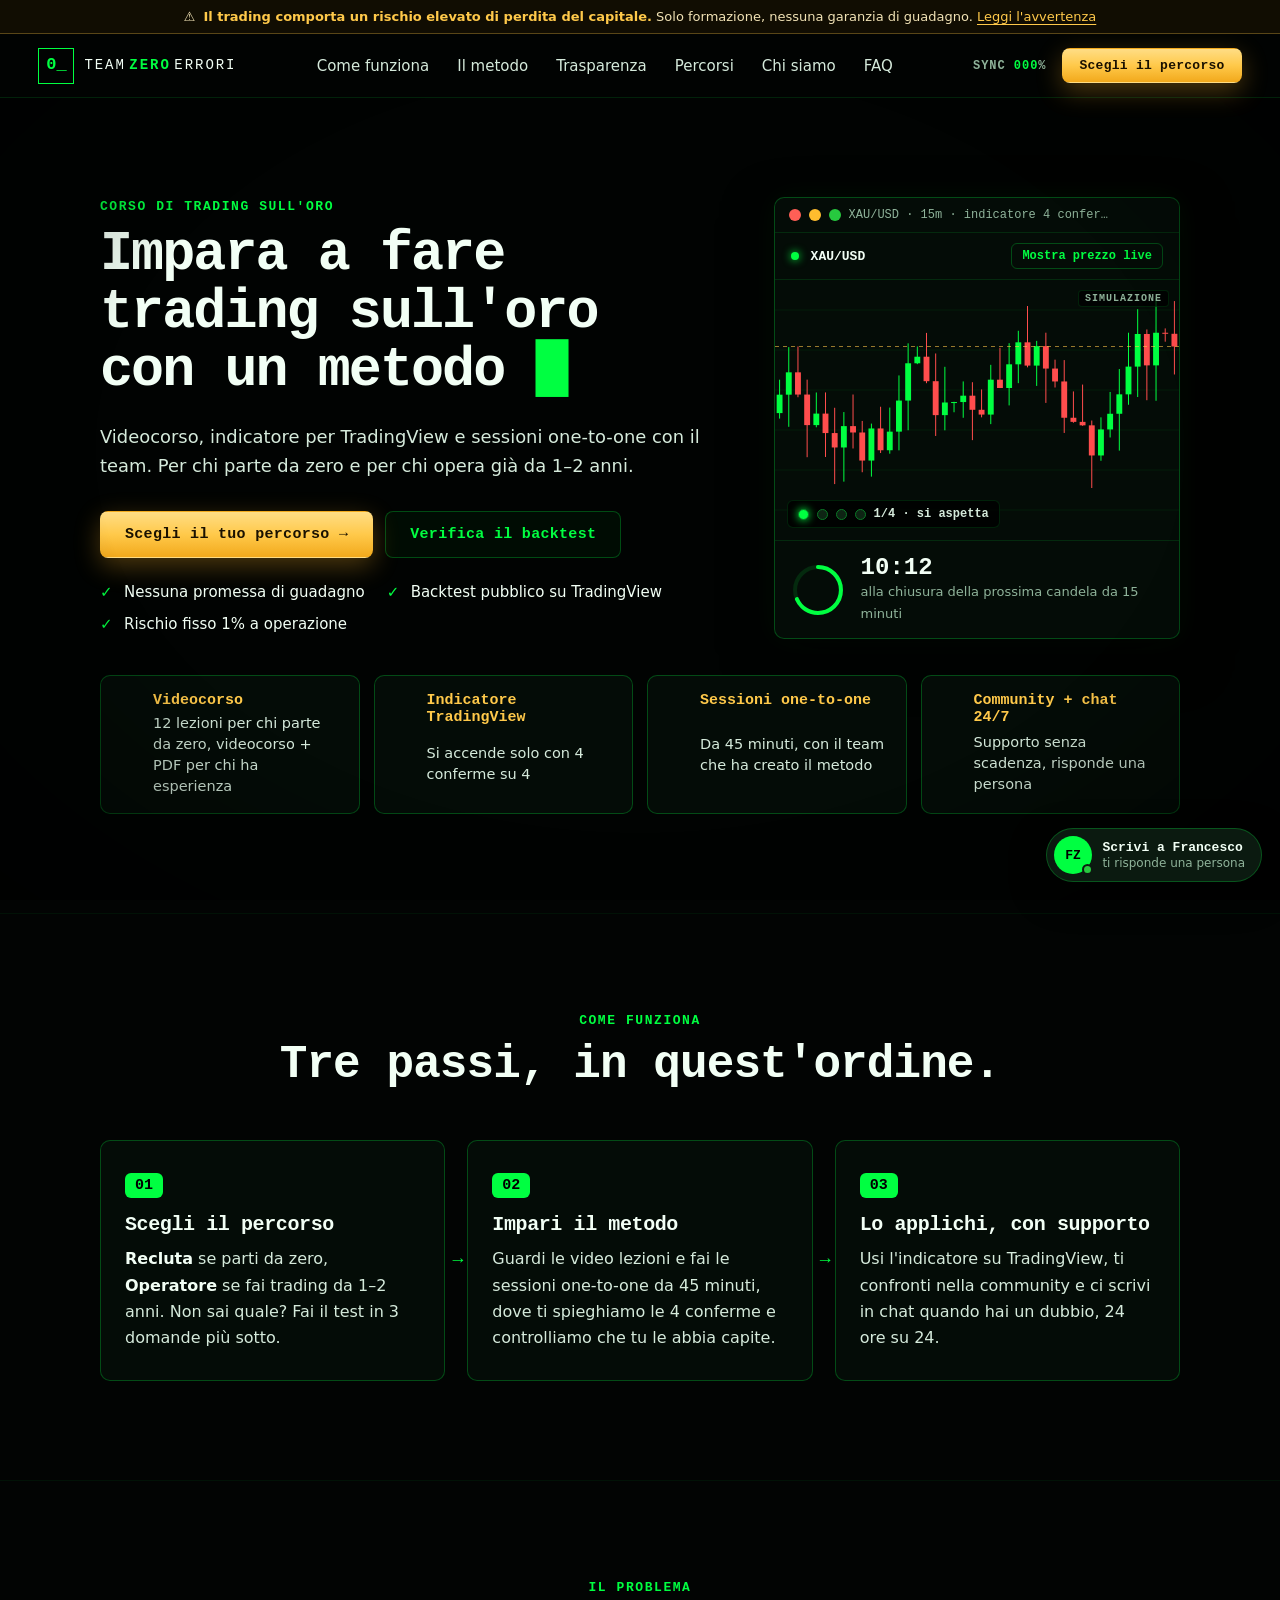
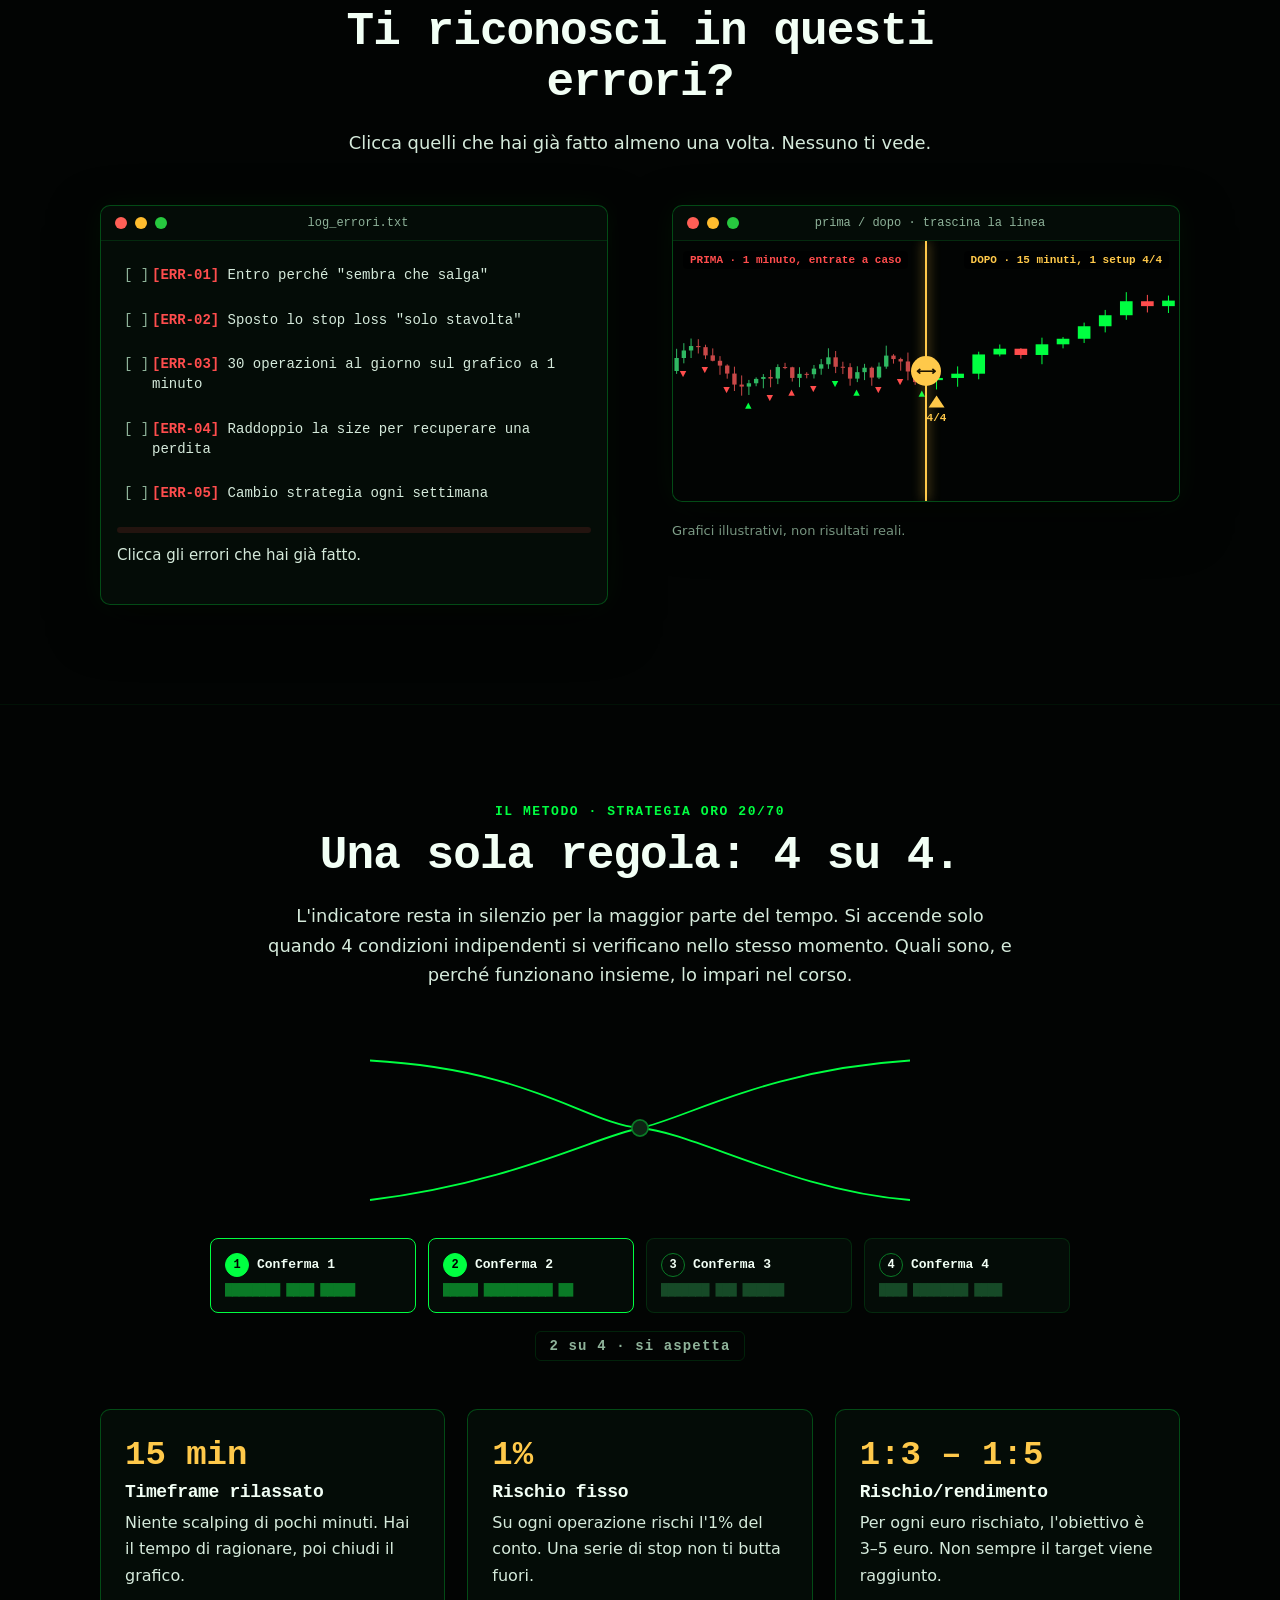
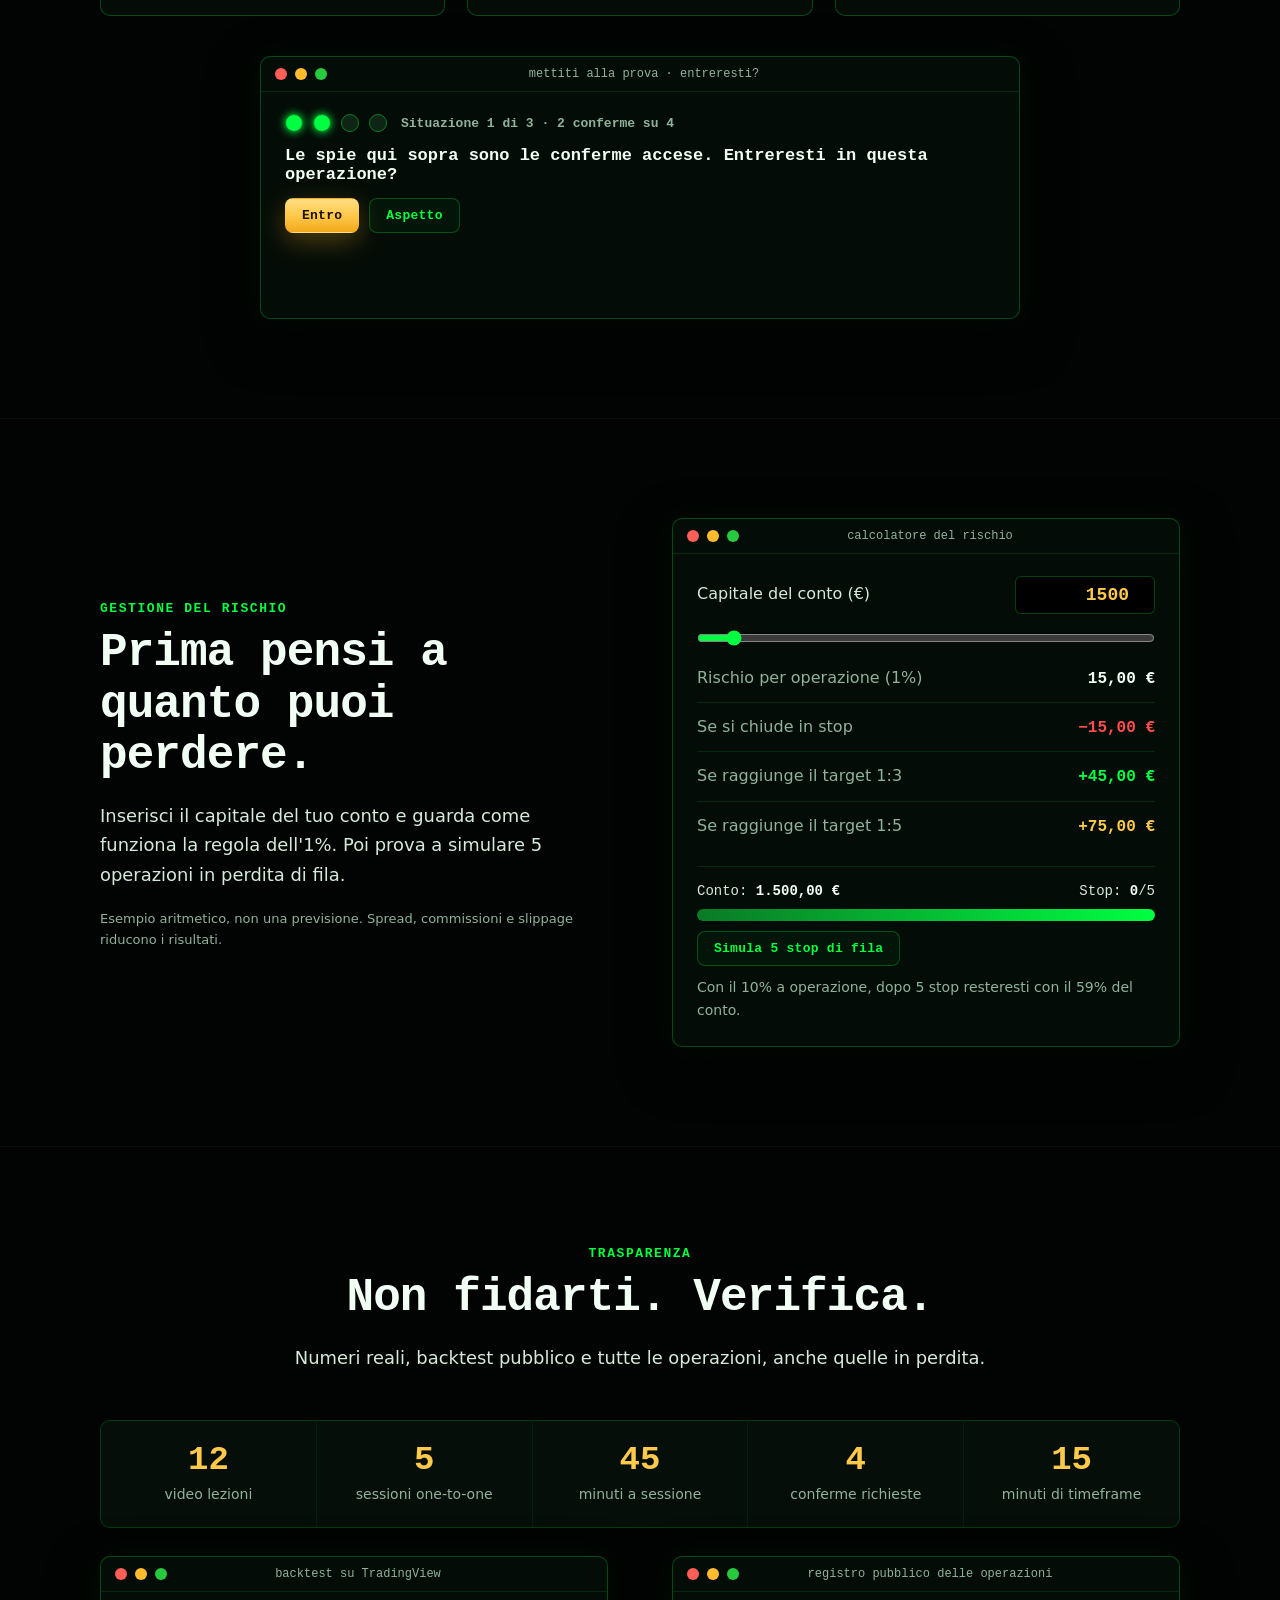
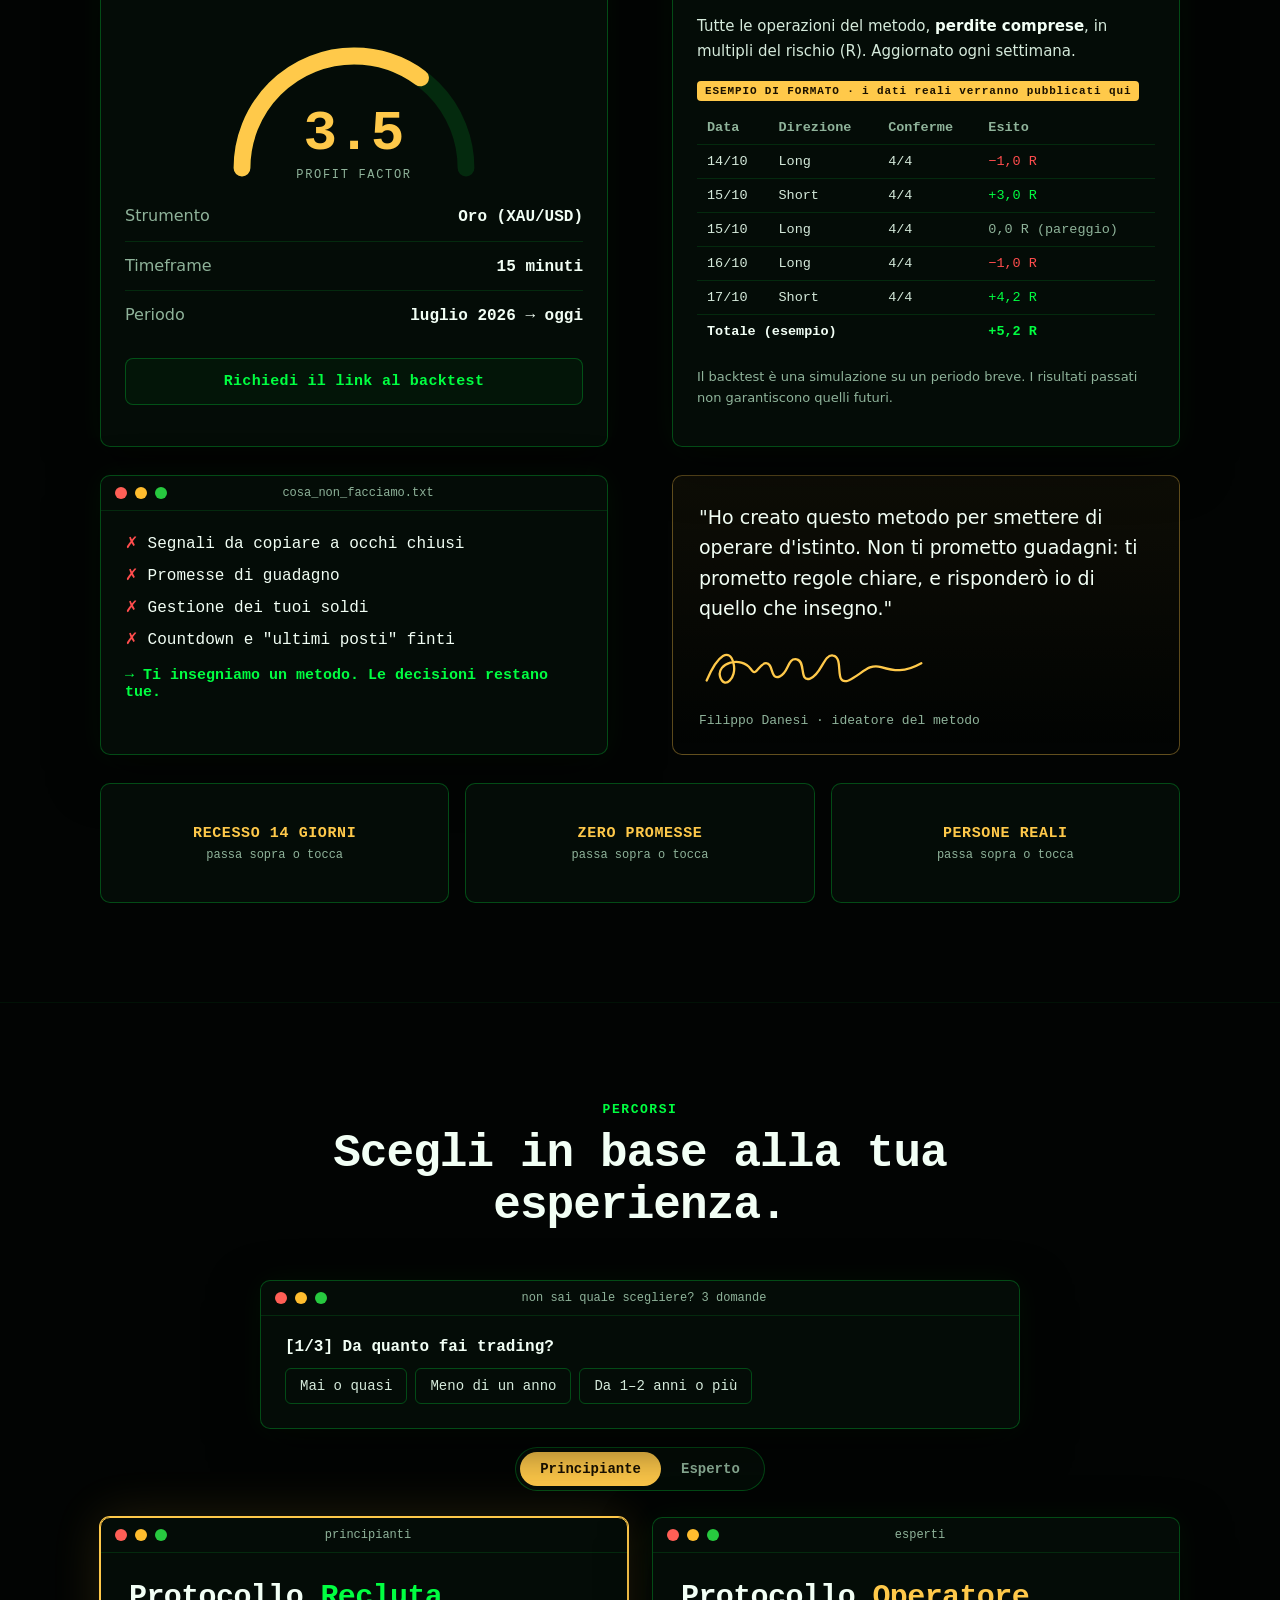
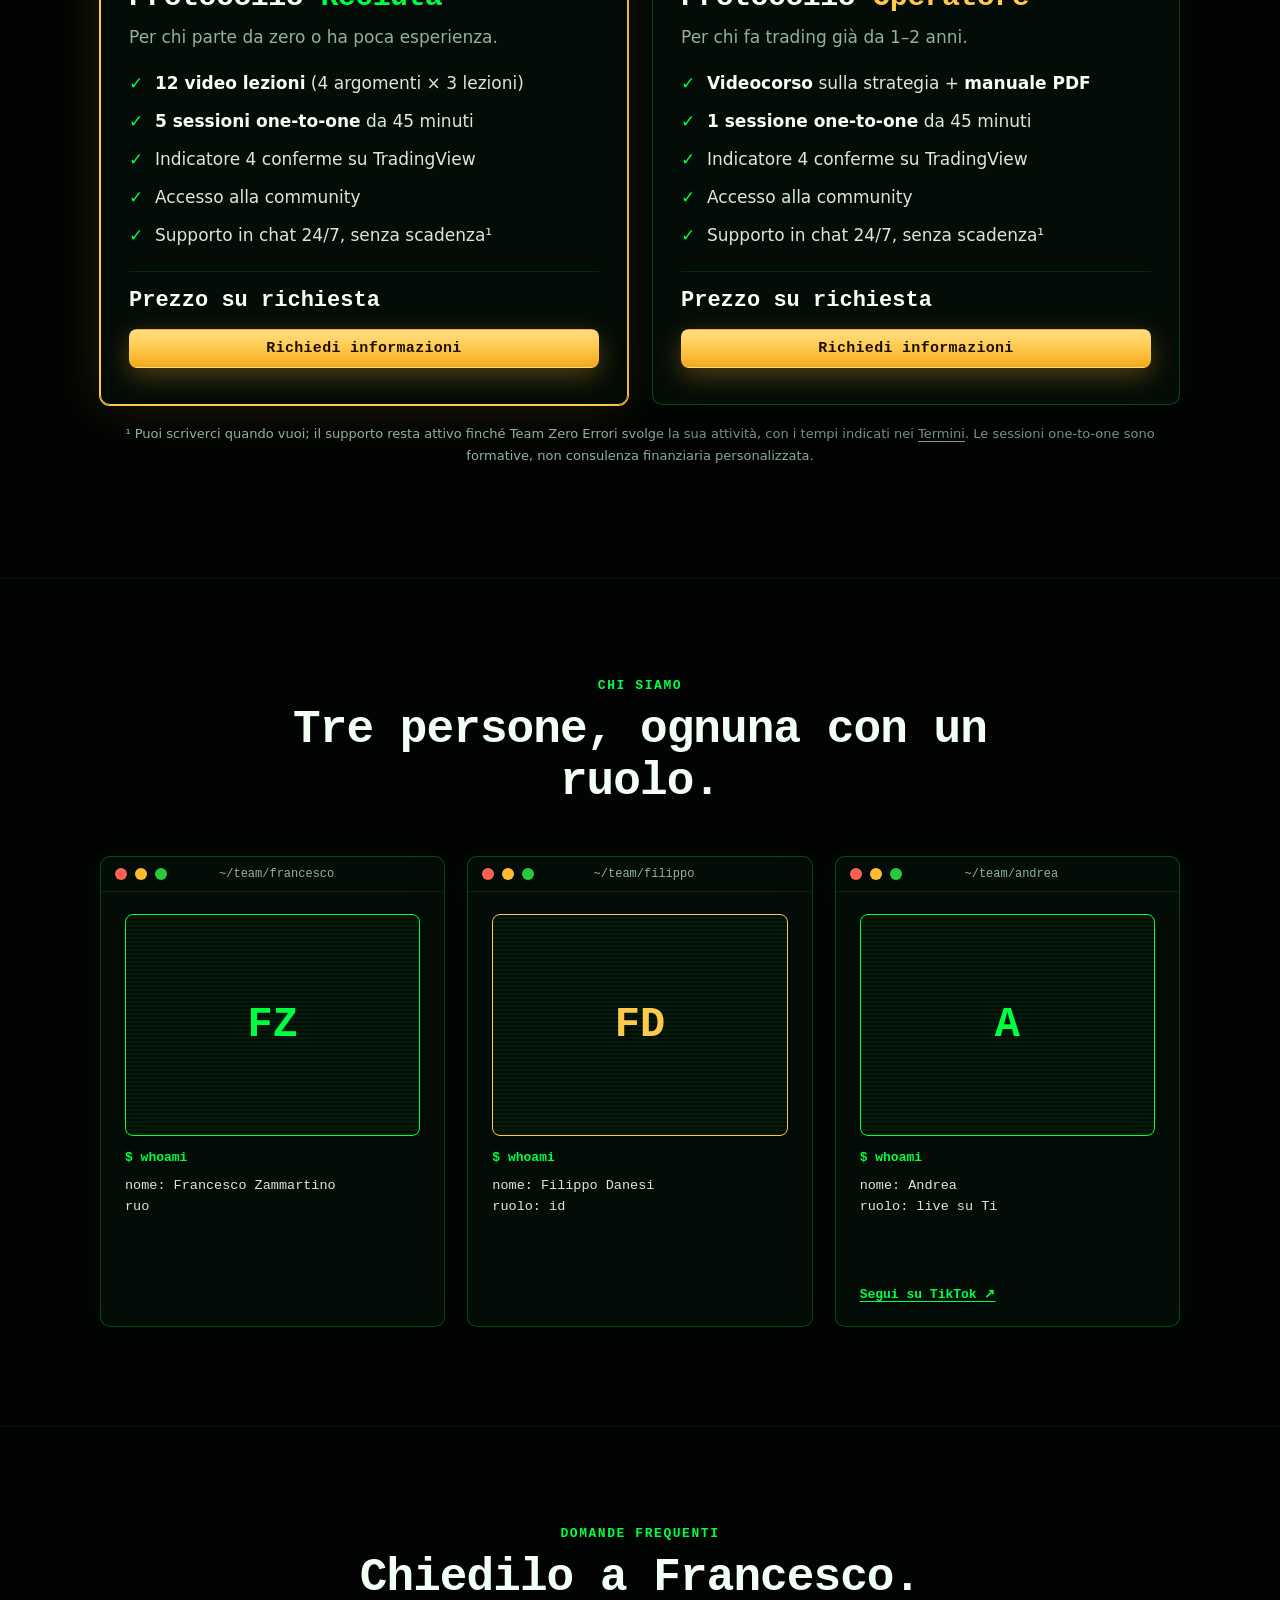
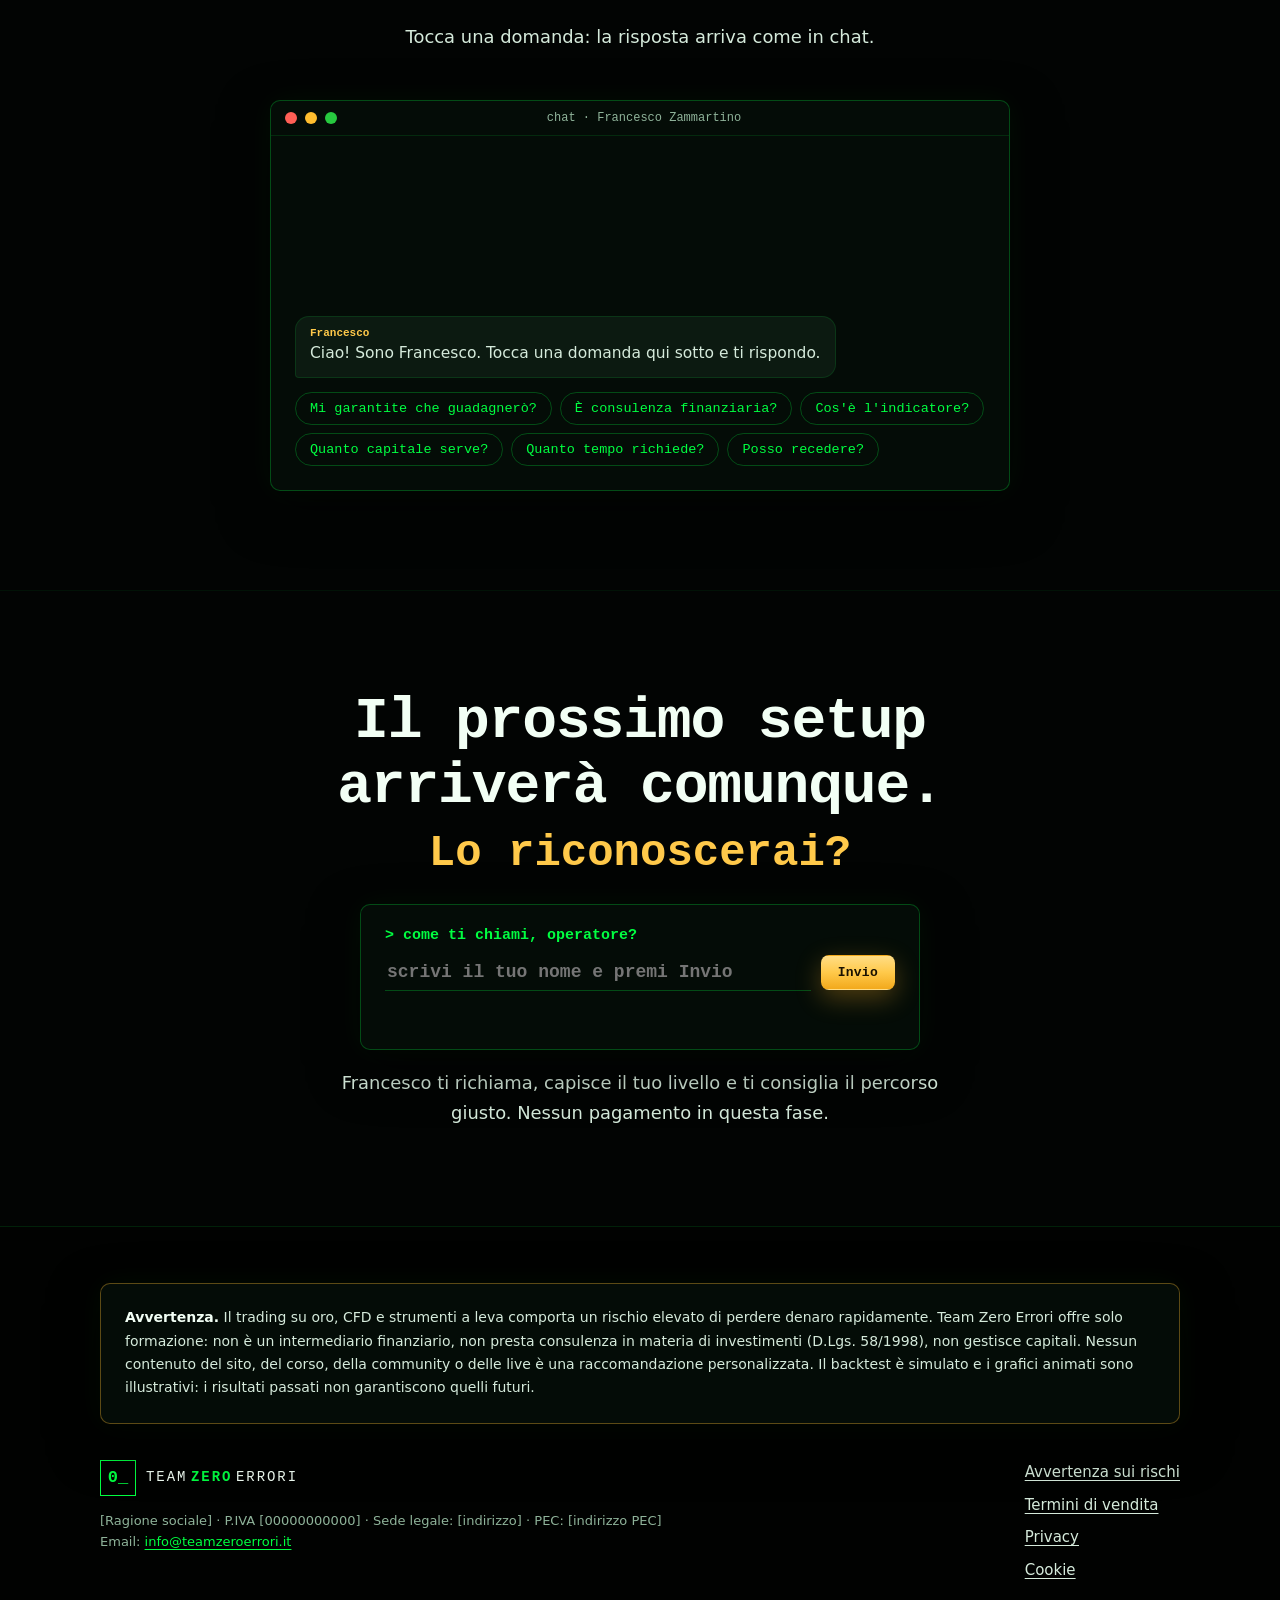
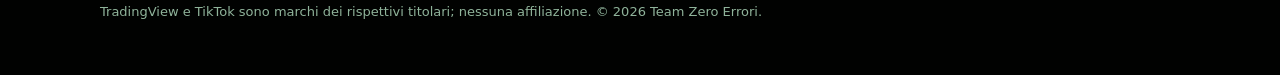
==== commit 96ff4c16: "Hero: mix delle alternative 1, 2 e 10 - Titolo chiaro (cosa + per chi + come): "Impara a fare tradin" ====
--- a/index.html
+++ b/index.html
@@ -59,21 +59,20 @@
 <section id="hero" class="section hero">
   <div class="wrap hero-grid">
     <div class="hero-copy">
-      <p class="eyebrow">Corso di trading sull'oro · XAU/USD</p>
-      <h1 class="hero-title" id="hero-title" aria-label="Entra solo quando si accendono 4 conferme.">Entra solo quando si accendono <span class="gold">4 conferme.</span></h1>
+      <p class="eyebrow">Corso di trading sull'oro</p>
+      <h1 class="hero-title" id="hero-title" aria-label="Impara a fare trading sull'oro con un metodo a regole fisse.">Impara a fare trading sull'oro con un metodo a <span class="gold">regole fisse.</span></h1>
       <p class="hero-sub">
-        Un metodo semplice e ripetibile per fare trading sull'oro. L'indicatore su TradingView ti mostra quando 4 condizioni si allineano, il corso ti spiega perché. Lavori sul grafico a 15 minuti e rischi l'1% a operazione.
+        Videocorso, indicatore per TradingView e sessioni one-to-one con il team. Per chi parte da zero e per chi opera già da 1–2 anni.
       </p>
-      <ul class="hero-points">
-        <li>Videocorso + manuale PDF</li>
-        <li>Indicatore TradingView</li>
-        <li>Sessioni one-to-one</li>
-        <li>Community + supporto in chat</li>
-      </ul>
       <div class="cta-row">
         <a href="#percorsi" class="btn btn-gold" data-magnetic>Scegli il tuo percorso →</a>
-        <a href="#come-funziona" class="btn btn-ghost">Come funziona</a>
-      </div>
+        <a href="#trasparenza" class="btn btn-ghost">Verifica il backtest</a>
+      </div>
+      <ul class="hero-trust">
+        <li>Nessuna promessa di guadagno</li>
+        <li>Backtest pubblico su TradingView</li>
+        <li>Rischio fisso 1% a operazione</li>
+      </ul>
     </div>
 
     <div class="hero-side">
@@ -102,6 +101,15 @@
         <p class="tk-note" id="tk-note" hidden>Il prezzo live viene caricato da TradingView, un servizio esterno che può usare cookie. <button type="button" class="link-btn" id="tk-ok">Carica</button> · <button type="button" class="link-btn" id="tk-no">Annulla</button></p>
       </div>
     </div>
+  </div>
+
+  <div class="wrap">
+    <ul class="offer" aria-label="Cosa include il corso">
+      <li><b>Videocorso</b><span>12 lezioni per chi parte da zero, videocorso + PDF per chi ha esperienza</span></li>
+      <li><b>Indicatore TradingView</b><span>Si accende solo con 4 conferme su 4</span></li>
+      <li><b>Sessioni one-to-one</b><span>Da 45 minuti, con il team che ha creato il metodo</span></li>
+      <li><b>Community + chat 24/7</b><span>Supporto senza scadenza, risponde una persona</span></li>
+    </ul>
   </div>
 </section>
 
--- a/assets/css/style.css
+++ b/assets/css/style.css
@@ -151,11 +151,23 @@
 /* ---------- hero ---------- */
 .hero { min-height: calc(100vh - var(--riskbar-h) - var(--nav-h)); display: flex; align-items: center; }
 .hero-grid { display: grid; grid-template-columns: 1.2fr .8fr; gap: clamp(30px, 5vw, 64px); align-items: center; }
-.hero-title { font-size: clamp(36px, 5vw, 66px); font-weight: 800; letter-spacing: -.035em; line-height: 1.05; }
+.hero-title { font-size: clamp(34px, 4.3vw, 56px); font-weight: 800; letter-spacing: -.035em; line-height: 1.05; }
 .hero-sub { font-size: clamp(17px, 1.4vw, 19px); max-width: 600px; margin: 22px 0 0; }
-.hero-points { list-style: none; padding: 0; margin: 24px 0 0; display: grid; grid-template-columns: repeat(2, max-content); gap: 8px 26px; }
-.hero-points li { position: relative; padding-left: 26px; font-size: 16px; color: var(--text-strong); }
-.hero-points li::before { content: "✓"; position: absolute; left: 0; color: var(--green); font-weight: 700; }
+.hero-trust { list-style: none; padding: 0; margin: 22px 0 0; display: flex; flex-wrap: wrap; gap: 8px 22px; }
+.hero-trust li { position: relative; padding-left: 24px; font-size: 15px; color: var(--text-strong); }
+.hero-trust li::before { content: "✓"; position: absolute; left: 0; color: var(--green); font-weight: 700; }
+.hero { flex-direction: column; justify-content: center; gap: 36px; }
+.offer { list-style: none; padding: 0; margin: 0; display: grid; grid-template-columns: repeat(4, minmax(0, 1fr)); gap: 14px; }
+.offer li { position: relative; display: grid; gap: 4px; padding: 16px 18px 16px 52px; border: 1px solid var(--green-line); border-radius: var(--radius); background: var(--panel); min-width: 0; transition: border-color .3s, transform .3s var(--ease), box-shadow .3s; }
+.offer li::before { counter-increment: off; content: counter(off); position: absolute; left: 16px; top: 16px; width: 24px; height: 24px; display: grid; place-items: center; border-radius: 6px; background: var(--green); color: #000; font: 800 12px var(--mono); }
+.offer { counter-reset: off; }
+.offer b { font: 700 15px var(--mono); color: var(--gold); }
+.offer span { font-size: 14.5px; line-height: 1.45; }
+.offer li:hover { border-color: var(--gold); transform: translateY(-3px); box-shadow: 0 10px 30px rgba(255,201,74,.12); }
+.js .offer li { opacity: 0; transform: translateY(16px); }
+.js body:not(.is-booting) .offer li, .js .offer.in li { animation: offerIn .6s var(--ease) forwards; }
+.offer li:nth-child(2) { animation-delay: .1s !important; } .offer li:nth-child(3) { animation-delay: .2s !important; } .offer li:nth-child(4) { animation-delay: .3s !important; }
+@keyframes offerIn { to { opacity: 1; transform: none; } }
 
 /* ---------- come funziona ---------- */
 .steps { list-style: none; padding: 0; margin: 0; display: grid; grid-template-columns: repeat(3, 1fr); gap: 22px; }
@@ -301,7 +313,6 @@
   body { font-size: 16px; }
   .riskbar { font-size: 11.5px; padding: 5px 12px; }
   .logo-text { display: none; }
-  .hero-points { grid-template-columns: 1fr; }
   .cta-row .btn { width: 100%; }
   .term-body { padding: 18px; }
   .plan .term-body { padding: 20px; }
@@ -527,6 +538,7 @@
 .fab-txt small { color: var(--muted); font-size: 12px; }
 
 @media (max-width: 900px) {
+  .offer { grid-template-columns: repeat(2, minmax(0, 1fr)); }
   .stats { grid-template-columns: repeat(2, minmax(0, 1fr)); }
   .stat:last-child { grid-column: span 2; }
   .badges { grid-template-columns: minmax(0, 1fr); }
@@ -534,11 +546,13 @@
   .plans .plan:not(.is-on) { display: none; }
 }
 @media (max-width: 520px) {
+  .offer { grid-template-columns: minmax(0, 1fr); }
   .fab-txt { display: none; }
   .fab { padding: 7px; }
   .ba { height: 220px; }
 }
 @media (prefers-reduced-motion: reduce) {
+  .js .offer li { opacity: 1; transform: none; }
   .tlog tbody tr { opacity: 1; transform: none; }
   .signature path { stroke-dashoffset: 0; }
   .nots li::after { transform: scaleX(1); }
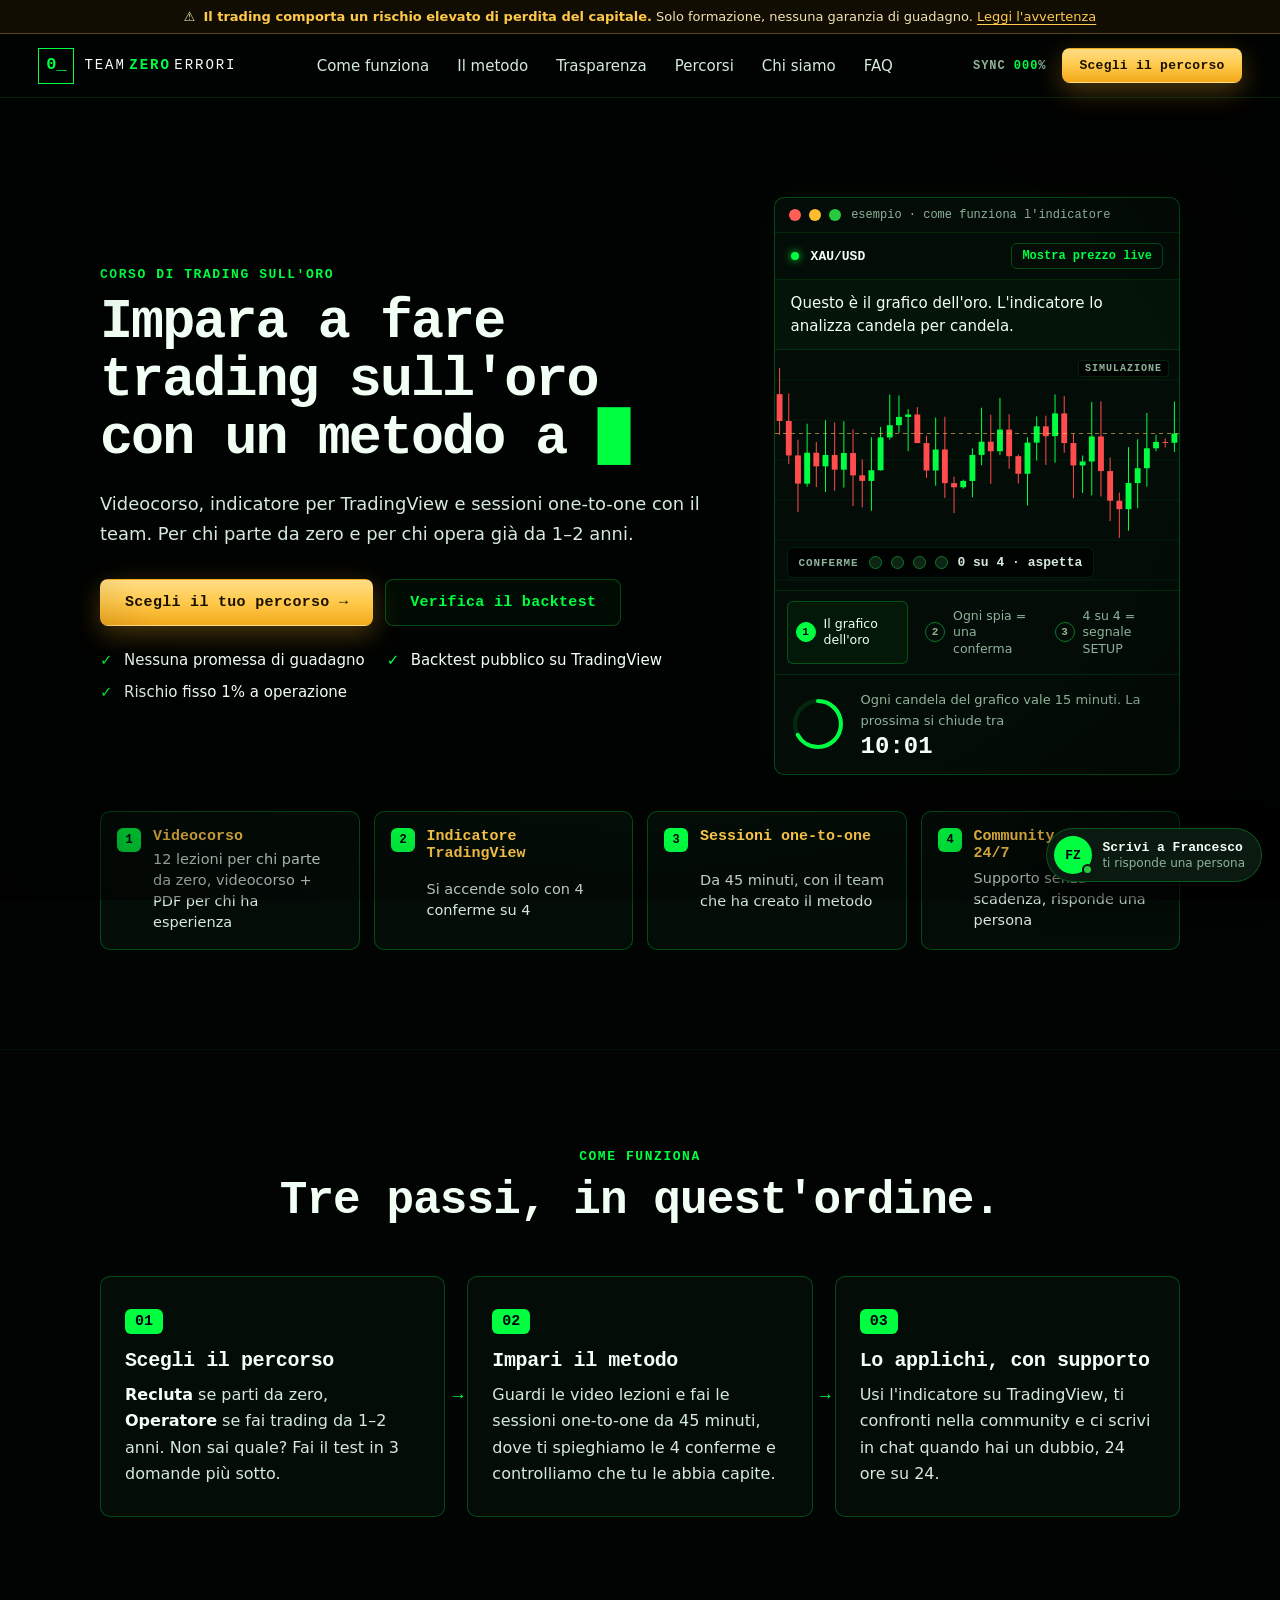
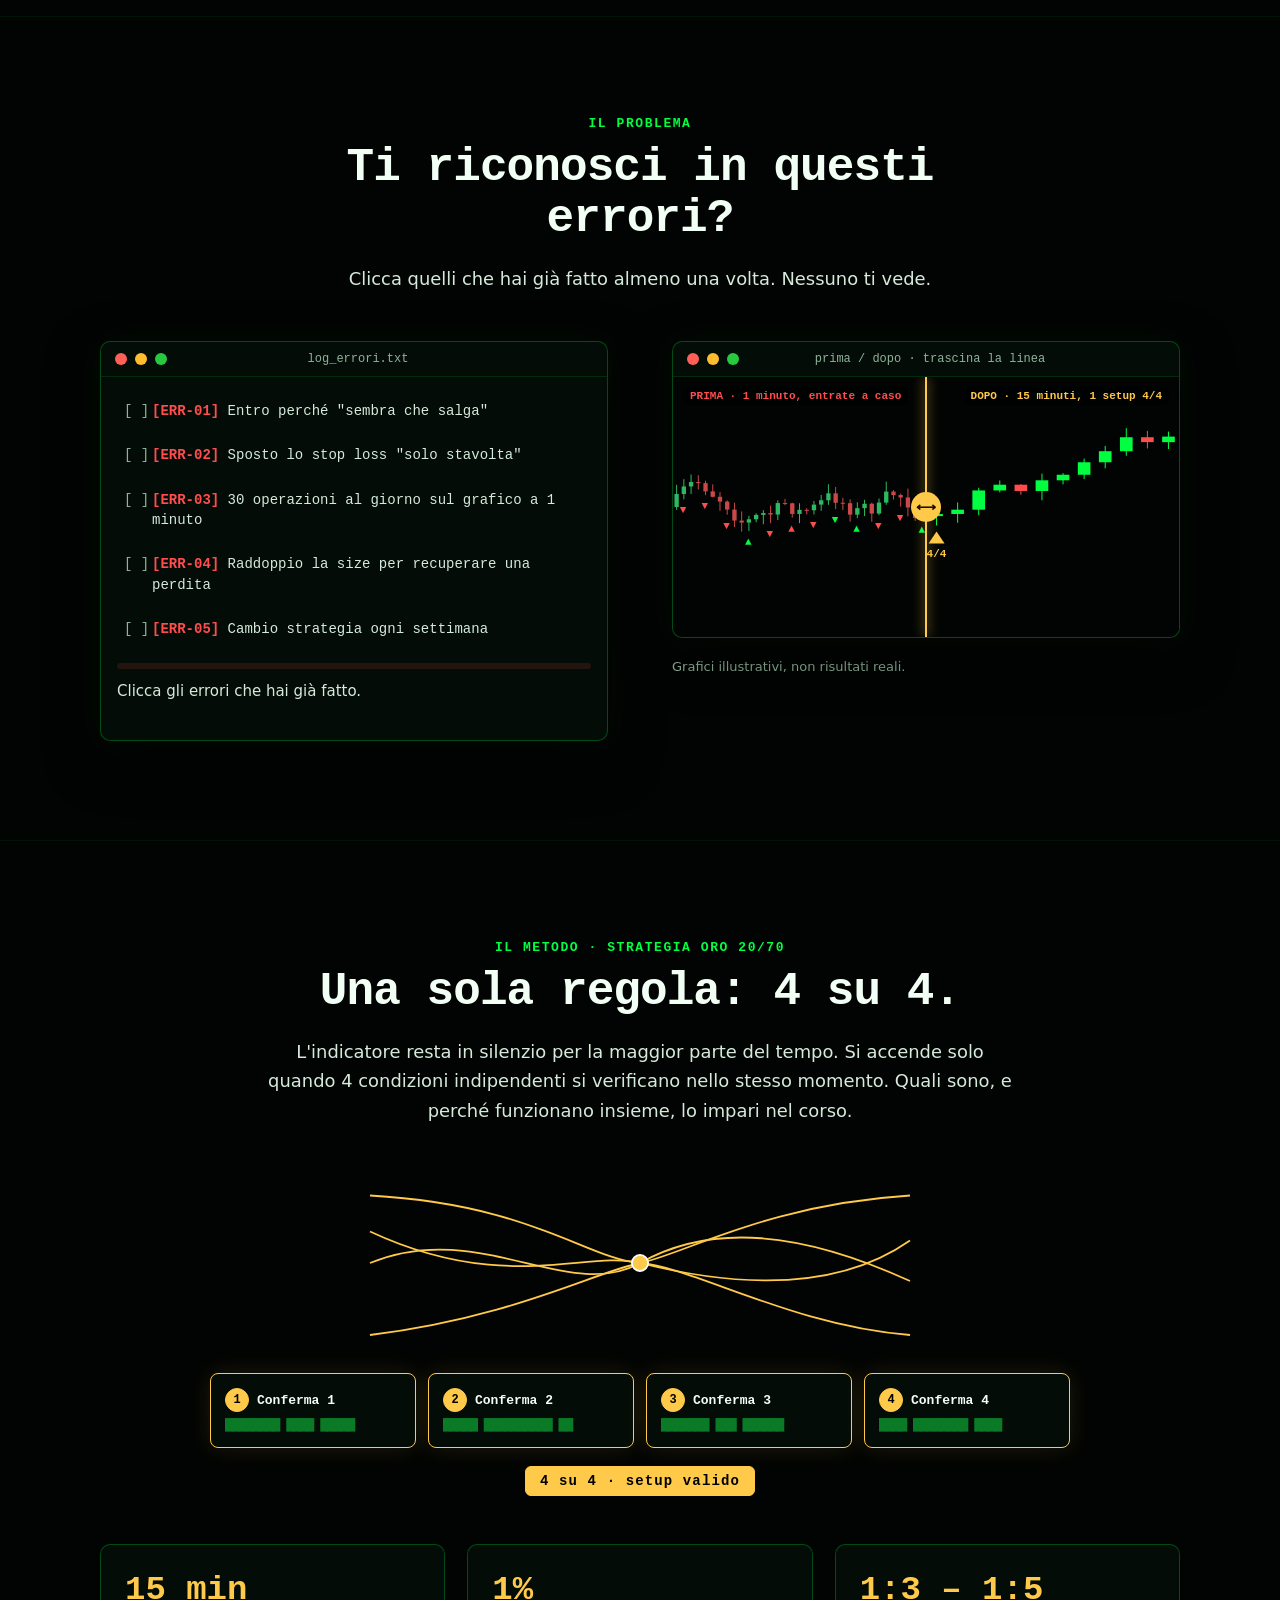
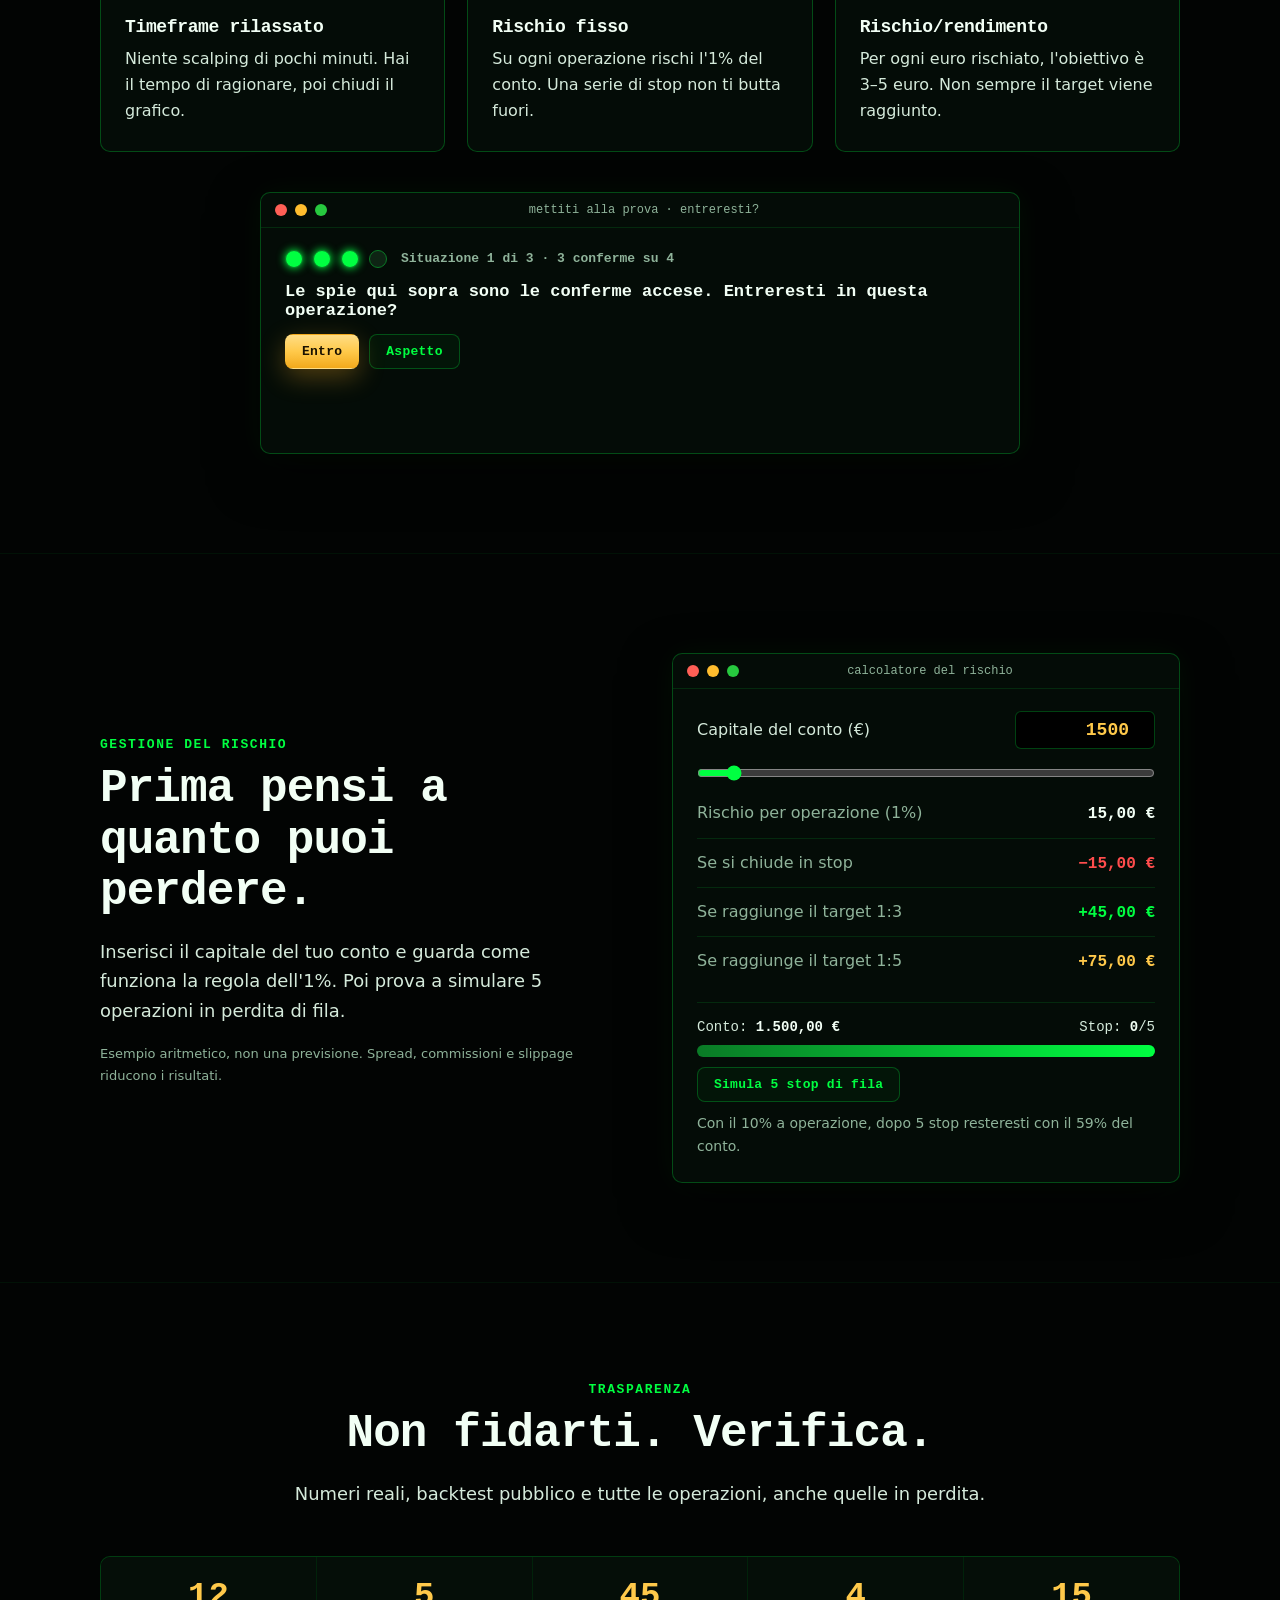
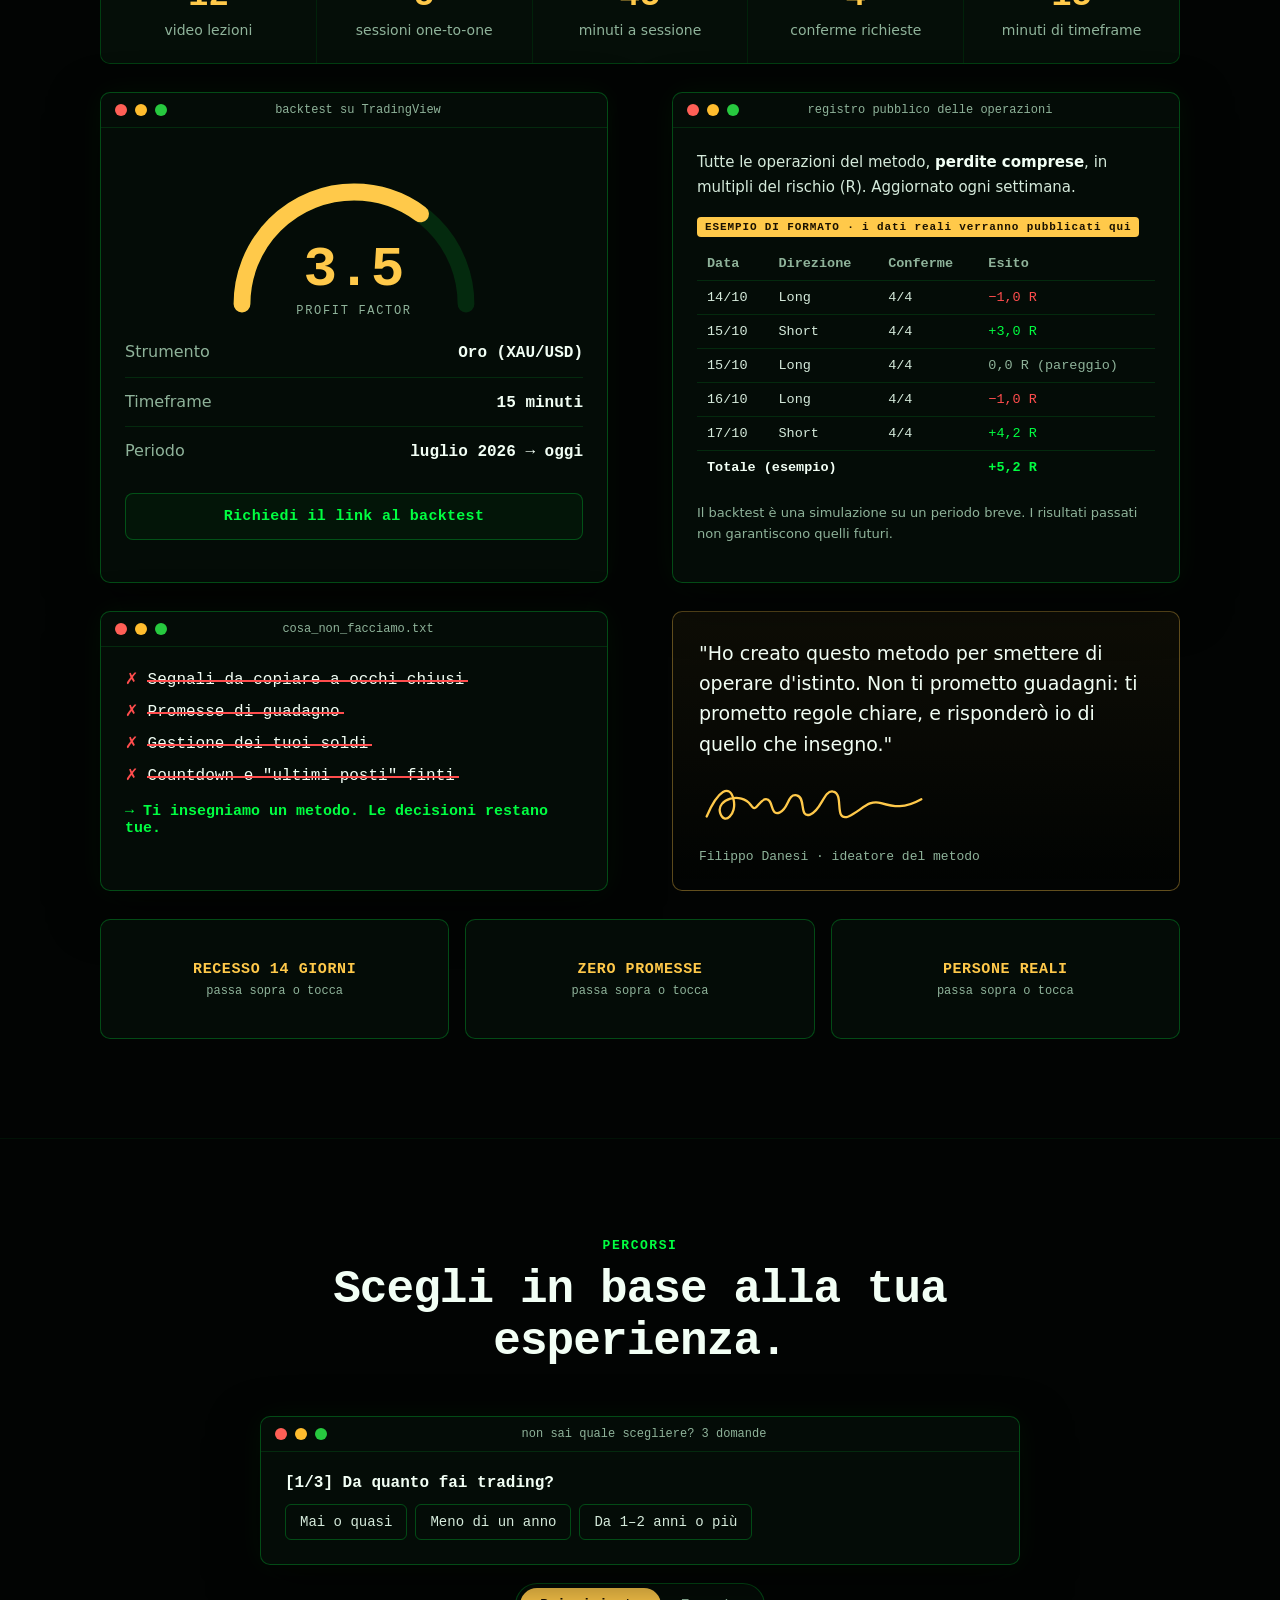
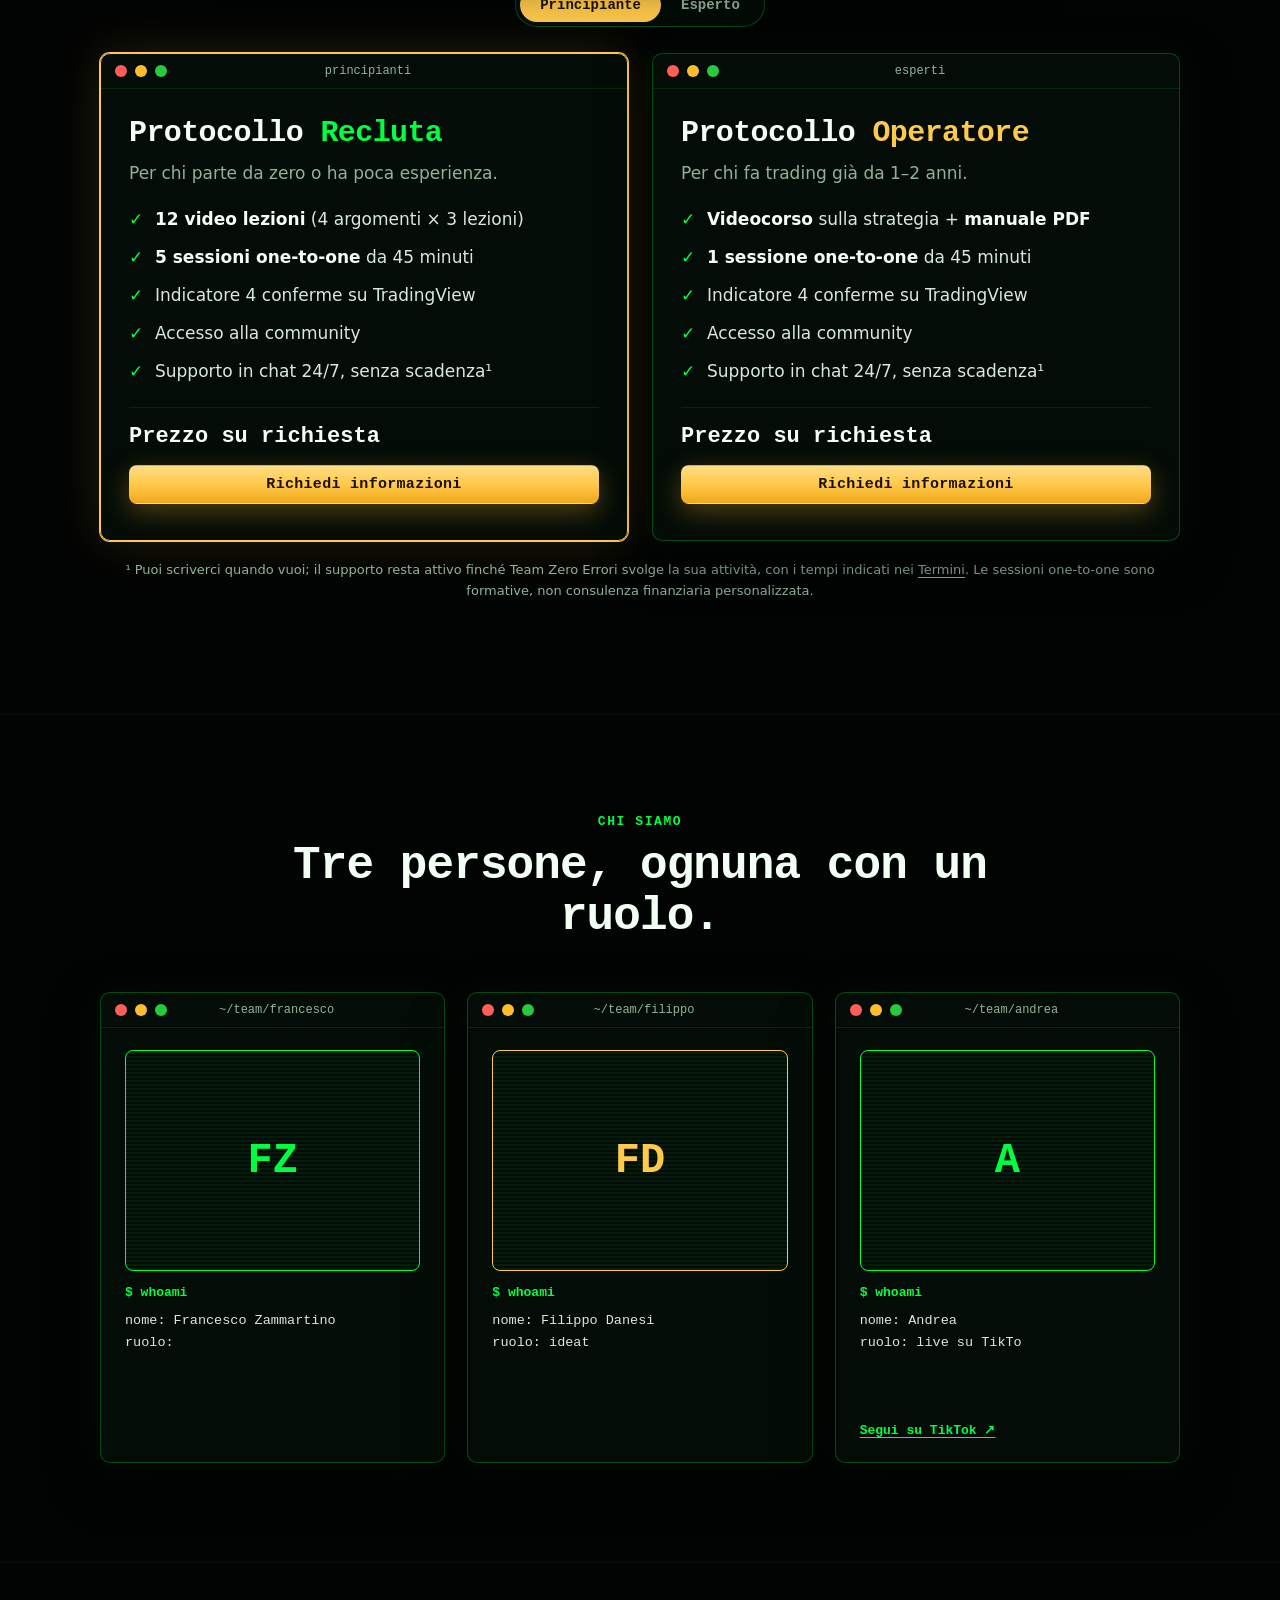
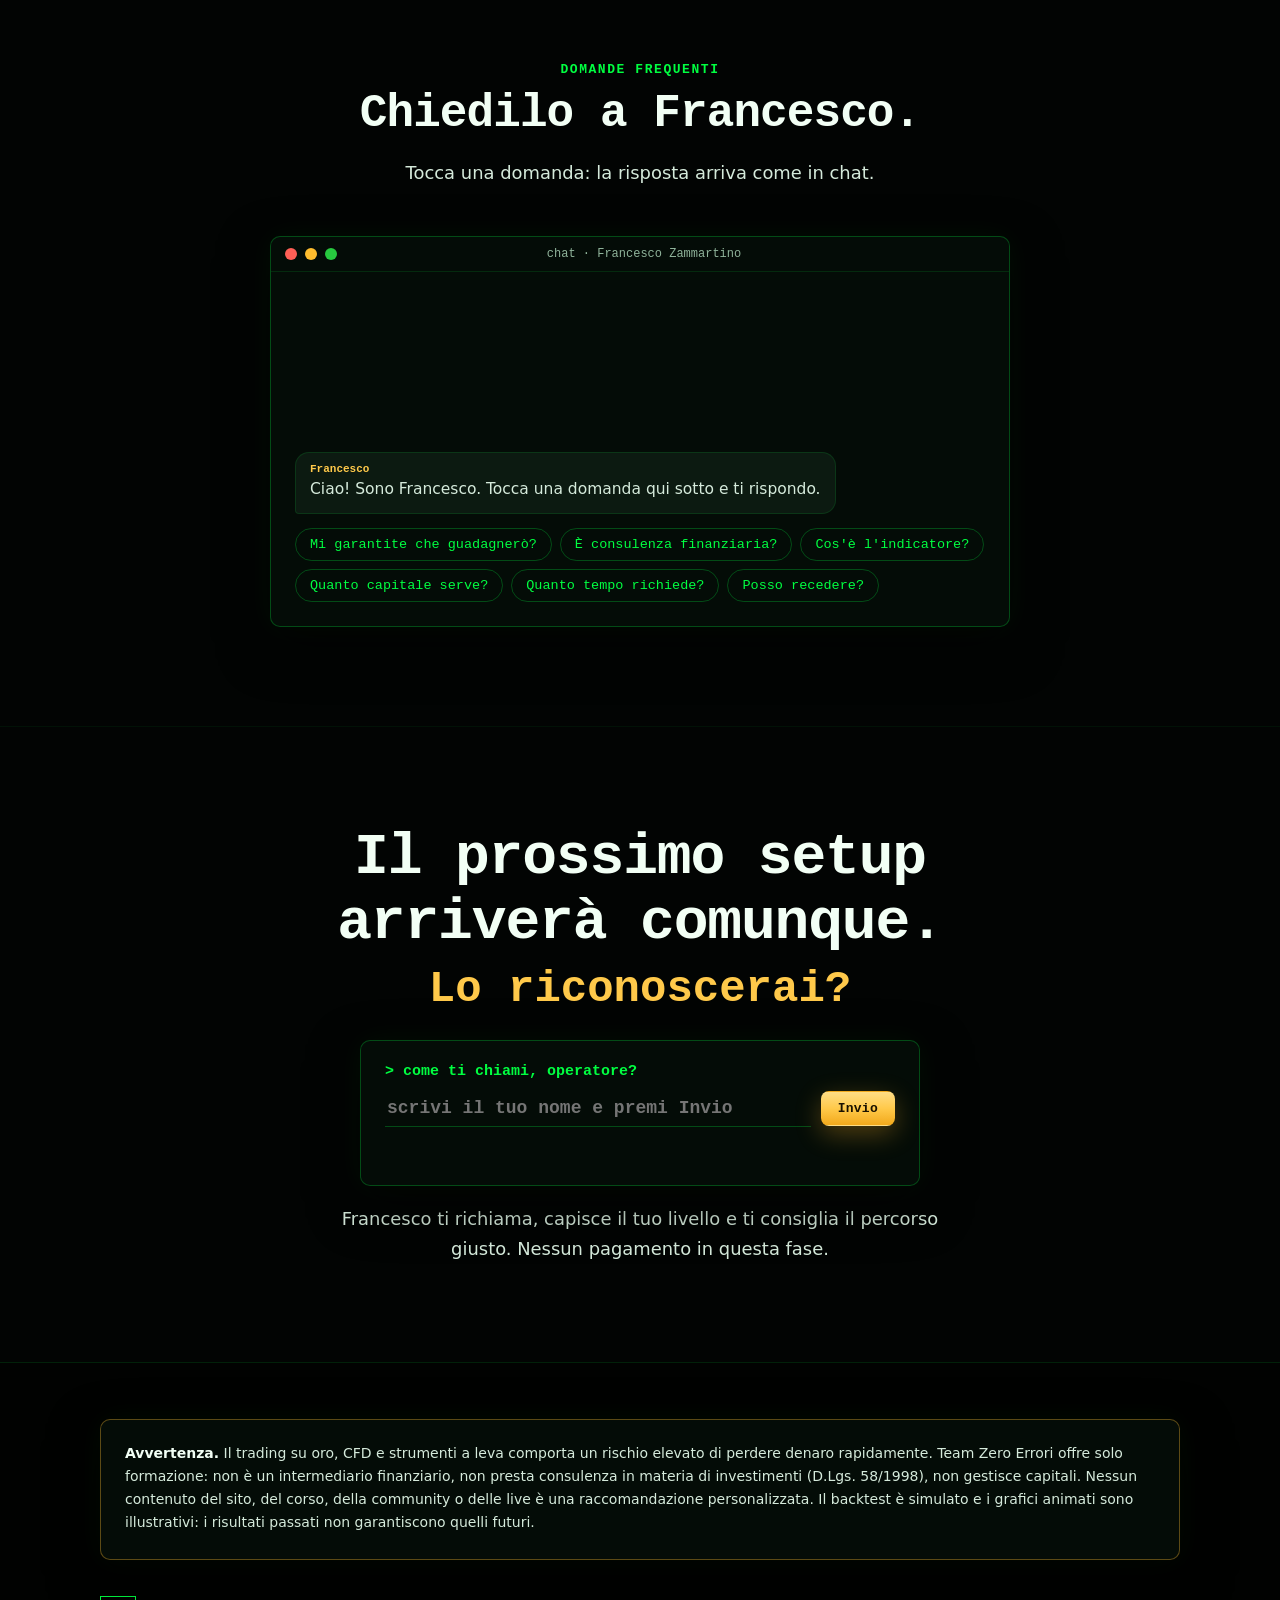
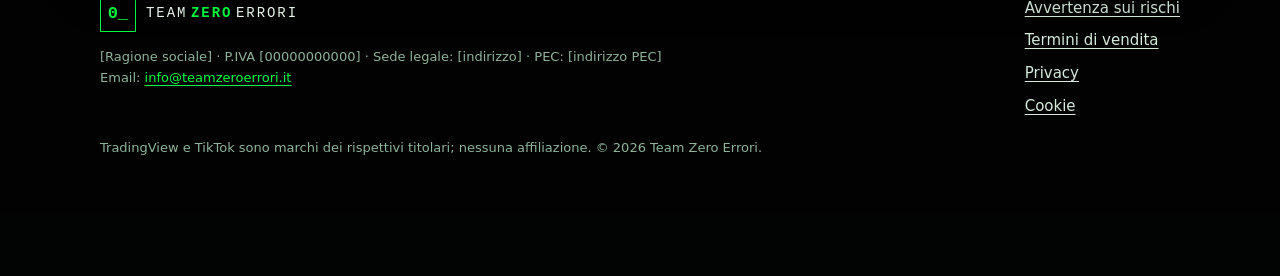
==== commit 6b14b142: "Hero: grafico spiegato anche a chi non conosce il metodo - Riga di spiegazione sopra il grafico che " ====
--- a/index.html
+++ b/index.html
@@ -77,25 +77,32 @@
 
     <div class="hero-side">
       <div class="term chart-card">
-        <div class="term-bar"><i></i><i></i><i></i><span>XAU/USD · 15m · indicatore 4 conferme</span></div>
+        <div class="term-bar"><i></i><i></i><i></i><span>esempio · come funziona l'indicatore</span></div>
         <div class="ticker">
           <span class="tk-dot" aria-hidden="true"></span>
           <span class="tk-sym">XAU/USD</span>
           <span id="tk-live" class="tk-live"><button type="button" class="tk-btn" id="tk-btn">Mostra prezzo live</button></span>
         </div>
+        <p class="narrator" id="narrator" aria-live="polite">Questo è il grafico dell'oro. L'indicatore lo analizza candela per candela.</p>
         <div class="chart-wrap">
-          <canvas id="chart" height="260" aria-hidden="true"></canvas>
+          <canvas id="chart" height="240" aria-hidden="true"></canvas>
           <span class="chart-tag">SIMULAZIONE</span>
-          <div class="chart-hud" id="chart-hud" aria-hidden="true">
+          <div class="chart-hud" id="chart-hud">
+            <span class="hud-label">Conferme</span>
             <span class="led"></span><span class="led"></span><span class="led"></span><span class="led"></span>
-            <span class="hud-state" id="chart-state">0/4 · si aspetta</span>
+            <span class="hud-state" id="chart-state">0 su 4 · aspetta</span>
           </div>
         </div>
+        <ol class="chart-steps" id="chart-steps">
+          <li class="is-on"><b>1</b>Il grafico dell'oro</li>
+          <li><b>2</b>Ogni spia = una conferma</li>
+          <li><b>3</b>4 su 4 = segnale SETUP</li>
+        </ol>
         <div class="clock">
           <svg class="ring" viewBox="0 0 80 80" aria-hidden="true"><circle class="ring-bg" cx="40" cy="40" r="34"/><circle class="ring-fg" id="clock-ring" cx="40" cy="40" r="34" stroke-dasharray="213.6" stroke-dashoffset="0"/></svg>
           <div>
+            <p>Ogni candela del grafico vale 15 minuti. La prossima si chiude tra</p>
             <div class="clock-t" id="clock">--:--</div>
-            <p>alla chiusura della prossima candela da 15 minuti</p>
           </div>
         </div>
         <p class="tk-note" id="tk-note" hidden>Il prezzo live viene caricato da TradingView, un servizio esterno che può usare cookie. <button type="button" class="link-btn" id="tk-ok">Carica</button> · <button type="button" class="link-btn" id="tk-no">Annulla</button></p>
--- a/assets/css/style.css
+++ b/assets/css/style.css
@@ -365,7 +365,7 @@
 .link-btn { border: 0; padding: 0; text-decoration: underline; }
 .tk-note { margin: 0; padding: 10px 16px 14px; font-size: 13px; color: var(--muted); border-top: 1px solid var(--green-faint); }
 .chart-wrap { position: relative; }
-#chart { display: block; width: 100%; height: 260px; }
+#chart { display: block; width: 100%; height: 240px; }
 .chart-tag { position: absolute; top: 10px; right: 10px; font: 600 10px var(--mono); letter-spacing: .1em; color: var(--muted); border: 1px solid var(--green-faint); background: rgba(0,0,0,.7); border-radius: 4px; padding: 2px 6px; }
 .chart-hud { position: absolute; left: 12px; bottom: 12px; display: flex; align-items: center; gap: 8px; font: 600 12px var(--mono); background: rgba(0,0,0,.78); border: 1px solid var(--green-faint); border-radius: 6px; padding: 6px 10px; }
 .led { width: 11px; height: 11px; border-radius: 50%; background: #0e2414; border: 1px solid var(--green-dim); transition: all .25s; flex: none; }
@@ -379,7 +379,20 @@
 .ring-bg { stroke: rgba(0,255,65,.12); }
 .ring-fg { stroke: var(--green); stroke-linecap: round; transform: rotate(-90deg); transform-origin: 50% 50%; transition: stroke-dashoffset .9s linear; }
 .clock-t { font: 800 24px var(--mono); color: var(--text-strong); font-variant-numeric: tabular-nums; line-height: 1.1; }
-.clock p { margin: 0; font-size: 13px; color: var(--muted); }
+.clock p { margin: 0 0 2px; font-size: 13px; color: var(--muted); }
+.narrator { margin: 0; padding: 12px 16px; min-height: 4.4em; font-size: 15px; line-height: 1.5; color: var(--text-strong); border-bottom: 1px solid var(--green-faint); background: rgba(0,255,65,.03); transition: background .3s, color .3s; }
+.narrator.go { background: rgba(255,201,74,.08); }
+.narrator b { color: var(--gold); }
+.hud-label { font: 600 11px var(--mono); color: var(--muted); text-transform: uppercase; letter-spacing: .08em; margin-right: 2px; }
+.chart-hud { font-size: 13px; padding: 7px 11px; gap: 9px; }
+.chart-hud .led { width: 13px; height: 13px; }
+.chart-steps { list-style: none; margin: 0; padding: 10px 12px; display: grid; grid-template-columns: repeat(3, minmax(0, 1fr)); gap: 8px; border-top: 1px solid var(--green-faint); }
+.chart-steps li { display: flex; align-items: center; gap: 8px; font-size: 12.5px; line-height: 1.3; color: var(--muted); padding: 6px 8px; border-radius: 6px; border: 1px solid transparent; transition: all .3s var(--ease); min-width: 0; }
+.chart-steps b { flex: none; display: grid; place-items: center; width: 20px; height: 20px; border-radius: 50%; border: 1px solid var(--green-dim); font: 800 11px var(--mono); color: var(--muted); }
+.chart-steps li.is-on { color: var(--text-strong); border-color: var(--green-line); background: rgba(0,255,65,.05); }
+.chart-steps li.is-on b { background: var(--green); border-color: var(--green); color: #000; }
+.chart-steps li:last-child.is-on { border-color: rgba(255,201,74,.5); background: rgba(255,201,74,.07); }
+.chart-steps li:last-child.is-on b { background: var(--gold); border-color: var(--gold); }
 
 /* ---------- problema: log errori + prima/dopo ---------- */
 .prob-grid { align-items: start; }
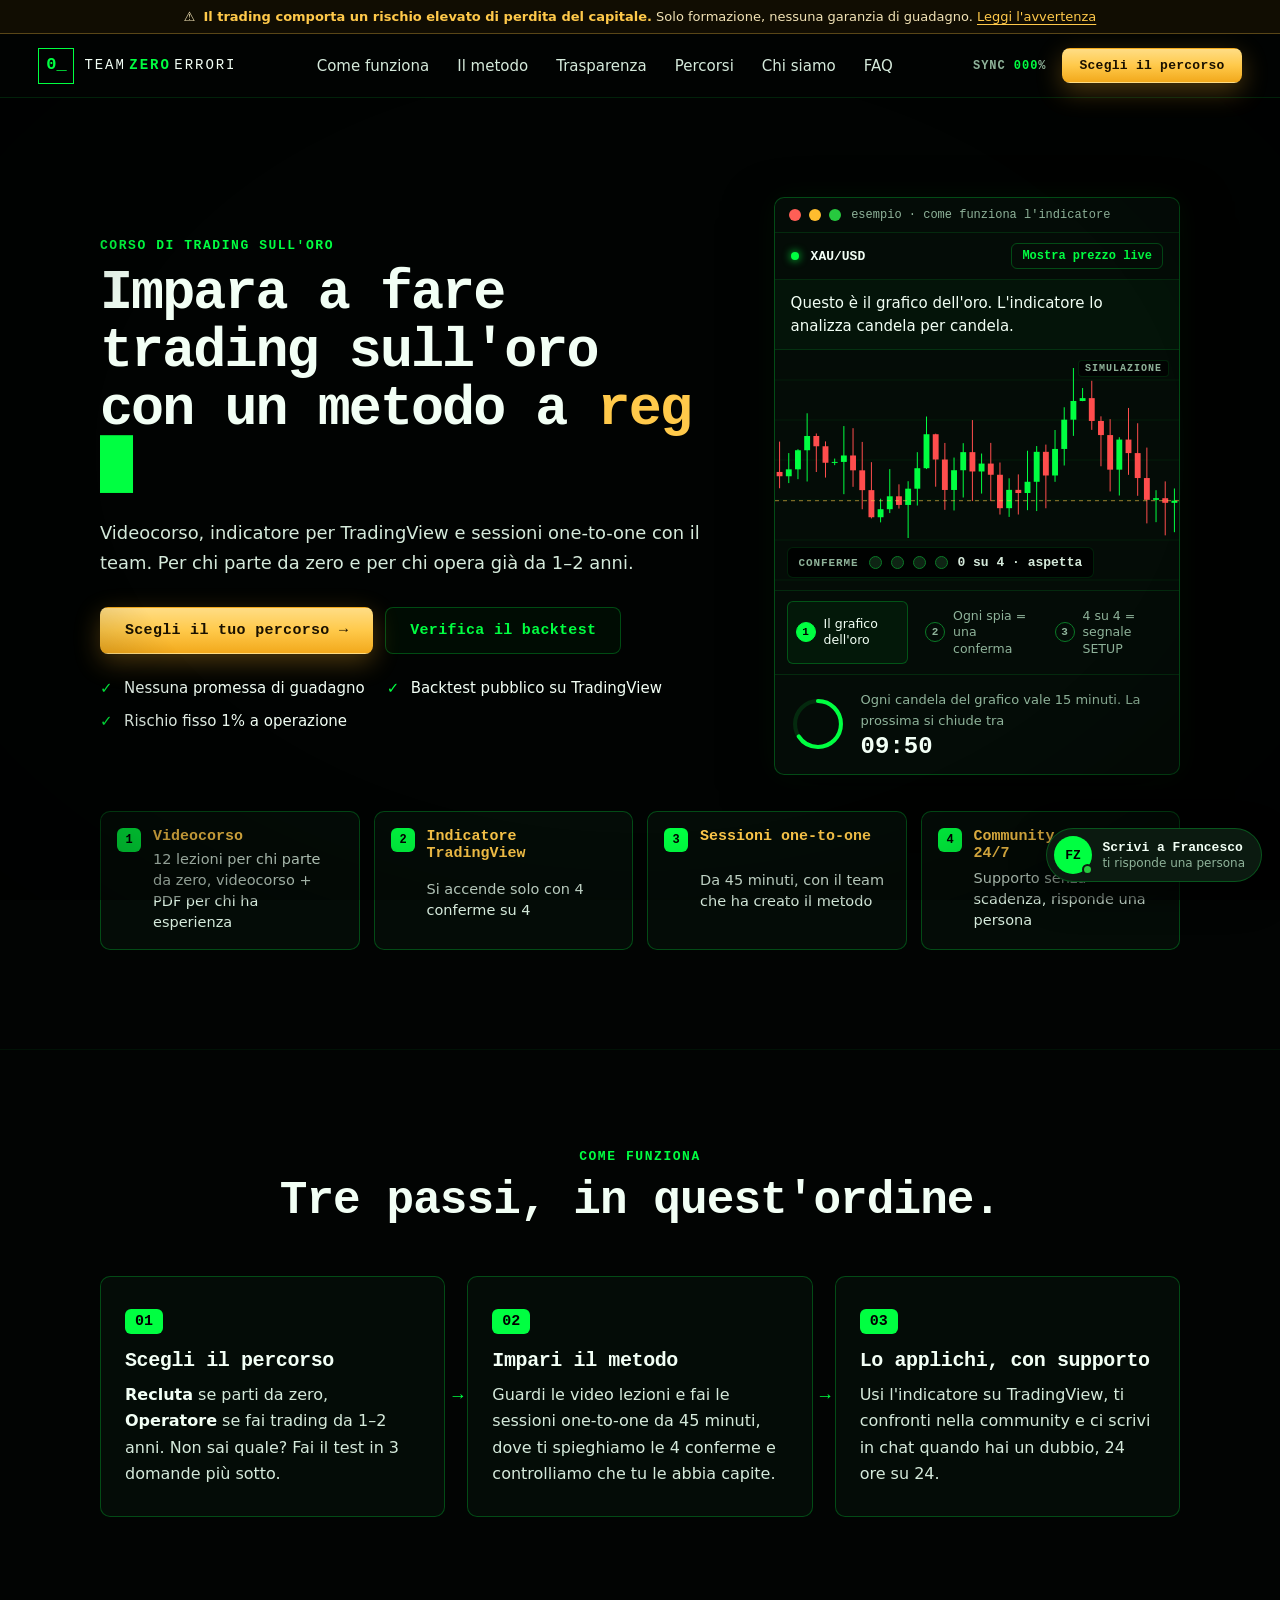
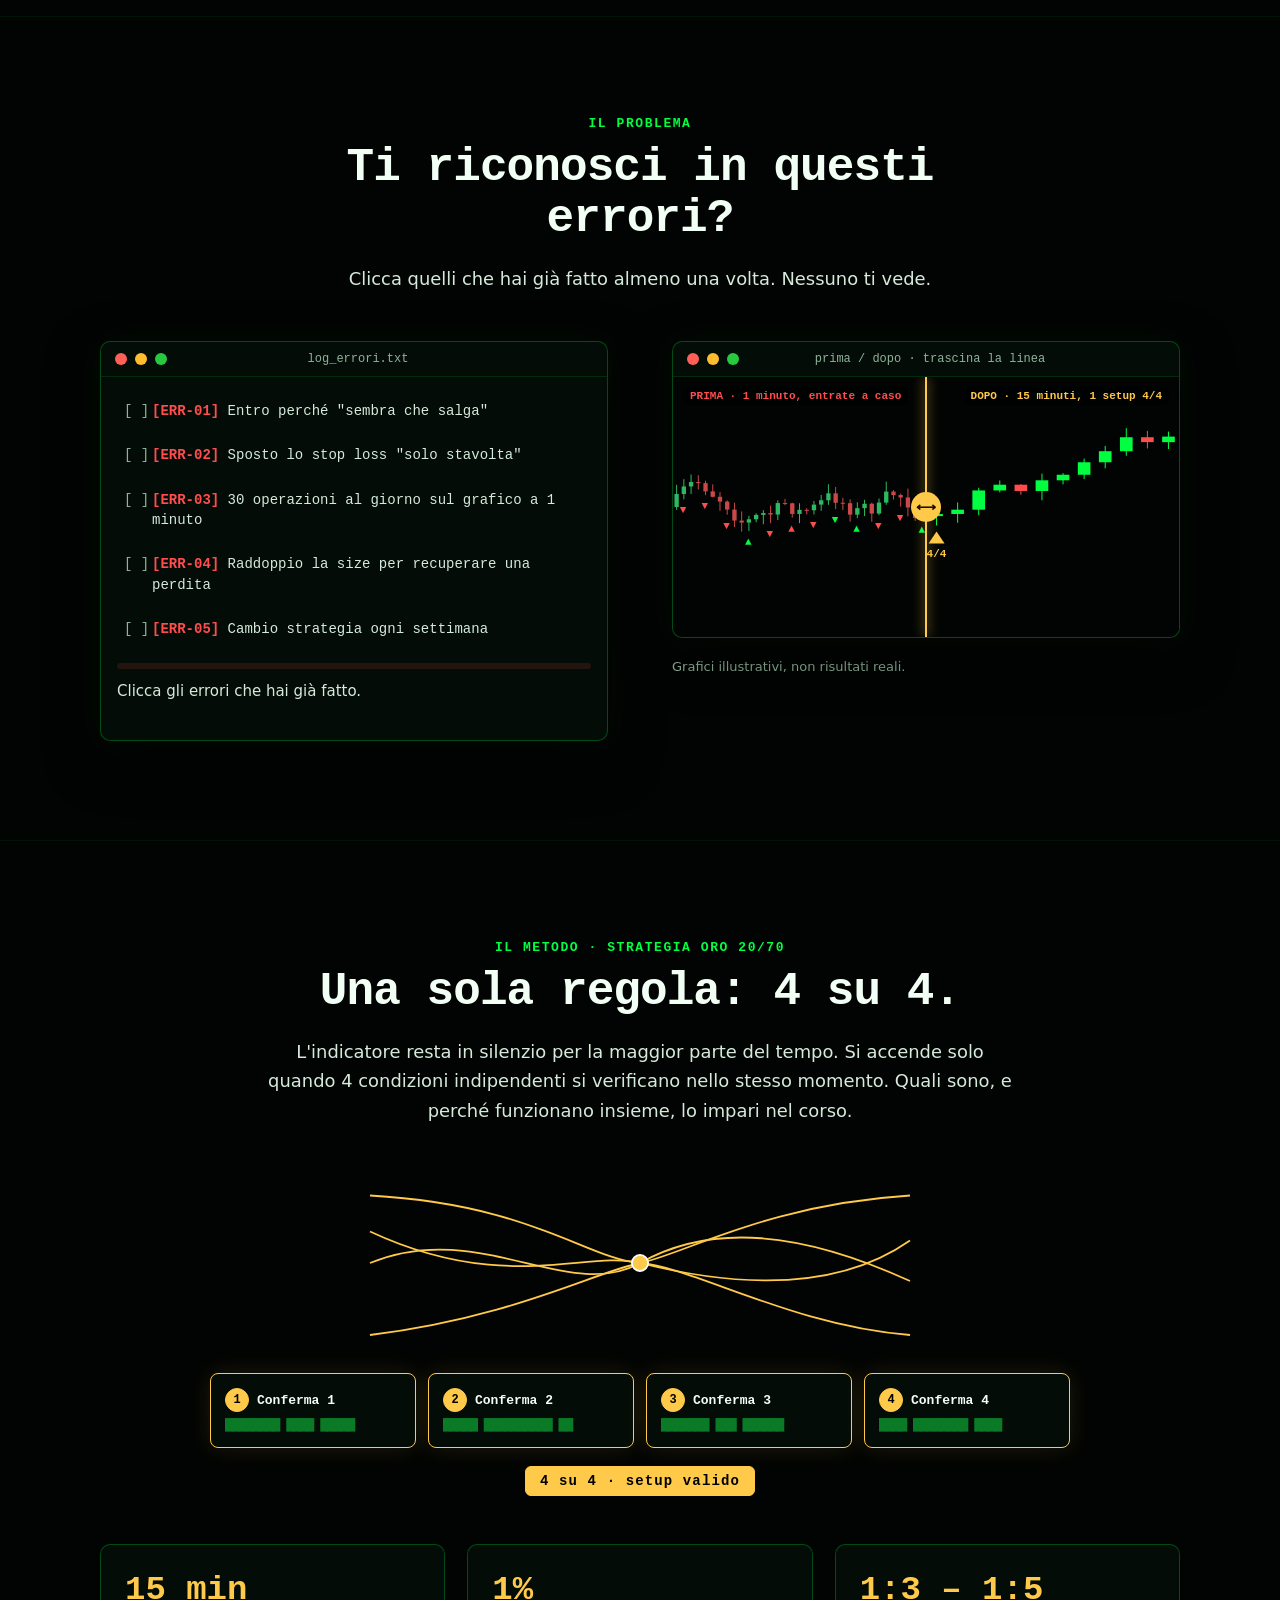
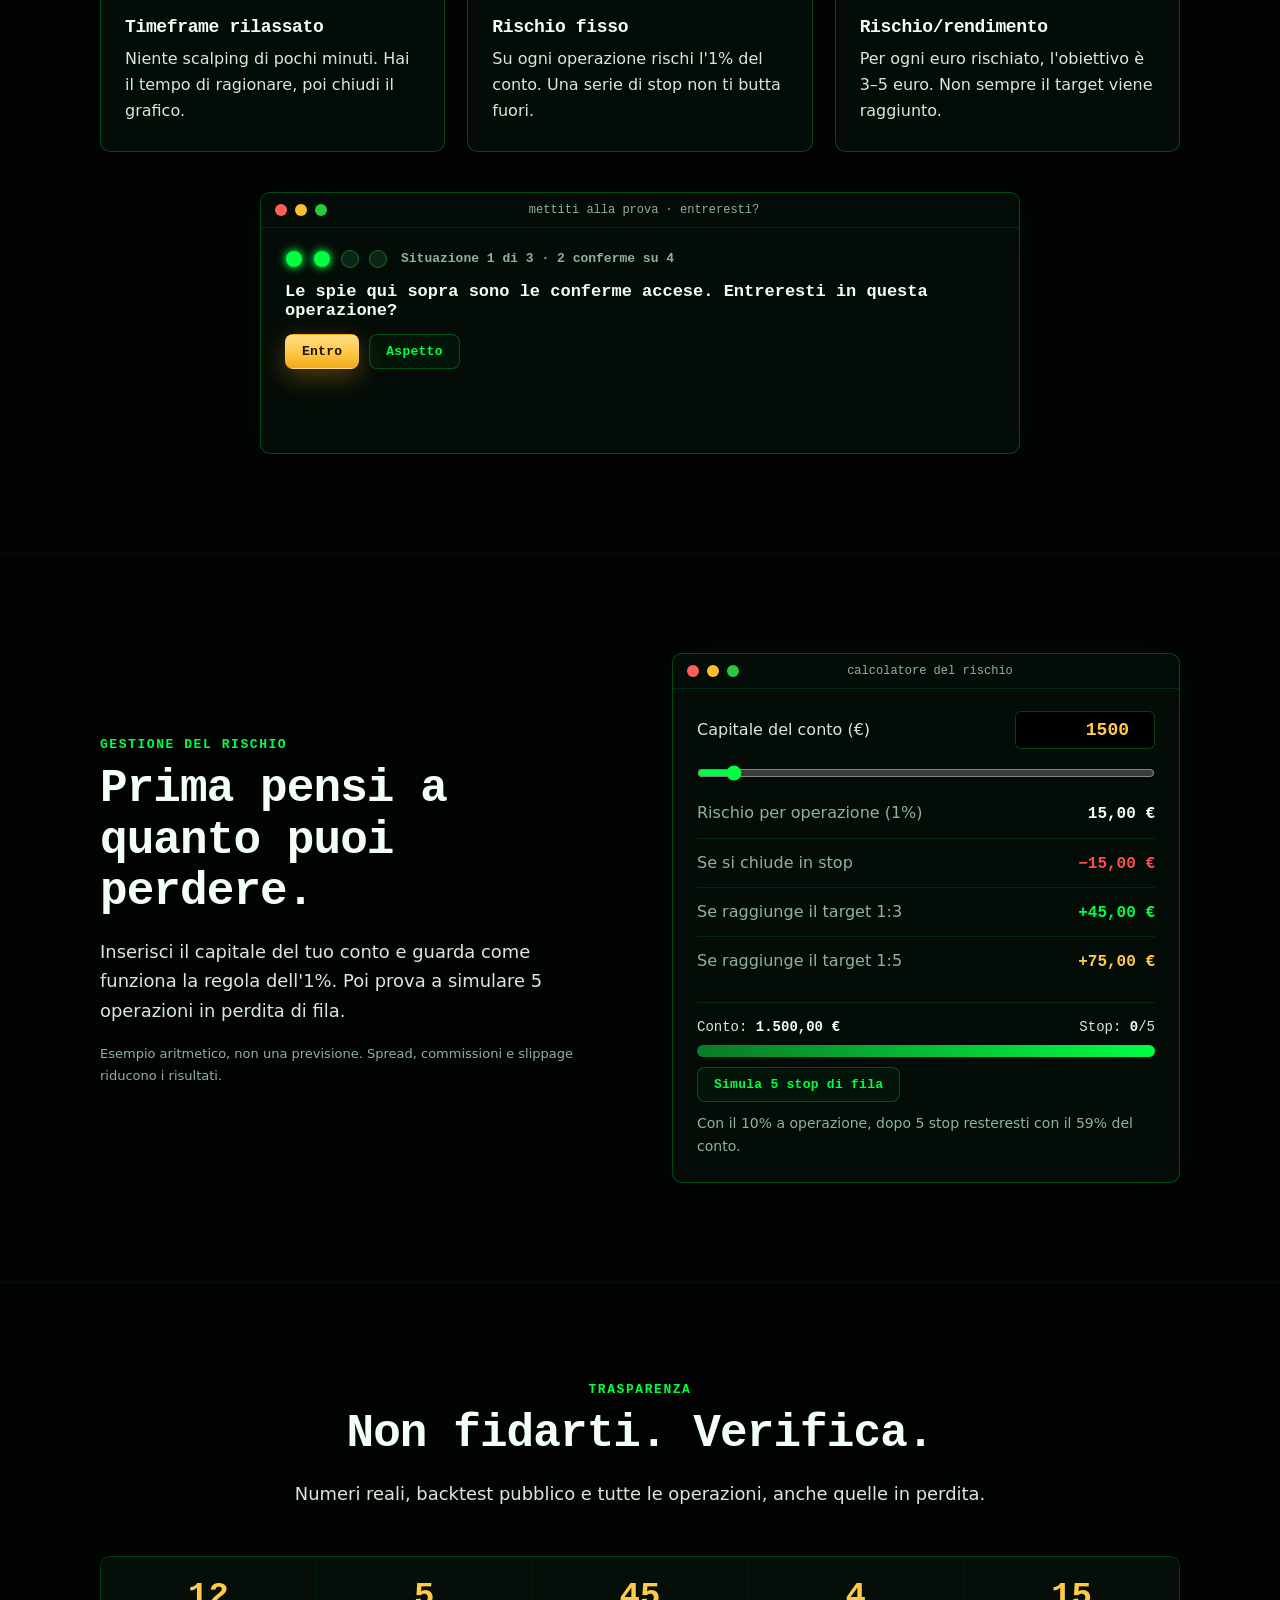
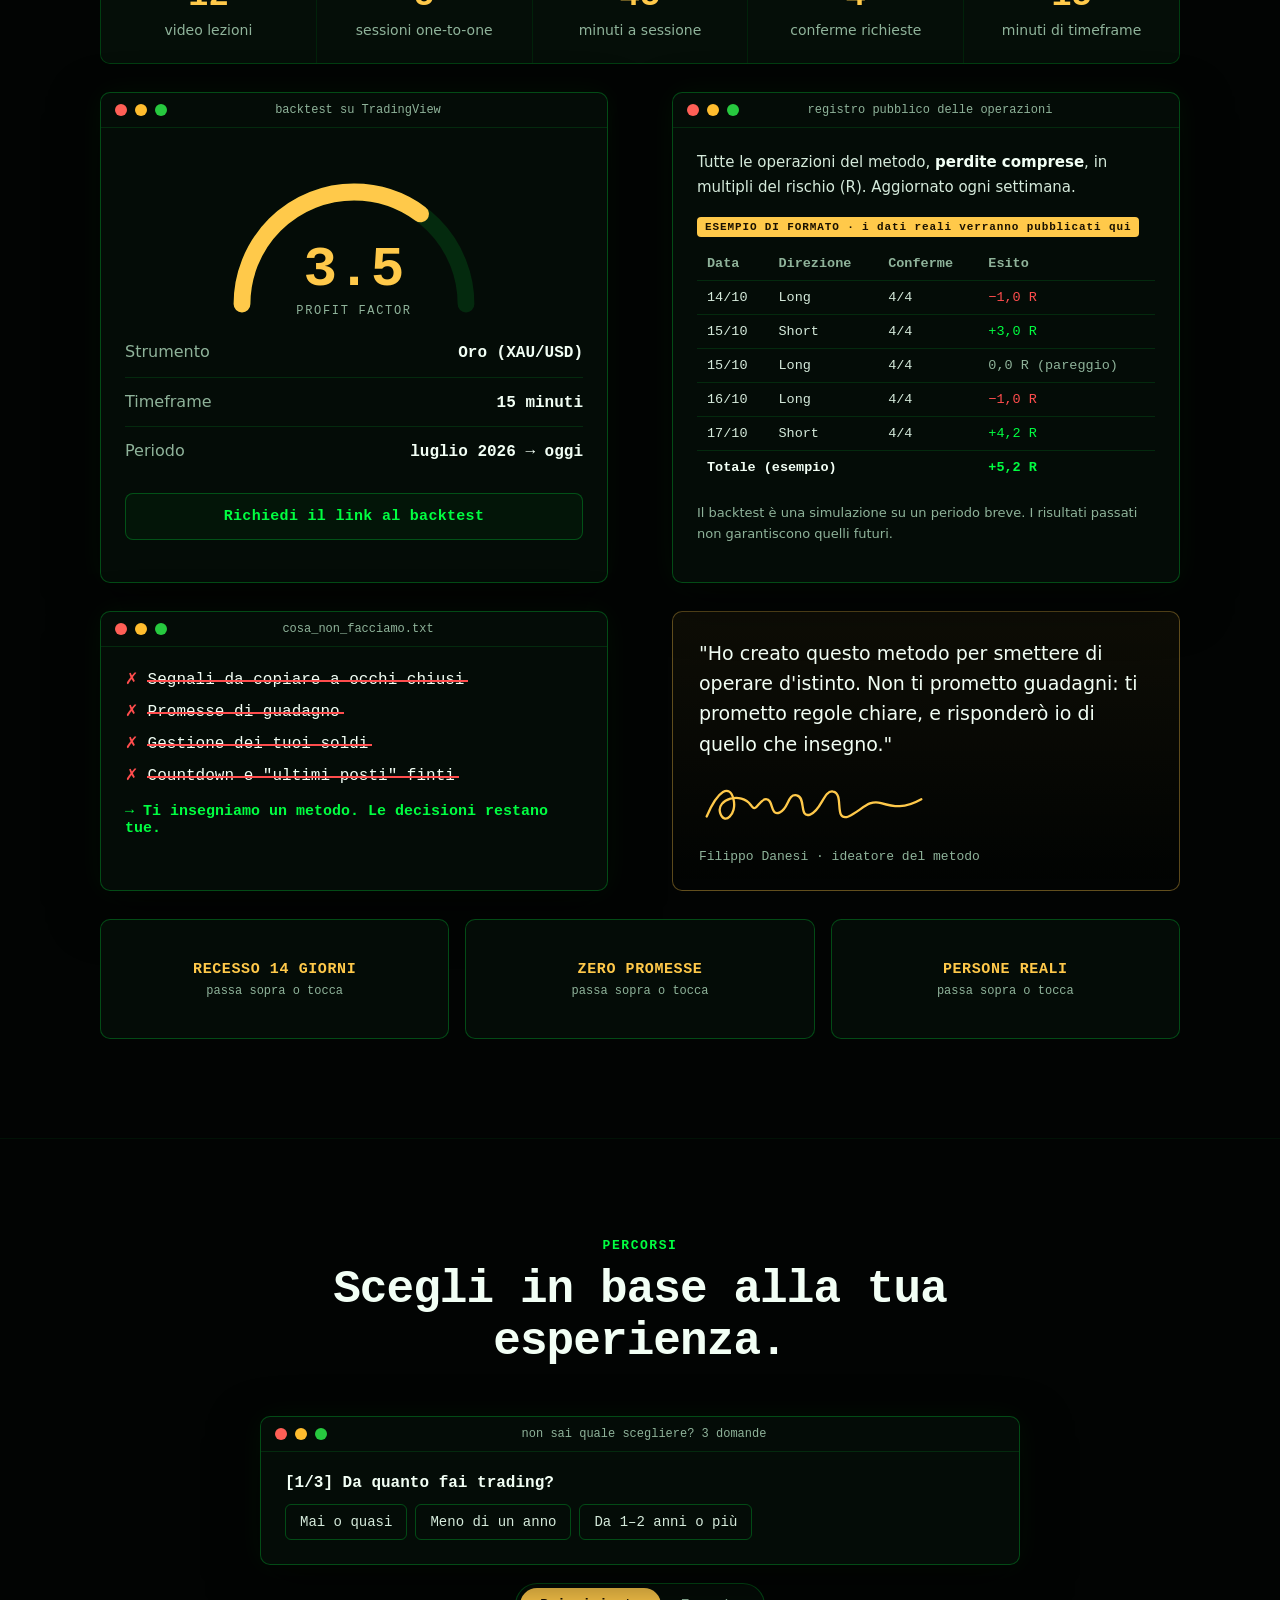
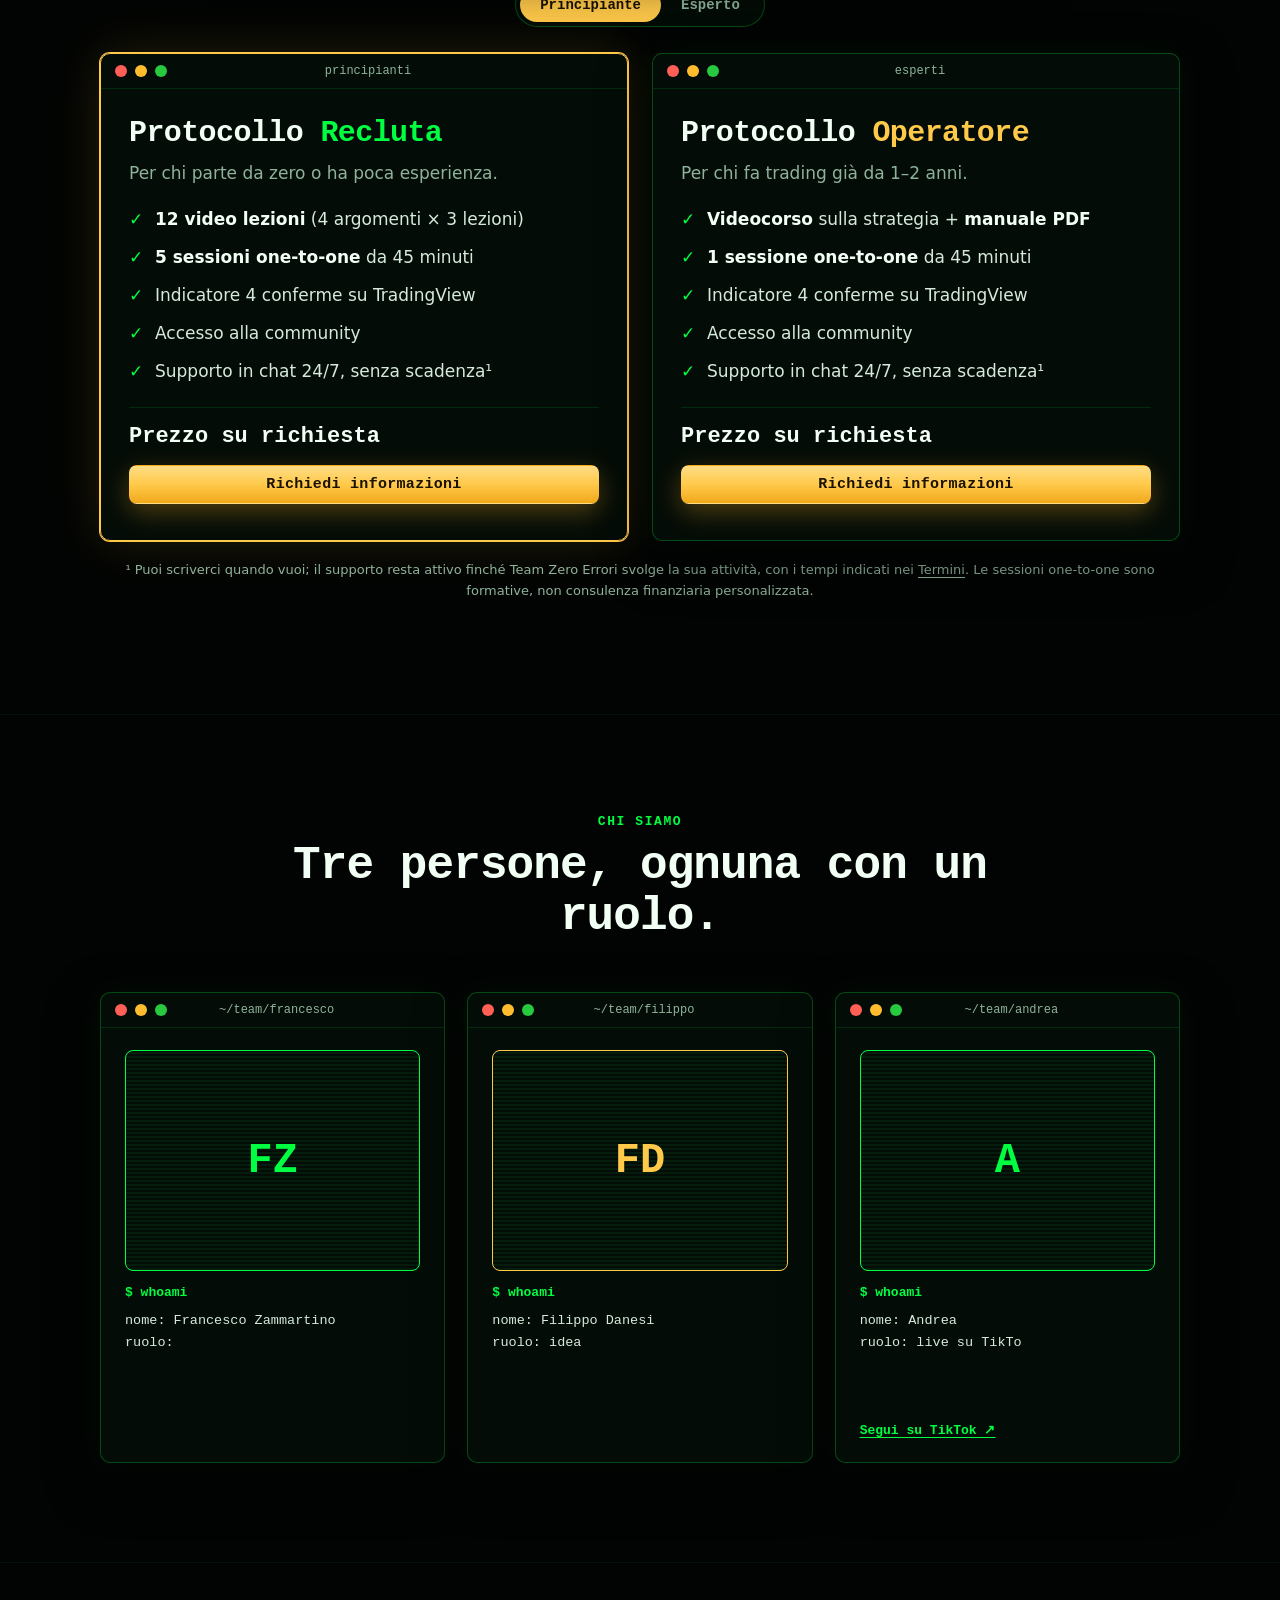
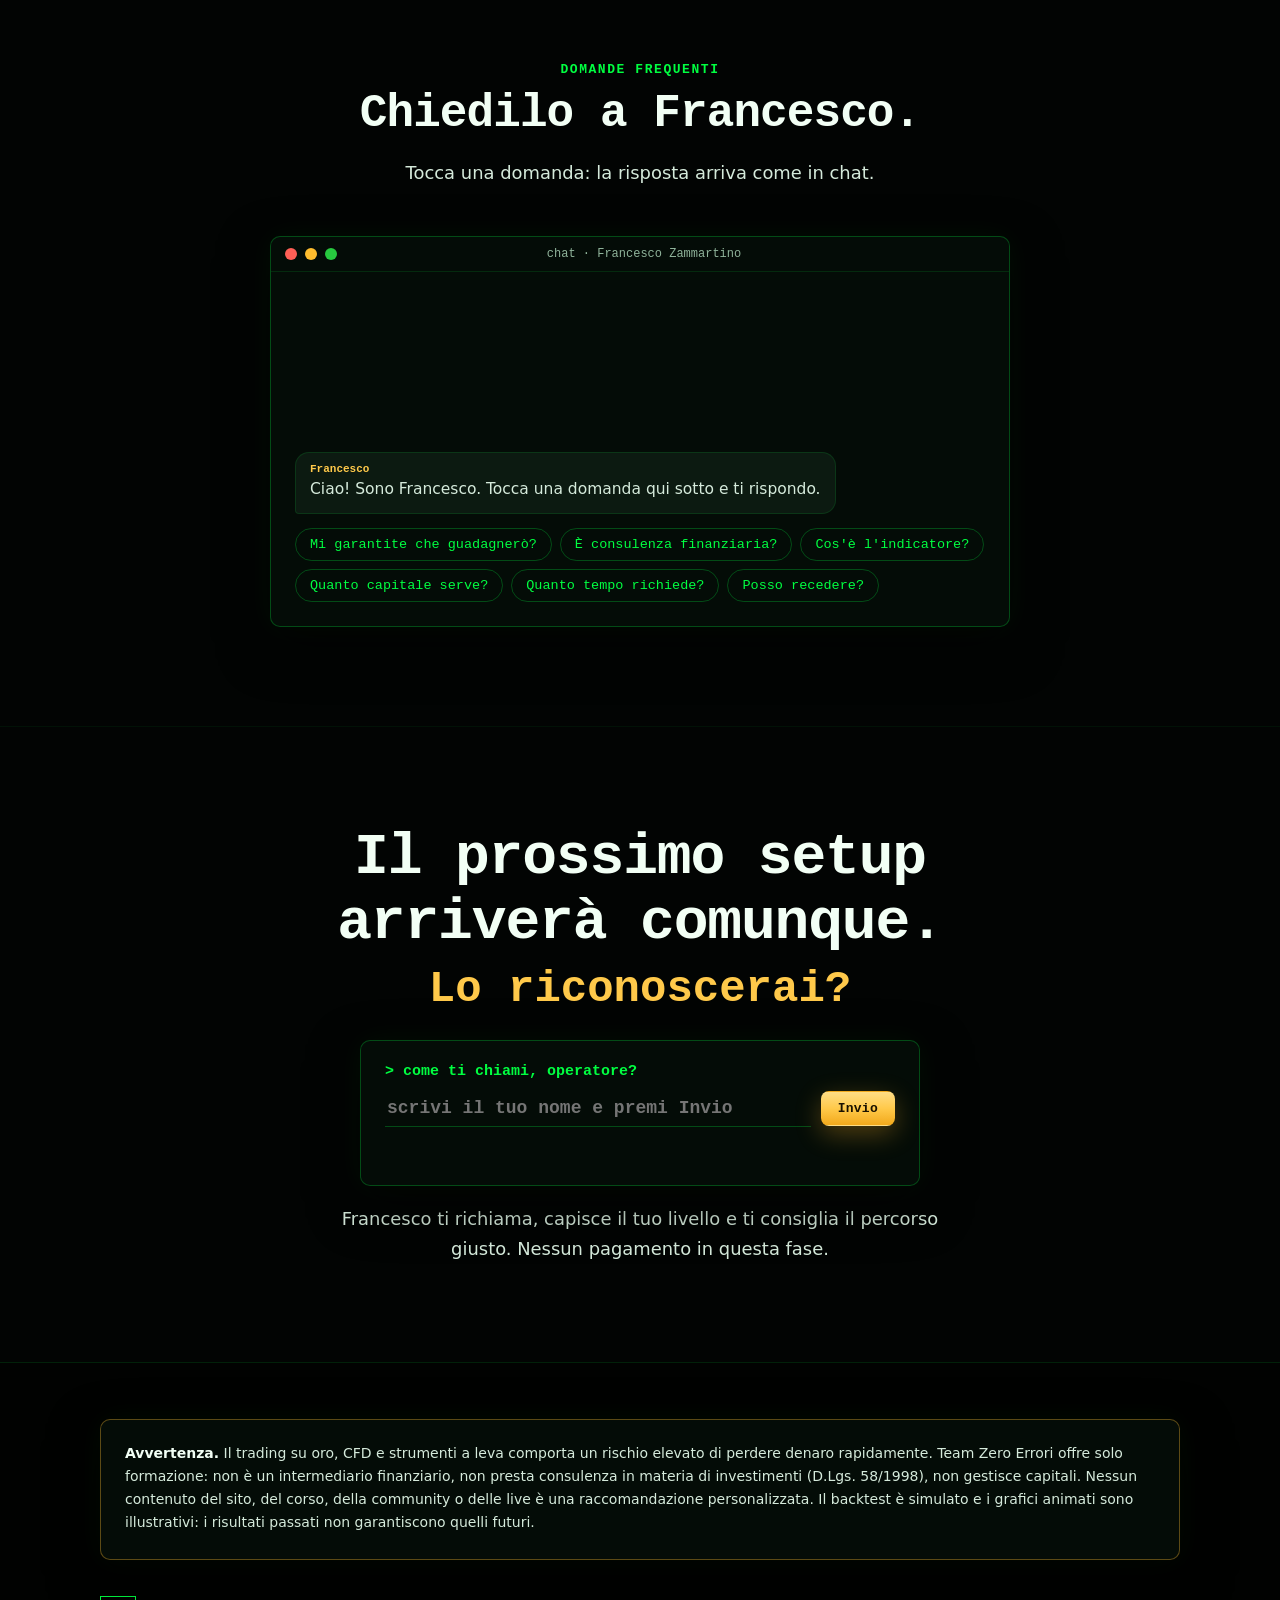
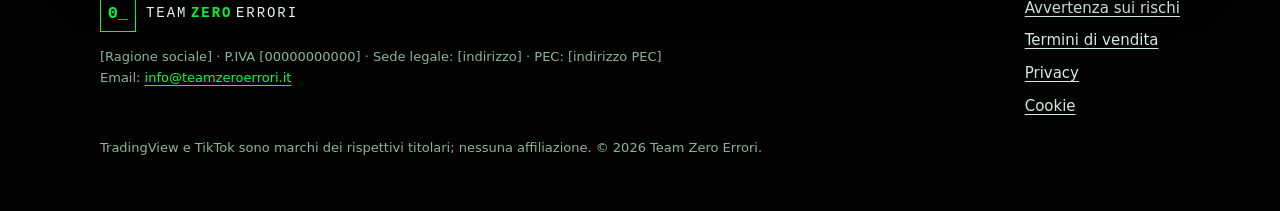
==== commit bcd4ffb1: "Protezione dei contenuti: niente copia, salvataggio immagini e stampa - Nuovo assets/js/protect.js (" ====
--- a/index.html
+++ b/index.html
@@ -511,7 +511,7 @@
       <div>
         <a href="#hero" class="logo"><span class="logo-mark">0<span class="blink">_</span></span><span class="logo-text">TEAM<b>ZERO</b>ERRORI</span></a>
         <!-- TODO: inserire i dati legali reali (art. 7 D.Lgs. 70/2003) -->
-        <p class="legal-id">[Ragione sociale] · P.IVA [00000000000] · Sede legale: [indirizzo] · PEC: [indirizzo PEC]<br>Email: <a href="mailto:info@teamzeroerrori.it" class="js-email">info@teamzeroerrori.it</a></p>
+        <p class="legal-id allow-copy">[Ragione sociale] · P.IVA [00000000000] · Sede legale: [indirizzo] · PEC: [indirizzo PEC]<br>Email: <a href="mailto:info@teamzeroerrori.it" class="js-email">info@teamzeroerrori.it</a></p>
       </div>
       <ul class="footer-links">
         <li><a href="legal/avvertenza-rischi.html">Avvertenza sui rischi</a></li>
--- a/assets/css/style.css
+++ b/assets/css/style.css
@@ -571,6 +571,20 @@
   .nots li::after { transform: scaleX(1); }
 }
 
+/* ---------- protezione dei contenuti ---------- */
+.protect body { -webkit-user-select: none; user-select: none; -webkit-touch-callout: none; }
+.protect input, .protect textarea, .protect select, .protect .allow-copy { -webkit-user-select: text; user-select: text; -webkit-touch-callout: default; }
+.protect img, .protect canvas, .protect svg { -webkit-user-drag: none; user-drag: none; }
+.shield { position: fixed; inset: 0; z-index: 500; display: none; place-items: center; text-align: center; padding: 24px; background: #000; color: var(--green); font: 600 16px/1.6 var(--mono); }
+.shield b { color: var(--gold); font-size: 20px; }
+.protect.shielded .shield { display: grid; }
+.protect.shielded main, .protect.shielded .footer, .protect.shielded .nav, .protect.shielded #matrix { filter: blur(24px); }
+@media print {
+  .protect body { background: #fff !important; padding: 0 !important; }
+  .protect body > * { display: none !important; }
+  .protect body::after { content: "La stampa di questa pagina non è consentita."; display: block; padding: 40px; font: 700 18px sans-serif; color: #000; }
+}
+
 /* ---------------- pagine legali ---------------- */
 .legal-page { padding: 50px 0 90px; position: relative; z-index: 2; }
 .legal-page .term-body { padding: clamp(20px, 4vw, 44px); }
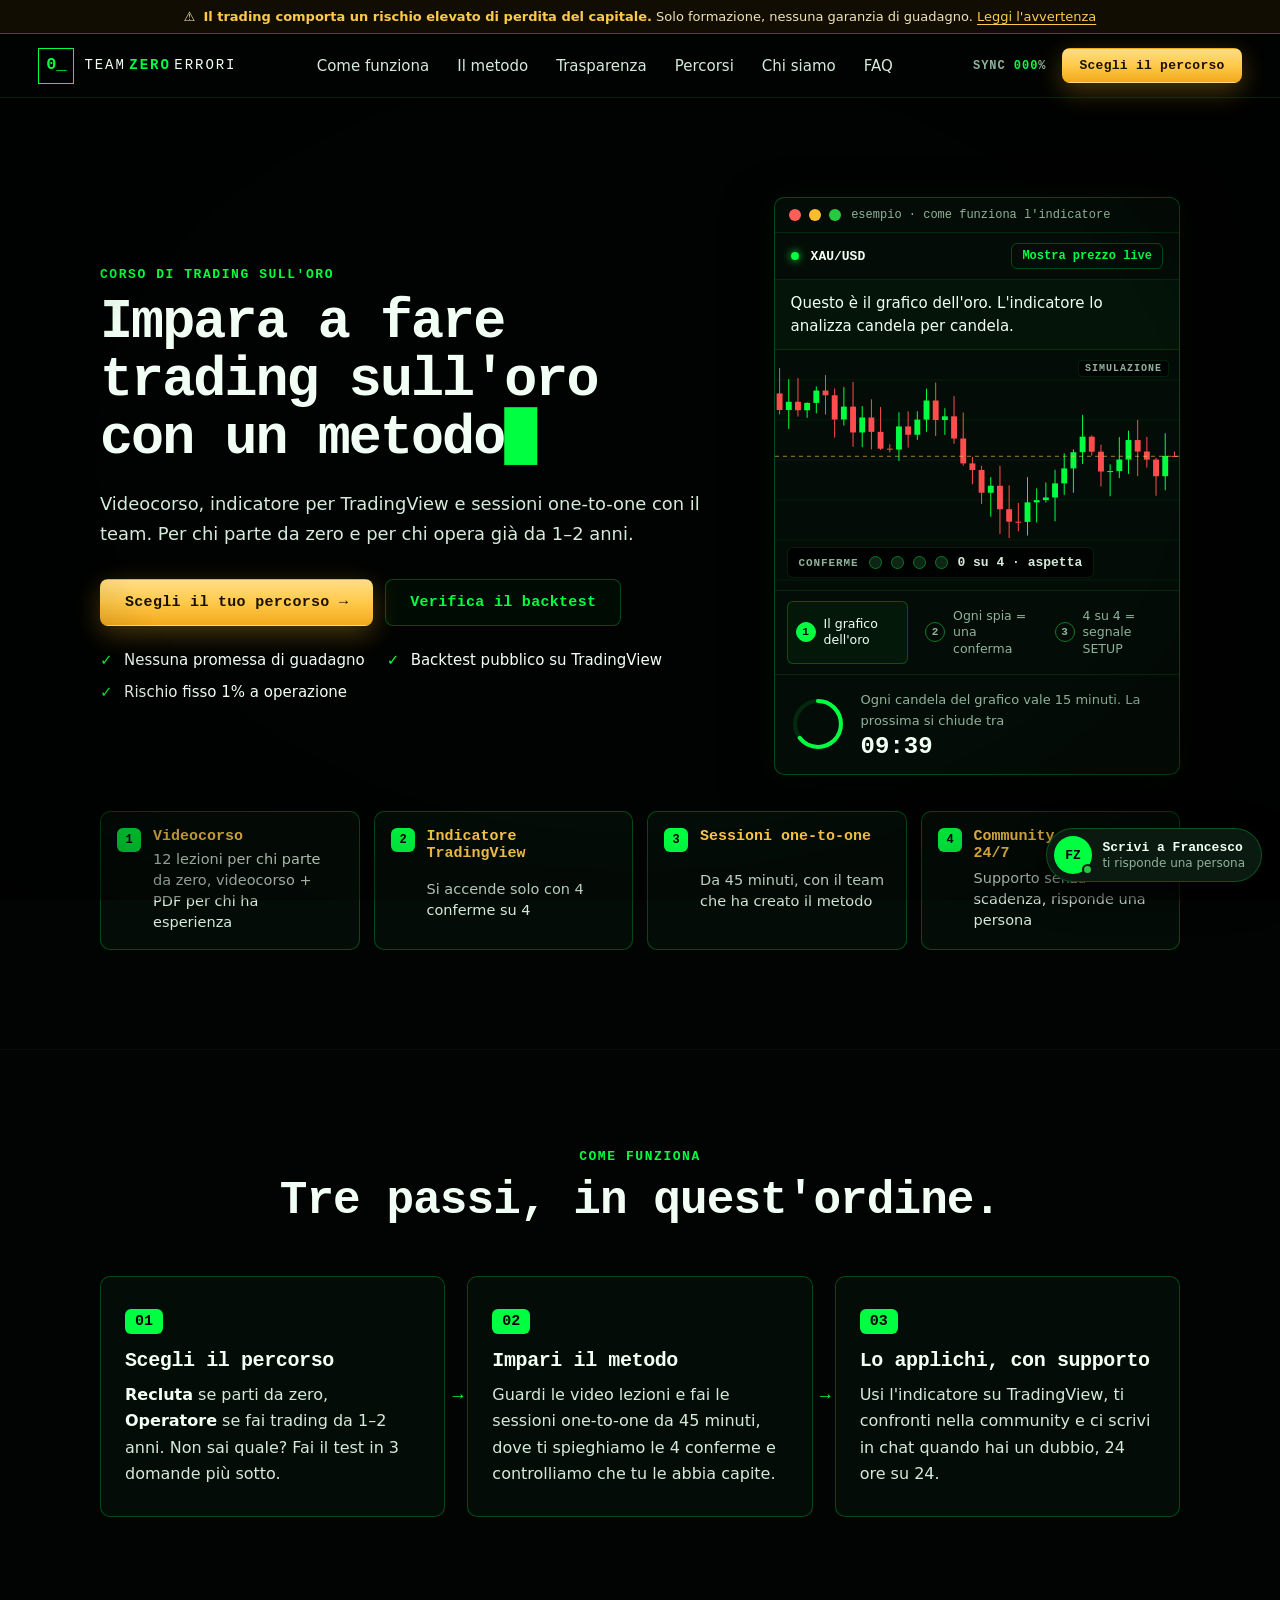
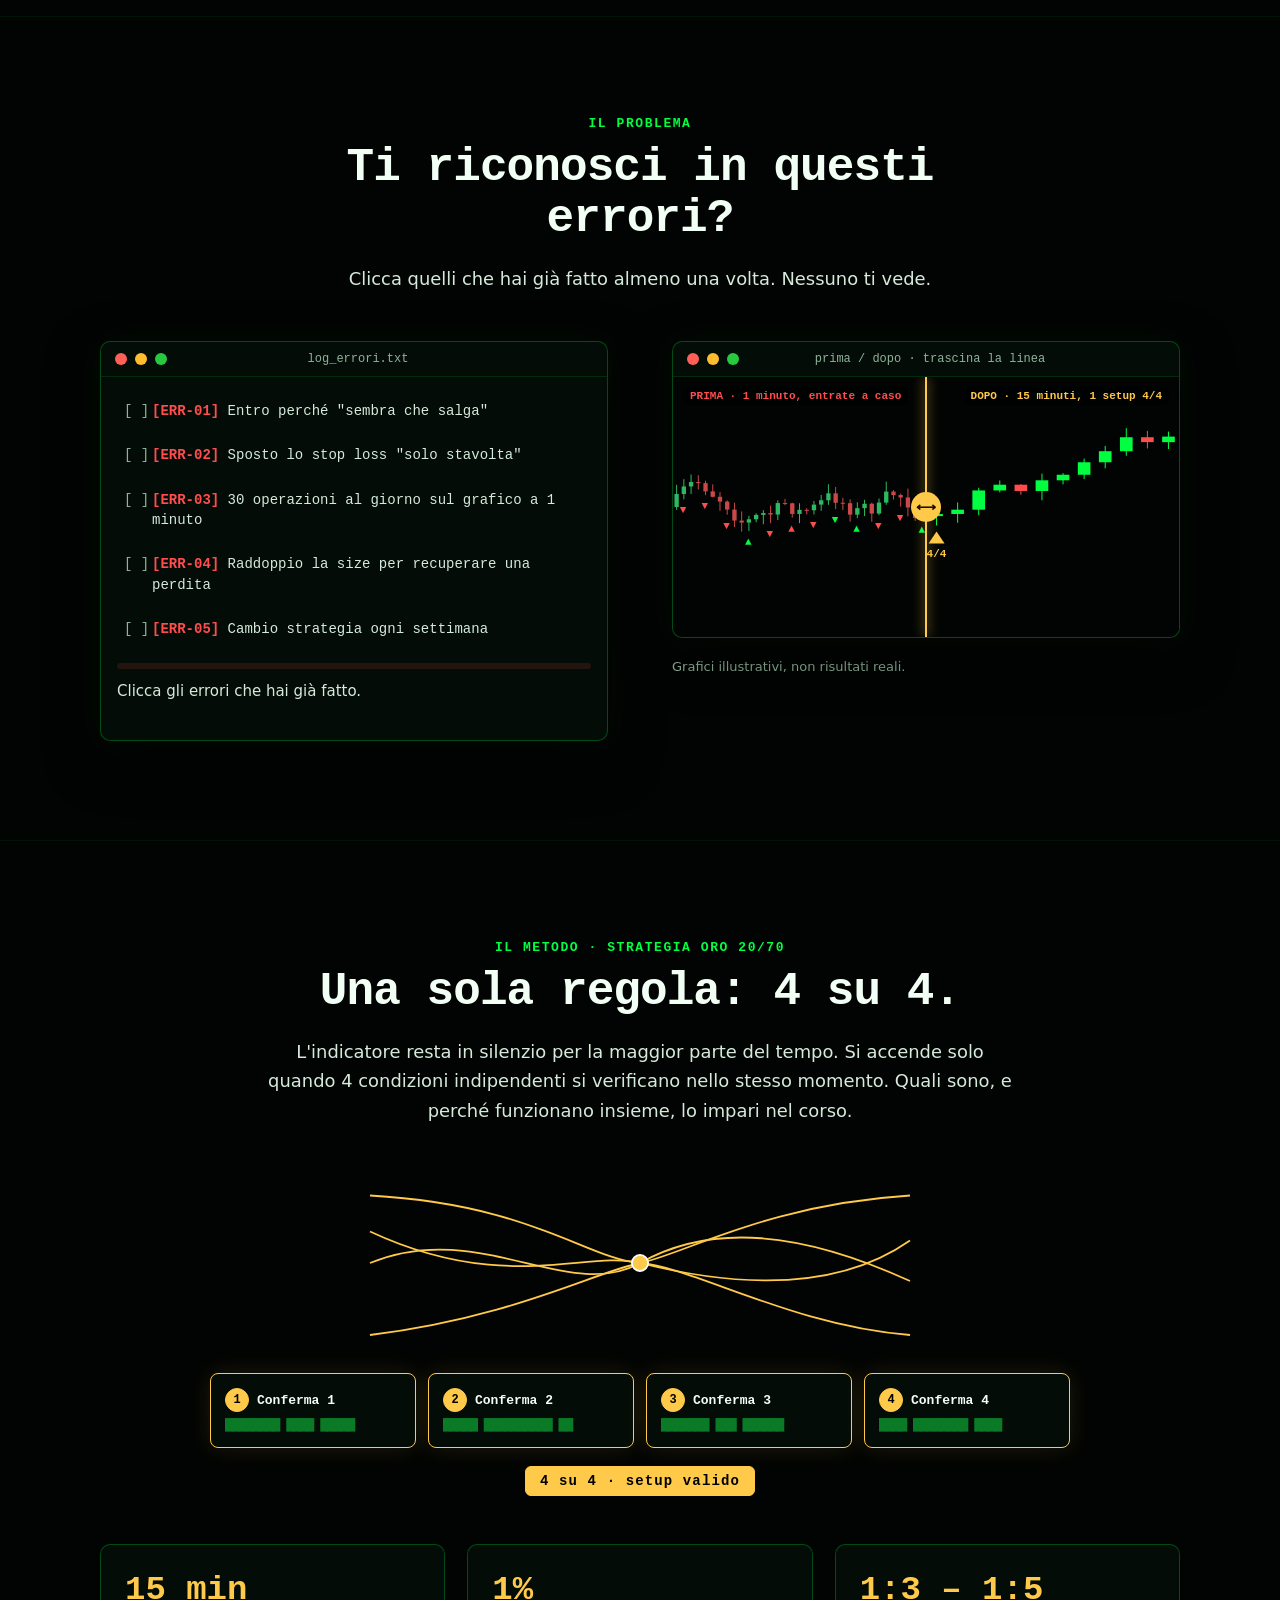
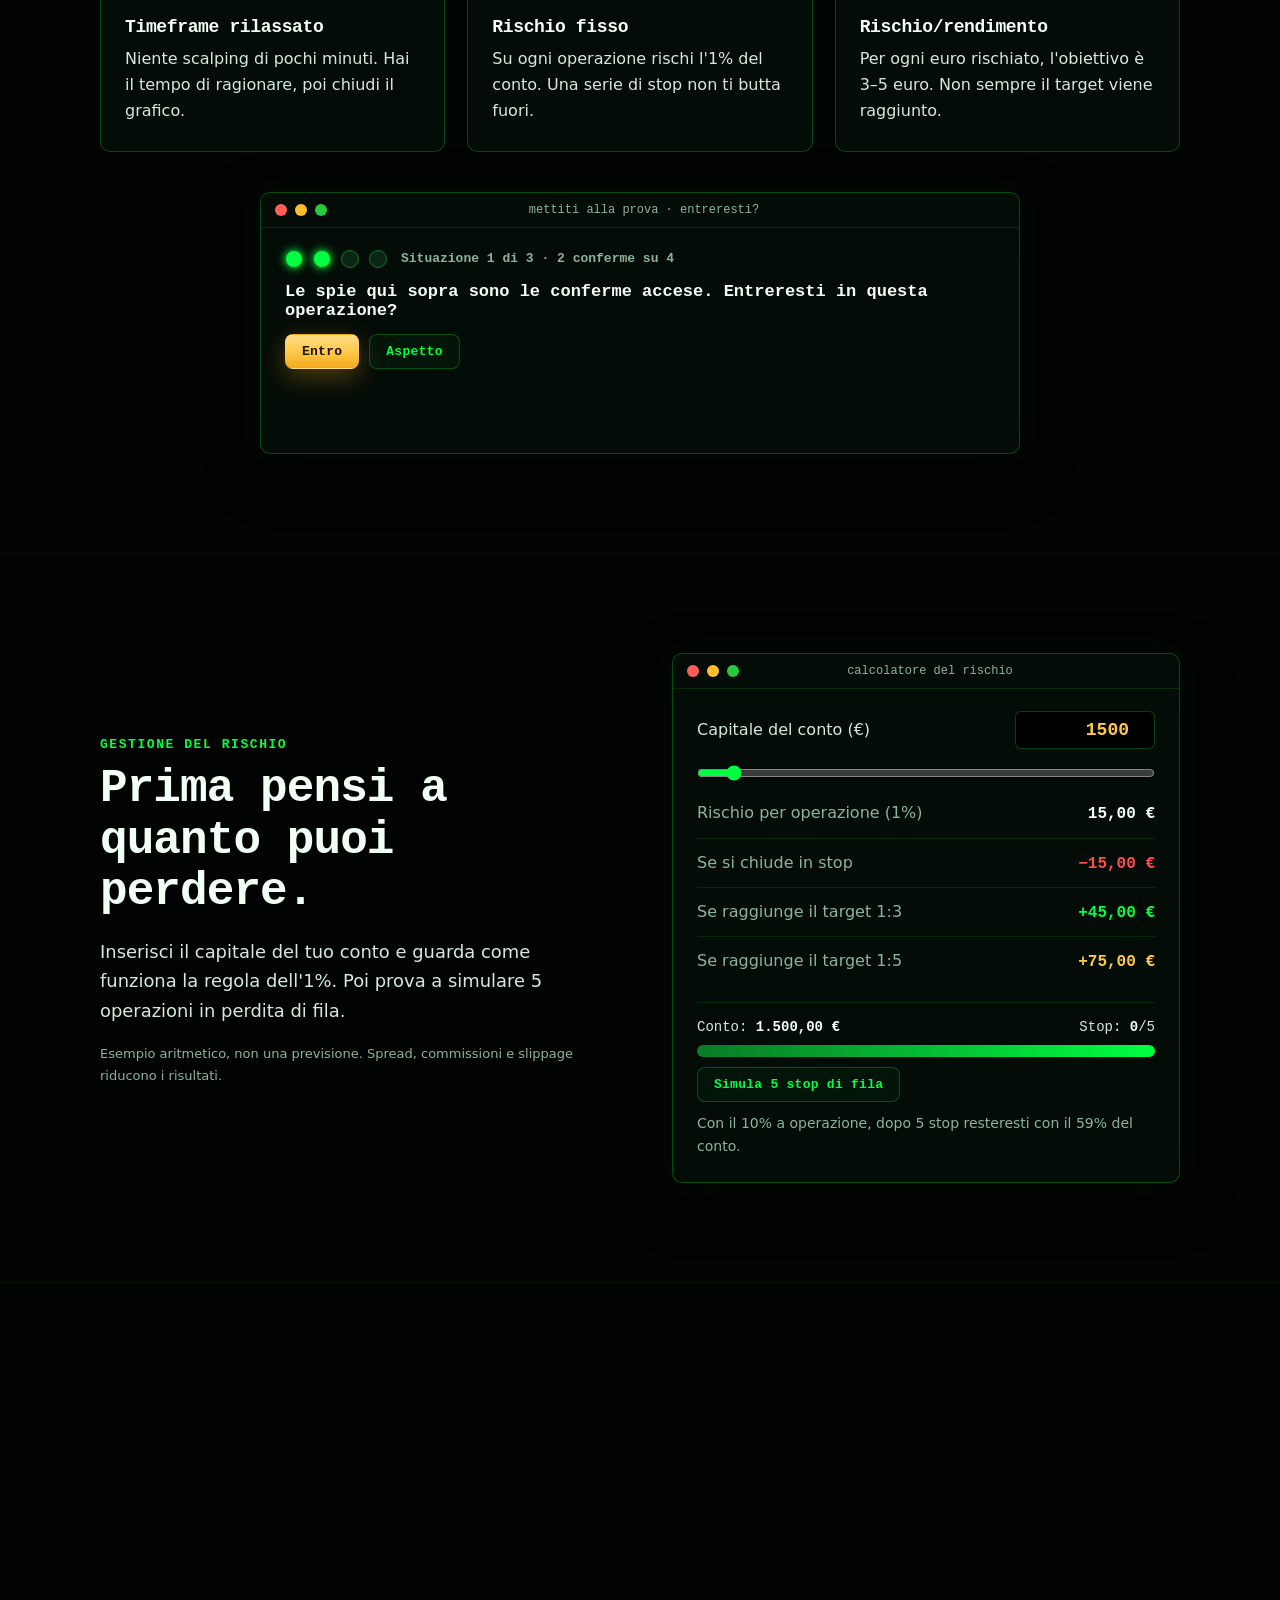
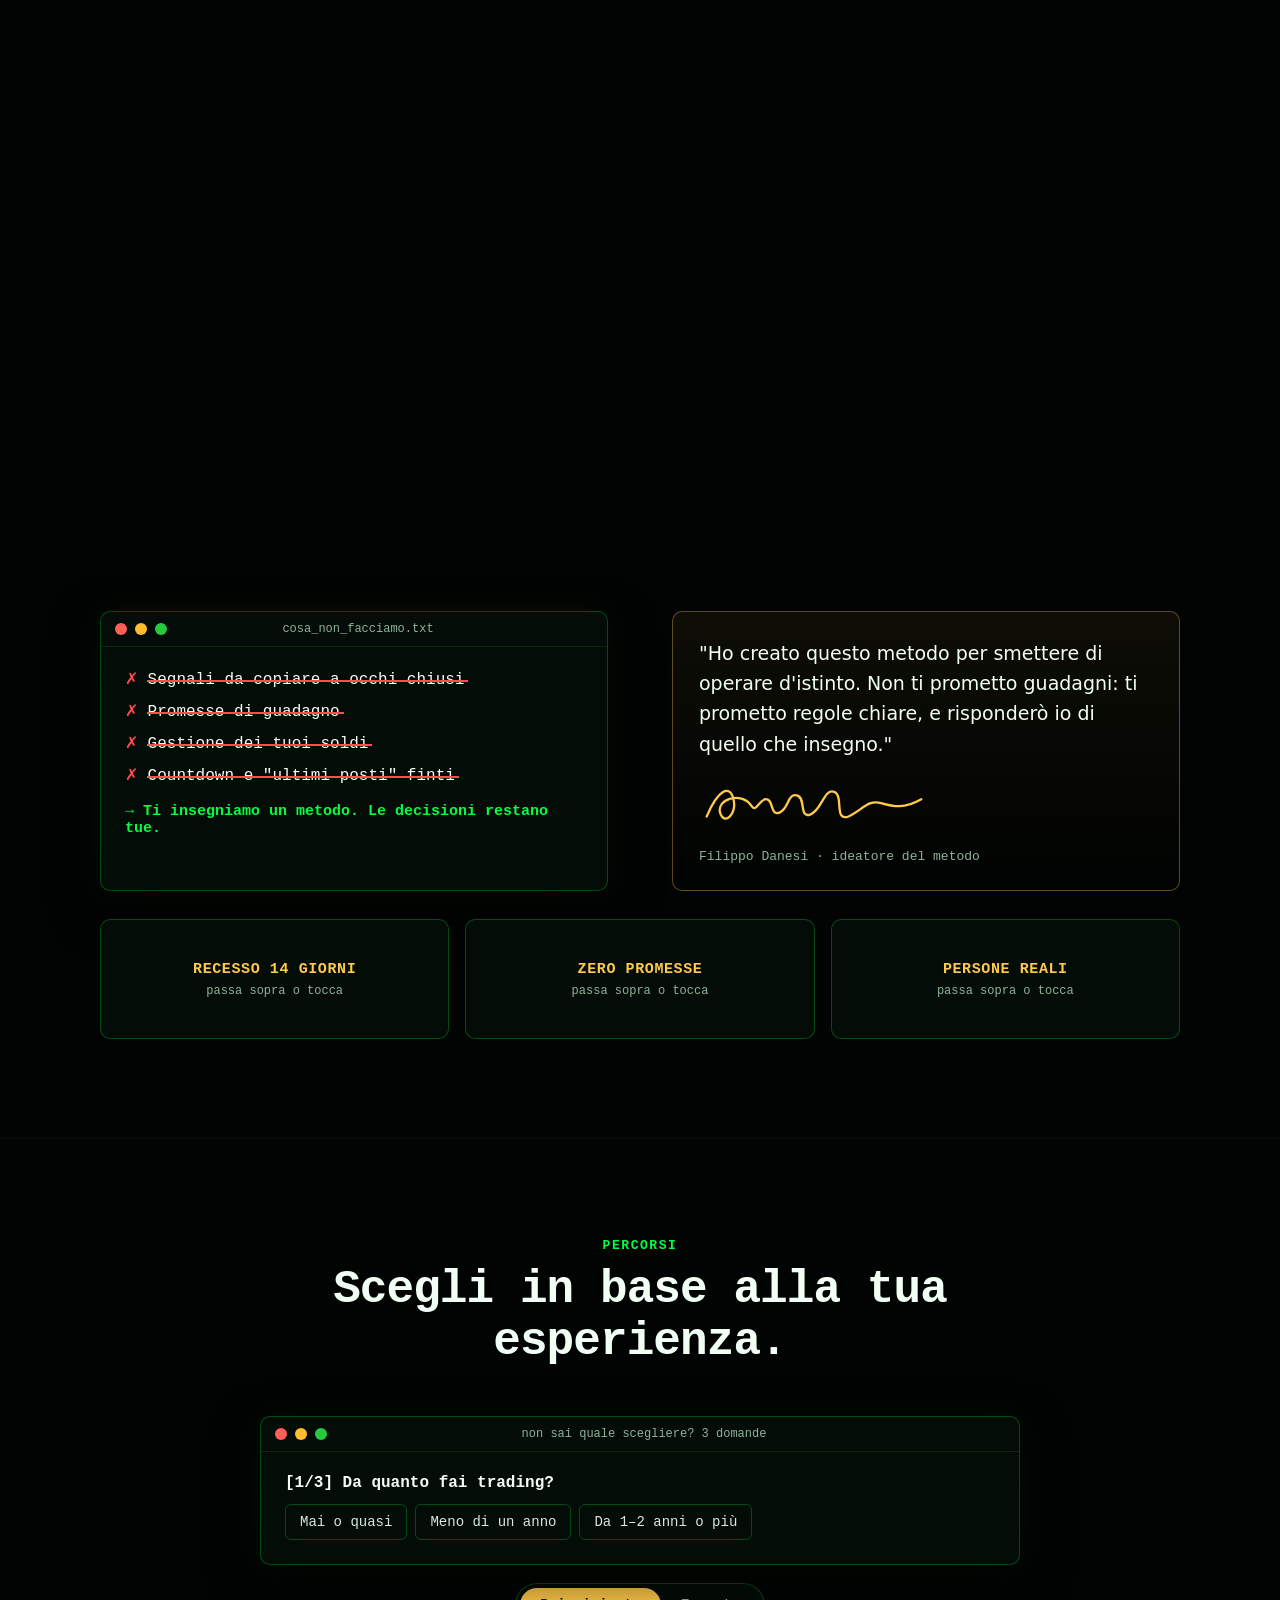
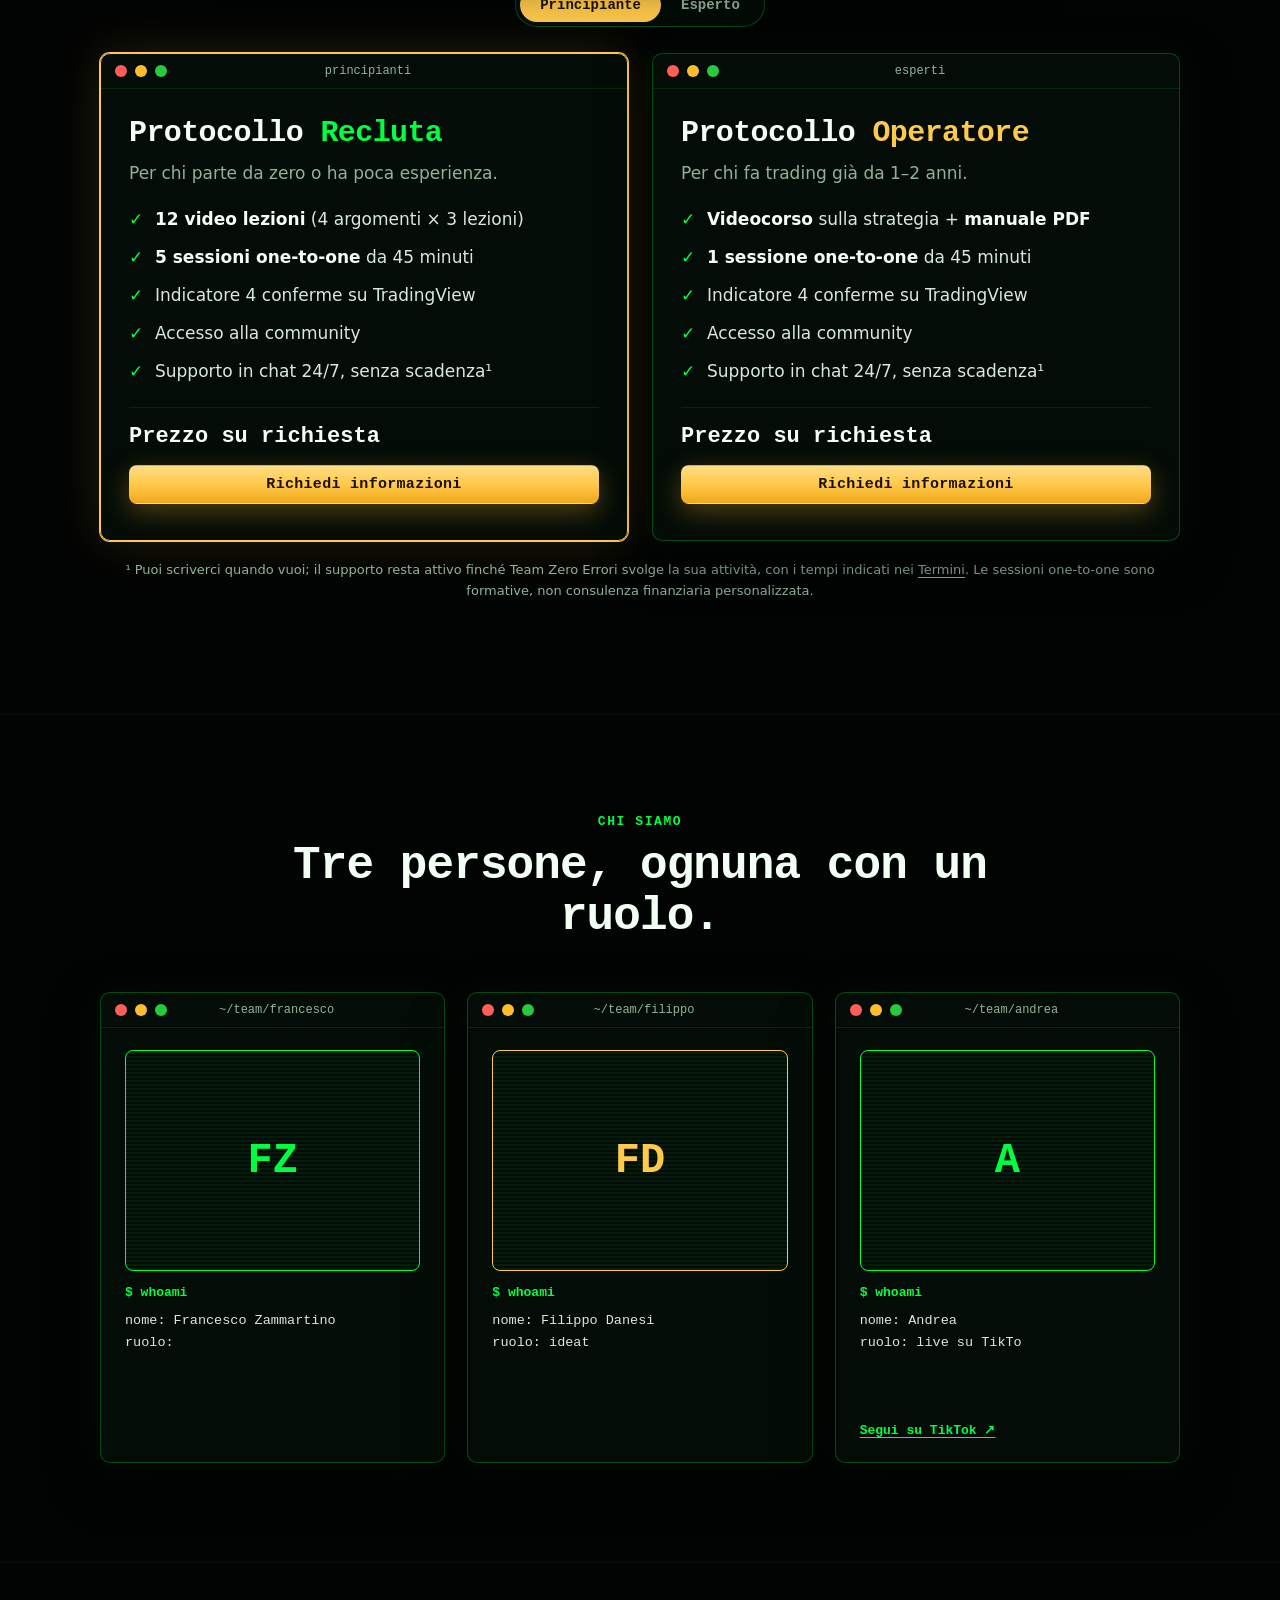
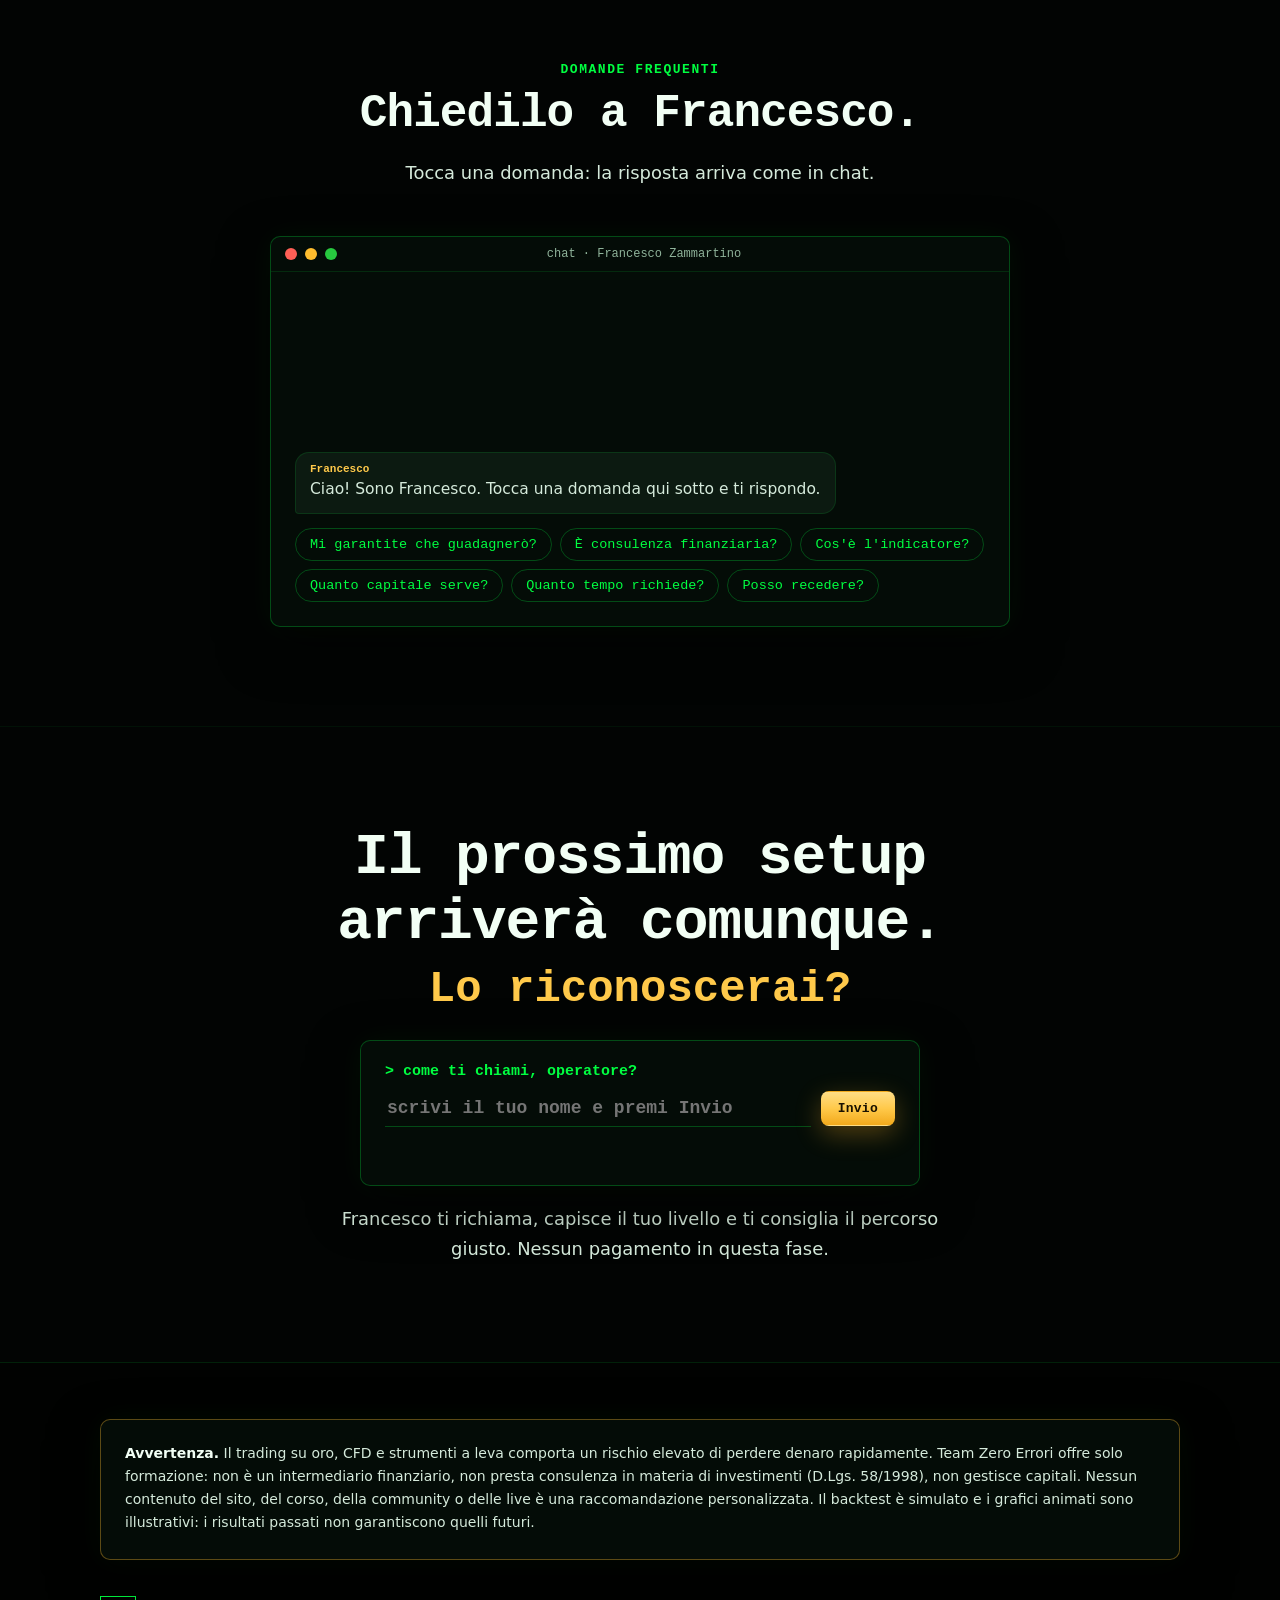
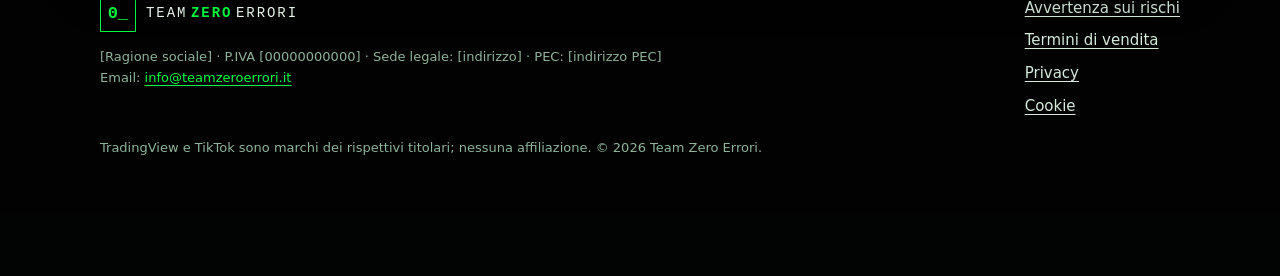
==== commit 3fac1ecd: "Rimossa la protezione dei contenuti Tolti blocco della copia, pannello di condivisione dopo screensh" ====
--- a/index.html
+++ b/index.html
@@ -511,7 +511,7 @@
       <div>
         <a href="#hero" class="logo"><span class="logo-mark">0<span class="blink">_</span></span><span class="logo-text">TEAM<b>ZERO</b>ERRORI</span></a>
         <!-- TODO: inserire i dati legali reali (art. 7 D.Lgs. 70/2003) -->
-        <p class="legal-id allow-copy">[Ragione sociale] · P.IVA [00000000000] · Sede legale: [indirizzo] · PEC: [indirizzo PEC]<br>Email: <a href="mailto:info@teamzeroerrori.it" class="js-email">info@teamzeroerrori.it</a></p>
+        <p class="legal-id">[Ragione sociale] · P.IVA [00000000000] · Sede legale: [indirizzo] · PEC: [indirizzo PEC]<br>Email: <a href="mailto:info@teamzeroerrori.it" class="js-email">info@teamzeroerrori.it</a></p>
       </div>
       <ul class="footer-links">
         <li><a href="legal/avvertenza-rischi.html">Avvertenza sui rischi</a></li>
--- a/assets/css/style.css
+++ b/assets/css/style.css
@@ -571,20 +571,6 @@
   .nots li::after { transform: scaleX(1); }
 }
 
-/* ---------- protezione dei contenuti ---------- */
-.protect body { -webkit-user-select: none; user-select: none; -webkit-touch-callout: none; }
-.protect input, .protect textarea, .protect select, .protect .allow-copy { -webkit-user-select: text; user-select: text; -webkit-touch-callout: default; }
-.protect img, .protect canvas, .protect svg { -webkit-user-drag: none; user-drag: none; }
-.shield { position: fixed; inset: 0; z-index: 500; display: none; place-items: center; text-align: center; padding: 24px; background: #000; color: var(--green); font: 600 16px/1.6 var(--mono); }
-.shield b { color: var(--gold); font-size: 20px; }
-.protect.shielded .shield { display: grid; }
-.protect.shielded main, .protect.shielded .footer, .protect.shielded .nav, .protect.shielded #matrix { filter: blur(24px); }
-@media print {
-  .protect body { background: #fff !important; padding: 0 !important; }
-  .protect body > * { display: none !important; }
-  .protect body::after { content: "La stampa di questa pagina non è consentita."; display: block; padding: 40px; font: 700 18px sans-serif; color: #000; }
-}
-
 /* ---------------- pagine legali ---------------- */
 .legal-page { padding: 50px 0 90px; position: relative; z-index: 2; }
 .legal-page .term-body { padding: clamp(20px, 4vw, 44px); }
